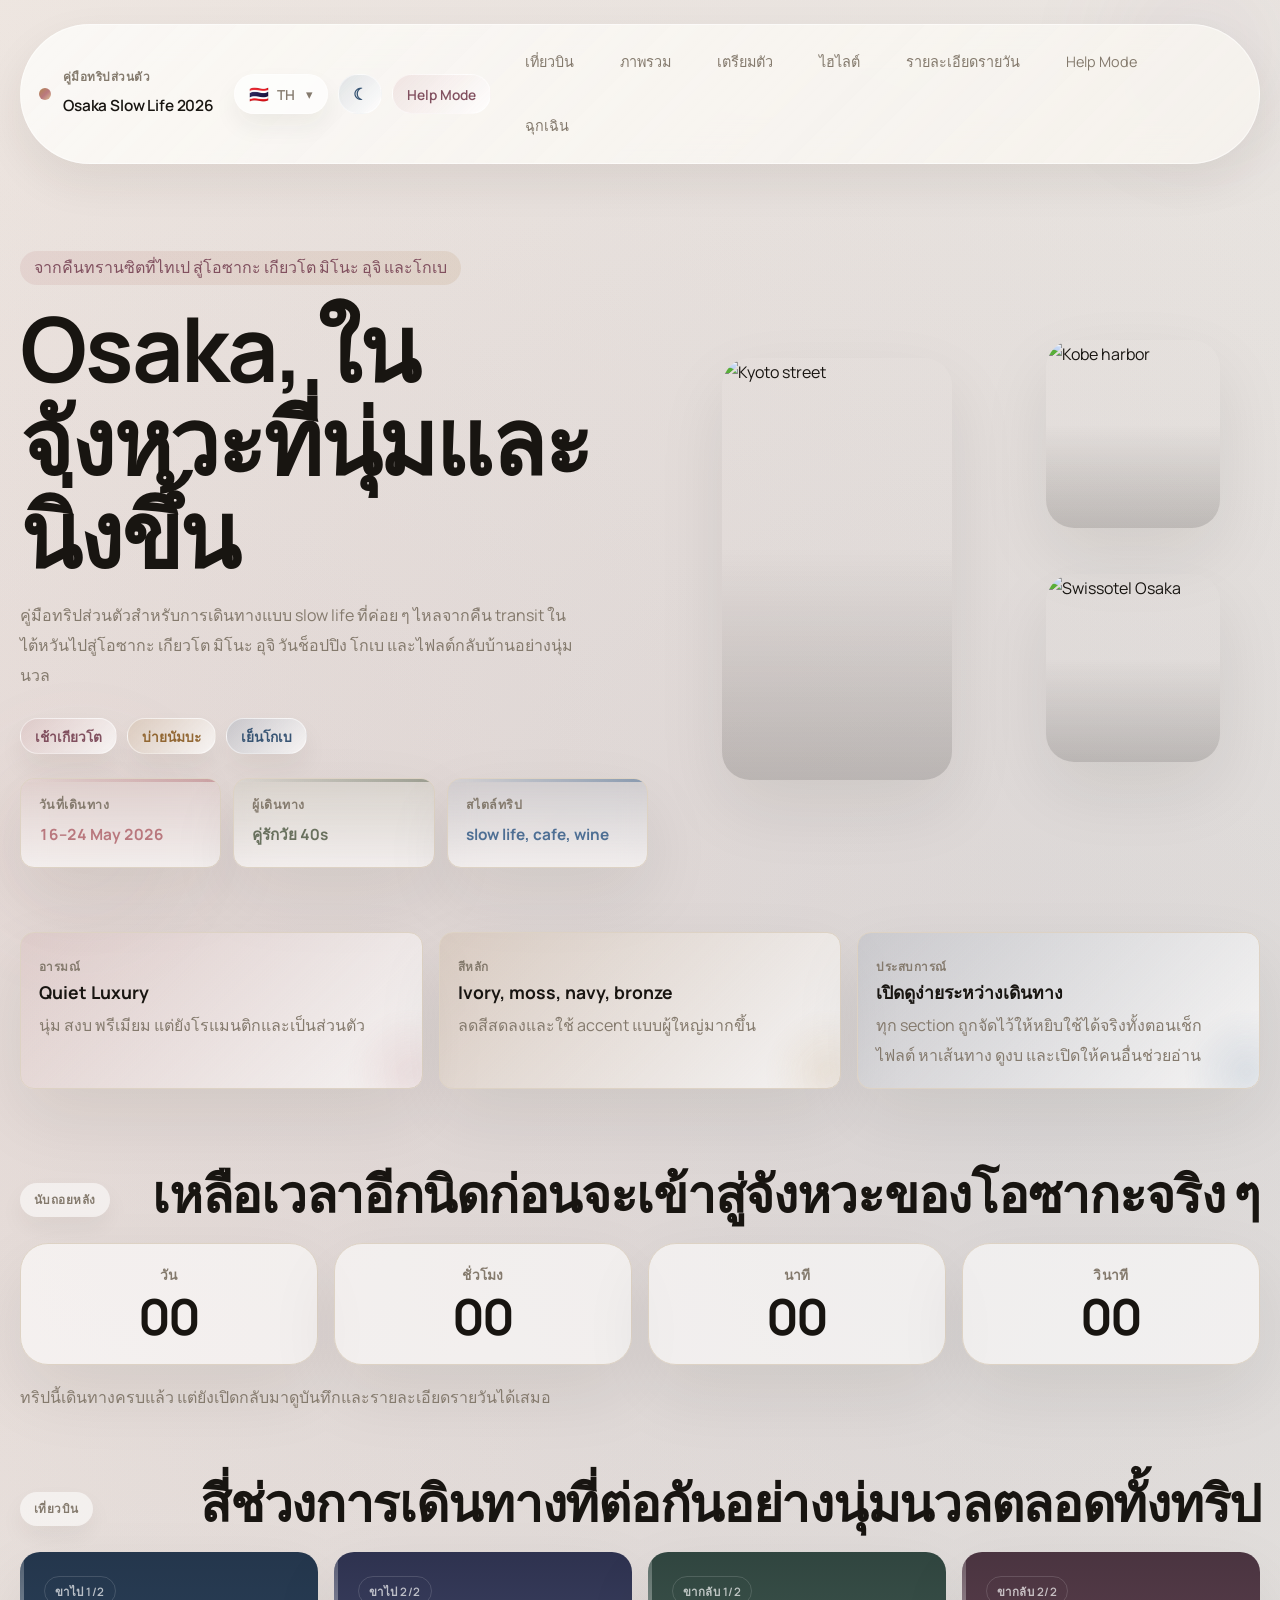
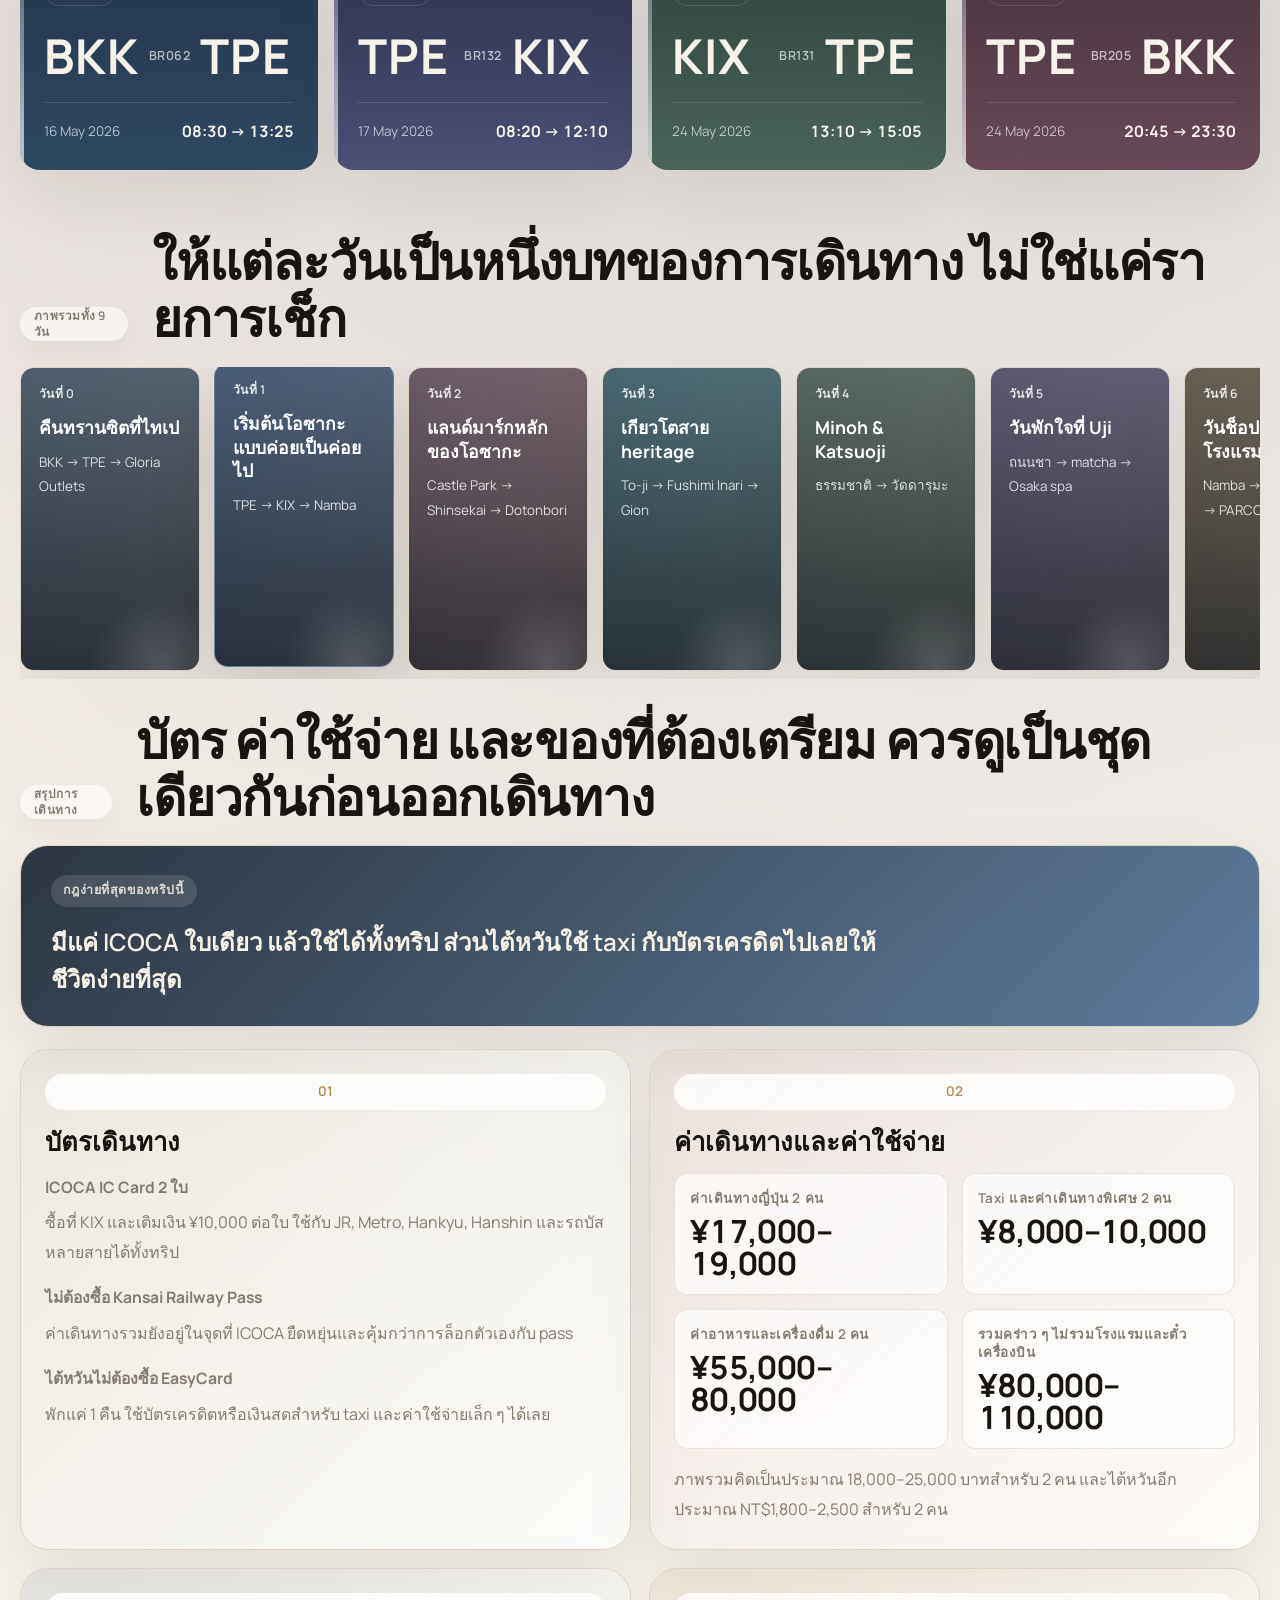
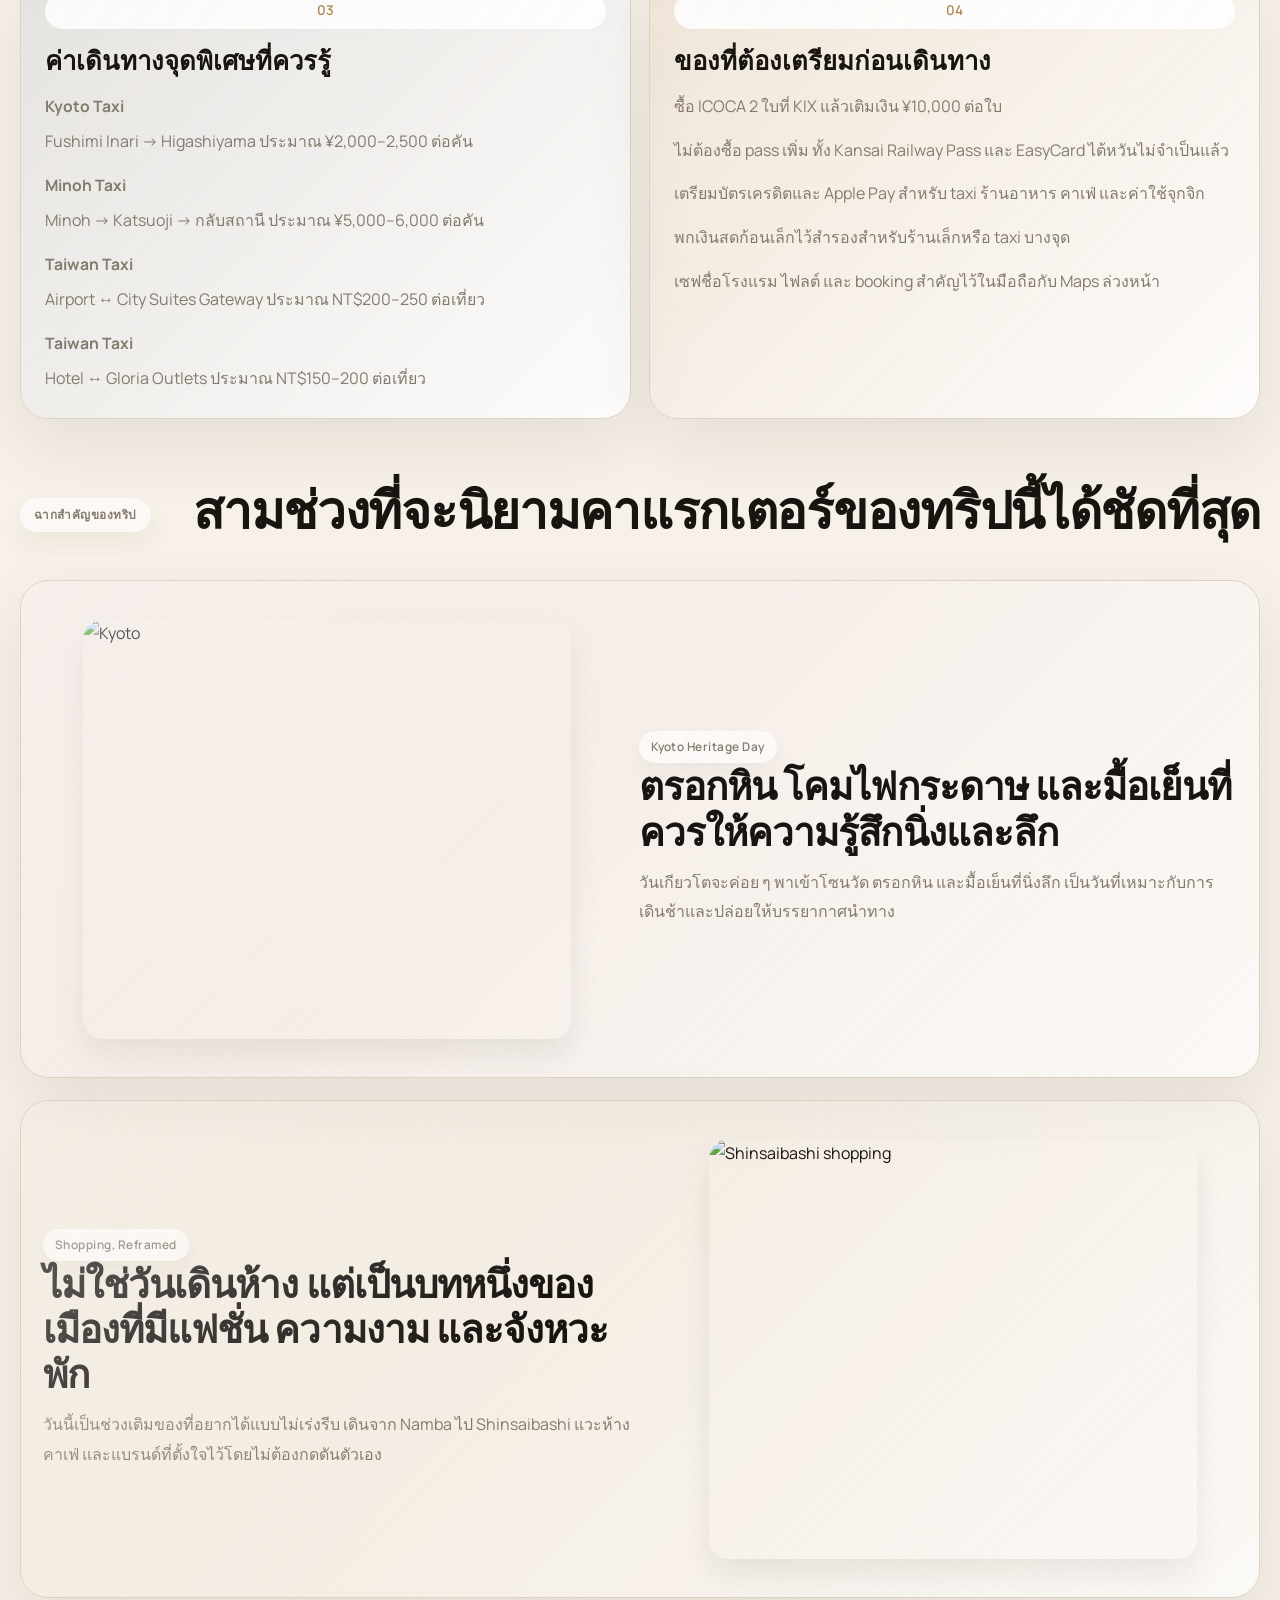
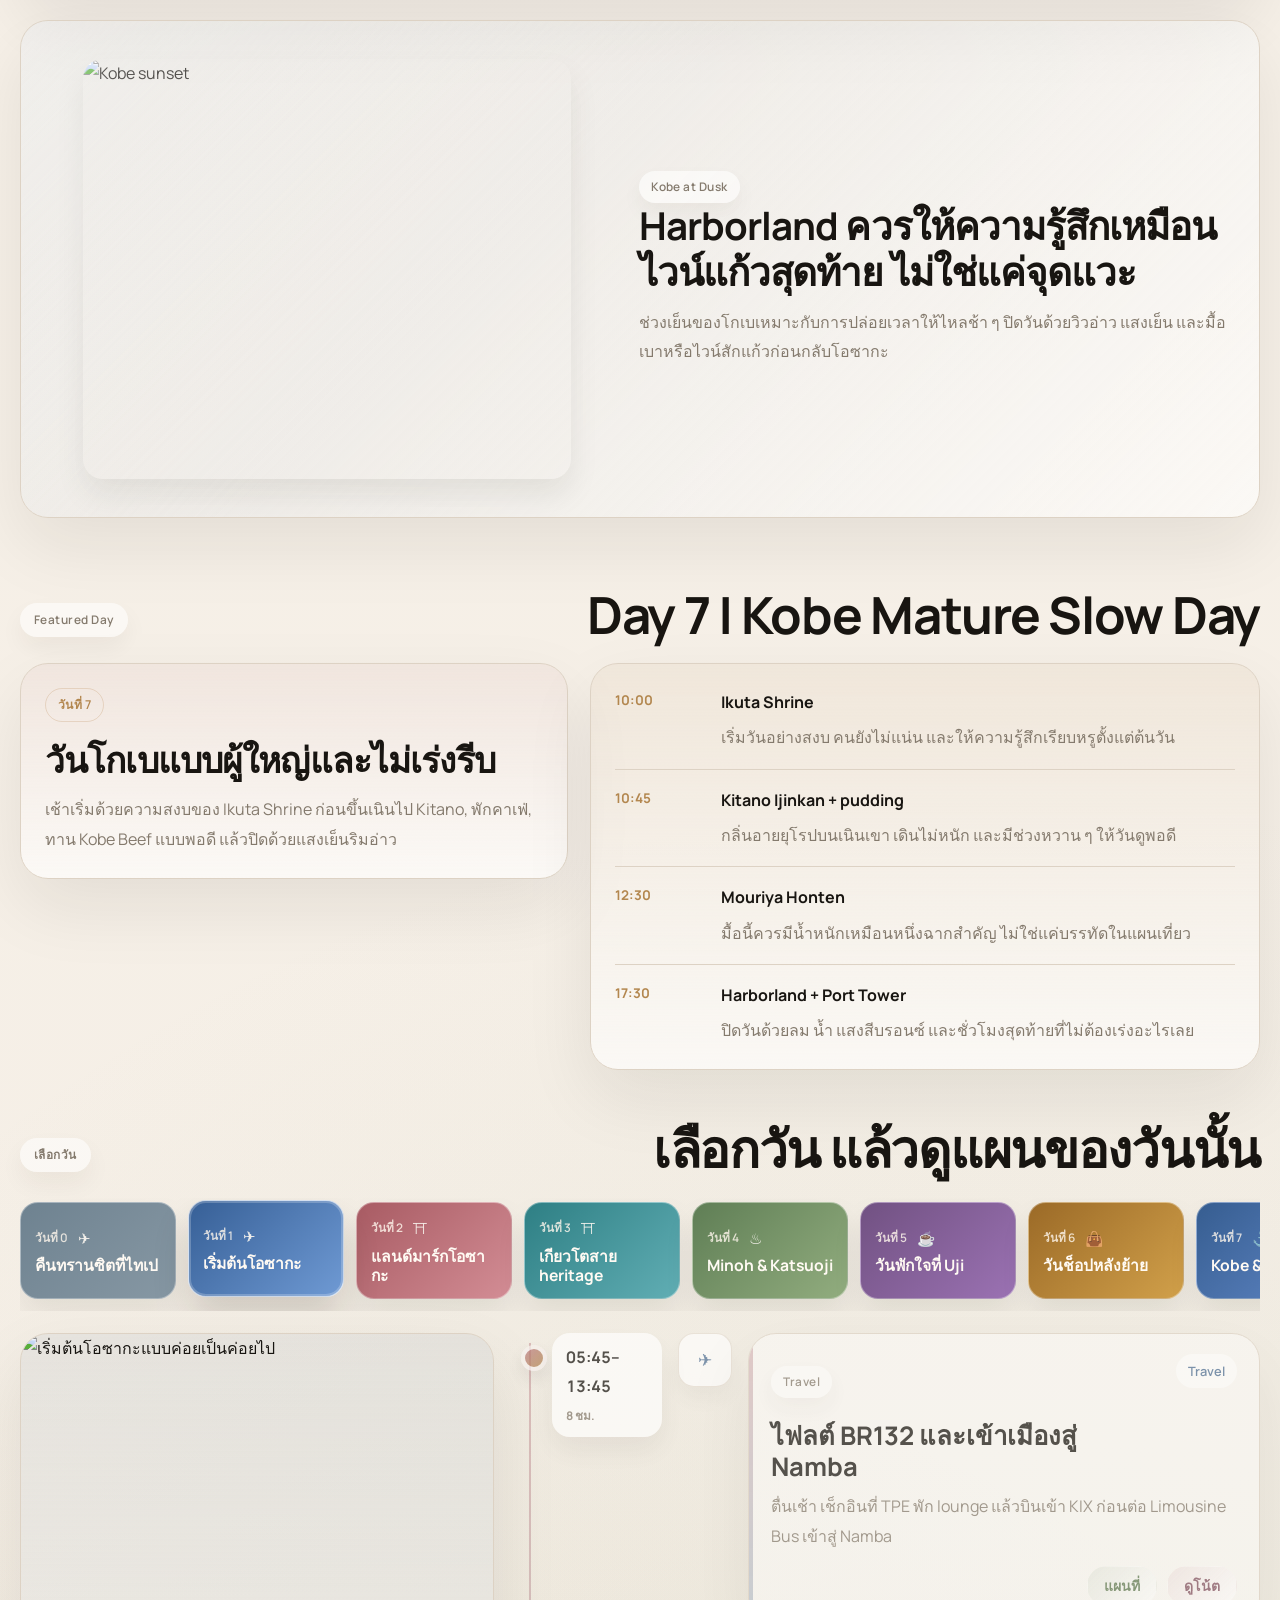
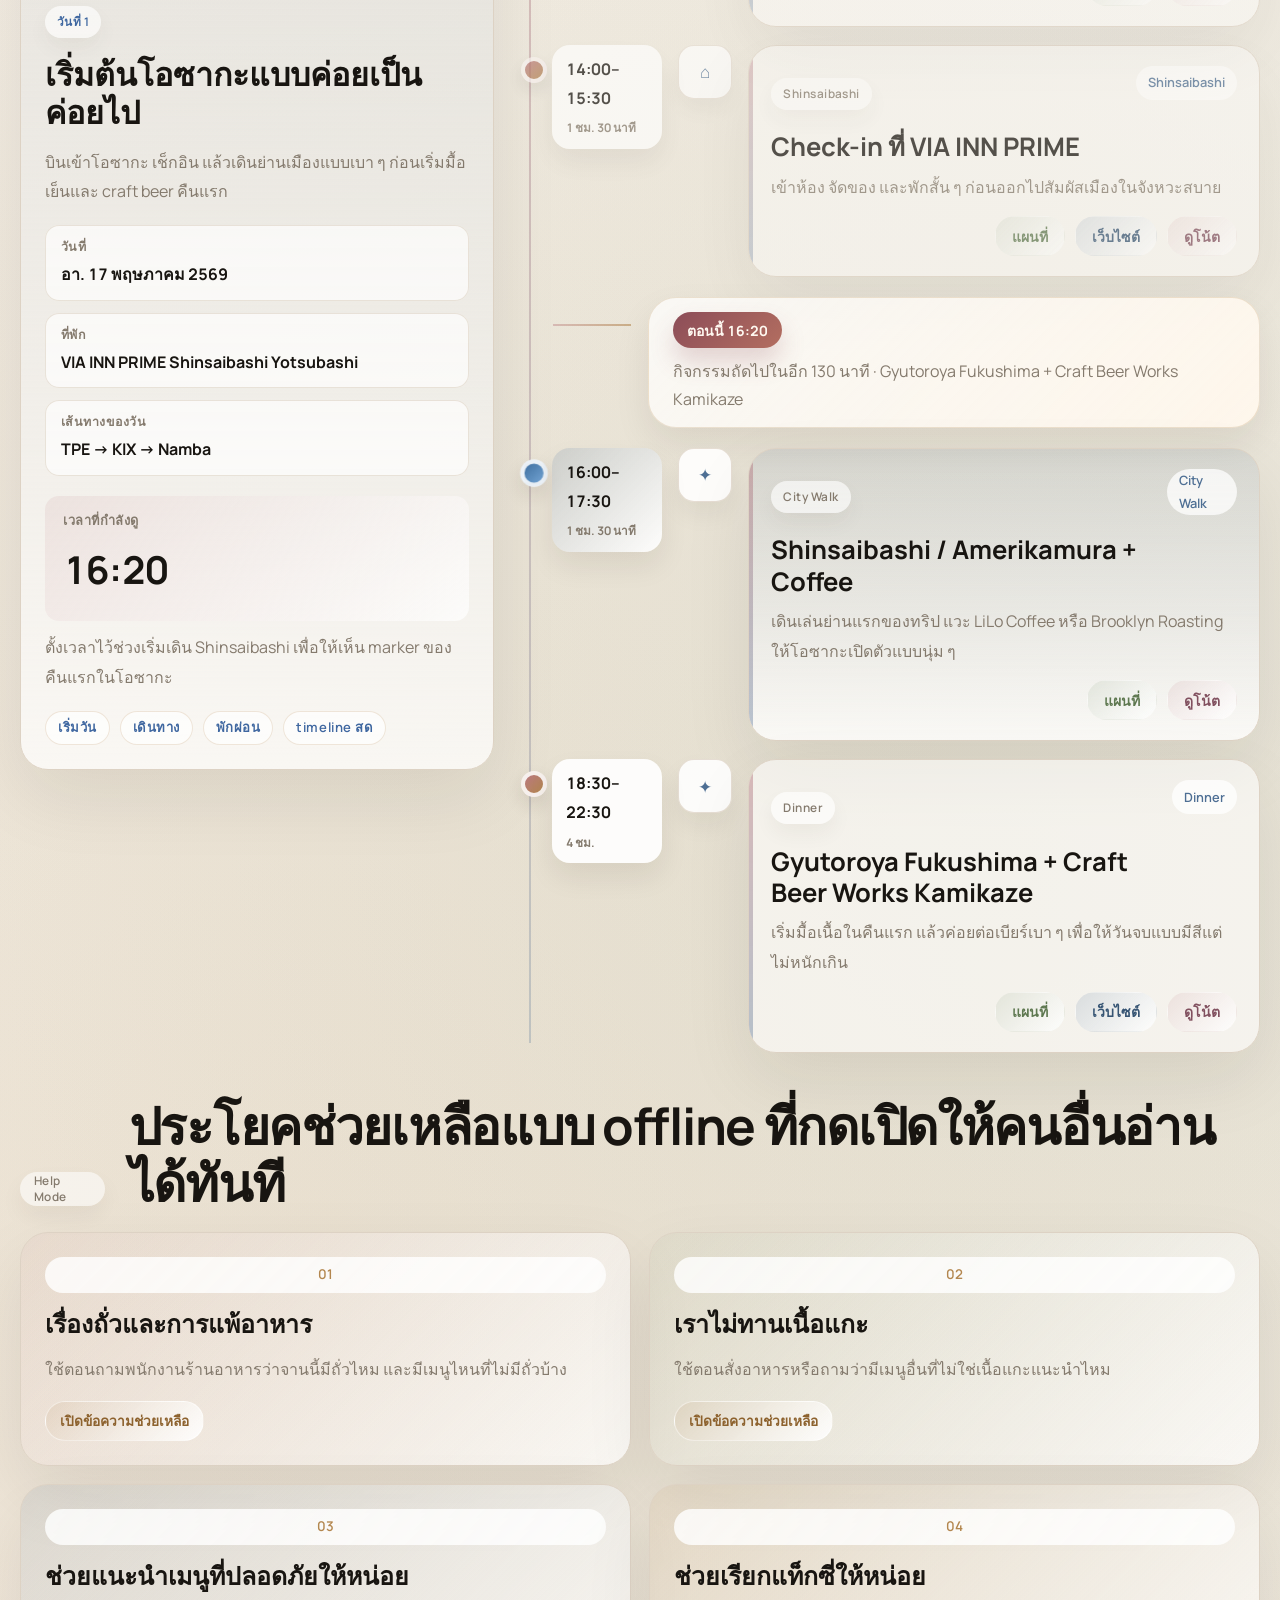
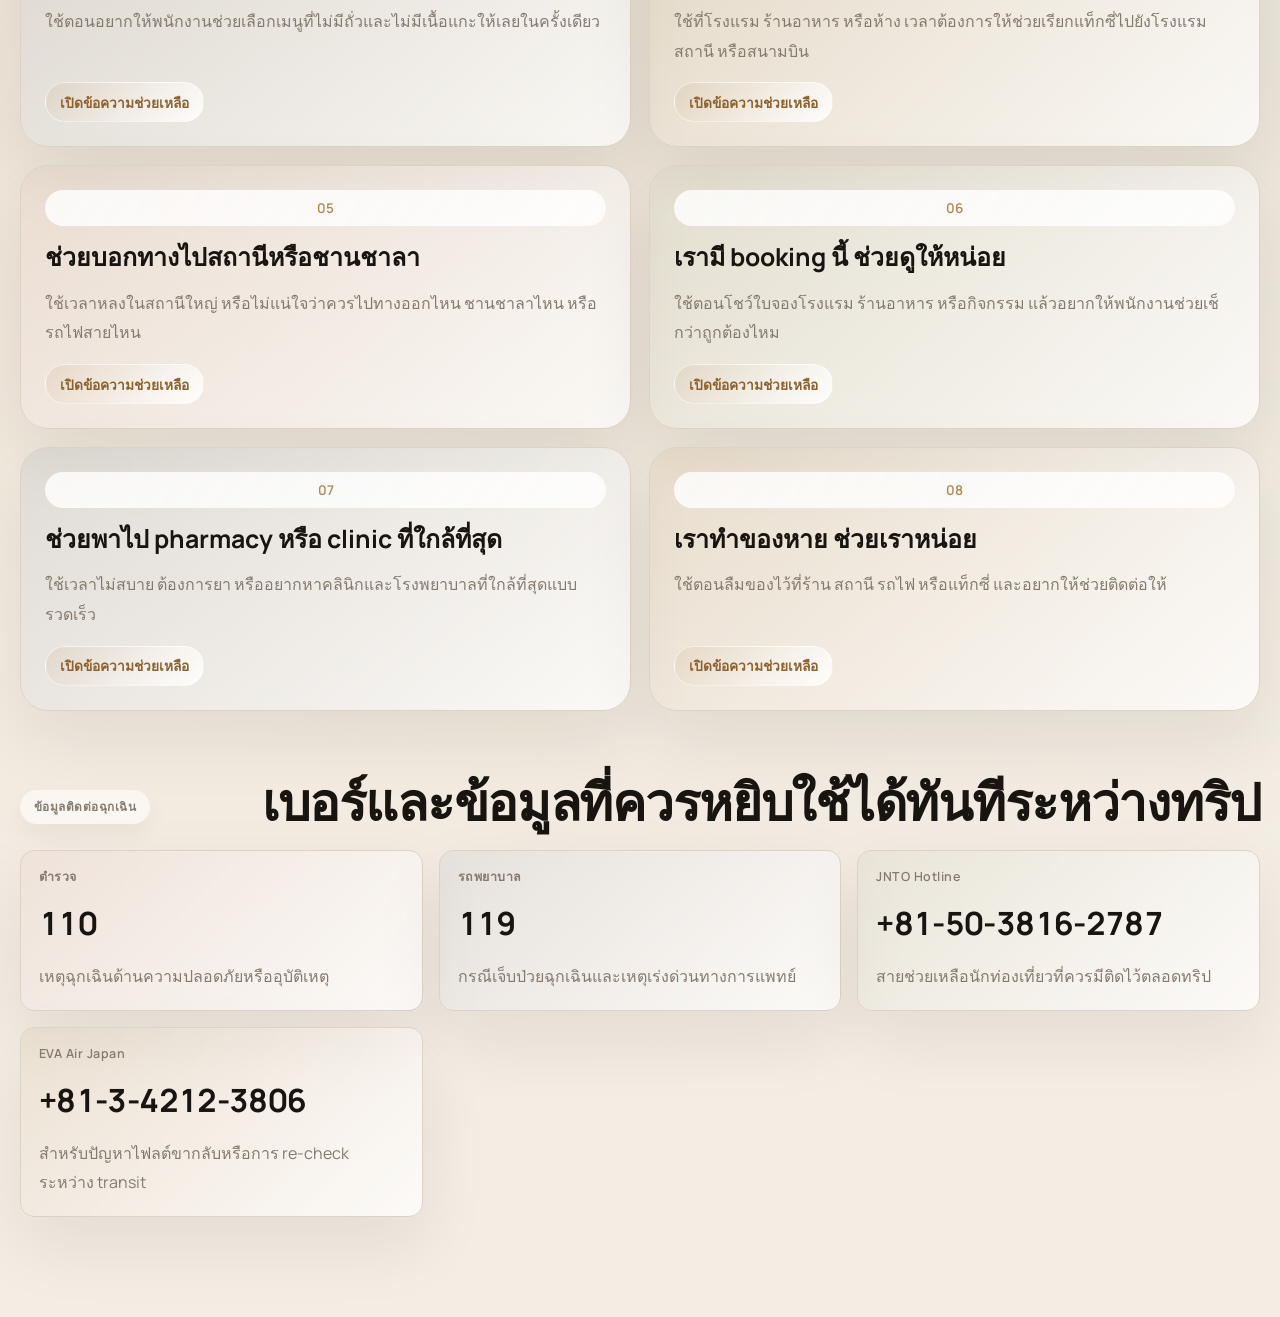
==== index.html @ 0f4f5ac8 "Add files via upload" ====
<!doctype html>
<html lang="th">
  <head>
    <meta charset="UTF-8" />
    <meta name="viewport" content="width=device-width, initial-scale=1.0" />
    <title>Osaka Slow Life 2026 — Belmond x Aman Edition</title>
    <meta
      name="description"
      content="คู่มือทริปส่วนตัวสำหรับ Osaka Slow Life 2026 พร้อมเที่ยวบิน แผนรายวัน งบ และ Help Mode ใช้งานระหว่างเที่ยว"
    />
    <link rel="preconnect" href="https://fonts.googleapis.com" />
    <link rel="preconnect" href="https://fonts.gstatic.com" crossorigin />
    <link
      href="https://fonts.googleapis.com/css2?family=Cormorant+Garamond:wght@500;600;700&family=Manrope:wght@400;500;600;700&family=Noto+Serif+Thai:wght@400;500;600;700&display=swap"
      rel="stylesheet"
    />
    <link rel="stylesheet" href="./styles.css" />
    <script src="./script.js" defer></script>
  </head>
  <body>
    <div class="page-frame">
      <header class="masthead">
        <div class="brand-mark">
          <span class="brand-dot"></span>
          <div>
            <p class="brand-label" data-i18n="brand.label">คู่มือทริปส่วนตัว</p>
            <strong>Osaka Slow Life 2026</strong>
          </div>
        </div>

        <div class="masthead-tools">
          <div class="page-lang-menu" id="page-lang-menu">
            <button
              type="button"
              class="page-lang-toggle"
              id="page-lang-toggle"
              aria-haspopup="true"
              aria-expanded="false"
              aria-controls="page-lang-options"
              aria-label="Select language"
            >
              <span class="page-lang-current">
                <span class="page-lang-flag" aria-hidden="true">🇹🇭</span>
                <span class="page-lang-code">TH</span>
              </span>
              <span class="page-lang-caret" aria-hidden="true">▾</span>
            </button>

            <div class="page-lang-options" id="page-lang-options" hidden>
              <button type="button" class="page-lang-option is-active" data-lang="th">
                <span class="page-lang-flag" aria-hidden="true">🇹🇭</span>
                <span>ไทย</span>
              </button>
              <button type="button" class="page-lang-option" data-lang="en">
                <span class="page-lang-flag" aria-hidden="true">🇬🇧</span>
                <span>English</span>
              </button>
              <button type="button" class="page-lang-option" data-lang="ja">
                <span class="page-lang-flag" aria-hidden="true">🇯🇵</span>
                <span>日本語</span>
              </button>
              <button type="button" class="page-lang-option" data-lang="zh">
                <span class="page-lang-flag" aria-hidden="true">🇨🇳</span>
                <span>中文</span>
              </button>
            </div>
          </div>

          <button type="button" class="theme-toggle" id="theme-toggle" aria-pressed="false">
            <span class="theme-icon">☾</span>
          </button>

          <button type="button" class="help-shortcut" data-open-help data-help-id="nut">
            <span data-i18n="help.shortcut">Help Mode</span>
          </button>
        </div>

        <nav class="masthead-nav">
          <a href="#flights" data-i18n="nav.flights">เที่ยวบิน</a>
          <a href="#overview" data-i18n="nav.overview">ภาพรวม</a>
          <a href="#trip-intel" data-i18n="nav.intel">เตรียมตัว</a>
          <a href="#chapters" data-i18n="nav.highlights">ไฮไลต์</a>
          <a href="#day-details" data-i18n="nav.dayDetails">รายละเอียดรายวัน</a>
          <a href="#help-mode" data-i18n="nav.help">Help Mode</a>
          <a href="#contacts" data-i18n="nav.contacts">ฉุกเฉิน</a>
        </nav>
      </header>

      <main>
        <section class="hero">
          <div class="hero-copy">
            <p class="hero-kicker" data-i18n="hero.kicker">จากคืนทรานซิตที่ไทเป สู่โอซากะ เกียวโต มิโนะ อุจิ และโกเบ</p>
            <h1 data-i18n="hero.title">Osaka, ในจังหวะที่นุ่มและนิ่งขึ้น</h1>
            <p class="hero-summary" data-i18n="hero.summary">
              คู่มือทริปส่วนตัวสำหรับการเดินทางแบบ slow life ที่ค่อย ๆ ไหลจากคืน
              transit ในไต้หวันไปสู่โอซากะ เกียวโต มิโนะ อุจิ วันช็อปปิง โกเบ
              และไฟลต์กลับบ้านอย่างนุ่มนวล
            </p>

            <div class="hero-tones" aria-label="โทนของทริป">
              <span data-i18n="hero.tones.kyoto">เช้าเกียวโต</span>
              <span data-i18n="hero.tones.namba">บ่ายนัมบะ</span>
              <span data-i18n="hero.tones.kobe">เย็นโกเบ</span>
            </div>

            <div class="hero-meta">
              <div>
                <span data-i18n="hero.meta.dates.label">วันที่เดินทาง</span>
                <strong>16–24 May 2026</strong>
              </div>
              <div>
                <span data-i18n="hero.meta.travelers.label">ผู้เดินทาง</span>
                <strong data-i18n="hero.meta.travelers.value">คู่รักวัย 40s</strong>
              </div>
              <div>
                <span data-i18n="hero.meta.style.label">สไตล์ทริป</span>
                <strong data-i18n="hero.meta.style.value">slow life, cafe, wine</strong>
              </div>
            </div>
          </div>

          <div class="hero-gallery">
            <figure class="hero-image hero-image-main">
              <img
                src="https://upload.wikimedia.org/wikipedia/commons/6/66/Pedestrian_road_with_pavements_and_paper_umbrellas%2C_Higashiyama-ku%2C_Kyoto%2C_Japan%2C_early_morning.jpg"
                alt="Kyoto street"
              />
            </figure>
            <figure class="hero-image hero-image-top">
              <img
                src="https://www.feel-kobe.jp/kobe-yakei/assets/media/DSC03874-1025x680.jpg"
                alt="Kobe harbor"
              />
            </figure>
            <figure class="hero-image hero-image-bottom">
              <img
                src="https://www.swissotel.com/assets/0/92/2119/4011/4029/4031/6442451752/d1920536-82ab-488d-aa3e-517262ff29fa.jpg"
                alt="Swissotel Osaka"
              />
            </figure>
          </div>
        </section>

        <section class="curated-strip">
          <article>
            <span class="strip-label" data-i18n="strip.mood.label">อารมณ์</span>
            <strong data-i18n="strip.mood.title">Quiet Luxury</strong>
            <p data-i18n="strip.mood.body">นุ่ม สงบ พรีเมียม แต่ยังโรแมนติกและเป็นส่วนตัว</p>
          </article>
          <article>
            <span class="strip-label" data-i18n="strip.palette.label">สีหลัก</span>
            <strong>Ivory, moss, navy, bronze</strong>
            <p data-i18n="strip.palette.body">ลดสีสดลงและใช้ accent แบบผู้ใหญ่มากขึ้น</p>
          </article>
          <article>
            <span class="strip-label" data-i18n="strip.experience.label">ประสบการณ์</span>
            <strong data-i18n="strip.experience.title">ให้อารมณ์เหมือนไดอารีทริปส่วนตัว</strong>
            <p data-i18n="strip.experience.body">ให้ความรู้สึกเหมือน itinerary ที่ curated โดย concierge ส่วนตัว</p>
          </article>
        </section>

        <section class="section-block countdown-block" id="countdown">
          <div class="section-heading">
            <p data-i18n="countdown.heading.label">นับถอยหลัง</p>
            <h2 id="countdown-title" data-i18n="countdown.heading.title">เหลือเวลาอีกนิดก่อนจะเข้าสู่จังหวะของโอซากะจริง ๆ</h2>
          </div>

          <div class="countdown-grid" id="countdown-grid" aria-label="Countdown"></div>
          <p class="countdown-helper" id="countdown-helper" data-i18n="countdown.helper.before">
            ตอนนี้ยังเป็นช่วงเตรียมตัวอยู่ เราจึงโชว์เวลาแบบ countdown ให้ก่อน
          </p>
        </section>

        <section class="section-block" id="flights">
          <div class="section-heading">
            <p data-i18n="flights.heading.label">เที่ยวบิน</p>
            <h2 data-i18n="flights.heading.title">สี่ช่วงการเดินทางที่ต่อกันอย่างนุ่มนวลตลอดทั้งทริป</h2>
          </div>

          <div class="flight-grid">
            <article class="flight-card">
              <span class="flight-phase" data-i18n="flights.phase.outbound1">ขาไป 1/2</span>
              <div class="flight-route">
                <strong>BKK</strong>
                <span>BR062</span>
                <strong>TPE</strong>
              </div>
              <div class="flight-meta">
                <span>16 May 2026</span>
                <strong>08:30 → 13:25</strong>
              </div>
            </article>

            <article class="flight-card">
              <span class="flight-phase" data-i18n="flights.phase.outbound2">ขาไป 2/2</span>
              <div class="flight-route">
                <strong>TPE</strong>
                <span>BR132</span>
                <strong>KIX</strong>
              </div>
              <div class="flight-meta">
                <span>17 May 2026</span>
                <strong>08:20 → 12:10</strong>
              </div>
            </article>

            <article class="flight-card">
              <span class="flight-phase" data-i18n="flights.phase.return1">ขากลับ 1/2</span>
              <div class="flight-route">
                <strong>KIX</strong>
                <span>BR131</span>
                <strong>TPE</strong>
              </div>
              <div class="flight-meta">
                <span>24 May 2026</span>
                <strong>13:10 → 15:05</strong>
              </div>
            </article>

            <article class="flight-card">
              <span class="flight-phase" data-i18n="flights.phase.return2">ขากลับ 2/2</span>
              <div class="flight-route">
                <strong>TPE</strong>
                <span>BR205</span>
                <strong>BKK</strong>
              </div>
              <div class="flight-meta">
                <span>24 May 2026</span>
                <strong>20:45 → 23:30</strong>
              </div>
            </article>
          </div>
        </section>

        <section class="section-block" id="overview">
          <div class="section-heading">
            <p data-i18n="overview.heading.label">ภาพรวมทั้ง 9 วัน</p>
            <h2 data-i18n="overview.heading.title">ให้แต่ละวันเป็นหนึ่งบทของการเดินทาง ไม่ใช่แค่รายการเช็ก</h2>
          </div>

          <div class="overview-grid">
            <article class="overview-card neutral">
              <span data-i18n="overview.day0.label">วันที่ 0</span>
              <strong data-i18n="overview.day0.title">คืนทรานซิตที่ไทเป</strong>
              <p data-i18n="overview.day0.body">BKK → TPE → Gloria Outlets</p>
            </article>
            <article class="overview-card indigo">
              <span data-i18n="overview.day1.label">วันที่ 1</span>
              <strong data-i18n="overview.day1.title">เริ่มต้นโอซากะแบบค่อยเป็นค่อยไป</strong>
              <p data-i18n="overview.day1.body">TPE → KIX → Namba</p>
            </article>
            <article class="overview-card rose">
              <span data-i18n="overview.day2.label">วันที่ 2</span>
              <strong data-i18n="overview.day2.title">แลนด์มาร์กหลักของโอซากะ</strong>
              <p data-i18n="overview.day2.body">Castle Park → Shinsekai → Dotonbori</p>
            </article>
            <article class="overview-card teal">
              <span data-i18n="overview.day3.label">วันที่ 3</span>
              <strong data-i18n="overview.day3.title">เกียวโตสาย heritage</strong>
              <p data-i18n="overview.day3.body">To-ji → Fushimi Inari → Gion</p>
            </article>
            <article class="overview-card moss">
              <span data-i18n="overview.day4.label">วันที่ 4</span>
              <strong data-i18n="overview.day4.title">Minoh & Katsuoji</strong>
              <p data-i18n="overview.day4.body">ธรรมชาติ → วัดดารุมะ</p>
            </article>
            <article class="overview-card plum">
              <span data-i18n="overview.day5.label">วันที่ 5</span>
              <strong data-i18n="overview.day5.title">วันพักใจที่ Uji</strong>
              <p data-i18n="overview.day5.body">ถนนชา → matcha → Osaka spa</p>
            </article>
            <article class="overview-card bronze">
              <span data-i18n="overview.day6.label">วันที่ 6</span>
              <strong data-i18n="overview.day6.title">วันช็อปหลังย้ายโรงแรม</strong>
              <p data-i18n="overview.day6.body">Namba → Shinsaibashi → PARCO</p>
            </article>
            <article class="overview-card cobalt">
              <span data-i18n="overview.day7.label">วันที่ 7</span>
              <strong data-i18n="overview.day7.title">วันโกเบแบบผู้ใหญ่และไม่เร่งรีบ</strong>
              <p data-i18n="overview.day7.body">Ikuta → Kitano → Harborland</p>
            </article>
            <article class="overview-card violet">
              <span data-i18n="overview.day8.label">วันที่ 8</span>
              <strong data-i18n="overview.day8.title">เดินทางกลับแบบไม่รีบ</strong>
              <p data-i18n="overview.day8.body">Namba → KIX → TPE → BKK</p>
            </article>
          </div>
        </section>

        <section class="section-block trip-intel" id="trip-intel">
          <div class="section-heading">
            <p data-i18n="intel.heading.label">สรุปการเดินทาง</p>
            <h2 data-i18n="intel.heading.title">บัตร ค่าใช้จ่าย และของที่ต้องเตรียม ควรดูเป็นชุดเดียวกันก่อนออกเดินทาง</h2>
          </div>

          <div class="intel-quote">
            <span class="intel-quote-kicker" data-i18n="intel.quote.kicker">กฎง่ายที่สุดของทริปนี้</span>
            <p data-i18n="intel.quote.body">มีแค่ ICOCA ใบเดียว แล้วใช้ได้ทั้งทริป ส่วนไต้หวันใช้ taxi กับบัตรเครดิตไปเลยให้ชีวิตง่ายที่สุด</p>
          </div>

          <div class="intel-grid">
            <article class="intel-card">
              <span class="intel-index">01</span>
              <h3 data-i18n="intel.cards.transport.title">บัตรเดินทาง</h3>
              <ul class="intel-list">
                <li>
                  <strong data-i18n="intel.transport.icoca.title">ICOCA IC Card 2 ใบ</strong>
                  <p data-i18n="intel.transport.icoca.body">ซื้อที่ KIX และเติมเงิน ¥10,000 ต่อใบ ใช้กับ JR, Metro, Hankyu, Hanshin และรถบัสหลายสายได้ทั้งทริป</p>
                </li>
                <li>
                  <strong data-i18n="intel.transport.pass.title">ไม่ต้องซื้อ Kansai Railway Pass</strong>
                  <p data-i18n="intel.transport.pass.body">ค่าเดินทางรวมยังอยู่ในจุดที่ ICOCA ยืดหยุ่นและคุ้มกว่าการล็อกตัวเองกับ pass</p>
                </li>
                <li>
                  <strong data-i18n="intel.transport.easycard.title">ไต้หวันไม่ต้องซื้อ EasyCard</strong>
                  <p data-i18n="intel.transport.easycard.body">พักแค่ 1 คืน ใช้บัตรเครดิตหรือเงินสดสำหรับ taxi และค่าใช้จ่ายเล็ก ๆ ได้เลย</p>
                </li>
              </ul>
            </article>

            <article class="intel-card">
              <span class="intel-index">02</span>
              <h3 data-i18n="intel.cards.costs.title">ค่าเดินทางและค่าใช้จ่าย</h3>
              <div class="intel-totals">
                <div>
                  <span data-i18n="intel.totals.transit.label">ค่าเดินทางญี่ปุ่น 2 คน</span>
                  <strong>¥17,000–19,000</strong>
                </div>
                <div>
                  <span data-i18n="intel.totals.taxi.label">Taxi และค่าเดินทางพิเศษ 2 คน</span>
                  <strong>¥8,000–10,000</strong>
                </div>
                <div>
                  <span data-i18n="intel.totals.food.label">ค่าอาหารและเครื่องดื่ม 2 คน</span>
                  <strong>¥55,000–80,000</strong>
                </div>
                <div>
                  <span data-i18n="intel.totals.total.label">รวมคร่าว ๆ ไม่รวมโรงแรมและตั๋วเครื่องบิน</span>
                  <strong>¥80,000–110,000</strong>
                </div>
              </div>
              <p class="intel-note" data-i18n="intel.totals.note">ภาพรวมคิดเป็นประมาณ 18,000–25,000 บาทสำหรับ 2 คน และไต้หวันอีกประมาณ NT$1,800–2,500 สำหรับ 2 คน</p>
            </article>

            <article class="intel-card">
              <span class="intel-index">03</span>
              <h3 data-i18n="intel.cards.extras.title">ค่าเดินทางจุดพิเศษที่ควรรู้</h3>
              <ul class="intel-list compact">
                <li>
                  <strong>Kyoto Taxi</strong>
                  <p data-i18n="intel.extras.kyoto">Fushimi Inari → Higashiyama ประมาณ ¥2,000–2,500 ต่อคัน</p>
                </li>
                <li>
                  <strong>Minoh Taxi</strong>
                  <p data-i18n="intel.extras.minoh">Minoh → Katsuoji → กลับสถานี ประมาณ ¥5,000–6,000 ต่อคัน</p>
                </li>
                <li>
                  <strong>Taiwan Taxi</strong>
                  <p data-i18n="intel.extras.taiwanAirport">Airport ↔ City Suites Gateway ประมาณ NT$200–250 ต่อเที่ยว</p>
                </li>
                <li>
                  <strong>Taiwan Taxi</strong>
                  <p data-i18n="intel.extras.taiwanOutlet">Hotel ↔ Gloria Outlets ประมาณ NT$150–200 ต่อเที่ยว</p>
                </li>
              </ul>
            </article>

            <article class="intel-card">
              <span class="intel-index">04</span>
              <h3 data-i18n="intel.cards.prep.title">ของที่ต้องเตรียมก่อนเดินทาง</h3>
              <ul class="intel-list compact">
                <li data-i18n="intel.prep.1">ซื้อ ICOCA 2 ใบที่ KIX แล้วเติมเงิน ¥10,000 ต่อใบ</li>
                <li data-i18n="intel.prep.2">ไม่ต้องซื้อ pass เพิ่ม ทั้ง Kansai Railway Pass และ EasyCard ไต้หวันไม่จำเป็นแล้ว</li>
                <li data-i18n="intel.prep.3">เตรียมบัตรเครดิตและ Apple Pay สำหรับ taxi ร้านอาหาร คาเฟ่ และค่าใช้จุกจิก</li>
                <li data-i18n="intel.prep.4">พกเงินสดก้อนเล็กไว้สำรองสำหรับร้านเล็กหรือ taxi บางจุด</li>
                <li data-i18n="intel.prep.5">เซฟชื่อโรงแรม ไฟลต์ และ booking สำคัญไว้ในมือถือกับ Maps ล่วงหน้า</li>
              </ul>
            </article>
          </div>
        </section>

        <section class="section-block editorial-block" id="chapters">
          <div class="section-heading">
            <p data-i18n="chapters.heading.label">ฉากสำคัญของทริป</p>
            <h2 data-i18n="chapters.heading.title">สามช่วงที่จะนิยามคาแรกเตอร์ของทริปนี้ได้ชัดที่สุด</h2>
          </div>

          <article class="editorial-card">
            <figure>
              <img
                src="https://www.japan-guide.com/g18/3915_top.jpg"
                alt="Kyoto"
              />
            </figure>
            <div class="editorial-copy">
              <p class="eyebrow" data-i18n="chapters.kyoto.eyebrow">Kyoto Heritage Day</p>
              <h3 data-i18n="chapters.kyoto.title">ตรอกหิน โคมไฟกระดาษ และมื้อเย็นที่ควรให้ความรู้สึกนิ่งและลึก</h3>
              <p data-i18n="chapters.kyoto.body">
                วันเกียวโตจะค่อย ๆ พาเข้าโซนวัด ตรอกหิน และมื้อเย็นที่นิ่งลึก
                เป็นวันที่เหมาะกับการเดินช้า ปล่อยให้บรรยากาศนำทางมากกว่าการรีบเก็บจุด
              </p>
            </div>
          </article>

          <article class="editorial-card reverse">
            <figure>
              <img
                src="https://images.openai.com/static-rsc-4/UIvzyXfXHDvls0ZgDIDO-r-yDMiMQugxhDX4naGS5zoRARfSQpuxThCs2ol7tjCAXXr8V94eaE9IA9BFNQ7hzt1HiYQ6KLdzESZ4ljtRmmN0hJopcsCVHQNK4oKiapE9UrAO5ObhdPgBkqwAQLMHBFBQ02Kso3_2KUC9GwsT8LgwepPXmNadXjCtCEBLynta?purpose=fullsize"
                alt="Shinsaibashi shopping"
              />
            </figure>
            <div class="editorial-copy">
              <p class="eyebrow" data-i18n="chapters.shopping.eyebrow">Shopping, Reframed</p>
              <h3 data-i18n="chapters.shopping.title">ไม่ใช่วันเดินห้าง แต่เป็นบทหนึ่งของเมืองที่มีแฟชั่น ความงาม และจังหวะพัก</h3>
              <p data-i18n="chapters.shopping.body">
                วันนี้เป็นช่วงเติมของที่อยากได้แบบไม่เร่งรีบ เดินจาก Namba ไป
                Shinsaibashi แวะห้าง คาเฟ่ และแบรนด์ที่ตั้งใจไว้โดยไม่ต้องกดดันตัวเอง
              </p>
            </div>
          </article>

          <article class="editorial-card">
            <figure>
              <img
                src="https://www.feel-kobe.jp/kobe-yakei/assets/media/meriken-park-1-1025x680.jpg"
                alt="Kobe sunset"
              />
            </figure>
            <div class="editorial-copy">
              <p class="eyebrow" data-i18n="chapters.kobe.eyebrow">Kobe at Dusk</p>
              <h3 data-i18n="chapters.kobe.title">Harborland ควรให้ความรู้สึกเหมือนไวน์แก้วสุดท้าย ไม่ใช่แค่จุดแวะ</h3>
              <p data-i18n="chapters.kobe.body">
                ช่วงเย็นของโกเบเหมาะกับการปล่อยเวลาให้ไหลช้า ๆ ปิดวันด้วยวิวอ่าว
                แสงเย็น และมื้อเบาหรือไวน์สักแก้วก่อนกลับโอซากะ
              </p>
            </div>
          </article>
        </section>

        <section class="section-block day-focus" id="day-seven">
          <div class="section-heading">
            <p data-i18n="dayFocus.heading.label">Featured Day</p>
            <h2 data-i18n="dayFocus.heading.title">Day 7 | Kobe Mature Slow Day</h2>
          </div>

          <div class="focus-grid">
            <div class="focus-intro">
              <span class="focus-day" data-i18n="dayFocus.dayLabel">วันที่ 7</span>
              <h3 data-i18n="dayFocus.title">วันโกเบแบบผู้ใหญ่และไม่เร่งรีบ</h3>
              <p data-i18n="dayFocus.body">
                เช้าเริ่มด้วยความสงบของ Ikuta Shrine ก่อนขึ้นเนินไป Kitano,
                พักคาเฟ่, ทาน Kobe Beef แบบพอดี แล้วปิดด้วยแสงเย็นริมอ่าว
              </p>
            </div>

            <div class="focus-timeline">
              <article>
                <span>10:00</span>
                <div>
                  <strong data-i18n="dayFocus.timeline.ikuta.title">Ikuta Shrine</strong>
                  <p data-i18n="dayFocus.timeline.ikuta.body">เริ่มวันอย่างสงบ คนยังไม่แน่น และให้ความรู้สึกเรียบหรูตั้งแต่ต้นวัน</p>
                </div>
              </article>
              <article>
                <span>10:45</span>
                <div>
                  <strong data-i18n="dayFocus.timeline.kitano.title">Kitano Ijinkan + pudding</strong>
                  <p data-i18n="dayFocus.timeline.kitano.body">กลิ่นอายยุโรปบนเนินเขา เดินไม่หนัก และมีช่วงหวาน ๆ ให้วันดูพอดี</p>
                </div>
              </article>
              <article>
                <span>12:30</span>
                <div>
                  <strong data-i18n="dayFocus.timeline.mouriya.title">Mouriya Honten</strong>
                  <p data-i18n="dayFocus.timeline.mouriya.body">มื้อนี้ควรมีน้ำหนักเหมือนหนึ่งฉากสำคัญ ไม่ใช่แค่บรรทัดในแผนเที่ยว</p>
                </div>
              </article>
              <article>
                <span>17:30</span>
                <div>
                  <strong data-i18n="dayFocus.timeline.harbor.title">Harborland + Port Tower</strong>
                  <p data-i18n="dayFocus.timeline.harbor.body">ปิดวันด้วยลม น้ำ แสงสีบรอนซ์ และชั่วโมงสุดท้ายที่ไม่ต้องเร่งอะไรเลย</p>
                </div>
              </article>
            </div>
          </div>
        </section>

        <section class="section-block detail-demo" id="day-details">
          <div class="section-heading">
            <p data-i18n="detailExplorer.heading.label">รายละเอียดรายวัน</p>
            <h2 data-i18n="detailExplorer.heading.title">เลือกวัน แล้วดู timeline ของวันนั้นพร้อมแผนที่ เว็บไซต์ โน้ต และเวลาของช่วงที่กำลังเดินทาง</h2>
          </div>

          <div class="day-detail-picker" id="day-detail-picker" aria-label="Day detail picker"></div>

          <div class="detail-layout">
            <aside class="detail-summary-card" id="detail-summary-card"></aside>

            <div class="detail-timeline" id="detail-timeline" aria-label="Daily timeline"></div>
          </div>
        </section>

        <section class="section-block help-mode" id="help-mode">
          <div class="section-heading">
            <p data-i18n="help.heading.label">Help Mode</p>
            <h2 data-i18n="help.heading.title">ประโยคช่วยเหลือแบบ offline ที่กดเปิดให้คนอื่นอ่านได้ทันที</h2>
          </div>

          <div class="help-grid">
            <article class="help-card">
              <span class="help-index">01</span>
              <h3 data-i18n="help.cards.nut.title">เรื่องถั่วและการแพ้อาหาร</h3>
              <p data-i18n="help.cards.nut.body">ใช้ตอนถามพนักงานร้านอาหารว่าจานนี้มีถั่วไหม และมีเมนูไหนที่ไม่มีถั่วบ้าง</p>
              <button type="button" class="help-open-button" data-open-help data-help-id="nut" data-i18n="help.openPhrase">
                เปิดข้อความช่วยเหลือ
              </button>
            </article>

            <article class="help-card">
              <span class="help-index">02</span>
              <h3 data-i18n="help.cards.lamb.title">เราไม่ทานเนื้อแกะ</h3>
              <p data-i18n="help.cards.lamb.body">ใช้ตอนสั่งอาหารหรือถามว่ามีเมนูอื่นที่ไม่ใช่เนื้อแกะแนะนำไหม</p>
              <button type="button" class="help-open-button" data-open-help data-help-id="lamb" data-i18n="help.openPhrase">
                เปิดข้อความช่วยเหลือ
              </button>
            </article>

            <article class="help-card">
              <span class="help-index">03</span>
              <h3 data-i18n="help.cards.safeMenu.title">ช่วยแนะนำเมนูที่ปลอดภัยให้หน่อย</h3>
              <p data-i18n="help.cards.safeMenu.body">ใช้ตอนอยากให้พนักงานช่วยเลือกเมนูที่ไม่มีถั่วและไม่มีเนื้อแกะให้เลยในครั้งเดียว</p>
              <button type="button" class="help-open-button" data-open-help data-help-id="safeMenu" data-i18n="help.openPhrase">
                เปิดข้อความช่วยเหลือ
              </button>
            </article>

            <article class="help-card">
              <span class="help-index">04</span>
              <h3 data-i18n="help.cards.taxi.title">ช่วยเรียกแท็กซี่ให้หน่อย</h3>
              <p data-i18n="help.cards.taxi.body">ใช้ที่โรงแรม ร้านอาหาร หรือห้าง เวลาต้องการให้ช่วยเรียกแท็กซี่ไปยังโรงแรม สถานี หรือสนามบิน</p>
              <button type="button" class="help-open-button" data-open-help data-help-id="taxi" data-i18n="help.openPhrase">
                เปิดข้อความช่วยเหลือ
              </button>
            </article>

            <article class="help-card">
              <span class="help-index">05</span>
              <h3 data-i18n="help.cards.station.title">ช่วยบอกทางไปสถานีหรือชานชาลา</h3>
              <p data-i18n="help.cards.station.body">ใช้เวลาหลงในสถานีใหญ่ หรือไม่แน่ใจว่าควรไปทางออกไหน ชานชาลาไหน หรือรถไฟสายไหน</p>
              <button type="button" class="help-open-button" data-open-help data-help-id="station" data-i18n="help.openPhrase">
                เปิดข้อความช่วยเหลือ
              </button>
            </article>

            <article class="help-card">
              <span class="help-index">06</span>
              <h3 data-i18n="help.cards.booking.title">เรามี booking นี้ ช่วยดูให้หน่อย</h3>
              <p data-i18n="help.cards.booking.body">ใช้ตอนโชว์ใบจองโรงแรม ร้านอาหาร หรือกิจกรรม แล้วอยากให้พนักงานช่วยเช็กว่าถูกต้องไหม</p>
              <button type="button" class="help-open-button" data-open-help data-help-id="booking" data-i18n="help.openPhrase">
                เปิดข้อความช่วยเหลือ
              </button>
            </article>

            <article class="help-card">
              <span class="help-index">07</span>
              <h3 data-i18n="help.cards.clinic.title">ช่วยพาไป pharmacy หรือ clinic ที่ใกล้ที่สุด</h3>
              <p data-i18n="help.cards.clinic.body">ใช้เวลาไม่สบาย ต้องการยา หรืออยากหาคลินิกและโรงพยาบาลที่ใกล้ที่สุดแบบรวดเร็ว</p>
              <button type="button" class="help-open-button" data-open-help data-help-id="clinic" data-i18n="help.openPhrase">
                เปิดข้อความช่วยเหลือ
              </button>
            </article>

            <article class="help-card">
              <span class="help-index">08</span>
              <h3 data-i18n="help.cards.lost.title">เราทำของหาย ช่วยเราหน่อย</h3>
              <p data-i18n="help.cards.lost.body">ใช้ตอนลืมของไว้ที่ร้าน สถานี รถไฟ หรือแท็กซี่ และอยากให้ช่วยติดต่อให้</p>
              <button type="button" class="help-open-button" data-open-help data-help-id="lost" data-i18n="help.openPhrase">
                เปิดข้อความช่วยเหลือ
              </button>
            </article>
          </div>
        </section>

        <section class="section-block contacts-block" id="contacts">
          <div class="section-heading">
            <p data-i18n="contacts.heading.label">ข้อมูลติดต่อฉุกเฉิน</p>
            <h2 data-i18n="contacts.heading.title">เบอร์และข้อมูลที่ควรหยิบใช้ได้ทันทีระหว่างทริป</h2>
          </div>

          <div class="contacts-grid">
            <article>
              <span data-i18n="contacts.police.label">ตำรวจ</span>
              <strong>110</strong>
              <p data-i18n="contacts.police.body">เหตุฉุกเฉินด้านความปลอดภัยหรืออุบัติเหตุ</p>
            </article>
            <article>
              <span data-i18n="contacts.ambulance.label">รถพยาบาล</span>
              <strong>119</strong>
              <p data-i18n="contacts.ambulance.body">กรณีเจ็บป่วยฉุกเฉินและเหตุเร่งด่วนทางการแพทย์</p>
            </article>
            <article>
              <span>JNTO Hotline</span>
              <strong>+81-50-3816-2787</strong>
              <p data-i18n="contacts.jnto.body">สายช่วยเหลือนักท่องเที่ยวที่ควรมีติดไว้ตลอดทริป</p>
            </article>
            <article>
              <span>EVA Air Japan</span>
              <strong>+81-3-4212-3806</strong>
              <p data-i18n="contacts.eva.body">สำหรับปัญหาไฟลต์ขากลับหรือการ re-check ระหว่าง transit</p>
            </article>
          </div>
        </section>
      </main>
    </div>

    <div class="note-modal" hidden>
      <div class="note-backdrop" data-close-note></div>
      <div class="note-panel" role="dialog" aria-modal="true" aria-labelledby="note-title">
        <button type="button" class="note-close" aria-label="ปิด" data-close-note data-i18n="common.close">
          ปิด
        </button>
        <p class="note-kicker" data-i18n="detail.note.kicker">Note</p>
        <h3 id="note-title">รายละเอียด</h3>
        <p class="note-body"></p>
        <ul class="note-list"></ul>
      </div>
    </div>

    <div class="help-modal" hidden>
      <div class="note-backdrop" data-close-help></div>
      <div class="help-panel" role="dialog" aria-modal="true" aria-labelledby="help-title">
        <button type="button" class="note-close" aria-label="ปิด" data-close-help data-i18n="common.close">
          ปิด
        </button>
        <p class="note-kicker" data-i18n="help.modal.kicker">Help Mode</p>
        <h3 id="help-title"></h3>

        <div class="help-language-switcher" role="group" aria-label="Help language switcher">
          <button type="button" class="help-lang-pill is-active" data-help-lang="th">ไทย</button>
          <button type="button" class="help-lang-pill" data-help-lang="en">English</button>
          <button type="button" class="help-lang-pill" data-help-lang="ja">日本語</button>
          <button type="button" class="help-lang-pill" data-help-lang="zh">中文</button>
        </div>

        <p class="help-modal-language-label" data-i18n="help.modal.languageLabel">ภาษาที่จะแสดงให้ผู้อื่นอ่าน</p>
        <div class="help-phrase-box">
          <p class="help-phrase"></p>
        </div>
      </div>
    </div>
  </body>
</html>
---- styles.css ----
:root {
  --ivory: #f6f1e8;
  --paper: #fbf7f0;
  --ink: #181511;
  --stone: #847a6d;
  --line: #ddd2c4;
  --navy: #202b38;
  --moss: #69715e;
  --bronze: #b3874f;
  --rose: #b9787e;
  --plum: #665072;
  --sage: #95a889;
  --lapis: #4e6f94;
  --peach: #d8a487;
  --wine: #81505f;
  --shadow: 0 28px 70px rgba(30, 23, 14, 0.08);
  --radius-xl: 28px;
  --radius-lg: 20px;
  --radius-md: 14px;
  --font-ui: "Sukhumvit Set", "Noto Sans Thai", "IBM Plex Sans Thai", "Manrope", -apple-system, BlinkMacSystemFont, "Segoe UI", sans-serif;
  --font-display: "Sukhumvit Set", "Noto Sans Thai", "IBM Plex Sans Thai", "Manrope", -apple-system, BlinkMacSystemFont, "Segoe UI", sans-serif;
  --font-numeric: "Sukhumvit Set", "Manrope", -apple-system, BlinkMacSystemFont, "Segoe UI", sans-serif;
  --font-sans-th: var(--font-ui);
  --font-heading-th: var(--font-display);
}

* {
  box-sizing: border-box;
}

html {
  scroll-behavior: smooth;
}

body {
  position: relative;
  margin: 0;
  background:
    radial-gradient(circle at 14% 10%, rgba(185, 120, 126, 0.14), transparent 22%),
    radial-gradient(circle at 82% 12%, rgba(78, 111, 148, 0.16), transparent 24%),
    radial-gradient(circle at 78% 78%, rgba(149, 168, 137, 0.16), transparent 23%),
    radial-gradient(circle at 25% 82%, rgba(211, 161, 105, 0.12), transparent 20%),
    linear-gradient(180deg, #f8f3eb 0%, #f4ede4 100%);
  color: var(--ink);
  font-family: var(--font-sans-th);
  font-weight: 400;
  line-height: 1.82;
  -webkit-font-smoothing: antialiased;
  text-rendering: optimizeLegibility;
}

button,
input,
select,
textarea {
  font-family: var(--font-ui);
}

body::before,
body::after {
  content: "";
  position: fixed;
  z-index: 0;
  width: 280px;
  height: 280px;
  border-radius: 50%;
  filter: blur(48px);
  pointer-events: none;
  opacity: 0.34;
}

body::before {
  top: -90px;
  right: -60px;
  background: radial-gradient(circle, rgba(113, 81, 130, 0.22) 0%, transparent 68%);
}

body::after {
  bottom: -80px;
  left: -60px;
  background: radial-gradient(circle, rgba(185, 120, 126, 0.2) 0%, transparent 68%);
}

body.is-note-open {
  overflow: hidden;
}

img {
  display: block;
  width: 100%;
}

a {
  color: inherit;
  text-decoration: none;
}

.page-frame {
  position: relative;
  z-index: 1;
  width: min(100%, 1380px);
  margin: 0 auto;
  padding: 24px 20px 80px;
}

.masthead {
  position: sticky;
  top: 0;
  z-index: 30;
  display: flex;
  align-items: center;
  justify-content: space-between;
  gap: 20px;
  padding: 14px 18px;
  border: 1px solid rgba(255, 255, 255, 0.55);
  border-radius: 999px;
  background:
    linear-gradient(135deg, rgba(255, 255, 255, 0.54), rgba(255, 255, 255, 0.18)),
    rgba(248, 243, 235, 0.76);
  backdrop-filter: blur(18px);
  box-shadow: 0 18px 44px rgba(50, 35, 22, 0.08);
}

.brand-mark {
  display: flex;
  align-items: center;
  gap: 12px;
}

.brand-dot {
  width: 12px;
  height: 12px;
  border-radius: 50%;
  background: linear-gradient(135deg, var(--bronze) 0%, var(--rose) 52%, #ddc093 100%);
}

.brand-label,
.section-heading p,
.eyebrow,
.strip-label {
  margin: 0 0 6px;
  color: var(--stone);
  font-size: 0.74rem;
  font-family: var(--font-ui);
  font-weight: 600;
  letter-spacing: 0.04em;
  line-height: 1.35;
  text-transform: none;
}

.brand-mark strong {
  font-size: 0.96rem;
  font-weight: 600;
  letter-spacing: -0.01em;
}

.masthead-nav {
  display: flex;
  flex-wrap: wrap;
  gap: 18px;
  color: var(--stone);
  font-size: 0.9rem;
}

.masthead-nav a {
  padding: 10px 14px;
  border-radius: 999px;
  transition:
    background 180ms ease,
    color 180ms ease,
    transform 180ms ease;
}

.masthead-nav a:hover {
  background: rgba(129, 80, 95, 0.08);
  color: var(--ink);
  transform: translateY(-1px);
}

.masthead-tools,
.lang-switcher {
  display: flex;
  align-items: center;
  gap: 10px;
}

.masthead-tools {
  margin-left: auto;
}

.page-lang-menu {
  position: relative;
}

.page-lang-toggle,
.page-lang-option {
  display: inline-flex;
  align-items: center;
  font: inherit;
  cursor: pointer;
}

.page-lang-toggle {
  min-height: 40px;
  gap: 10px;
  padding: 0 14px;
  border: 1px solid rgba(255, 255, 255, 0.5);
  border-radius: 999px;
  background: rgba(255, 255, 255, 0.62);
  color: var(--stone);
  box-shadow: 0 12px 24px rgba(42, 28, 18, 0.06);
  transition:
    transform 180ms ease,
    box-shadow 180ms ease,
    background 180ms ease,
    color 180ms ease;
}

.page-lang-toggle:hover,
.page-lang-toggle:focus-visible,
.page-lang-menu.is-open .page-lang-toggle {
  transform: translateY(-1px);
  box-shadow: 0 14px 28px rgba(42, 28, 18, 0.08);
  outline: none;
}

.page-lang-current {
  display: inline-flex;
  align-items: center;
  gap: 8px;
  font-size: 0.86rem;
  font-weight: 600;
}

.page-lang-flag {
  font-size: 1rem;
  line-height: 1;
}

.page-lang-code {
  letter-spacing: 0.04em;
}

.page-lang-caret {
  font-size: 0.8rem;
  line-height: 1;
  transition: transform 180ms ease;
}

.page-lang-menu.is-open .page-lang-caret {
  transform: rotate(180deg);
}

.page-lang-options {
  position: absolute;
  top: calc(100% + 10px);
  right: 0;
  z-index: 40;
  display: grid;
  min-width: 168px;
  padding: 8px;
  border: 1px solid rgba(221, 210, 196, 0.78);
  border-radius: 18px;
  background: linear-gradient(180deg, rgba(255, 250, 244, 0.96), rgba(247, 240, 231, 0.98));
  box-shadow: 0 24px 50px rgba(36, 24, 14, 0.14);
  backdrop-filter: blur(18px);
}

.page-lang-options[hidden] {
  display: none !important;
}

.page-lang-option {
  gap: 10px;
  width: 100%;
  min-height: 42px;
  padding: 0 12px;
  border: 0;
  border-radius: 12px;
  background: transparent;
  color: var(--stone);
  font-size: 0.92rem;
  font-weight: 600;
  text-align: left;
  transition:
    background 180ms ease,
    color 180ms ease,
    transform 180ms ease;
}

.page-lang-option:hover,
.page-lang-option:focus-visible {
  background: rgba(129, 80, 95, 0.08);
  color: var(--ink);
  outline: none;
  transform: translateY(-1px);
}

.page-lang-option.is-active {
  background: linear-gradient(135deg, rgba(78, 111, 148, 0.14), rgba(179, 135, 79, 0.08));
  color: #345270;
}

.lang-pill,
.theme-toggle,
.help-shortcut,
.help-open-button,
.help-lang-pill {
  display: inline-flex;
  min-height: 40px;
  align-items: center;
  justify-content: center;
  padding: 0 14px;
  border: 1px solid rgba(255, 255, 255, 0.5);
  border-radius: 999px;
  background: rgba(255, 255, 255, 0.62);
  color: var(--stone);
  font: inherit;
  font-size: 0.86rem;
  font-weight: 600;
  cursor: pointer;
  transition:
    transform 180ms ease,
    box-shadow 180ms ease,
    background 180ms ease,
    color 180ms ease;
}

.lang-pill:hover,
.theme-toggle:hover,
.help-shortcut:hover,
.help-open-button:hover,
.help-lang-pill:hover {
  transform: translateY(-1px);
  box-shadow: 0 12px 24px rgba(42, 28, 18, 0.08);
}

.lang-pill.is-active,
.help-lang-pill.is-active {
  background: linear-gradient(135deg, rgba(78, 111, 148, 0.18), rgba(255, 255, 255, 0.92));
  color: #345270;
}

.help-shortcut {
  background: linear-gradient(135deg, rgba(185, 120, 126, 0.14), rgba(255, 255, 255, 0.86));
  color: var(--wine);
}

.theme-toggle {
  min-width: 44px;
  padding: 0 12px;
  background: linear-gradient(135deg, rgba(78, 111, 148, 0.14), rgba(255, 255, 255, 0.88));
  color: #365473;
}

.theme-icon {
  font-size: 1rem;
  line-height: 1;
}

.hero {
  display: grid;
  grid-template-columns: minmax(0, 1fr) minmax(360px, 0.92fr);
  gap: 34px;
  align-items: center;
  min-height: calc(100vh - 140px);
  padding: 48px 0 34px;
}

.hero-copy {
  position: relative;
}

.hero-kicker {
  display: inline-flex;
  min-height: 34px;
  align-items: center;
  padding: 0 14px;
  border-radius: 999px;
  background: linear-gradient(135deg, rgba(185, 120, 126, 0.14), rgba(179, 135, 79, 0.14));
  color: var(--wine);
}

.hero-copy h1,
.section-heading h2,
.editorial-copy h3,
.focus-intro h3 {
  font-family: var(--font-heading-th);
  font-weight: 700;
  letter-spacing: -0.025em;
}

.hero-copy h1 {
  margin: 0;
  font-size: clamp(3rem, 7vw, 6.3rem);
  line-height: 1.04;
}

.hero-summary {
  max-width: 58ch;
  margin: 20px 0 28px;
  color: var(--stone);
  font-size: 1rem;
  line-height: 1.88;
}

.hero-tones {
  display: flex;
  flex-wrap: wrap;
  gap: 10px;
  margin: 0 0 24px;
}

.hero-tones span {
  display: inline-flex;
  min-height: 36px;
  align-items: center;
  padding: 0 14px;
  border: 1px solid rgba(255, 255, 255, 0.5);
  border-radius: 999px;
  box-shadow: 0 14px 26px rgba(47, 32, 20, 0.06);
  font-size: 0.86rem;
  font-family: var(--font-ui);
  font-weight: 600;
}

.hero-tones span:nth-child(1) {
  background: linear-gradient(135deg, rgba(185, 120, 126, 0.16), rgba(255, 255, 255, 0.72));
  color: var(--wine);
}

.hero-tones span:nth-child(2) {
  background: linear-gradient(135deg, rgba(179, 135, 79, 0.18), rgba(255, 255, 255, 0.72));
  color: #926733;
}

.hero-tones span:nth-child(3) {
  background: linear-gradient(135deg, rgba(78, 111, 148, 0.18), rgba(255, 255, 255, 0.72));
  color: #375473;
}

.hero-meta {
  display: grid;
  grid-template-columns: repeat(3, minmax(0, 1fr));
  gap: 12px;
}

.hero-meta div,
.curated-strip article,
.overview-card,
.contacts-grid article {
  padding: 18px;
  border: 1px solid var(--line);
  border-radius: var(--radius-md);
  background: rgba(255, 255, 255, 0.48);
  box-shadow: var(--shadow);
}

.overview-card {
  cursor: pointer;
}

.hero-meta div {
  position: relative;
  overflow: hidden;
  backdrop-filter: blur(12px);
}

.hero-meta div::before {
  content: "";
  position: absolute;
  inset: 0 auto auto 0;
  width: 100%;
  height: 3px;
  background: linear-gradient(90deg, rgba(255, 255, 255, 0.2), currentColor);
  opacity: 0.55;
}

.hero-meta div:nth-child(1) {
  background: linear-gradient(180deg, rgba(185, 120, 126, 0.08), rgba(255, 255, 255, 0.58));
  color: var(--rose);
}

.hero-meta div:nth-child(2) {
  background: linear-gradient(180deg, rgba(149, 168, 137, 0.12), rgba(255, 255, 255, 0.56));
  color: var(--moss);
}

.hero-meta div:nth-child(3) {
  background: linear-gradient(180deg, rgba(78, 111, 148, 0.1), rgba(255, 255, 255, 0.56));
  color: var(--lapis);
}

.hero-meta span {
  display: block;
  margin-bottom: 6px;
  color: var(--stone);
  font-size: 0.78rem;
  font-family: var(--font-ui);
  font-weight: 600;
  letter-spacing: 0.04em;
  line-height: 1.35;
}

.hero-meta strong {
  font-family: var(--font-numeric);
  font-size: 0.96rem;
  font-weight: 700;
  font-variant-numeric: tabular-nums;
  font-feature-settings: "tnum" 1;
}

.hero-gallery {
  display: grid;
  grid-template-columns: 1.1fr 0.9fr;
  grid-template-rows: 220px 220px;
  gap: 14px;
}

.hero-image {
  position: relative;
  overflow: hidden;
  border-radius: var(--radius-xl);
  box-shadow: var(--shadow);
}

.hero-image::after {
  content: "";
  position: absolute;
  inset: 0;
  background: linear-gradient(180deg, transparent 45%, rgba(24, 21, 17, 0.18) 100%);
}

.hero-image img {
  height: 100%;
  object-fit: cover;
}

.hero-image-main {
  grid-row: 1 / span 2;
  transform: translateY(18px);
}

.curated-strip,
.flight-grid,
.contacts-grid {
  display: grid;
  gap: 16px;
  grid-template-columns: repeat(3, minmax(0, 1fr));
}

.curated-strip {
  margin: 8px 0 34px;
}

.curated-strip article {
  position: relative;
  overflow: hidden;
  transition:
    transform 220ms ease,
    box-shadow 220ms ease;
}

.curated-strip article::after {
  content: "";
  position: absolute;
  inset: auto -12% -28% auto;
  width: 120px;
  height: 120px;
  border-radius: 50%;
  opacity: 0.45;
  filter: blur(6px);
}

.curated-strip article:nth-child(1) {
  background: linear-gradient(135deg, rgba(185, 120, 126, 0.12), rgba(255, 255, 255, 0.7));
}

.curated-strip article:nth-child(1)::after {
  background: radial-gradient(circle, rgba(185, 120, 126, 0.36) 0%, transparent 72%);
}

.curated-strip article:nth-child(2) {
  background: linear-gradient(135deg, rgba(179, 135, 79, 0.14), rgba(255, 255, 255, 0.72));
}

.curated-strip article:nth-child(2)::after {
  background: radial-gradient(circle, rgba(179, 135, 79, 0.34) 0%, transparent 72%);
}

.curated-strip article:nth-child(3) {
  background: linear-gradient(135deg, rgba(78, 111, 148, 0.12), rgba(255, 255, 255, 0.72));
}

.curated-strip article:nth-child(3)::after {
  background: radial-gradient(circle, rgba(78, 111, 148, 0.34) 0%, transparent 72%);
}

.curated-strip article:hover,
.overview-card:hover,
.flight-card:hover,
.editorial-card:hover,
.contacts-grid article:hover {
  transform: translateY(-4px);
  box-shadow: 0 30px 64px rgba(30, 23, 14, 0.12);
}

.overview-card.is-selected {
  transform: translateY(-4px);
  border-color: rgba(78, 111, 148, 0.34);
  box-shadow: 0 30px 64px rgba(30, 23, 14, 0.16);
}

.overview-card.is-selected::after {
  opacity: 1;
}

.curated-strip strong {
  display: block;
  margin-bottom: 8px;
  font-family: var(--font-heading-th);
  font-size: 1.1rem;
  font-weight: 700;
  line-height: 1.3;
}

.curated-strip p,
.overview-card p,
.editorial-copy p,
.focus-intro p,
.focus-timeline p,
.contacts-grid p {
  margin: 0;
  color: var(--stone);
  line-height: 1.84;
}

.countdown-block {
  padding-top: 10px;
}

.countdown-grid {
  display: grid;
  grid-template-columns: repeat(4, minmax(0, 1fr));
  gap: 16px;
}

.countdown-unit {
  padding: 22px 20px;
  border: 1px solid var(--line);
  border-radius: var(--radius-xl);
  background: rgba(255, 255, 255, 0.58);
  box-shadow: var(--shadow);
  text-align: center;
}

.countdown-unit span {
  display: block;
  margin-bottom: 8px;
  color: var(--stone);
  font-family: var(--font-ui);
  font-size: 0.86rem;
  font-weight: 600;
  letter-spacing: 0.02em;
  line-height: 1.35;
  text-transform: none;
}

.countdown-unit strong {
  display: block;
  font-family: var(--font-numeric);
  font-size: clamp(2rem, 5vw, 3.1rem);
  font-weight: 700;
  line-height: 1;
  letter-spacing: -0.02em;
  font-variant-numeric: tabular-nums;
  font-feature-settings: "tnum" 1;
}

.countdown-helper {
  margin: 18px 0 0;
  color: var(--stone);
  line-height: 1.84;
}

.section-block {
  padding: 42px 0 20px;
}

.section-heading {
  display: flex;
  align-items: end;
  justify-content: space-between;
  gap: 24px;
  margin-bottom: 20px;
}

.section-heading p {
  display: inline-flex;
  min-height: 34px;
  align-items: center;
  padding: 0 14px;
  border-radius: 999px;
  background: rgba(255, 255, 255, 0.55);
  box-shadow: 0 12px 24px rgba(50, 35, 22, 0.05);
}

.section-heading h2 {
  margin: 0;
  font-size: clamp(2rem, 4vw, 3.4rem);
  line-height: 1.12;
}

.flight-grid {
  grid-template-columns: repeat(4, minmax(0, 1fr));
}

.flight-card {
  position: relative;
  overflow: hidden;
  padding: 24px;
  border-radius: var(--radius-lg);
  background: linear-gradient(180deg, #1e2d3d 0%, #223446 100%);
  color: #f7f2ea;
  box-shadow: var(--shadow);
  transition:
    transform 220ms ease,
    box-shadow 220ms ease;
}

.flight-card::before {
  content: "";
  position: absolute;
  inset: 0 auto 0 0;
  width: 4px;
  background: linear-gradient(180deg, rgba(255, 255, 255, 0.2), rgba(255, 255, 255, 0.7));
}

.flight-card:nth-child(1) {
  background: linear-gradient(180deg, #24364c 0%, #2f4963 100%);
}

.flight-card:nth-child(2) {
  background: linear-gradient(180deg, #2e324f 0%, #4a5175 100%);
}

.flight-card:nth-child(3) {
  background: linear-gradient(180deg, #30453f 0%, #49635b 100%);
}

.flight-card:nth-child(4) {
  background: linear-gradient(180deg, #4a3440 0%, #684857 100%);
}

.flight-phase {
  display: inline-flex;
  min-height: 30px;
  align-items: center;
  padding: 0 10px;
  border: 1px solid rgba(255, 255, 255, 0.14);
  border-radius: 999px;
  color: rgba(255, 255, 255, 0.68);
  font-size: 0.72rem;
  font-family: var(--font-ui);
  font-weight: 600;
  letter-spacing: 0.04em;
  line-height: 1.35;
  text-transform: none;
}

.flight-route {
  display: grid;
  grid-template-columns: 1fr auto 1fr;
  align-items: center;
  gap: 10px;
  margin: 26px 0 22px;
}

.flight-route strong {
  font-family: var(--font-numeric);
  font-size: 3rem;
  font-weight: 700;
  letter-spacing: 0.02em;
  line-height: 1;
  font-variant-numeric: tabular-nums;
  font-feature-settings: "tnum" 1;
}

.flight-route span,
.flight-meta span {
  color: rgba(255, 255, 255, 0.66);
}

.flight-route span {
  justify-self: center;
  font-family: var(--font-numeric);
  font-size: 0.78rem;
  font-weight: 600;
  letter-spacing: 0.04em;
  line-height: 1.35;
}

.flight-meta {
  display: flex;
  align-items: center;
  justify-content: space-between;
  padding-top: 14px;
  border-top: 1px solid rgba(255, 255, 255, 0.12);
  font-size: 0.84rem;
}

.flight-meta strong {
  font-family: var(--font-numeric);
  font-size: 0.98rem;
  font-weight: 700;
  font-variant-numeric: tabular-nums;
  font-feature-settings: "tnum" 1;
}

.overview-grid {
  display: grid;
  grid-template-columns: repeat(9, minmax(180px, 1fr));
  gap: 14px;
  overflow-x: auto;
  padding-bottom: 8px;
}

.overview-card {
  position: relative;
  overflow: hidden;
  display: flex;
  flex-direction: column;
  justify-content: flex-start;
  min-height: 304px;
  padding: 18px 18px 22px;
  color: #fff;
  background-position: center;
  background-size: cover;
  transition:
    transform 220ms ease,
    box-shadow 220ms ease;
}

.overview-card::before {
  content: "";
  position: absolute;
  inset: 0;
  background:
    linear-gradient(180deg, rgba(18, 24, 31, 0.12) 0%, rgba(18, 24, 31, 0.42) 52%, rgba(18, 24, 31, 0.74) 100%),
    linear-gradient(135deg, rgba(53, 69, 88, 0.52), rgba(18, 24, 31, 0.18));
}

.overview-card::after {
  content: "";
  position: absolute;
  inset: auto -18% -22% auto;
  width: 140px;
  height: 140px;
  border-radius: 50%;
  background: radial-gradient(circle, rgba(255, 255, 255, 0.18) 0%, transparent 72%);
}

.overview-card span {
  position: relative;
  z-index: 1;
  display: block;
  margin-bottom: 14px;
  font-size: 0.76rem;
  font-family: var(--font-ui);
  font-weight: 600;
  letter-spacing: 0.04em;
  line-height: 1.35;
  text-transform: none;
  opacity: 0.85;
}

.overview-card strong {
  position: relative;
  z-index: 1;
  display: block;
  margin-bottom: 10px;
  font-family: var(--font-heading-th);
  font-size: 1.1rem;
  font-weight: 700;
  line-height: 1.34;
}

.overview-card p {
  position: relative;
  z-index: 1;
  color: rgba(255, 255, 255, 0.82);
  font-size: 0.84rem;
}

.overview-card.neutral {
  background-image:
    linear-gradient(135deg, rgba(72, 98, 121, 0.7), rgba(43, 59, 76, 0.54)),
    url("https://dynamic-media-cdn.tripadvisor.com/media/photo-o/0f/f0/be/f5/caption.jpg?h=500&s=1&w=900");
}

.overview-card.indigo {
  background-image:
    linear-gradient(135deg, rgba(54, 95, 150, 0.7), rgba(41, 67, 110, 0.54)),
    url("https://travel.rakuten.com/contents/sites/contents/files/styles/max_1300x1300/public/2024-04/night-activities-osaka_2.jpg?itok=PagSUVtG");
}

.overview-card.rose {
  background-image:
    linear-gradient(135deg, rgba(168, 91, 99, 0.68), rgba(122, 64, 71, 0.54)),
    url("https://cdn.gaijinpot.com/app/uploads/sites/6/2016/09/iStock-900771306.jpg");
}

.overview-card.teal {
  background-image:
    linear-gradient(135deg, rgba(46, 127, 132, 0.66), rgba(36, 85, 89, 0.56)),
    url("https://upload.wikimedia.org/wikipedia/commons/6/66/Pedestrian_road_with_pavements_and_paper_umbrellas%2C_Higashiyama-ku%2C_Kyoto%2C_Japan%2C_early_morning.jpg");
}

.overview-card.moss {
  background-image:
    linear-gradient(135deg, rgba(95, 126, 85, 0.68), rgba(59, 81, 52, 0.54)),
    url("https://www.japan-guide.com/g18/4019_02.jpg");
}

.overview-card.plum {
  background-image:
    linear-gradient(135deg, rgba(113, 81, 130, 0.68), rgba(82, 58, 96, 0.56)),
    url("https://www.japan-guide.com/g17/3923_01.jpg");
}

.overview-card.bronze {
  background-image:
    linear-gradient(135deg, rgba(155, 106, 39, 0.7), rgba(117, 79, 26, 0.56)),
    url("https://res.cloudinary.com/dbm1qiew0/image/upload/blog-images/2024/09/fujiko11621122600011421_TP_V4.jpg");
}

.overview-card.cobalt {
  background-image:
    linear-gradient(135deg, rgba(54, 93, 144, 0.68), rgba(39, 60, 98, 0.54)),
    url("https://www.feel-kobe.jp/kobe-yakei/assets/media/DSC03874-1025x680.jpg");
}

.overview-card.violet {
  background-image:
    linear-gradient(135deg, rgba(78, 74, 131, 0.68), rgba(56, 53, 98, 0.56)),
    url("https://images.squarespace-cdn.com/content/v1/52ccee75e4b00bc0dba03f46/1590891440489-5S8I6Z6OMMOT4Y8ZPKZ4/image-asset.jpeg");
}

.trip-intel {
  padding-top: 12px;
}

.intel-quote,
.intel-card {
  border: 1px solid var(--line);
  border-radius: var(--radius-xl);
  box-shadow: var(--shadow);
}

.intel-quote {
  margin-bottom: 22px;
  padding: 28px 30px;
  background: linear-gradient(135deg, rgba(32, 43, 56, 0.94), rgba(78, 111, 148, 0.9));
  color: #f8f1e6;
}

.intel-quote-kicker {
  display: inline-flex;
  min-height: 32px;
  align-items: center;
  padding: 0 12px;
  border-radius: 999px;
  background: rgba(255, 255, 255, 0.12);
  color: rgba(248, 241, 230, 0.86);
  font-size: 0.78rem;
  font-family: var(--font-ui);
  font-weight: 600;
  letter-spacing: 0.04em;
  line-height: 1.35;
  text-transform: none;
}

.intel-quote p {
  margin: 16px 0 0;
  max-width: 56ch;
  font-family: var(--font-heading-th);
  font-size: 1.5rem;
  font-weight: 600;
  line-height: 1.56;
}

.intel-grid {
  display: grid;
  grid-template-columns: repeat(2, minmax(0, 1fr));
  gap: 18px;
}

.intel-card {
  display: flex;
  flex-direction: column;
  gap: 16px;
  padding: 24px;
  background: rgba(255, 255, 255, 0.58);
}

.intel-card:nth-child(1) {
  background: linear-gradient(135deg, rgba(149, 168, 137, 0.1), rgba(255, 255, 255, 0.76));
}

.intel-card:nth-child(2) {
  background: linear-gradient(135deg, rgba(185, 120, 126, 0.1), rgba(255, 255, 255, 0.76));
}

.intel-card:nth-child(3) {
  background: linear-gradient(135deg, rgba(78, 111, 148, 0.1), rgba(255, 255, 255, 0.76));
}

.intel-card:nth-child(4) {
  background: linear-gradient(135deg, rgba(179, 135, 79, 0.1), rgba(255, 255, 255, 0.76));
}

.intel-index {
  display: inline-flex;
  min-height: 36px;
  align-items: center;
  justify-content: center;
  min-width: 36px;
  padding: 0 12px;
  border-radius: 999px;
  background: rgba(255, 255, 255, 0.82);
  color: var(--bronze);
  font-family: var(--font-ui);
  font-size: 0.84rem;
  font-weight: 600;
}

.intel-card h3 {
  margin: 0;
  font-family: var(--font-heading-th);
  font-size: 1.6rem;
  font-weight: 700;
  line-height: 1.22;
}

.intel-list {
  display: grid;
  gap: 16px;
  margin: 0;
  padding: 0;
  list-style: none;
}

.intel-list.compact {
  gap: 14px;
}

.intel-list li {
  margin: 0;
}

.intel-list strong,
.intel-totals strong {
  display: block;
}

.intel-list strong {
  margin-bottom: 6px;
  font-size: 0.98rem;
}

.intel-list p,
.intel-note,
.intel-list li {
  color: var(--stone);
  line-height: 1.86;
}

.intel-list p {
  margin: 0;
}

.intel-totals {
  display: grid;
  grid-template-columns: repeat(2, minmax(0, 1fr));
  gap: 14px;
}

.intel-totals div {
  padding: 16px;
  border-radius: var(--radius-md);
  background: rgba(255, 255, 255, 0.68);
  box-shadow: inset 0 0 0 1px rgba(221, 210, 196, 0.62);
}

.intel-totals span {
  display: block;
  margin-bottom: 8px;
  color: var(--stone);
  font-size: 0.84rem;
  font-family: var(--font-ui);
  font-weight: 600;
  letter-spacing: 0.04em;
  line-height: 1.35;
}

.intel-totals strong {
  font-family: var(--font-numeric);
  font-size: 2rem;
  line-height: 1;
  letter-spacing: -0.02em;
  font-variant-numeric: tabular-nums;
  font-feature-settings: "tnum" 1;
}

.intel-note {
  margin: 0;
}

.neutral {
  background: linear-gradient(135deg, #7a8791 0%, #95a5b0 100%);
}

.indigo {
  background: linear-gradient(135deg, #365f96 0%, #6f9ad4 100%);
}

.rose {
  background: linear-gradient(135deg, #a85b63 0%, #d9a0a6 100%);
}

.teal {
  background: linear-gradient(135deg, #2e7f84 0%, #67b8c0 100%);
}

.moss {
  background: linear-gradient(135deg, #5f7e55 0%, #97b78b 100%);
}

.plum {
  background: linear-gradient(135deg, #715182 0%, #ac83c3 100%);
}

.bronze {
  background: linear-gradient(135deg, #9b6a27 0%, #d9ab5a 100%);
}

.cobalt {
  background: linear-gradient(135deg, #365d90 0%, #6e9ce0 100%);
}

.violet {
  background: linear-gradient(135deg, #4e4a83 0%, #8c86d0 100%);
}

.editorial-block {
  display: grid;
  gap: 22px;
}

.editorial-card {
  position: relative;
  overflow: hidden;
  display: grid;
  grid-template-columns: minmax(280px, 0.95fr) minmax(0, 1fr);
  gap: 28px;
  align-items: center;
  padding: 22px;
  border: 1px solid var(--line);
  border-radius: var(--radius-xl);
  background: rgba(255, 255, 255, 0.5);
  box-shadow: var(--shadow);
  transition:
    transform 220ms ease,
    box-shadow 220ms ease;
}

.editorial-card::before {
  content: "";
  position: absolute;
  inset: 0;
  background: linear-gradient(135deg, rgba(255, 255, 255, 0.36), transparent 42%);
  pointer-events: none;
}

.editorial-card:nth-of-type(1) {
  background: linear-gradient(135deg, rgba(185, 120, 126, 0.08), rgba(255, 255, 255, 0.58));
}

.editorial-card:nth-of-type(2) {
  background: linear-gradient(135deg, rgba(179, 135, 79, 0.1), rgba(255, 255, 255, 0.58));
}

.editorial-card:nth-of-type(3) {
  background: linear-gradient(135deg, rgba(78, 111, 148, 0.08), rgba(255, 255, 255, 0.58));
}

.editorial-card.reverse {
  grid-template-columns: minmax(0, 1fr) minmax(280px, 0.95fr);
}

.editorial-card.reverse figure {
  order: 2;
}

.editorial-card figure {
  overflow: hidden;
  border-radius: var(--radius-lg);
  box-shadow: 0 16px 30px rgba(28, 20, 12, 0.08);
}

.editorial-card figure img {
  height: 420px;
  object-fit: cover;
}

.editorial-copy h3 {
  margin: 0 0 14px;
  font-size: clamp(1.8rem, 3vw, 2.8rem);
  line-height: 1.18;
}

.eyebrow {
  display: inline-flex;
  min-height: 32px;
  align-items: center;
  padding: 0 12px;
  border-radius: 999px;
  background: rgba(255, 255, 255, 0.58);
  box-shadow: 0 10px 20px rgba(50, 35, 22, 0.05);
}

.day-focus {
  padding-top: 48px;
}

.focus-grid {
  display: grid;
  grid-template-columns: minmax(260px, 0.9fr) minmax(0, 1.1fr);
  gap: 22px;
  align-items: start;
}

.focus-intro,
.focus-timeline {
  padding: 24px;
  border: 1px solid var(--line);
  border-radius: var(--radius-xl);
  background: rgba(255, 255, 255, 0.48);
  box-shadow: var(--shadow);
}

.focus-intro {
  background: linear-gradient(180deg, rgba(185, 120, 126, 0.08), rgba(255, 255, 255, 0.62));
}

.focus-timeline {
  background: linear-gradient(180deg, rgba(179, 135, 79, 0.08), rgba(255, 255, 255, 0.62));
}

.focus-day {
  display: inline-flex;
  min-height: 34px;
  align-items: center;
  padding: 0 12px;
  border: 1px solid rgba(184, 135, 79, 0.24);
  border-radius: 999px;
  color: var(--bronze);
  font-size: 0.76rem;
  font-family: var(--font-ui);
  font-weight: 600;
  letter-spacing: 0.04em;
  line-height: 1.35;
  text-transform: none;
}

.focus-intro h3 {
  margin: 18px 0 14px;
  font-size: 2.2rem;
  line-height: 1.16;
}

.focus-timeline {
  display: grid;
  gap: 16px;
}

.focus-timeline article {
  display: grid;
  grid-template-columns: 92px minmax(0, 1fr);
  gap: 14px;
  padding-bottom: 16px;
  border-bottom: 1px solid var(--line);
}

.focus-timeline article:last-child {
  padding-bottom: 0;
  border-bottom: 0;
}

.focus-timeline span {
  color: var(--bronze);
  font-size: 0.84rem;
  font-weight: 700;
}

.focus-timeline strong {
  display: block;
  margin-bottom: 6px;
  font-size: 1rem;
}

.detail-demo {
  padding-top: 30px;
}

.day-detail-picker {
  display: flex;
  gap: 12px;
  overflow-x: auto;
  padding: 4px 0 12px;
  margin-bottom: 22px;
}

.day-detail-pill {
  display: inline-flex;
  flex-direction: column;
  justify-content: center;
  gap: 5px;
  min-width: 156px;
  padding: 12px 14px;
  border: 1px solid rgba(255, 255, 255, 0.34);
  border-radius: 18px;
  color: #f9f5ef;
  font: inherit;
  text-align: left;
  cursor: pointer;
  box-shadow: 0 16px 30px rgba(28, 20, 12, 0.08);
  transition:
    transform 180ms ease,
    box-shadow 180ms ease,
    background 180ms ease,
    border-color 180ms ease;
}

.day-detail-pill:hover {
  transform: translateY(-2px);
  box-shadow: 0 18px 34px rgba(28, 20, 12, 0.12);
}

.day-detail-pill.is-active {
  transform: translateY(-2px);
  border-color: rgba(255, 255, 255, 0.72);
  box-shadow:
    inset 0 0 0 2px rgba(255, 255, 255, 0.22),
    0 22px 36px rgba(28, 20, 12, 0.16);
}

.day-detail-pill-top {
  display: flex;
  align-items: center;
  justify-content: space-between;
  gap: 10px;
}

.day-detail-pill strong {
  font-size: 0.98rem;
  color: #fffaf3;
  line-height: 1.26;
}

.day-detail-pill span,
.day-detail-pill small {
  color: rgba(255, 247, 237, 0.88);
  line-height: 1.35;
}

.day-detail-pill span {
  font-size: 0.74rem;
  font-weight: 600;
  opacity: 0.92;
}

.day-detail-pill small {
  font-size: 0.78rem;
  opacity: 0.9;
}

.day-detail-pill em {
  font-style: normal;
  font-size: 0.92rem;
  opacity: 0.95;
}

.day-detail-pill.neutral {
  background: linear-gradient(135deg, #6e8290 0%, #8798a4 100%);
}

.day-detail-pill.indigo {
  background: linear-gradient(135deg, #365f96 0%, #6f9ad4 100%);
}

.day-detail-pill.rose {
  background: linear-gradient(135deg, #a85b63 0%, #d38d95 100%);
}

.day-detail-pill.teal {
  background: linear-gradient(135deg, #2e7f84 0%, #61aeb4 100%);
}

.day-detail-pill.moss {
  background: linear-gradient(135deg, #5f7e55 0%, #92ad7f 100%);
}

.day-detail-pill.plum {
  background: linear-gradient(135deg, #715182 0%, #9b72b3 100%);
}

.day-detail-pill.bronze {
  background: linear-gradient(135deg, #9b6a27 0%, #d1a04a 100%);
}

.day-detail-pill.cobalt {
  background: linear-gradient(135deg, #365d90 0%, #6289c9 100%);
}

.day-detail-pill.violet {
  background: linear-gradient(135deg, #4e4a83 0%, #7a76b5 100%);
}

.detail-layout {
  display: grid;
  grid-template-columns: minmax(280px, 0.78fr) minmax(0, 1.22fr);
  gap: 24px;
  align-items: start;
}

.detail-summary-card,
.detail-card-body,
.note-panel {
  border: 1px solid var(--line);
  border-radius: var(--radius-xl);
  background: rgba(255, 255, 255, 0.58);
  box-shadow: var(--shadow);
}

.detail-summary-card {
  position: sticky;
  top: 96px;
  overflow: hidden;
  padding: 0;
  background: linear-gradient(180deg, rgba(78, 111, 148, 0.08), rgba(255, 255, 255, 0.72));
}

.detail-summary-card.neutral .detail-kicker,
.detail-summary-card.neutral .detail-tags span {
  color: #567084;
}

.detail-summary-card.indigo .detail-kicker,
.detail-summary-card.indigo .detail-tags span {
  color: #3f67a0;
}

.detail-summary-card.rose .detail-kicker,
.detail-summary-card.rose .detail-tags span {
  color: #a85b63;
}

.detail-summary-card.teal .detail-kicker,
.detail-summary-card.teal .detail-tags span {
  color: #2e7f84;
}

.detail-summary-card.moss .detail-kicker,
.detail-summary-card.moss .detail-tags span {
  color: #5f7e55;
}

.detail-summary-card.plum .detail-kicker,
.detail-summary-card.plum .detail-tags span {
  color: #715182;
}

.detail-summary-card.bronze .detail-kicker,
.detail-summary-card.bronze .detail-tags span {
  color: #9b6a27;
}

.detail-summary-card.cobalt .detail-kicker,
.detail-summary-card.cobalt .detail-tags span {
  color: #365d90;
}

.detail-summary-card.violet .detail-kicker,
.detail-summary-card.violet .detail-tags span {
  color: #4e4a83;
}

.detail-summary-figure {
  margin: 0;
  height: 248px;
  overflow: hidden;
}

.detail-summary-figure img {
  width: 100%;
  height: 100%;
  object-fit: cover;
}

.detail-summary-copy {
  padding: 24px;
}

.detail-summary-meta {
  display: grid;
  gap: 12px;
  margin: 18px 0 20px;
}

.detail-summary-meta article {
  padding: 14px 16px;
  border-radius: var(--radius-md);
  background: rgba(255, 255, 255, 0.66);
  box-shadow: inset 0 0 0 1px rgba(221, 210, 196, 0.6);
}

.detail-summary-meta span {
  display: block;
  margin-bottom: 6px;
  color: var(--stone);
  font-size: 0.78rem;
  font-family: var(--font-ui);
  font-weight: 600;
  letter-spacing: 0.04em;
  line-height: 1.35;
  text-transform: none;
}

.detail-summary-meta strong {
  display: block;
  font-family: var(--font-numeric);
  font-size: 1rem;
  line-height: 1.55;
  font-weight: 700;
  font-variant-numeric: tabular-nums;
  font-feature-settings: "tnum" 1;
}

.detail-kicker,
.detail-eyebrow,
.note-kicker {
  display: inline-flex;
  min-height: 32px;
  align-items: center;
  padding: 0 12px;
  border-radius: 999px;
  background: rgba(255, 255, 255, 0.62);
  box-shadow: 0 10px 20px rgba(50, 35, 22, 0.05);
  color: var(--stone);
  font-size: 0.74rem;
  font-family: var(--font-ui);
  font-weight: 600;
  letter-spacing: 0.04em;
  line-height: 1.35;
  text-transform: none;
}

.detail-summary-card h3 {
  margin: 18px 0 14px;
  font-family: var(--font-heading-th);
  font-size: 2rem;
  font-weight: 700;
  line-height: 1.18;
}

.detail-summary-card p,
.detail-copy,
.note-body,
.note-list {
  color: var(--stone);
  line-height: 1.86;
}

.detail-preview-time {
  margin: 20px 0 12px;
  padding: 16px 18px;
  border-radius: var(--radius-md);
  background: linear-gradient(135deg, rgba(185, 120, 126, 0.12), rgba(255, 255, 255, 0.68));
}

.detail-preview-time span {
  display: block;
  margin-bottom: 6px;
  color: var(--stone);
  font-size: 0.8rem;
  font-family: var(--font-ui);
  font-weight: 600;
  letter-spacing: 0.04em;
  line-height: 1.35;
}

.detail-preview-time strong {
  font-family: var(--font-numeric);
  font-size: 2.4rem;
  font-weight: 700;
  letter-spacing: -0.02em;
  font-variant-numeric: tabular-nums;
  font-feature-settings: "tnum" 1;
}

.detail-preview-note {
  margin: 0 0 18px;
}

.detail-tags {
  display: flex;
  flex-wrap: wrap;
  gap: 10px;
}

.detail-tags span {
  display: inline-flex;
  min-height: 34px;
  align-items: center;
  padding: 0 12px;
  border-radius: 999px;
  border: 1px solid rgba(179, 135, 79, 0.2);
  background: rgba(255, 255, 255, 0.68);
  color: var(--bronze);
  font-size: 0.82rem;
  font-family: var(--font-ui);
  font-weight: 600;
  letter-spacing: 0.04em;
  line-height: 1.35;
}

.detail-timeline {
  position: relative;
  display: grid;
  gap: 18px;
  padding-left: 34px;
}

.detail-timeline::before {
  content: "";
  position: absolute;
  top: 10px;
  bottom: 10px;
  left: 11px;
  width: 2px;
  background: linear-gradient(180deg, rgba(185, 120, 126, 0.42), rgba(78, 111, 148, 0.26));
}

.detail-card {
  position: relative;
  display: grid;
  grid-template-columns: 110px 54px minmax(0, 1fr);
  gap: 16px;
  align-items: start;
}

.detail-card::before {
  content: "";
  position: absolute;
  top: 12px;
  left: -31px;
  width: 18px;
  height: 18px;
  border: 4px solid rgba(255, 255, 255, 0.88);
  border-radius: 50%;
  background: linear-gradient(135deg, var(--rose), var(--bronze));
  box-shadow: 0 8px 18px rgba(50, 35, 22, 0.12);
}

.detail-card.is-live::before {
  background: linear-gradient(135deg, #3f6f9f, #74a6d6);
  transform: scale(1.06);
}

.detail-card.is-next-up::before {
  background: linear-gradient(135deg, #6b8f5e, #9ec18b);
}

.detail-time {
  position: sticky;
  top: 102px;
  display: grid;
  gap: 4px;
  justify-items: start;
  padding: 10px 14px;
  border-radius: 18px;
  background: rgba(255, 255, 255, 0.9);
  box-shadow: 0 14px 28px rgba(40, 29, 18, 0.08);
  color: var(--bronze);
  font-family: var(--font-numeric);
  font-size: 0.88rem;
  font-weight: 700;
  letter-spacing: 0;
  font-variant-numeric: tabular-nums;
  font-feature-settings: "tnum" 1;
}

.detail-time strong {
  font-size: 1rem;
  color: var(--ink);
}

.detail-time span {
  font-size: 0.74rem;
  color: var(--stone);
}

.detail-icon {
  display: grid;
  place-items: center;
  width: 54px;
  min-height: 54px;
  border: 1px solid rgba(221, 210, 196, 0.72);
  border-radius: 16px;
  background: rgba(255, 255, 255, 0.88);
  color: var(--lapis);
  font-size: 1.08rem;
  box-shadow: 0 12px 24px rgba(40, 29, 18, 0.06);
}

.detail-card-body {
  position: relative;
  overflow: hidden;
  padding: 20px 22px;
}

.detail-card-body::before {
  content: "";
  position: absolute;
  inset: 0 auto 0 0;
  width: 4px;
  background: linear-gradient(180deg, rgba(185, 120, 126, 0.48), rgba(78, 111, 148, 0.38));
}

.detail-card.is-live .detail-card-body {
  background: linear-gradient(180deg, rgba(78, 111, 148, 0.12), rgba(255, 255, 255, 0.78));
}

.detail-card.is-next-up .detail-card-body {
  background: linear-gradient(180deg, rgba(149, 168, 137, 0.1), rgba(255, 255, 255, 0.78));
}

.detail-card.is-live .detail-time {
  background: linear-gradient(135deg, rgba(78, 111, 148, 0.18), rgba(255, 255, 255, 0.92));
  color: #355273;
}

.detail-card.is-next-up .detail-time {
  background: linear-gradient(135deg, rgba(149, 168, 137, 0.2), rgba(255, 255, 255, 0.92));
  color: #58714d;
}

.detail-card.is-complete {
  opacity: 0.72;
}

.detail-card-top {
  display: flex;
  align-items: start;
  justify-content: space-between;
  gap: 16px;
  margin-bottom: 10px;
}

.detail-card-top h3,
.note-panel h3 {
  margin: 10px 0 0;
  font-family: var(--font-heading-th);
  font-size: 1.6rem;
  font-weight: 700;
  line-height: 1.22;
}

.detail-place {
  display: inline-flex;
  min-height: 34px;
  align-items: center;
  padding: 0 12px;
  border-radius: 999px;
  background: rgba(255, 255, 255, 0.74);
  color: var(--lapis);
  font-size: 0.8rem;
  font-weight: 600;
}

.detail-copy {
  margin: 0 0 14px;
}

.detail-actions {
  display: flex;
  flex-wrap: wrap;
  gap: 10px;
  justify-content: flex-end;
}

.detail-actions a,
.detail-actions button {
  display: inline-flex;
  min-height: 40px;
  align-items: center;
  justify-content: center;
  padding: 0 16px;
  border: 1px solid transparent;
  border-radius: 999px;
  font: inherit;
  font-size: 0.88rem;
  font-weight: 600;
  cursor: pointer;
  transition:
    transform 180ms ease,
    box-shadow 180ms ease,
    background 180ms ease;
}

.detail-actions a:nth-child(1) {
  background: linear-gradient(135deg, rgba(149, 168, 137, 0.18), rgba(255, 255, 255, 0.8));
  color: #5e7850;
}

.detail-actions a:nth-child(2) {
  background: linear-gradient(135deg, rgba(78, 111, 148, 0.16), rgba(255, 255, 255, 0.82));
  color: #365473;
}

.detail-actions button {
  background: linear-gradient(135deg, rgba(185, 120, 126, 0.14), rgba(255, 255, 255, 0.82));
  color: var(--wine);
}

.detail-actions a:hover,
.detail-actions button:hover {
  transform: translateY(-1px);
  box-shadow: 0 12px 24px rgba(42, 28, 18, 0.08);
}

body[data-theme="dark"] {
  --dark-bg: #0f151d;
  --dark-surface: #1a2430;
  --dark-surface-2: #202c39;
  --dark-border: rgba(219, 203, 182, 0.2);
  --dark-text: #f4ece0;
  --dark-muted: #d8cbb8;
  --dark-soft: #b8ab98;
  background:
    radial-gradient(circle at 14% 10%, rgba(185, 120, 126, 0.12), transparent 22%),
    radial-gradient(circle at 82% 12%, rgba(78, 111, 148, 0.16), transparent 24%),
    radial-gradient(circle at 78% 78%, rgba(149, 168, 137, 0.12), transparent 23%),
    linear-gradient(180deg, var(--dark-bg) 0%, #141d28 100%);
  color: var(--dark-text);
}

body[data-theme="dark"] .masthead {
  border-color: var(--dark-border);
  background:
    linear-gradient(135deg, rgba(28, 39, 52, 0.9), rgba(20, 29, 39, 0.82)),
    rgba(20, 28, 37, 0.88);
  box-shadow: 0 20px 44px rgba(0, 0, 0, 0.4);
}

body[data-theme="dark"] .masthead-nav,
body[data-theme="dark"] .brand-label,
body[data-theme="dark"] .section-heading p,
body[data-theme="dark"] .eyebrow,
body[data-theme="dark"] .strip-label,
body[data-theme="dark"] .hero-summary,
body[data-theme="dark"] .countdown-helper,
body[data-theme="dark"] .intel-list p,
body[data-theme="dark"] .intel-note,
body[data-theme="dark"] .contacts-grid p,
body[data-theme="dark"] .detail-copy,
body[data-theme="dark"] .detail-summary-card p,
body[data-theme="dark"] .help-card p,
body[data-theme="dark"] .help-modal-language-label,
body[data-theme="dark"] .day-detail-pill span,
body[data-theme="dark"] .day-detail-pill small {
  color: var(--dark-muted);
}

body[data-theme="dark"] h1,
body[data-theme="dark"] h2,
body[data-theme="dark"] h3,
body[data-theme="dark"] .day-detail-pill strong,
body[data-theme="dark"] .detail-title,
body[data-theme="dark"] .help-card h3,
body[data-theme="dark"] .contacts-grid article strong,
body[data-theme="dark"] .flight-route strong,
body[data-theme="dark"] .flight-meta strong {
  color: var(--dark-text);
}

body[data-theme="dark"] .curated-strip p,
body[data-theme="dark"] .overview-card p,
body[data-theme="dark"] .editorial-copy p,
body[data-theme="dark"] .focus-intro p,
body[data-theme="dark"] .focus-timeline p,
body[data-theme="dark"] .note-body,
body[data-theme="dark"] .note-list,
body[data-theme="dark"] .help-phrase,
body[data-theme="dark"] .intel-list li,
body[data-theme="dark"] .day-detail-pill small,
body[data-theme="dark"] .day-detail-pill span {
  color: var(--dark-muted);
}

body[data-theme="dark"] .lang-pill,
body[data-theme="dark"] .theme-toggle,
body[data-theme="dark"] .help-shortcut,
body[data-theme="dark"] .help-open-button,
body[data-theme="dark"] .help-lang-pill,
body[data-theme="dark"] .curated-strip article,
body[data-theme="dark"] .editorial-card,
body[data-theme="dark"] .focus-intro,
body[data-theme="dark"] .focus-timeline,
body[data-theme="dark"] .day-detail-pill,
body[data-theme="dark"] .countdown-unit,
body[data-theme="dark"] .intel-card,
body[data-theme="dark"] .detail-summary-card,
body[data-theme="dark"] .detail-card-body,
body[data-theme="dark"] .help-card,
body[data-theme="dark"] .contacts-grid article,
body[data-theme="dark"] .note-panel,
body[data-theme="dark"] .help-panel {
  border-color: var(--dark-border);
  background: linear-gradient(160deg, rgba(31, 43, 57, 0.92), rgba(24, 34, 45, 0.88));
  color: var(--dark-text);
  box-shadow: 0 20px 38px rgba(0, 0, 0, 0.28);
}

body[data-theme="dark"] .detail-summary-meta article,
body[data-theme="dark"] .intel-totals div,
body[data-theme="dark"] .detail-time,
body[data-theme="dark"] .detail-kicker,
body[data-theme="dark"] .detail-eyebrow,
body[data-theme="dark"] .note-kicker,
body[data-theme="dark"] .detail-place,
body[data-theme="dark"] .note-close,
body[data-theme="dark"] .help-phrase-box {
  background: rgba(41, 55, 69, 0.94);
  box-shadow: inset 0 0 0 1px rgba(219, 203, 182, 0.14);
  color: var(--dark-text);
}

body[data-theme="dark"] .detail-actions a:nth-child(1) {
  background: linear-gradient(135deg, rgba(149, 168, 137, 0.34), rgba(39, 53, 65, 0.96));
  color: #edf7e7;
}

body[data-theme="dark"] .detail-actions a:nth-child(2) {
  background: linear-gradient(135deg, rgba(78, 111, 148, 0.38), rgba(39, 53, 65, 0.96));
  color: #edf4fb;
}

body[data-theme="dark"] .detail-actions button,
body[data-theme="dark"] .help-shortcut {
  background: linear-gradient(135deg, rgba(185, 120, 126, 0.3), rgba(39, 53, 65, 0.96));
  color: #fdecef;
}

body[data-theme="dark"] .theme-toggle {
  background: linear-gradient(135deg, rgba(179, 135, 79, 0.28), rgba(39, 53, 65, 0.96));
  color: #fff2d8;
}

body[data-theme="dark"] .intel-quote {
  background: linear-gradient(135deg, rgba(39, 52, 67, 0.96), rgba(87, 59, 73, 0.86));
}

body[data-theme="dark"] .overview-card.is-selected {
  border-color: rgba(133, 159, 196, 0.42);
  box-shadow: 0 24px 44px rgba(0, 0, 0, 0.42);
}

body[data-theme="dark"] .overview-card {
  box-shadow:
    inset 0 0 0 1px rgba(255, 255, 255, 0.08),
    0 18px 34px rgba(0, 0, 0, 0.28);
}

body[data-theme="dark"] .overview-card::after {
  background: linear-gradient(180deg, rgba(11, 16, 24, 0.08), rgba(10, 14, 20, 0.34));
}

body[data-theme="dark"] .flight-card {
  border-color: rgba(168, 190, 220, 0.26);
  box-shadow: 0 22px 42px rgba(6, 12, 20, 0.4);
}

body[data-theme="dark"] .flight-route span,
body[data-theme="dark"] .flight-meta span,
body[data-theme="dark"] .flight-phase {
  color: var(--dark-muted);
}

body[data-theme="dark"] .detail-marker {
  border-color: rgba(193, 120, 128, 0.42);
  background: linear-gradient(135deg, rgba(73, 33, 45, 0.9), rgba(116, 54, 63, 0.94));
  box-shadow: 0 16px 34px rgba(0, 0, 0, 0.38);
}

body[data-theme="dark"] .detail-summary-figure::after {
  content: "";
  position: absolute;
  inset: 0;
  background: linear-gradient(180deg, rgba(12, 18, 27, 0.08), rgba(12, 18, 27, 0.24));
}

body[data-theme="dark"] .detail-summary-figure {
  position: relative;
}

body[data-theme="dark"] .detail-icon {
  border-color: rgba(255, 255, 255, 0.1);
  background: rgba(34, 47, 61, 0.92);
  color: var(--dark-lapis);
  box-shadow: 0 14px 28px rgba(0, 0, 0, 0.18);
}

body[data-theme="dark"] .detail-time strong {
  color: var(--dark-text);
}

body[data-theme="dark"] .detail-time span {
  color: var(--dark-muted);
}

body[data-theme="dark"] .detail-marker-badge {
  background: linear-gradient(135deg, #d06b73, #bf4d57);
  color: #fff7ef;
}

body[data-theme="dark"] .detail-marker-meta {
  color: #f8ddd0;
}

body[data-theme="dark"] .detail-card.is-live .detail-card-body {
  border-color: rgba(208, 104, 118, 0.48);
  background: linear-gradient(150deg, rgba(69, 34, 46, 0.96), rgba(37, 28, 43, 0.94));
}

body[data-theme="dark"] .detail-card.is-next-up .detail-card-body {
  border-color: rgba(130, 162, 204, 0.5);
  background: linear-gradient(150deg, rgba(35, 48, 64, 0.96), rgba(28, 39, 52, 0.94));
}

body[data-theme="dark"] .detail-card.is-complete {
  opacity: 0.84;
}

body[data-theme="dark"] .detail-card.is-live .detail-time,
body[data-theme="dark"] .detail-card.is-next-up .detail-time {
  color: var(--dark-text);
}

body[data-theme="dark"] .lang-pill,
body[data-theme="dark"] .theme-toggle,
body[data-theme="dark"] .help-shortcut,
body[data-theme="dark"] .help-open-button,
body[data-theme="dark"] .help-lang-pill,
body[data-theme="dark"] .detail-actions a,
body[data-theme="dark"] .detail-actions button {
  border-color: rgba(224, 205, 179, 0.28);
}

body[data-theme="dark"] .lang-pill:hover,
body[data-theme="dark"] .theme-toggle:hover,
body[data-theme="dark"] .help-shortcut:hover,
body[data-theme="dark"] .help-open-button:hover,
body[data-theme="dark"] .help-lang-pill:hover,
body[data-theme="dark"] .detail-actions a:hover,
body[data-theme="dark"] .detail-actions button:hover {
  box-shadow: 0 14px 28px rgba(0, 0, 0, 0.34);
}

body[data-theme="dark"] .lang-pill.is-active,
body[data-theme="dark"] .help-lang-pill.is-active {
  background: linear-gradient(135deg, rgba(86, 115, 156, 0.48), rgba(39, 54, 72, 0.96));
  color: #f7efe2;
  border-color: rgba(166, 192, 225, 0.42);
}

body[data-theme="dark"] .day-detail-pill {
  border-color: rgba(255, 255, 255, 0.12);
  box-shadow: 0 18px 32px rgba(0, 0, 0, 0.26);
}

body[data-theme="dark"] .day-detail-pill span,
body[data-theme="dark"] .day-detail-pill small {
  color: rgba(249, 239, 227, 0.88);
}

body[data-theme="dark"] .day-detail-pill strong {
  color: #fff8ee;
}

body[data-theme="dark"] .day-detail-pill.is-active {
  border-color: rgba(255, 255, 255, 0.36);
  box-shadow:
    inset 0 0 0 2px rgba(255, 255, 255, 0.12),
    0 22px 36px rgba(0, 0, 0, 0.34);
}

body[data-theme="dark"] .day-detail-pill.neutral.is-active {
  background: linear-gradient(135deg, #6e8290 0%, #8798a4 100%);
}

body[data-theme="dark"] .day-detail-pill.indigo.is-active {
  background: linear-gradient(135deg, #365f96 0%, #6f9ad4 100%);
}

body[data-theme="dark"] .day-detail-pill.rose.is-active {
  background: linear-gradient(135deg, #a85b63 0%, #d38d95 100%);
}

body[data-theme="dark"] .day-detail-pill.teal.is-active {
  background: linear-gradient(135deg, #2e7f84 0%, #61aeb4 100%);
}

body[data-theme="dark"] .day-detail-pill.moss.is-active {
  background: linear-gradient(135deg, #5f7e55 0%, #92ad7f 100%);
}

body[data-theme="dark"] .day-detail-pill.plum.is-active {
  background: linear-gradient(135deg, #715182 0%, #9b72b3 100%);
}

body[data-theme="dark"] .day-detail-pill.bronze.is-active {
  background: linear-gradient(135deg, #9b6a27 0%, #d1a04a 100%);
}

body[data-theme="dark"] .day-detail-pill.cobalt.is-active {
  background: linear-gradient(135deg, #365d90 0%, #6289c9 100%);
}

body[data-theme="dark"] .day-detail-pill.violet.is-active {
  background: linear-gradient(135deg, #4e4a83 0%, #7a76b5 100%);
}

body[data-theme="dark"] .page-lang-toggle {
  border-color: var(--dark-border-strong);
  background: linear-gradient(135deg, rgba(40, 55, 73, 0.98), rgba(28, 40, 54, 0.98));
  color: var(--dark-text);
  box-shadow: 0 14px 28px rgba(0, 0, 0, 0.24);
}

body[data-theme="dark"] .page-lang-options {
  border-color: var(--dark-border);
  background: linear-gradient(180deg, rgba(27, 39, 52, 0.98), rgba(20, 29, 40, 0.98));
  box-shadow: 0 24px 48px rgba(0, 0, 0, 0.34);
}

body[data-theme="dark"] .page-lang-option {
  color: var(--dark-muted);
}

body[data-theme="dark"] .page-lang-option:hover,
body[data-theme="dark"] .page-lang-option:focus-visible {
  background: rgba(169, 200, 236, 0.12);
  color: var(--dark-text);
}

body[data-theme="dark"] .page-lang-option.is-active {
  background: linear-gradient(135deg, rgba(63, 88, 118, 0.98), rgba(37, 56, 76, 0.98));
  color: var(--dark-text);
}

.detail-marker {
  position: relative;
  margin: 2px 0 2px 96px;
  padding: 14px 18px 14px 24px;
  border: 1px solid rgba(179, 135, 79, 0.22);
  border-radius: var(--radius-xl);
  background: linear-gradient(135deg, rgba(255, 255, 255, 0.72), rgba(255, 247, 236, 0.94));
  box-shadow: 0 16px 36px rgba(40, 29, 18, 0.08);
}

.detail-marker::before {
  content: "";
  position: absolute;
  top: 26px;
  left: -96px;
  width: 78px;
  height: 2px;
  background: linear-gradient(90deg, rgba(185, 120, 126, 0.4), rgba(179, 135, 79, 0.6));
}

.detail-marker-badge {
  display: inline-flex;
  min-height: 36px;
  align-items: center;
  padding: 0 14px;
  border-radius: 999px;
  background: linear-gradient(135deg, #8c4d58, #b36e60);
  color: #fff9f1;
  font-size: 0.88rem;
  font-weight: 700;
  box-shadow: 0 14px 24px rgba(140, 77, 88, 0.22);
}

.detail-marker-meta {
  display: block;
  margin-top: 10px;
  color: var(--stone);
  line-height: 1.7;
}

.note-modal[hidden] {
  display: none;
}

.note-modal,
.help-modal {
  position: fixed;
  inset: 0;
  z-index: 80;
}

.note-backdrop {
  position: absolute;
  inset: 0;
  background: rgba(17, 14, 11, 0.42);
  backdrop-filter: blur(10px);
}

.note-panel {
  position: absolute;
  top: 52px;
  left: 50%;
  width: min(680px, calc(100% - 28px));
  padding: 22px 22px 24px;
  transform: translateX(-50%);
  background: linear-gradient(180deg, rgba(255, 249, 243, 0.96), rgba(246, 239, 230, 0.96));
}

.help-modal[hidden] {
  display: none;
}

.help-panel {
  position: absolute;
  top: 52px;
  left: 50%;
  width: min(760px, calc(100% - 28px));
  padding: 22px 22px 28px;
  transform: translateX(-50%);
  border: 1px solid var(--line);
  border-radius: var(--radius-xl);
  background: linear-gradient(180deg, rgba(255, 249, 243, 0.96), rgba(244, 237, 228, 0.98));
  box-shadow: var(--shadow);
}

.note-close {
  position: absolute;
  top: 16px;
  right: 16px;
  min-height: 38px;
  padding: 0 14px;
  border: 0;
  border-radius: 999px;
  background: rgba(255, 255, 255, 0.82);
  color: var(--stone);
  font: inherit;
  font-weight: 600;
  cursor: pointer;
}

.note-panel h3,
.help-panel h3 {
  margin-bottom: 14px;
  padding-right: 62px;
  font-family: var(--font-heading-th);
  font-weight: 700;
  line-height: 1.22;
}

.note-body {
  margin: 0 0 14px;
}

.note-list {
  margin: 0;
  padding-left: 18px;
}

.note-list li + li {
  margin-top: 8px;
}

.help-mode {
  padding-top: 24px;
}

.help-grid {
  display: grid;
  grid-template-columns: repeat(2, minmax(0, 1fr));
  gap: 18px;
}

.help-card {
  display: flex;
  flex-direction: column;
  gap: 16px;
  padding: 24px;
  border: 1px solid var(--line);
  border-radius: var(--radius-xl);
  background: rgba(255, 255, 255, 0.58);
  box-shadow: var(--shadow);
}

.help-card:nth-child(4n + 1) {
  background: linear-gradient(135deg, rgba(185, 120, 126, 0.08), rgba(255, 255, 255, 0.72));
}

.help-card:nth-child(4n + 2) {
  background: linear-gradient(135deg, rgba(149, 168, 137, 0.1), rgba(255, 255, 255, 0.72));
}

.help-card:nth-child(4n + 3) {
  background: linear-gradient(135deg, rgba(78, 111, 148, 0.1), rgba(255, 255, 255, 0.72));
}

.help-card:nth-child(4n) {
  background: linear-gradient(135deg, rgba(179, 135, 79, 0.1), rgba(255, 255, 255, 0.72));
}

.help-index {
  display: inline-flex;
  min-height: 36px;
  align-items: center;
  justify-content: center;
  min-width: 36px;
  padding: 0 12px;
  border-radius: 999px;
  background: rgba(255, 255, 255, 0.8);
  color: var(--bronze);
  font-family: var(--font-ui);
  font-size: 0.84rem;
  font-weight: 600;
}

.help-card h3 {
  margin: 0;
  font-family: var(--font-heading-th);
  font-size: 1.55rem;
  font-weight: 700;
  line-height: 1.22;
}

.help-card p,
.help-modal-language-label,
.help-phrase {
  color: var(--stone);
  line-height: 1.86;
}

.help-card p {
  margin: 0;
}

.help-open-button {
  margin-top: auto;
  align-self: flex-start;
  background: linear-gradient(135deg, rgba(179, 135, 79, 0.14), rgba(255, 255, 255, 0.9));
  color: #8d622e;
}

.help-language-switcher {
  display: flex;
  flex-wrap: wrap;
  gap: 10px;
  margin: 8px 0 16px;
}

.help-modal-language-label {
  margin: 0 0 10px;
  font-size: 0.92rem;
}

.help-phrase-box {
  padding: 24px;
  border-radius: var(--radius-lg);
  background: linear-gradient(135deg, rgba(255, 255, 255, 0.92), rgba(250, 243, 233, 0.96));
  box-shadow: inset 0 0 0 1px rgba(221, 210, 196, 0.66);
}

.help-phrase {
  margin: 0;
  color: var(--ink);
  font-family: var(--font-ui);
  font-size: clamp(1.4rem, 3vw, 2.4rem);
  font-weight: 600;
  letter-spacing: 0;
  line-height: 1.62;
}

.contacts-grid article span {
  display: block;
  margin-bottom: 8px;
  color: var(--stone);
  font-size: 0.78rem;
  font-family: var(--font-ui);
  font-weight: 600;
  letter-spacing: 0.04em;
  line-height: 1.35;
  text-transform: none;
}

.contacts-grid article {
  transition:
    transform 220ms ease,
    box-shadow 220ms ease;
}

.contacts-grid article:nth-child(1) {
  background: linear-gradient(135deg, rgba(185, 120, 126, 0.08), rgba(255, 255, 255, 0.72));
}

.contacts-grid article:nth-child(2) {
  background: linear-gradient(135deg, rgba(78, 111, 148, 0.08), rgba(255, 255, 255, 0.72));
}

.contacts-grid article:nth-child(3) {
  background: linear-gradient(135deg, rgba(149, 168, 137, 0.1), rgba(255, 255, 255, 0.72));
}

.contacts-grid article:nth-child(4) {
  background: linear-gradient(135deg, rgba(179, 135, 79, 0.1), rgba(255, 255, 255, 0.72));
}

.contacts-grid article strong {
  display: block;
  margin-bottom: 10px;
  font-family: var(--font-numeric);
  font-size: 2rem;
  font-weight: 700;
  letter-spacing: -0.02em;
  font-variant-numeric: tabular-nums;
  font-feature-settings: "tnum" 1;
}

body[data-theme="dark"] {
  --dark-bg: #0f1720;
  --dark-surface: #172231;
  --dark-surface-2: #1d2a3a;
  --dark-surface-3: #263445;
  --dark-border: rgba(238, 225, 206, 0.18);
  --dark-border-strong: rgba(238, 225, 206, 0.32);
  --dark-text: #f7efe3;
  --dark-muted: #d7c9b8;
  --dark-soft: #bfae9b;
  --dark-bronze: #e5c083;
  --dark-rose: #e9a4ad;
  --dark-moss: #c7d6b3;
  --dark-lapis: #a9c8ec;
}

body[data-theme="dark"] h1,
body[data-theme="dark"] h2,
body[data-theme="dark"] h3,
body[data-theme="dark"] strong {
  color: var(--dark-text);
}

body[data-theme="dark"] .hero-summary,
body[data-theme="dark"] .curated-strip p,
body[data-theme="dark"] .overview-card p,
body[data-theme="dark"] .editorial-copy p,
body[data-theme="dark"] .focus-intro p,
body[data-theme="dark"] .focus-timeline p,
body[data-theme="dark"] .countdown-helper,
body[data-theme="dark"] .intel-list p,
body[data-theme="dark"] .intel-note,
body[data-theme="dark"] .contacts-grid p,
body[data-theme="dark"] .detail-summary-card p,
body[data-theme="dark"] .detail-copy,
body[data-theme="dark"] .note-body,
body[data-theme="dark"] .note-list,
body[data-theme="dark"] .help-card p,
body[data-theme="dark"] .help-modal-language-label,
body[data-theme="dark"] .help-phrase,
body[data-theme="dark"] .detail-marker-meta,
body[data-theme="dark"] .day-detail-pill span,
body[data-theme="dark"] .day-detail-pill small,
body[data-theme="dark"] .hero-meta span,
body[data-theme="dark"] .contacts-grid article span,
body[data-theme="dark"] .detail-preview-time span,
body[data-theme="dark"] .detail-summary-meta span,
body[data-theme="dark"] .intel-totals span,
body[data-theme="dark"] .flight-route span,
body[data-theme="dark"] .flight-meta span,
body[data-theme="dark"] .masthead-nav {
  color: var(--dark-muted);
}

body[data-theme="dark"] .hero-kicker,
body[data-theme="dark"] .hero-tones span,
body[data-theme="dark"] .section-heading p,
body[data-theme="dark"] .brand-label,
body[data-theme="dark"] .eyebrow,
body[data-theme="dark"] .strip-label,
body[data-theme="dark"] .detail-kicker,
body[data-theme="dark"] .detail-eyebrow,
body[data-theme="dark"] .note-kicker,
body[data-theme="dark"] .focus-day,
body[data-theme="dark"] .detail-tags span,
body[data-theme="dark"] .flight-phase,
body[data-theme="dark"] .intel-index,
body[data-theme="dark"] .help-index,
body[data-theme="dark"] .detail-place,
body[data-theme="dark"] .detail-time,
body[data-theme="dark"] .countdown-unit span,
body[data-theme="dark"] .detail-summary-meta span,
body[data-theme="dark"] .intel-totals span,
body[data-theme="dark"] .detail-preview-time span {
  border-color: var(--dark-border-strong);
  background: linear-gradient(135deg, rgba(39, 54, 72, 0.96), rgba(28, 40, 54, 0.96));
  box-shadow: inset 0 0 0 1px rgba(255, 255, 255, 0.03);
  color: var(--dark-muted);
}

body[data-theme="dark"] .hero-tones span:nth-child(1),
body[data-theme="dark"] .detail-kicker,
body[data-theme="dark"] .note-kicker {
  color: var(--dark-rose);
}

body[data-theme="dark"] .hero-tones span:nth-child(2),
body[data-theme="dark"] .focus-day,
body[data-theme="dark"] .flight-phase,
body[data-theme="dark"] .detail-tags span,
body[data-theme="dark"] .intel-index,
body[data-theme="dark"] .help-index,
body[data-theme="dark"] .detail-time {
  color: var(--dark-bronze);
}

body[data-theme="dark"] .hero-tones span:nth-child(3),
body[data-theme="dark"] .detail-place,
body[data-theme="dark"] .detail-eyebrow {
  color: var(--dark-lapis);
}

body[data-theme="dark"] .hero-kicker,
body[data-theme="dark"] .section-heading p,
body[data-theme="dark"] .brand-label,
body[data-theme="dark"] .eyebrow,
body[data-theme="dark"] .strip-label {
  color: var(--dark-muted);
  border: 1px solid rgba(229, 192, 131, 0.2);
}

body[data-theme="dark"] .hero-meta div,
body[data-theme="dark"] .curated-strip article,
body[data-theme="dark"] .countdown-unit,
body[data-theme="dark"] .intel-card,
body[data-theme="dark"] .intel-totals div,
body[data-theme="dark"] .intel-quote,
body[data-theme="dark"] .editorial-card,
body[data-theme="dark"] .focus-intro,
body[data-theme="dark"] .focus-timeline,
body[data-theme="dark"] .day-detail-pill,
body[data-theme="dark"] .detail-summary-card,
body[data-theme="dark"] .detail-summary-meta article,
body[data-theme="dark"] .detail-card-body,
body[data-theme="dark"] .help-card,
body[data-theme="dark"] .contacts-grid article,
body[data-theme="dark"] .note-panel,
body[data-theme="dark"] .help-panel,
body[data-theme="dark"] .help-phrase-box,
body[data-theme="dark"] .note-close,
body[data-theme="dark"] .detail-preview-time {
  border-color: var(--dark-border);
  background: linear-gradient(160deg, rgba(29, 42, 58, 0.96), rgba(22, 33, 46, 0.94));
  box-shadow:
    inset 0 1px 0 rgba(255, 255, 255, 0.03),
    0 20px 38px rgba(0, 0, 0, 0.3);
  color: var(--dark-text);
}

body[data-theme="dark"] .hero-meta div:nth-child(1) {
  background: linear-gradient(180deg, rgba(82, 43, 55, 0.9), rgba(28, 39, 52, 0.96));
  color: var(--dark-rose);
}

body[data-theme="dark"] .hero-meta div:nth-child(2) {
  background: linear-gradient(180deg, rgba(53, 71, 54, 0.9), rgba(28, 39, 52, 0.96));
  color: var(--dark-moss);
}

body[data-theme="dark"] .hero-meta div:nth-child(3) {
  background: linear-gradient(180deg, rgba(45, 67, 94, 0.9), rgba(28, 39, 52, 0.96));
  color: var(--dark-lapis);
}

body[data-theme="dark"] .hero-meta div::before {
  opacity: 0.72;
}

body[data-theme="dark"] .hero-meta strong,
body[data-theme="dark"] .detail-summary-meta strong,
body[data-theme="dark"] .intel-totals strong,
body[data-theme="dark"] .detail-preview-time strong {
  color: var(--dark-text);
}

body[data-theme="dark"] .curated-strip article,
body[data-theme="dark"] .editorial-card,
body[data-theme="dark"] .focus-intro,
body[data-theme="dark"] .focus-timeline,
body[data-theme="dark"] .help-card,
body[data-theme="dark"] .contacts-grid article {
  background: linear-gradient(160deg, rgba(31, 44, 59, 0.94), rgba(22, 33, 46, 0.92));
}

body[data-theme="dark"] .countdown-unit,
body[data-theme="dark"] .detail-summary-meta article,
body[data-theme="dark"] .intel-totals div,
body[data-theme="dark"] .detail-preview-time,
body[data-theme="dark"] .help-phrase-box {
  background: linear-gradient(160deg, rgba(36, 50, 67, 0.96), rgba(25, 37, 51, 0.94));
  border-color: var(--dark-border-strong);
}

body[data-theme="dark"] .lang-pill,
body[data-theme="dark"] .theme-toggle,
body[data-theme="dark"] .help-shortcut,
body[data-theme="dark"] .help-open-button,
body[data-theme="dark"] .help-lang-pill,
body[data-theme="dark"] .detail-actions a,
body[data-theme="dark"] .detail-actions button,
body[data-theme="dark"] .note-close {
  border-color: var(--dark-border-strong);
  background: linear-gradient(135deg, rgba(40, 55, 73, 0.98), rgba(28, 40, 54, 0.98));
  color: var(--dark-text);
}

body[data-theme="dark"] .lang-pill.is-active,
body[data-theme="dark"] .help-lang-pill.is-active {
  background: linear-gradient(135deg, rgba(63, 88, 118, 0.98), rgba(37, 56, 76, 0.98));
  border-color: rgba(169, 200, 236, 0.4);
  color: var(--dark-text);
}

body[data-theme="dark"] .help-open-button,
body[data-theme="dark"] .theme-toggle,
body[data-theme="dark"] .help-shortcut {
  color: var(--dark-bronze);
}

body[data-theme="dark"] .detail-actions a:nth-child(1) {
  background: linear-gradient(135deg, rgba(82, 106, 76, 0.96), rgba(31, 45, 55, 0.98));
  color: #eef7e8;
}

body[data-theme="dark"] .detail-actions a:nth-child(2) {
  background: linear-gradient(135deg, rgba(65, 95, 129, 0.96), rgba(31, 45, 55, 0.98));
  color: #edf4fc;
}

body[data-theme="dark"] .detail-actions button {
  background: linear-gradient(135deg, rgba(117, 63, 75, 0.96), rgba(31, 45, 55, 0.98));
  color: #fdecef;
}

body[data-theme="dark"] .hero-tones span,
body[data-theme="dark"] .day-detail-pill,
body[data-theme="dark"] .lang-pill,
body[data-theme="dark"] .theme-toggle,
body[data-theme="dark"] .help-shortcut,
body[data-theme="dark"] .help-open-button,
body[data-theme="dark"] .help-lang-pill,
body[data-theme="dark"] .detail-actions a,
body[data-theme="dark"] .detail-actions button,
body[data-theme="dark"] .note-close {
  box-shadow: 0 14px 28px rgba(0, 0, 0, 0.24);
}

body[data-theme="dark"] .overview-card {
  border-color: rgba(255, 255, 255, 0.08);
  box-shadow:
    inset 0 0 0 1px rgba(255, 255, 255, 0.06),
    0 18px 34px rgba(0, 0, 0, 0.3);
}

body[data-theme="dark"] .overview-card::before {
  content: "";
  position: absolute;
  inset: 0;
  background: linear-gradient(180deg, rgba(8, 12, 18, 0.04), rgba(8, 12, 18, 0.34));
  pointer-events: none;
}

body[data-theme="dark"] .overview-card span,
body[data-theme="dark"] .overview-card strong,
body[data-theme="dark"] .overview-card p {
  position: relative;
  z-index: 1;
  text-shadow: 0 2px 10px rgba(0, 0, 0, 0.22);
}

body[data-theme="dark"] .overview-card p {
  color: rgba(247, 239, 227, 0.9);
}

body[data-theme="dark"] .flight-card {
  border-color: rgba(169, 200, 236, 0.24);
  box-shadow: 0 22px 42px rgba(6, 12, 20, 0.42);
}

body[data-theme="dark"] .flight-phase {
  color: var(--dark-bronze);
}

body[data-theme="dark"] .flight-route strong,
body[data-theme="dark"] .flight-meta strong {
  color: var(--dark-text);
}

body[data-theme="dark"] .flight-route span,
body[data-theme="dark"] .flight-meta span {
  color: rgba(247, 239, 227, 0.82);
}

body[data-theme="dark"] .detail-marker {
  border-color: rgba(233, 164, 173, 0.42);
  background: linear-gradient(135deg, rgba(101, 42, 57, 0.94), rgba(67, 35, 48, 0.96));
  box-shadow: 0 16px 34px rgba(0, 0, 0, 0.4);
}

body[data-theme="dark"] .detail-marker::before {
  background: linear-gradient(90deg, rgba(233, 164, 173, 0.44), rgba(229, 192, 131, 0.64));
}

body[data-theme="dark"] .detail-marker-badge {
  background: linear-gradient(135deg, #cf6571, #b74653);
  color: #fff7ef;
  box-shadow: 0 14px 24px rgba(122, 42, 56, 0.32);
}

body[data-theme="dark"] .detail-card.is-live .detail-card-body {
  border-color: rgba(233, 164, 173, 0.42);
  background: linear-gradient(150deg, rgba(70, 36, 47, 0.97), rgba(34, 28, 40, 0.95));
}

body[data-theme="dark"] .detail-card.is-next-up .detail-card-body {
  border-color: rgba(169, 200, 236, 0.4);
  background: linear-gradient(150deg, rgba(36, 51, 67, 0.97), rgba(24, 35, 47, 0.95));
}

body[data-theme="dark"] .detail-card.is-complete {
  opacity: 0.82;
}

body[data-theme="dark"] .detail-time {
  color: var(--dark-bronze);
}

body[data-theme="dark"] .detail-card.is-live .detail-time {
  background: linear-gradient(135deg, rgba(101, 52, 64, 0.98), rgba(55, 38, 50, 0.98));
  color: #ffe9d9;
  border-color: rgba(233, 164, 173, 0.34);
}

body[data-theme="dark"] .detail-card.is-next-up .detail-time {
  background: linear-gradient(135deg, rgba(59, 82, 109, 0.98), rgba(36, 50, 66, 0.98));
  color: #edf4fc;
  border-color: rgba(169, 200, 236, 0.34);
}

body[data-theme="dark"] .note-panel,
body[data-theme="dark"] .help-panel {
  background: linear-gradient(180deg, rgba(27, 39, 52, 0.98), rgba(20, 29, 40, 0.98));
  border-color: var(--dark-border-strong);
}

body[data-theme="dark"] .note-close {
  color: var(--dark-muted);
}

body[data-theme="dark"] .help-phrase-box {
  background: linear-gradient(160deg, rgba(34, 49, 66, 0.98), rgba(24, 35, 48, 0.98));
}

body[data-theme="dark"] .help-phrase {
  color: var(--dark-text);
}

@media (max-width: 1100px) {
  .hero,
  .focus-grid,
  .detail-layout,
  .editorial-card,
  .editorial-card.reverse {
    grid-template-columns: 1fr;
  }

  .editorial-card.reverse figure {
    order: 0;
  }

  .flight-grid {
    grid-template-columns: repeat(2, minmax(0, 1fr));
  }

  .curated-strip,
  .help-grid,
  .contacts-grid {
    grid-template-columns: 1fr;
  }

  .hero-image-main {
    transform: none;
  }

  .detail-summary-card,
  .detail-time {
    position: relative;
    top: auto;
  }
}

@media (max-width: 720px) {
  .page-frame {
    padding: 14px 14px 56px;
  }

  .masthead {
    position: relative;
    border-radius: 24px;
  }

  .masthead-nav {
    display: none;
  }

  .masthead {
    flex-wrap: wrap;
  }

  .masthead-tools {
    width: 100%;
    justify-content: space-between;
  }

  .page-lang-options {
    right: auto;
    left: 0;
    min-width: min(190px, calc(100vw - 48px));
  }

  .hero {
    min-height: auto;
    padding-top: 24px;
  }

  .hero-tones {
    margin-bottom: 18px;
  }

  .hero-meta,
  .flight-grid {
    grid-template-columns: 1fr;
  }

  .countdown-grid,
  .intel-grid,
  .intel-totals {
    grid-template-columns: 1fr;
  }

  .detail-timeline {
    padding-left: 26px;
  }

  .detail-card {
    grid-template-columns: 1fr;
    gap: 10px;
  }

  .detail-card::before {
    left: -23px;
    top: 18px;
    width: 14px;
    height: 14px;
  }

  .detail-summary-figure {
    height: 210px;
  }

  .detail-summary-copy {
    padding: 20px;
  }

  .detail-time {
    width: fit-content;
  }

  .detail-icon {
    width: 48px;
    min-height: 48px;
  }

  .detail-actions {
    justify-content: flex-start;
  }

  .detail-marker {
    margin-left: 26px;
    padding-left: 18px;
  }

  .detail-marker::before {
    left: -26px;
    width: 20px;
  }

  .note-panel {
    top: 18px;
    width: calc(100% - 18px);
  }

  .help-panel {
    top: 18px;
    width: calc(100% - 18px);
  }

  .hero-gallery {
    grid-template-columns: 1fr 1fr;
    grid-template-rows: 180px 180px;
  }

  .hero-image-main {
    grid-column: 1 / span 2;
    grid-row: 1;
  }

  .hero-image-top,
  .hero-image-bottom {
    grid-row: 2;
  }

  .hero-image img,
  .editorial-card figure img {
    height: 100%;
  }

  .editorial-card,
  .focus-intro,
  .focus-timeline {
    padding: 18px;
  }

  .countdown-unit,
  .intel-quote,
  .intel-card {
    padding: 20px;
  }

  .intel-quote p {
    font-size: 1.24rem;
  }

  .focus-timeline article {
    grid-template-columns: 1fr;
  }
}

.countdown-unit strong,
.flight-route strong,
.flight-meta strong,
.intel-totals strong,
.detail-preview-time strong,
.contacts-grid article strong,
.detail-time,
.detail-marker-badge,
.hero-meta strong,
.detail-summary-meta strong {
  font-family: var(--font-numeric) !important;
  font-variant-numeric: tabular-nums;
  font-feature-settings: "tnum" 1;
}
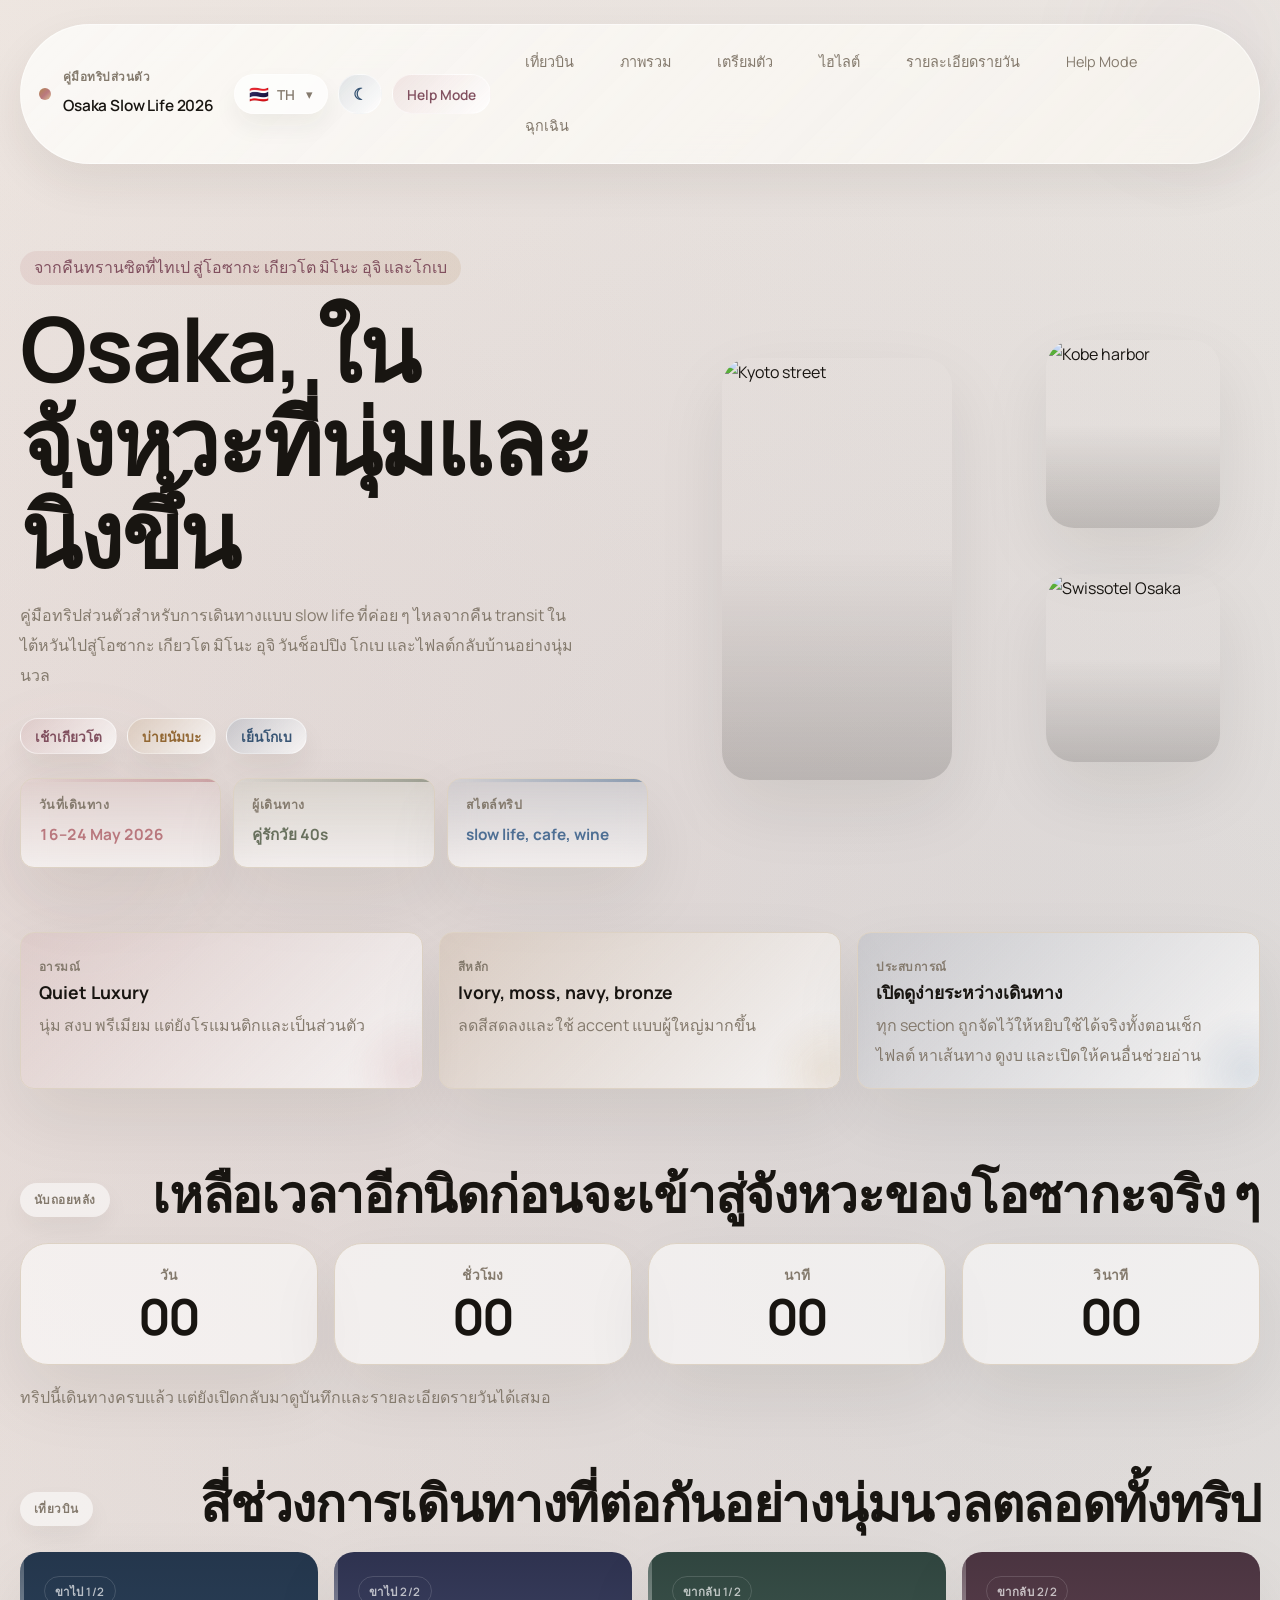
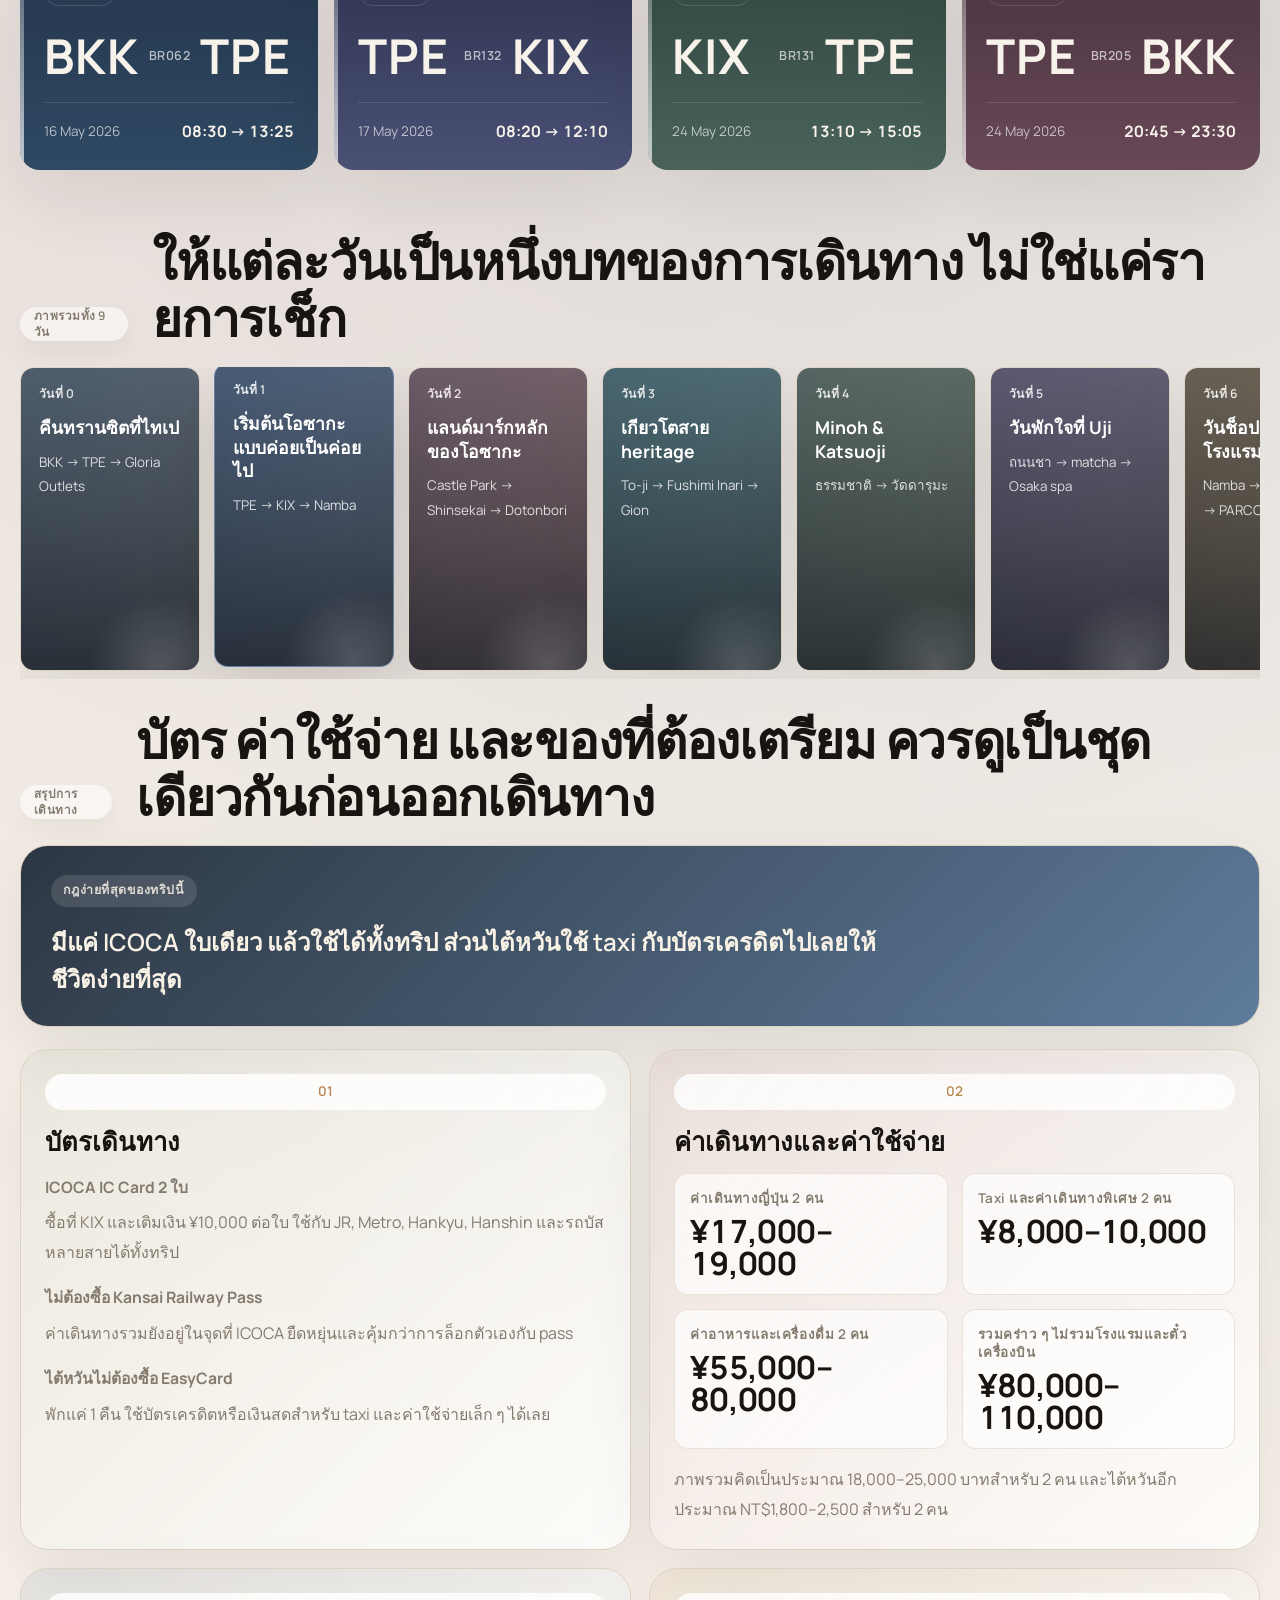
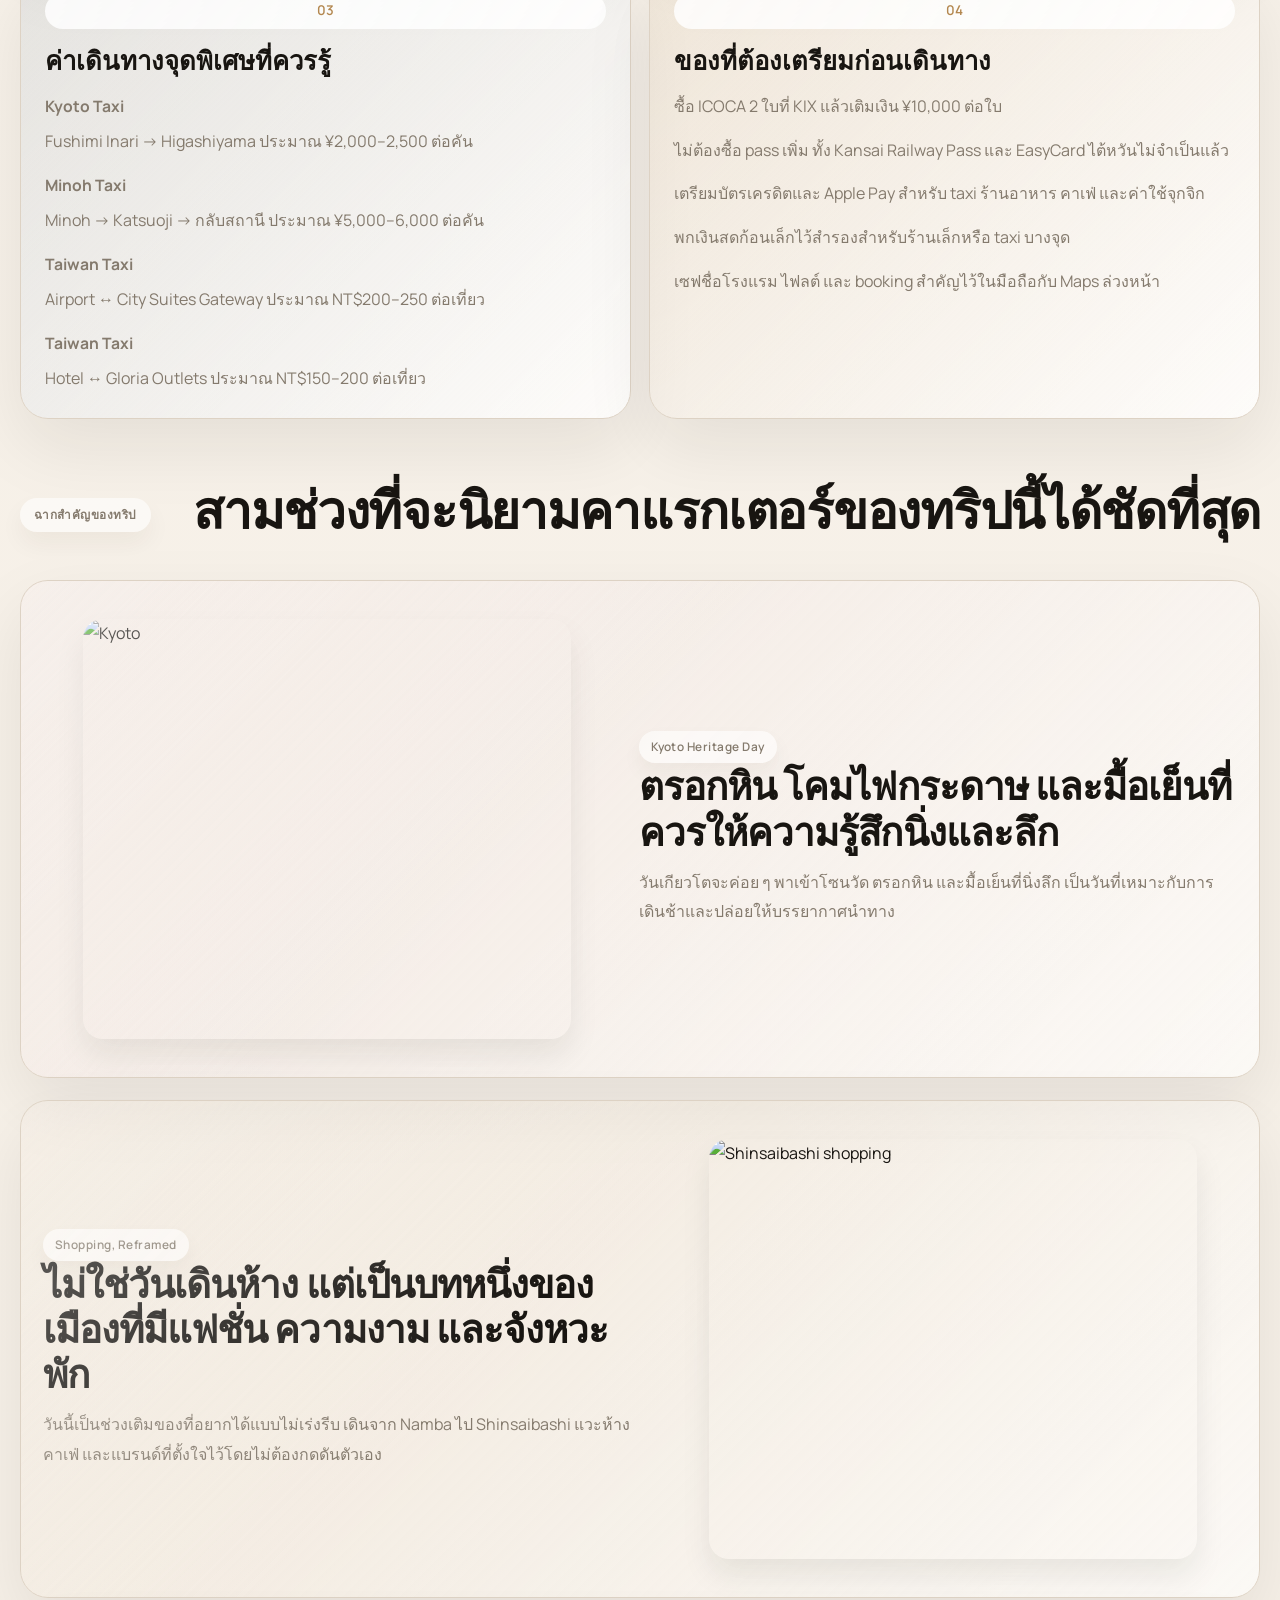
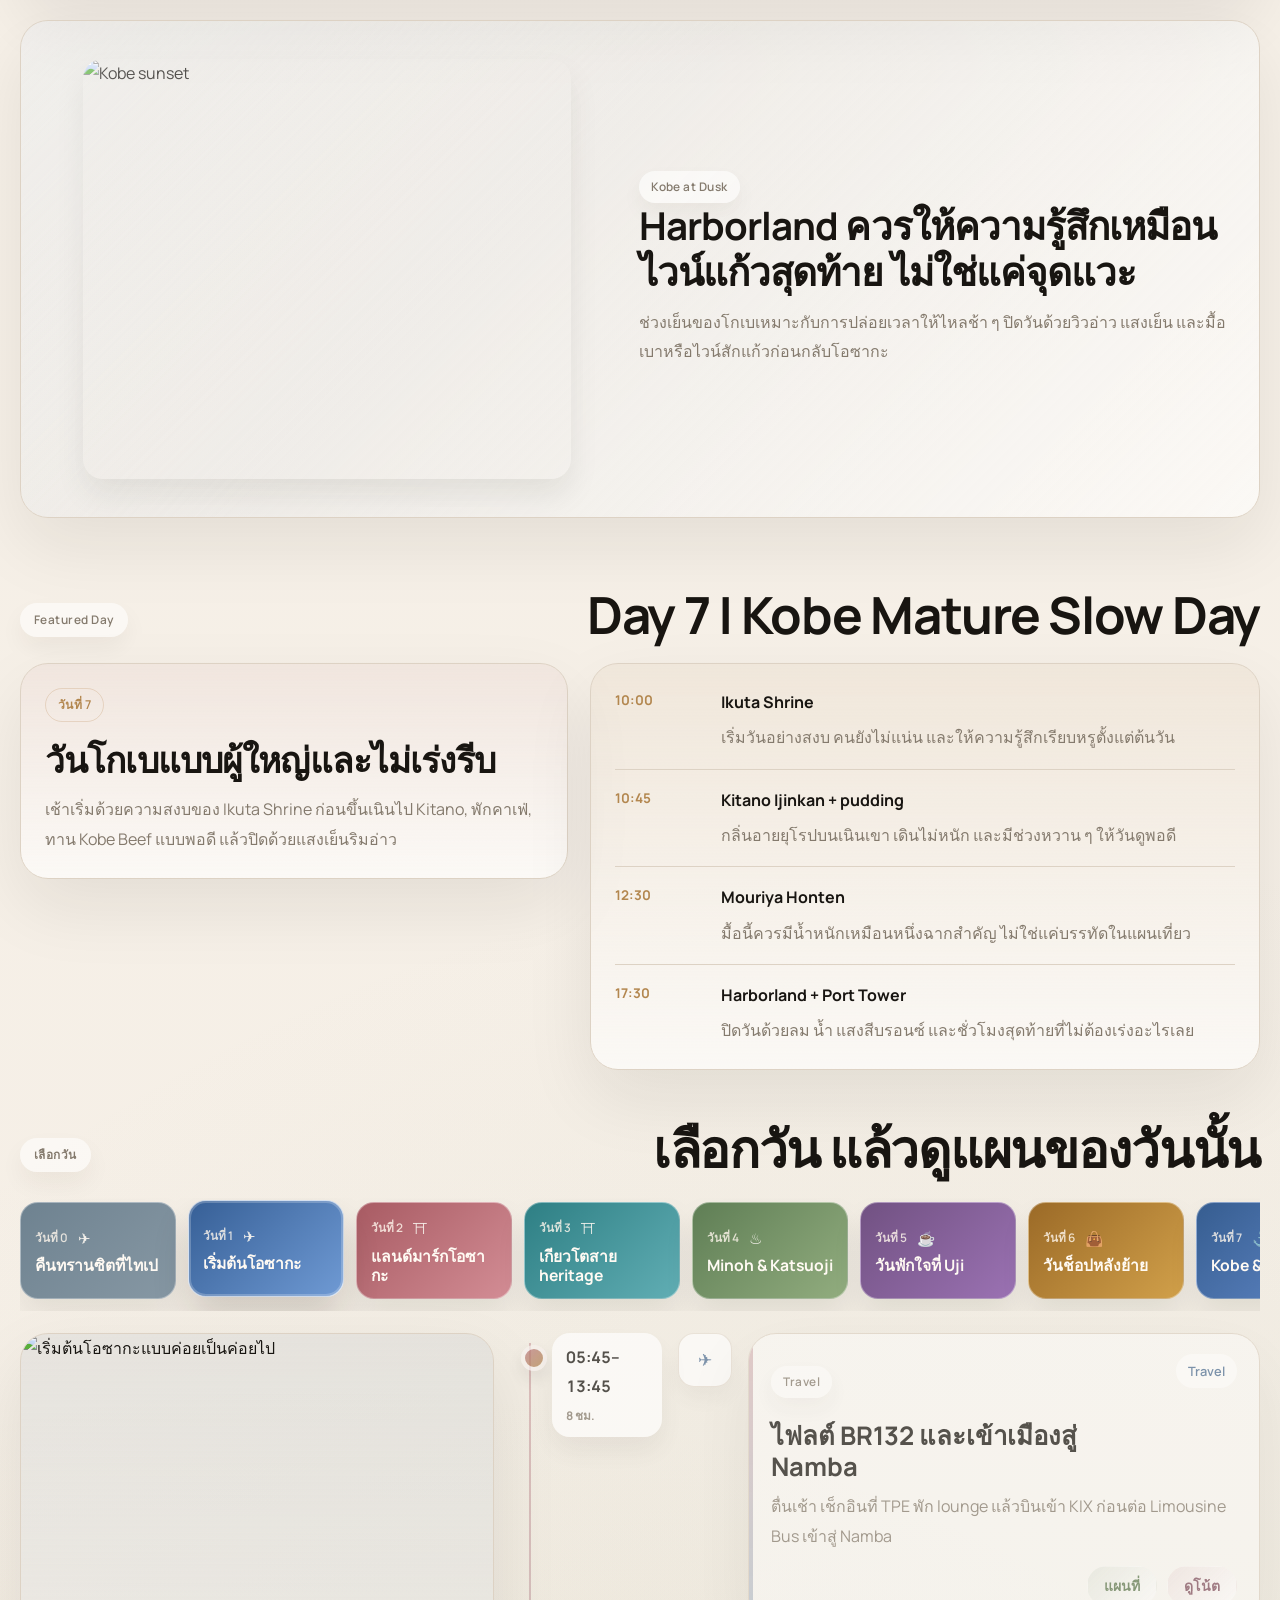
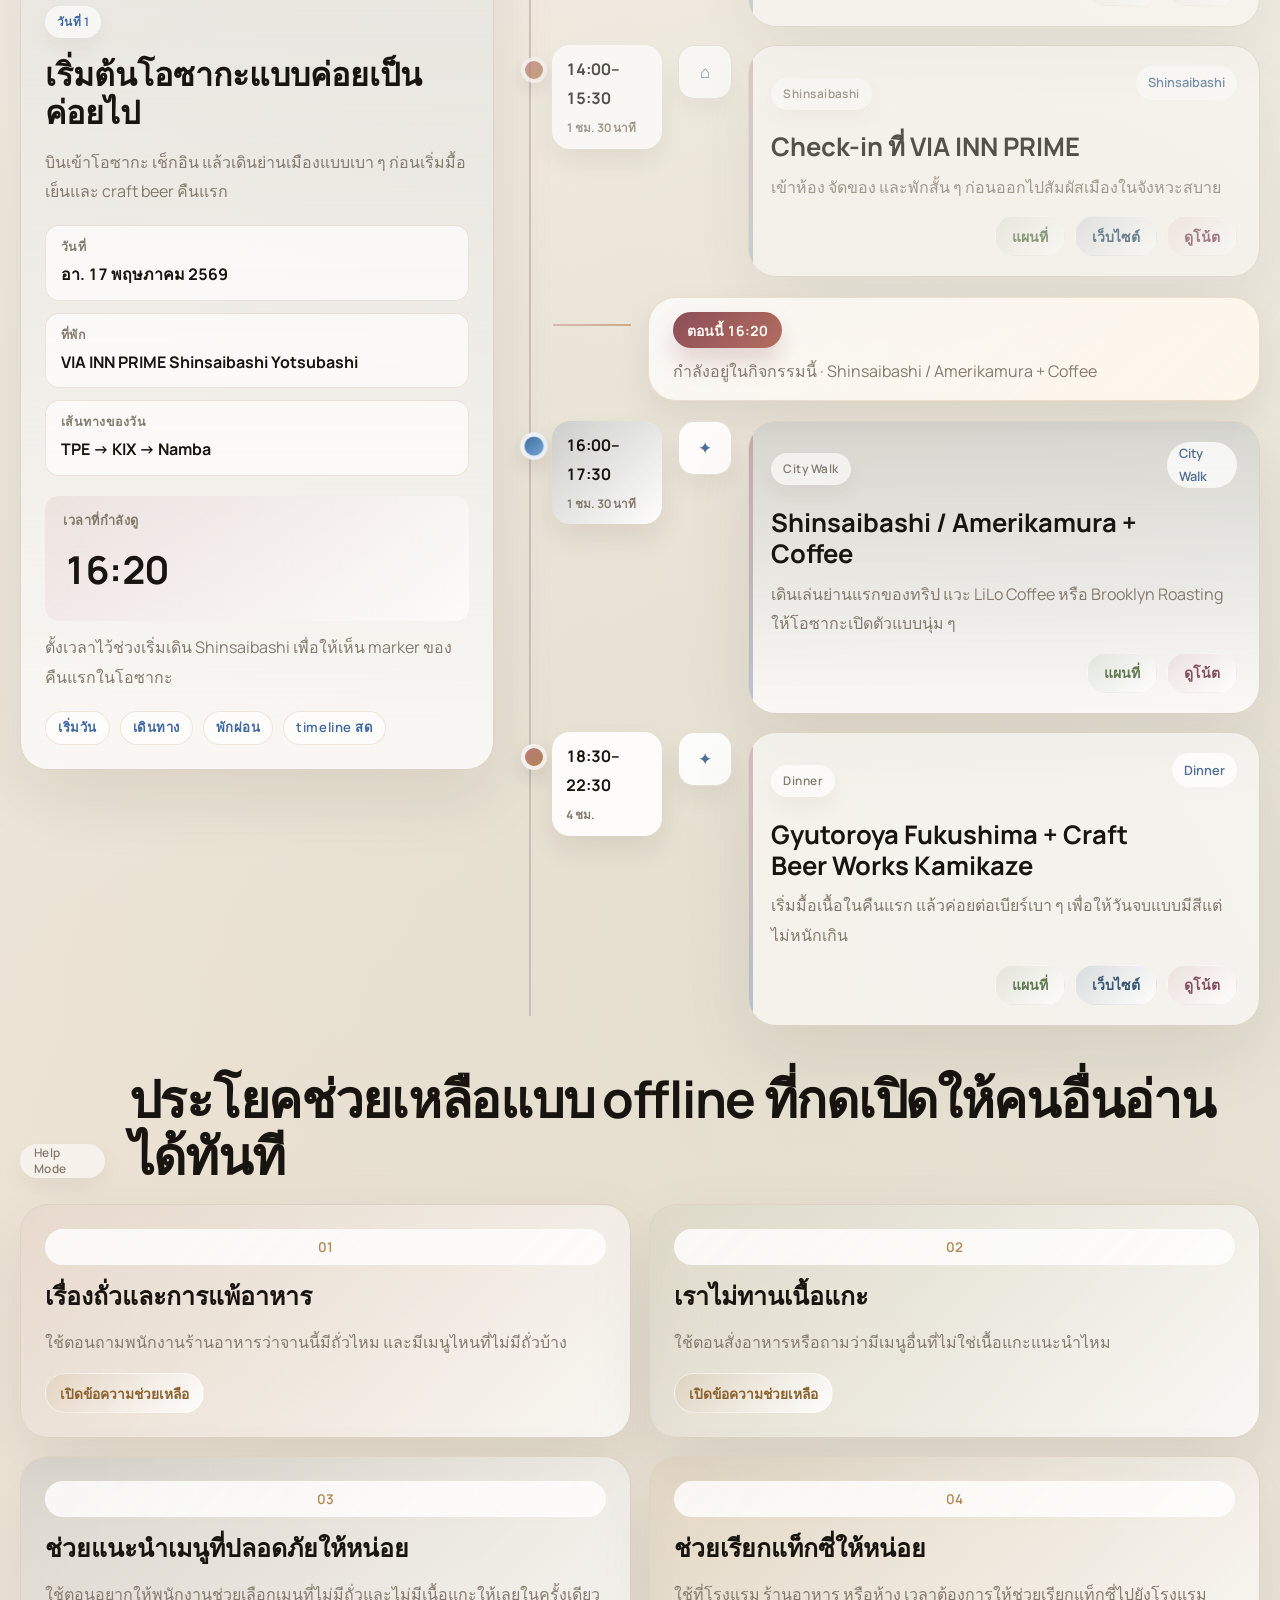
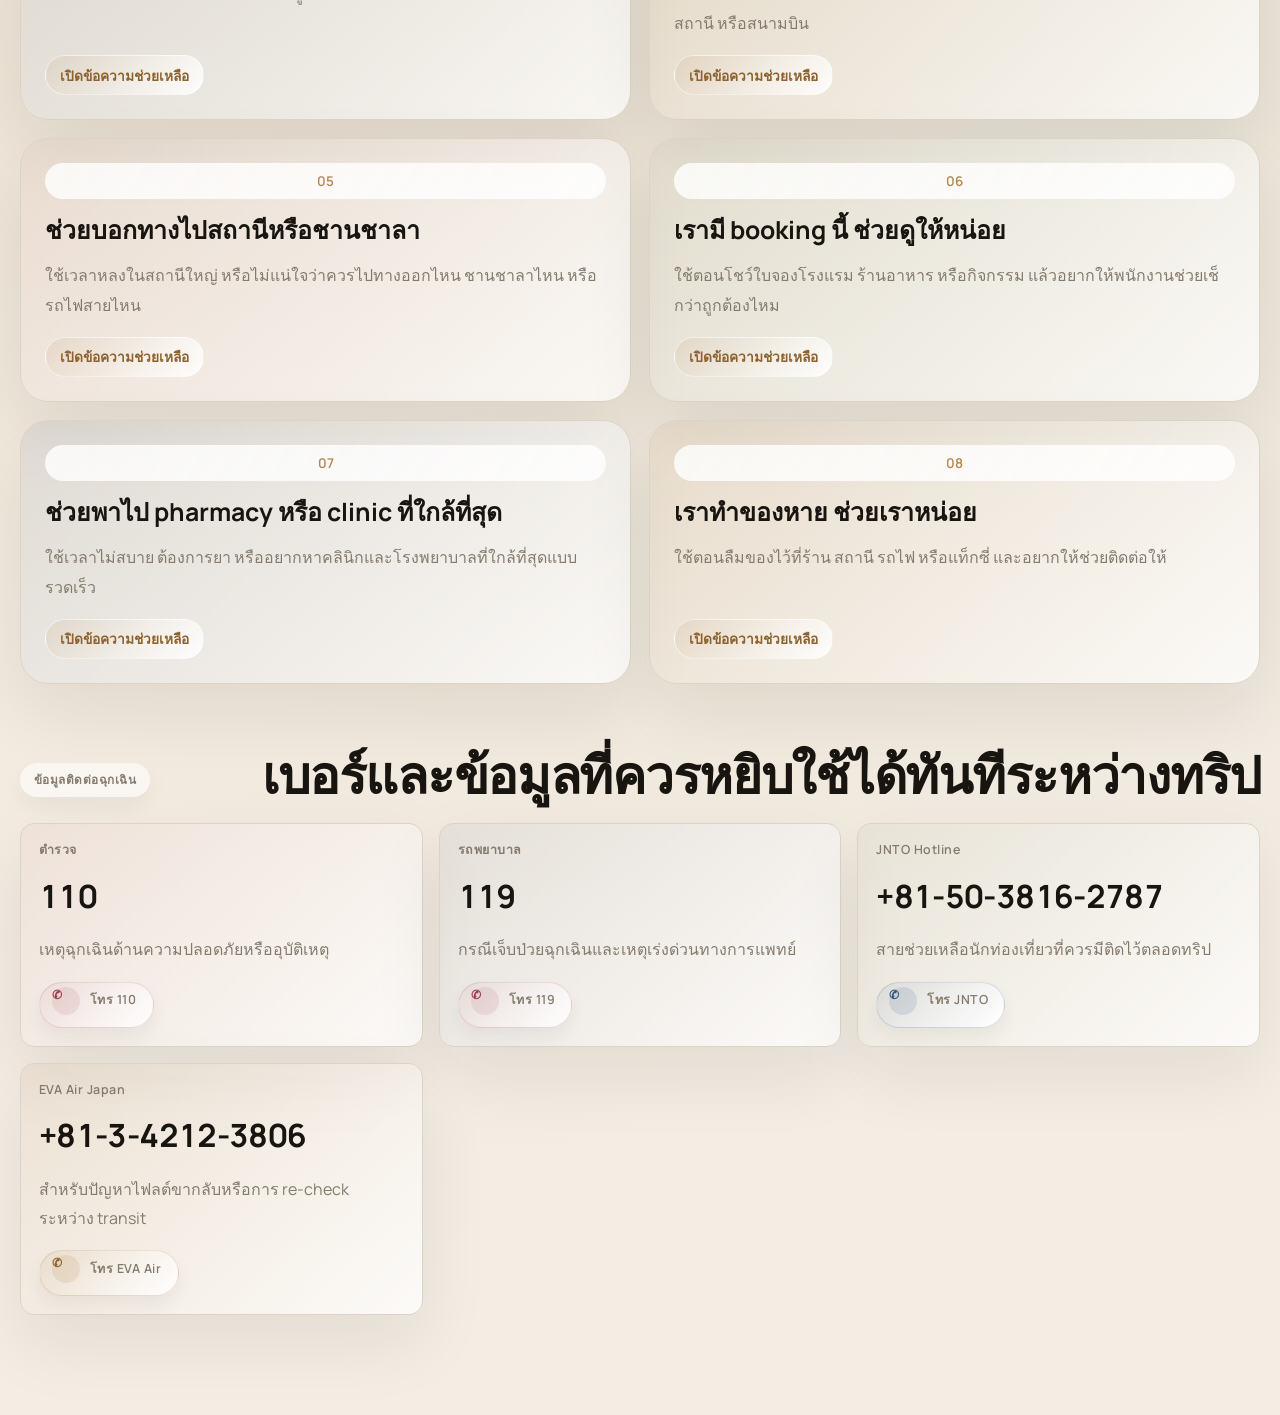
==== commit 5b88ed16: "Add files via upload" ====
--- a/index.html
+++ b/index.html
@@ -593,21 +593,65 @@
               <span data-i18n="contacts.police.label">ตำรวจ</span>
               <strong>110</strong>
               <p data-i18n="contacts.police.body">เหตุฉุกเฉินด้านความปลอดภัยหรืออุบัติเหตุ</p>
+              <div class="contact-actions">
+                <a
+                  class="contact-call-button"
+                  href="tel:110"
+                  aria-label="Call police 110"
+                  data-i18n-aria-label="contacts.police.call"
+                >
+                  <span class="contact-call-icon" aria-hidden="true">✆</span>
+                  <span class="contact-call-label" data-i18n="contacts.police.call">โทร 110</span>
+                </a>
+              </div>
             </article>
             <article>
               <span data-i18n="contacts.ambulance.label">รถพยาบาล</span>
               <strong>119</strong>
               <p data-i18n="contacts.ambulance.body">กรณีเจ็บป่วยฉุกเฉินและเหตุเร่งด่วนทางการแพทย์</p>
+              <div class="contact-actions">
+                <a
+                  class="contact-call-button"
+                  href="tel:119"
+                  aria-label="Call ambulance 119"
+                  data-i18n-aria-label="contacts.ambulance.call"
+                >
+                  <span class="contact-call-icon" aria-hidden="true">✆</span>
+                  <span class="contact-call-label" data-i18n="contacts.ambulance.call">โทร 119</span>
+                </a>
+              </div>
             </article>
             <article>
               <span>JNTO Hotline</span>
               <strong>+81-50-3816-2787</strong>
               <p data-i18n="contacts.jnto.body">สายช่วยเหลือนักท่องเที่ยวที่ควรมีติดไว้ตลอดทริป</p>
+              <div class="contact-actions">
+                <a
+                  class="contact-call-button"
+                  href="tel:+815038162787"
+                  aria-label="Call JNTO"
+                  data-i18n-aria-label="contacts.jnto.call"
+                >
+                  <span class="contact-call-icon" aria-hidden="true">✆</span>
+                  <span class="contact-call-label" data-i18n="contacts.jnto.call">โทร JNTO</span>
+                </a>
+              </div>
             </article>
             <article>
               <span>EVA Air Japan</span>
               <strong>+81-3-4212-3806</strong>
               <p data-i18n="contacts.eva.body">สำหรับปัญหาไฟลต์ขากลับหรือการ re-check ระหว่าง transit</p>
+              <div class="contact-actions">
+                <a
+                  class="contact-call-button"
+                  href="tel:+81342123806"
+                  aria-label="Call EVA Air"
+                  data-i18n-aria-label="contacts.eva.call"
+                >
+                  <span class="contact-call-icon" aria-hidden="true">✆</span>
+                  <span class="contact-call-label" data-i18n="contacts.eva.call">โทร EVA Air</span>
+                </a>
+              </div>
             </article>
           </div>
         </section>
@@ -647,6 +691,18 @@
         <div class="help-phrase-box">
           <p class="help-phrase"></p>
         </div>
+        <div class="help-carousel-controls">
+          <button type="button" class="help-nav-button" data-help-nav="prev" aria-label="Previous help topic">
+            <span data-i18n="help.modal.prev">ก่อนหน้า</span>
+          </button>
+          <p class="help-topic-counter" aria-live="polite">1 / 8</p>
+          <button type="button" class="help-nav-button" data-help-nav="next" aria-label="Next help topic">
+            <span data-i18n="help.modal.next">ถัดไป</span>
+          </button>
+          <button type="button" class="help-copy-button" data-copy-help aria-label="Copy help phrase">
+            <span data-i18n="help.modal.copy">คัดลอก</span>
+          </button>
+        </div>
       </div>
     </div>
   </body>
--- a/styles.css
+++ b/styles.css
@@ -2399,6 +2399,55 @@
   line-height: 1.62;
 }
 
+.help-carousel-controls {
+  display: flex;
+  flex-wrap: wrap;
+  align-items: center;
+  gap: 12px;
+  margin-top: 18px;
+}
+
+.help-nav-button,
+.help-copy-button {
+  min-height: 44px;
+  padding: 0 16px;
+  border: 1px solid rgba(179, 135, 79, 0.22);
+  border-radius: 999px;
+  background: linear-gradient(135deg, rgba(255, 255, 255, 0.94), rgba(246, 237, 225, 0.94));
+  color: var(--ink);
+  font: inherit;
+  font-family: var(--font-ui);
+  font-weight: 600;
+  cursor: pointer;
+  transition:
+    transform 180ms ease,
+    box-shadow 180ms ease,
+    border-color 180ms ease;
+}
+
+.help-copy-button {
+  margin-left: auto;
+  background: linear-gradient(135deg, rgba(78, 111, 148, 0.14), rgba(255, 255, 255, 0.96));
+  color: #39587c;
+}
+
+.help-nav-button:hover,
+.help-copy-button:hover,
+.contact-call-button:hover {
+  transform: translateY(-1px);
+  box-shadow: 0 12px 22px rgba(40, 29, 18, 0.08);
+}
+
+.help-topic-counter {
+  margin: 0;
+  color: var(--stone);
+  font-family: var(--font-numeric);
+  font-size: 0.94rem;
+  font-weight: 700;
+  font-variant-numeric: tabular-nums;
+  font-feature-settings: "tnum" 1;
+}
+
 .contacts-grid article span {
   display: block;
   margin-bottom: 8px;
@@ -2412,6 +2461,8 @@
 }
 
 .contacts-grid article {
+  display: flex;
+  flex-direction: column;
   transition:
     transform 220ms ease,
     box-shadow 220ms ease;
@@ -2442,6 +2493,77 @@
   letter-spacing: -0.02em;
   font-variant-numeric: tabular-nums;
   font-feature-settings: "tnum" 1;
+}
+
+.contact-actions {
+  margin-top: auto;
+  padding-top: 14px;
+}
+
+.contact-call-button {
+  display: inline-flex;
+  min-height: 46px;
+  align-items: center;
+  gap: 10px;
+  padding: 0 16px 0 12px;
+  border: 1px solid rgba(179, 135, 79, 0.2);
+  border-radius: 999px;
+  background: rgba(255, 255, 255, 0.9);
+  color: var(--ink);
+  text-decoration: none;
+  box-shadow: 0 10px 18px rgba(40, 29, 18, 0.06);
+  transition:
+    transform 180ms ease,
+    box-shadow 180ms ease,
+    border-color 180ms ease;
+}
+
+.contact-call-icon {
+  display: inline-grid;
+  place-items: center;
+  width: 28px;
+  height: 28px;
+  border-radius: 999px;
+  background: rgba(185, 120, 126, 0.12);
+  color: #a14d5d;
+  font-size: 0.92rem;
+}
+
+.contact-call-label {
+  font-family: var(--font-ui);
+  font-weight: 600;
+}
+
+.contacts-grid article:nth-child(1) .contact-call-button,
+.contacts-grid article:nth-child(2) .contact-call-button {
+  border-color: rgba(185, 120, 126, 0.24);
+  background: linear-gradient(135deg, rgba(185, 120, 126, 0.12), rgba(255, 255, 255, 0.94));
+}
+
+.contacts-grid article:nth-child(1) .contact-call-icon,
+.contacts-grid article:nth-child(2) .contact-call-icon {
+  background: rgba(185, 120, 126, 0.16);
+  color: #9f4052;
+}
+
+.contacts-grid article:nth-child(3) .contact-call-button {
+  border-color: rgba(78, 111, 148, 0.2);
+  background: linear-gradient(135deg, rgba(78, 111, 148, 0.12), rgba(255, 255, 255, 0.94));
+}
+
+.contacts-grid article:nth-child(3) .contact-call-icon {
+  background: rgba(78, 111, 148, 0.16);
+  color: #38597e;
+}
+
+.contacts-grid article:nth-child(4) .contact-call-button {
+  border-color: rgba(179, 135, 79, 0.22);
+  background: linear-gradient(135deg, rgba(179, 135, 79, 0.14), rgba(255, 255, 255, 0.94));
+}
+
+.contacts-grid article:nth-child(4) .contact-call-icon {
+  background: rgba(179, 135, 79, 0.16);
+  color: #8d622e;
 }
 
 body[data-theme="dark"] {
@@ -2791,6 +2913,39 @@
   color: var(--dark-text);
 }
 
+body[data-theme="dark"] .help-nav-button,
+body[data-theme="dark"] .help-copy-button,
+body[data-theme="dark"] .contact-call-button {
+  border-color: var(--dark-border-strong);
+  background: linear-gradient(180deg, rgba(29, 42, 58, 0.96), rgba(23, 34, 49, 0.98));
+  color: var(--dark-text);
+  box-shadow: 0 14px 28px rgba(0, 0, 0, 0.24);
+}
+
+body[data-theme="dark"] .help-copy-button {
+  background: linear-gradient(180deg, rgba(38, 52, 69, 0.96), rgba(23, 34, 49, 0.98));
+  color: var(--dark-lapis);
+}
+
+body[data-theme="dark"] .help-topic-counter {
+  color: var(--dark-muted);
+}
+
+body[data-theme="dark"] .contact-call-icon {
+  background: rgba(233, 164, 173, 0.14);
+  color: var(--dark-rose);
+}
+
+body[data-theme="dark"] .contacts-grid article:nth-child(3) .contact-call-icon {
+  background: rgba(169, 200, 236, 0.14);
+  color: var(--dark-lapis);
+}
+
+body[data-theme="dark"] .contacts-grid article:nth-child(4) .contact-call-icon {
+  background: rgba(229, 192, 131, 0.16);
+  color: var(--dark-bronze);
+}
+
 @media (max-width: 1100px) {
   .hero,
   .focus-grid,
@@ -2929,6 +3084,19 @@
   .help-panel {
     top: 18px;
     width: calc(100% - 18px);
+  }
+
+  .help-carousel-controls {
+    gap: 10px;
+  }
+
+  .help-topic-counter {
+    width: 100%;
+    order: 3;
+  }
+
+  .help-copy-button {
+    margin-left: 0;
   }
 
   .hero-gallery {
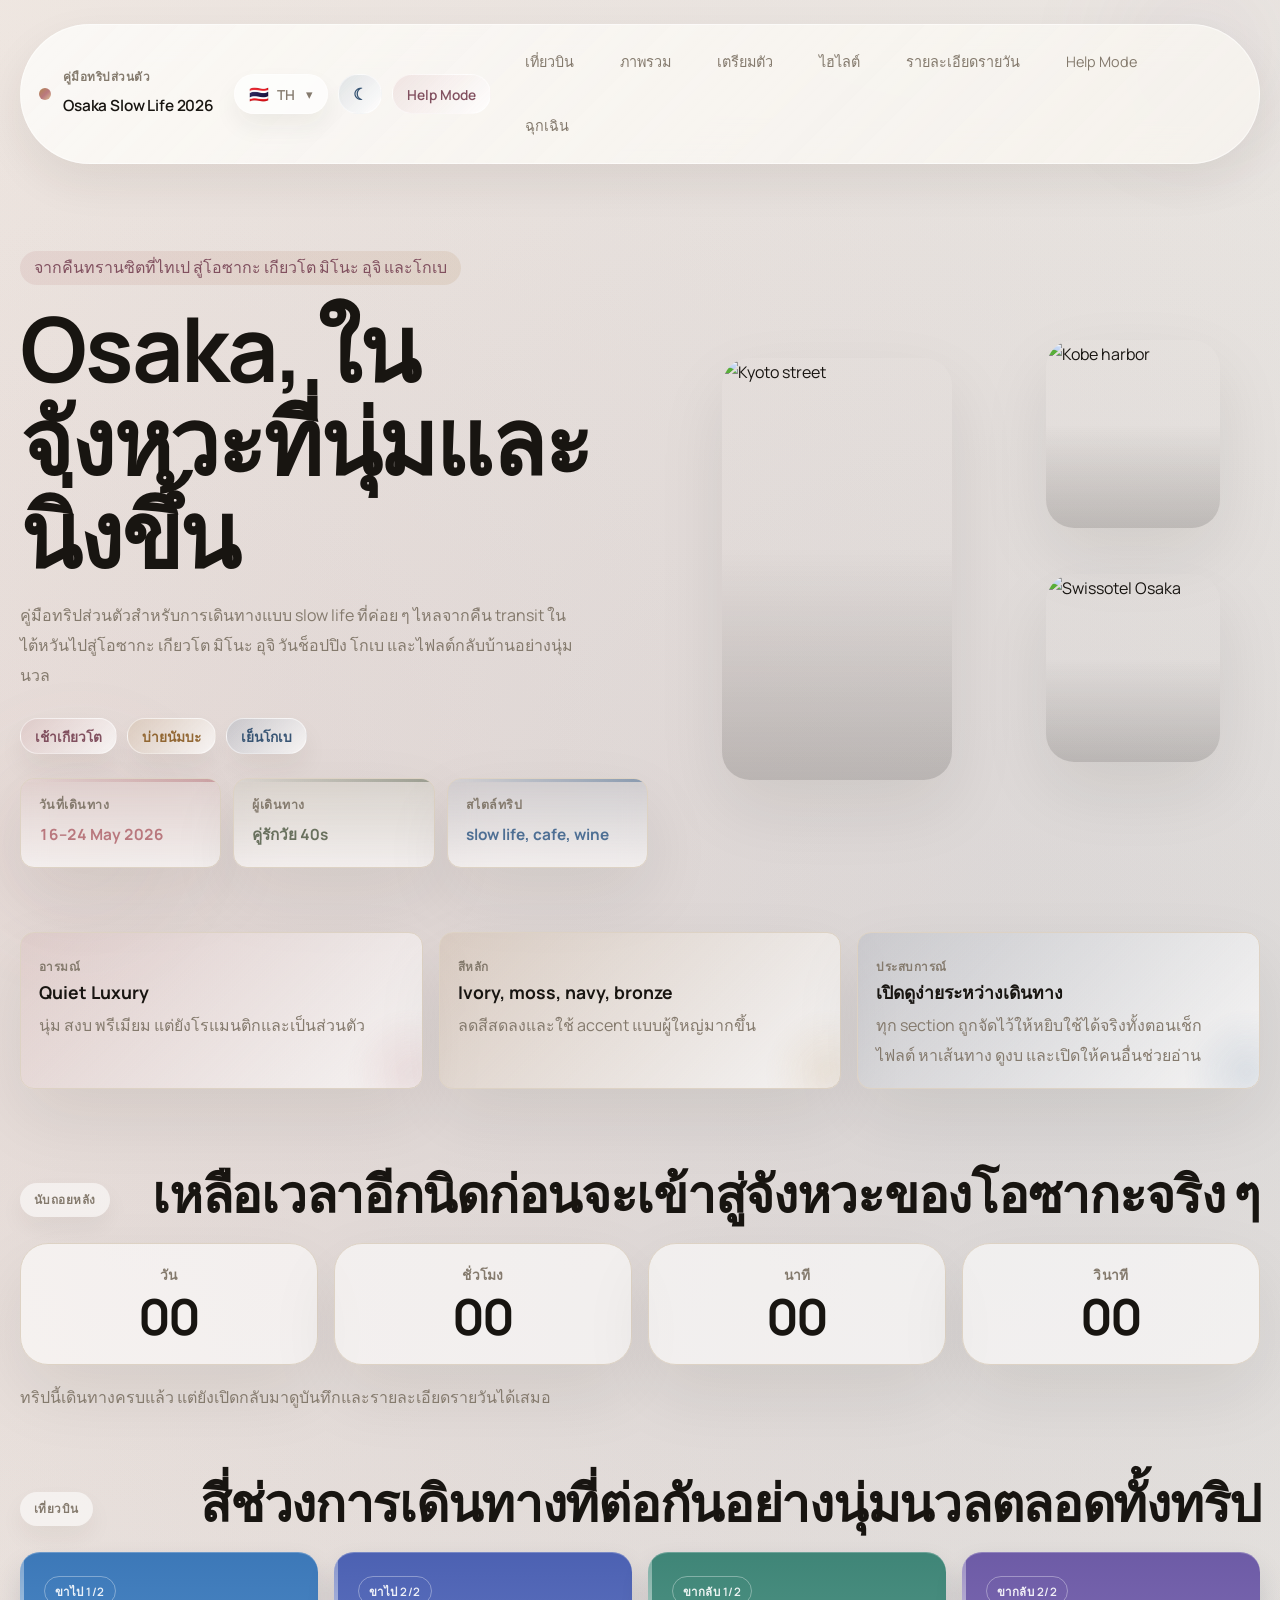
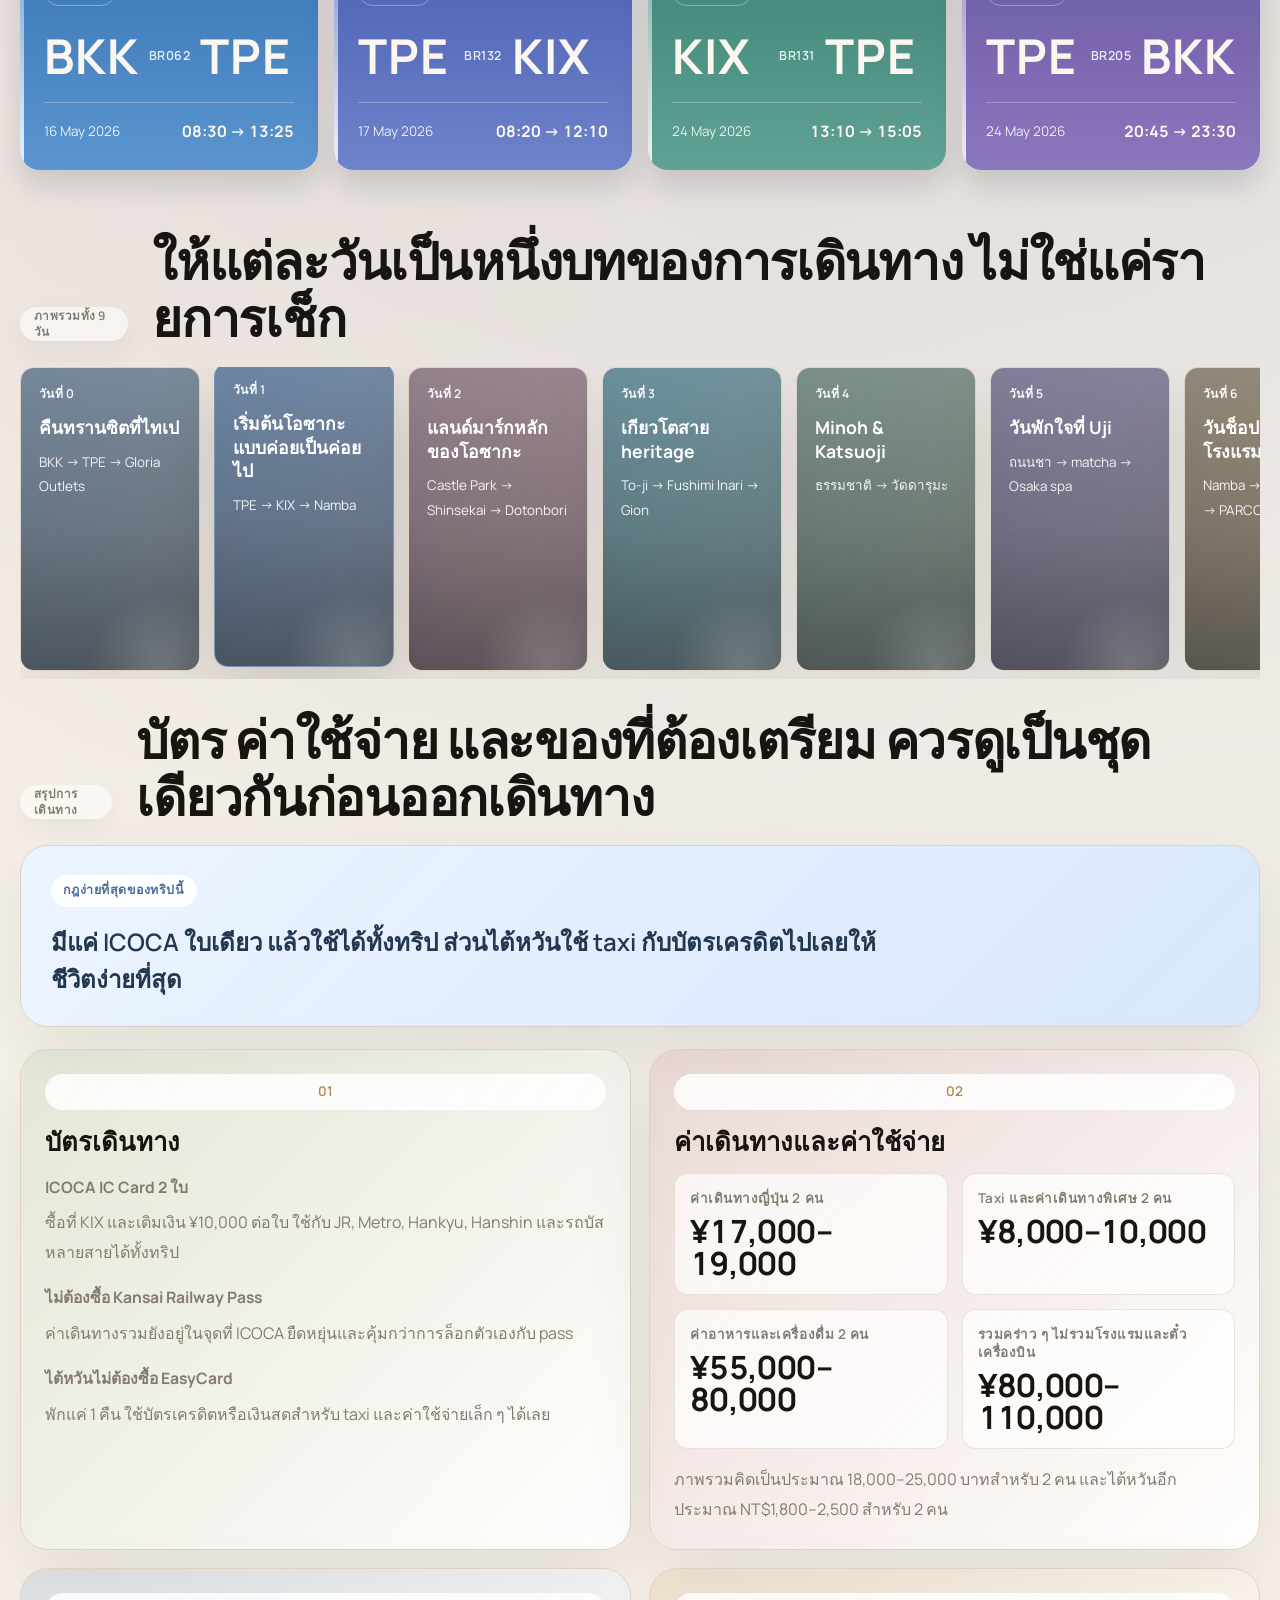
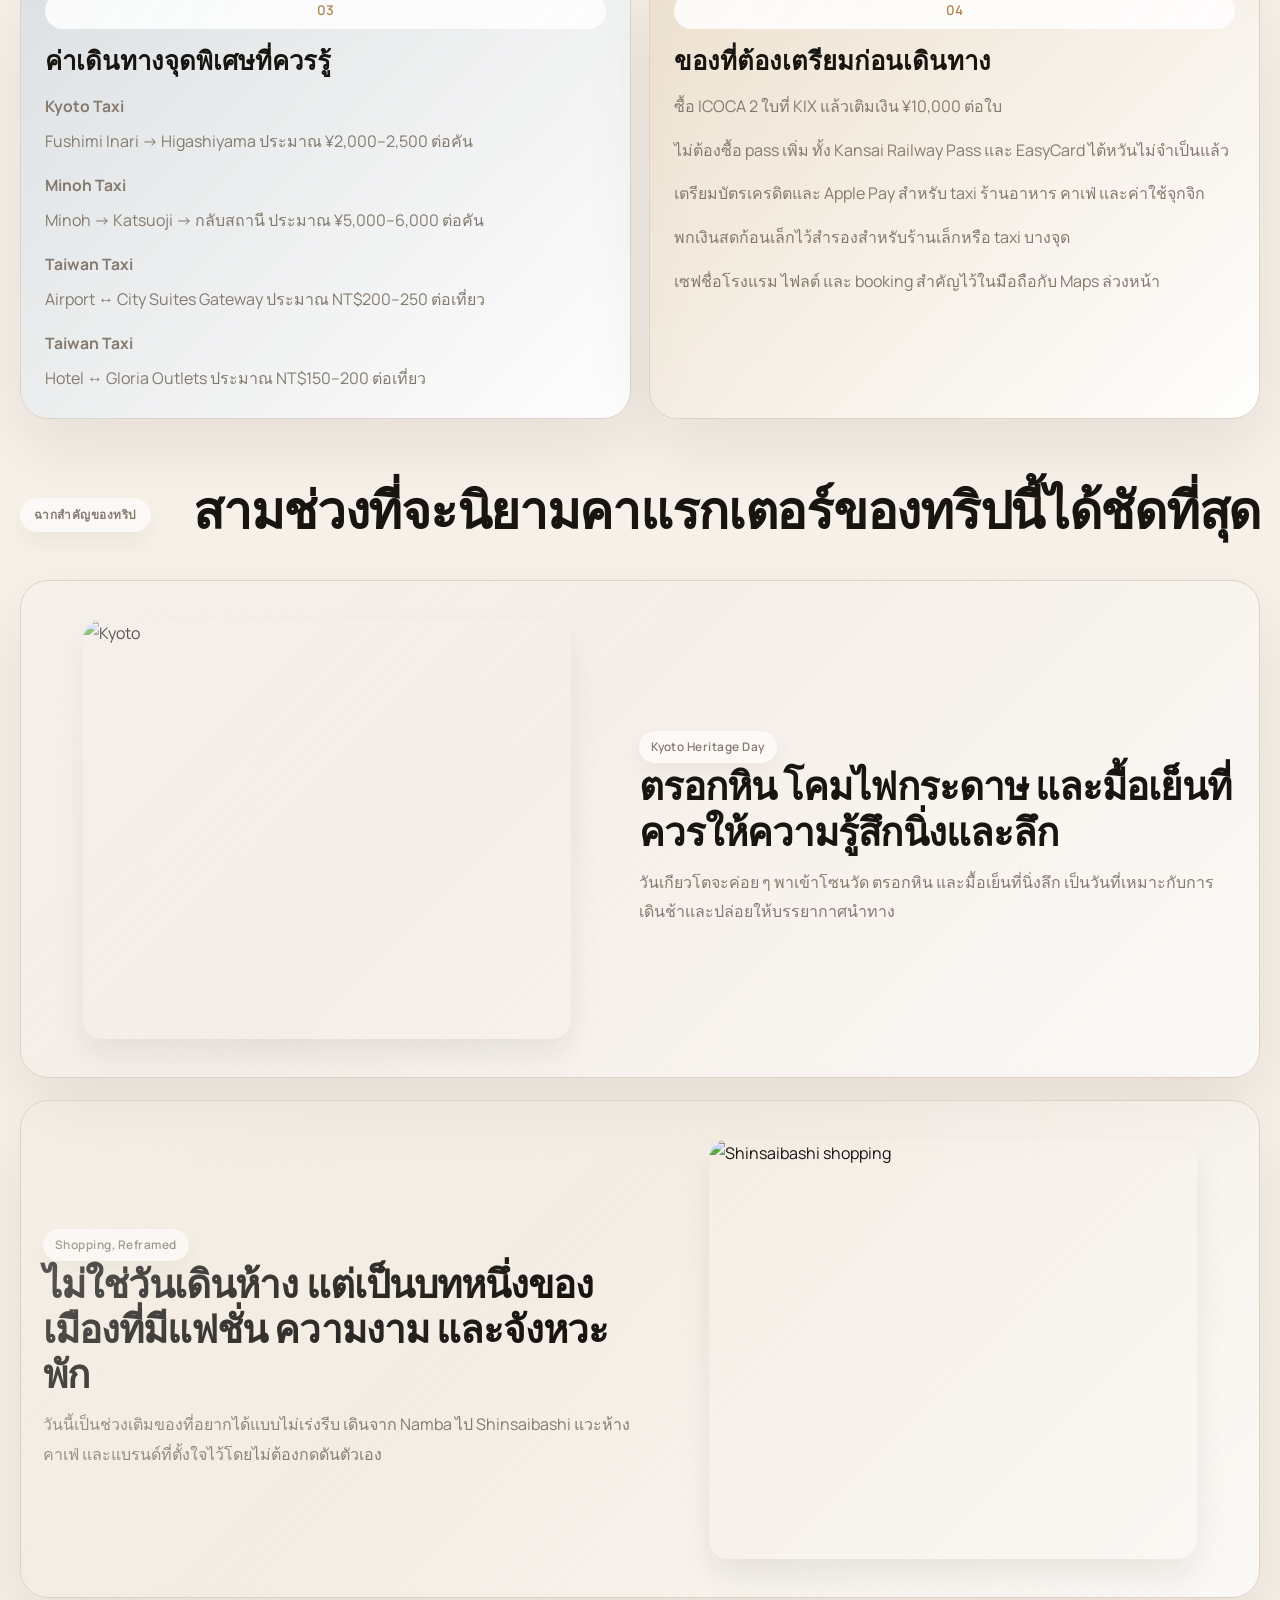
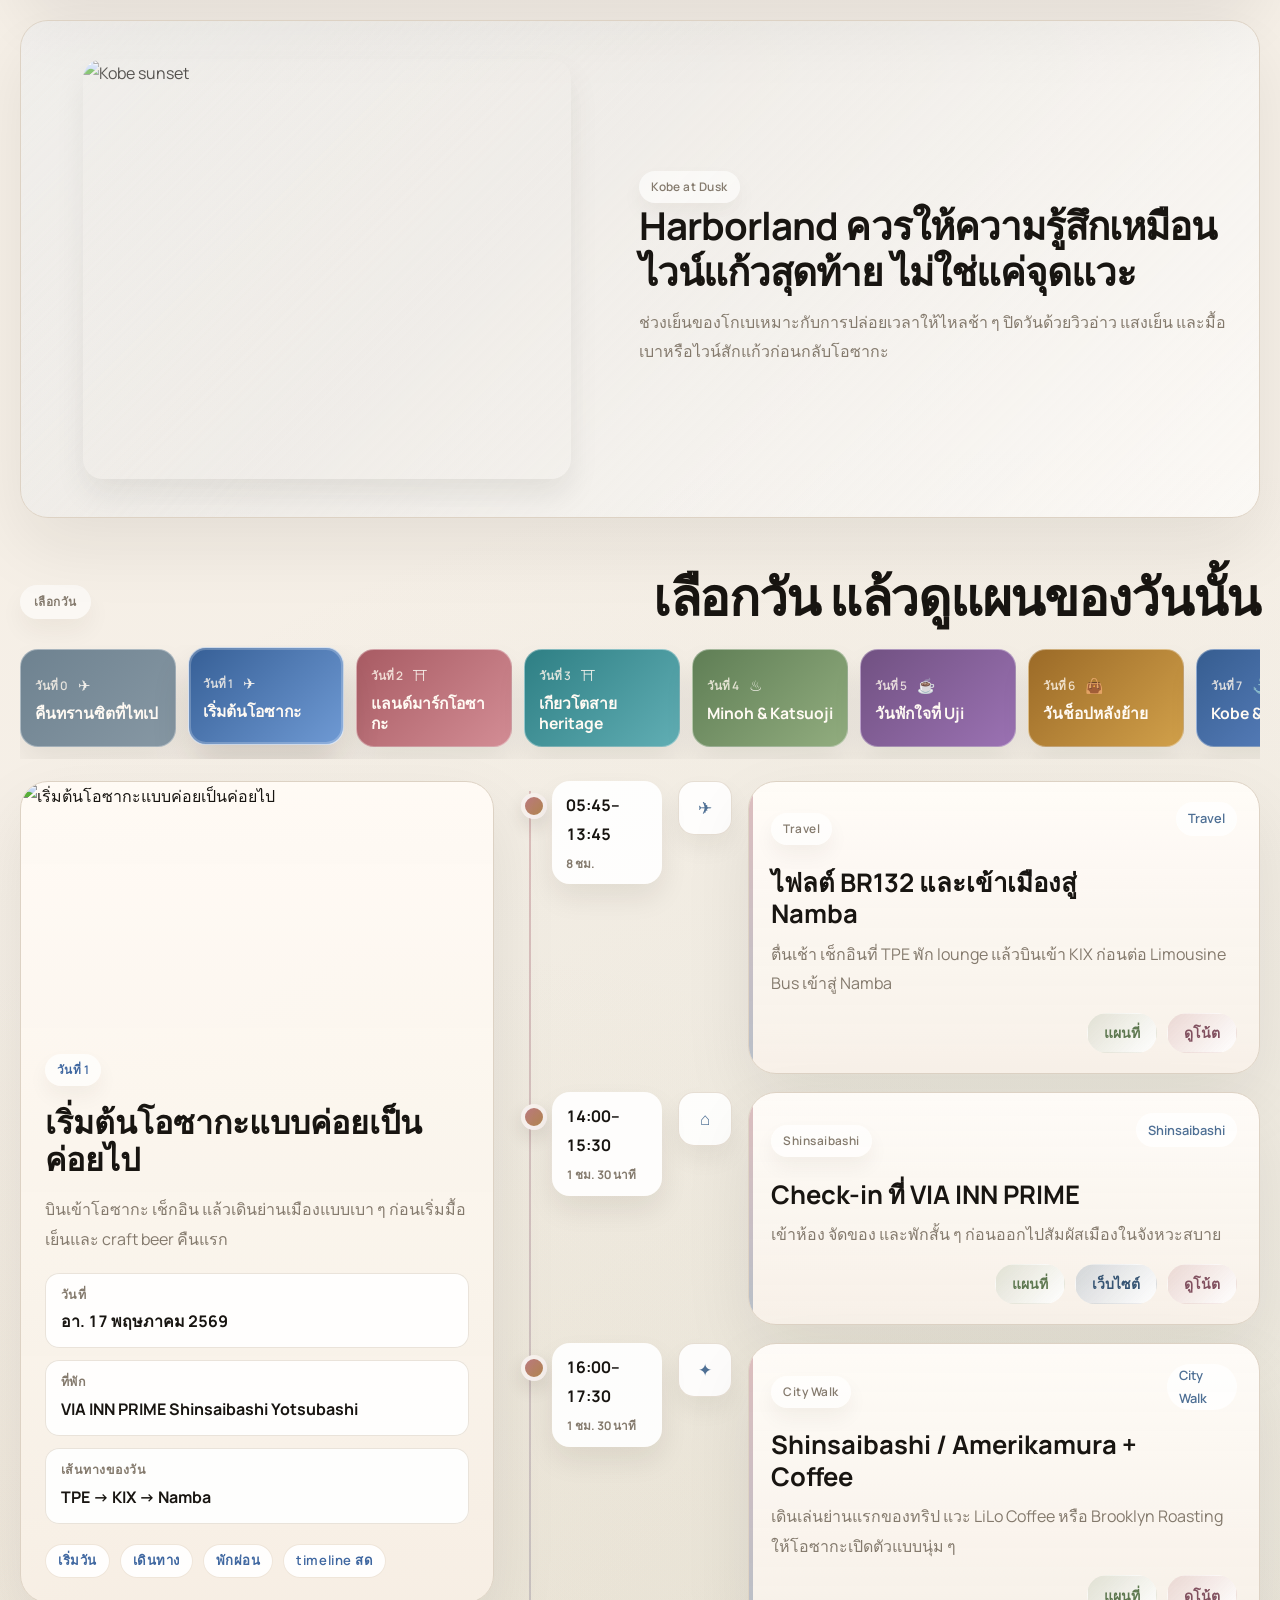
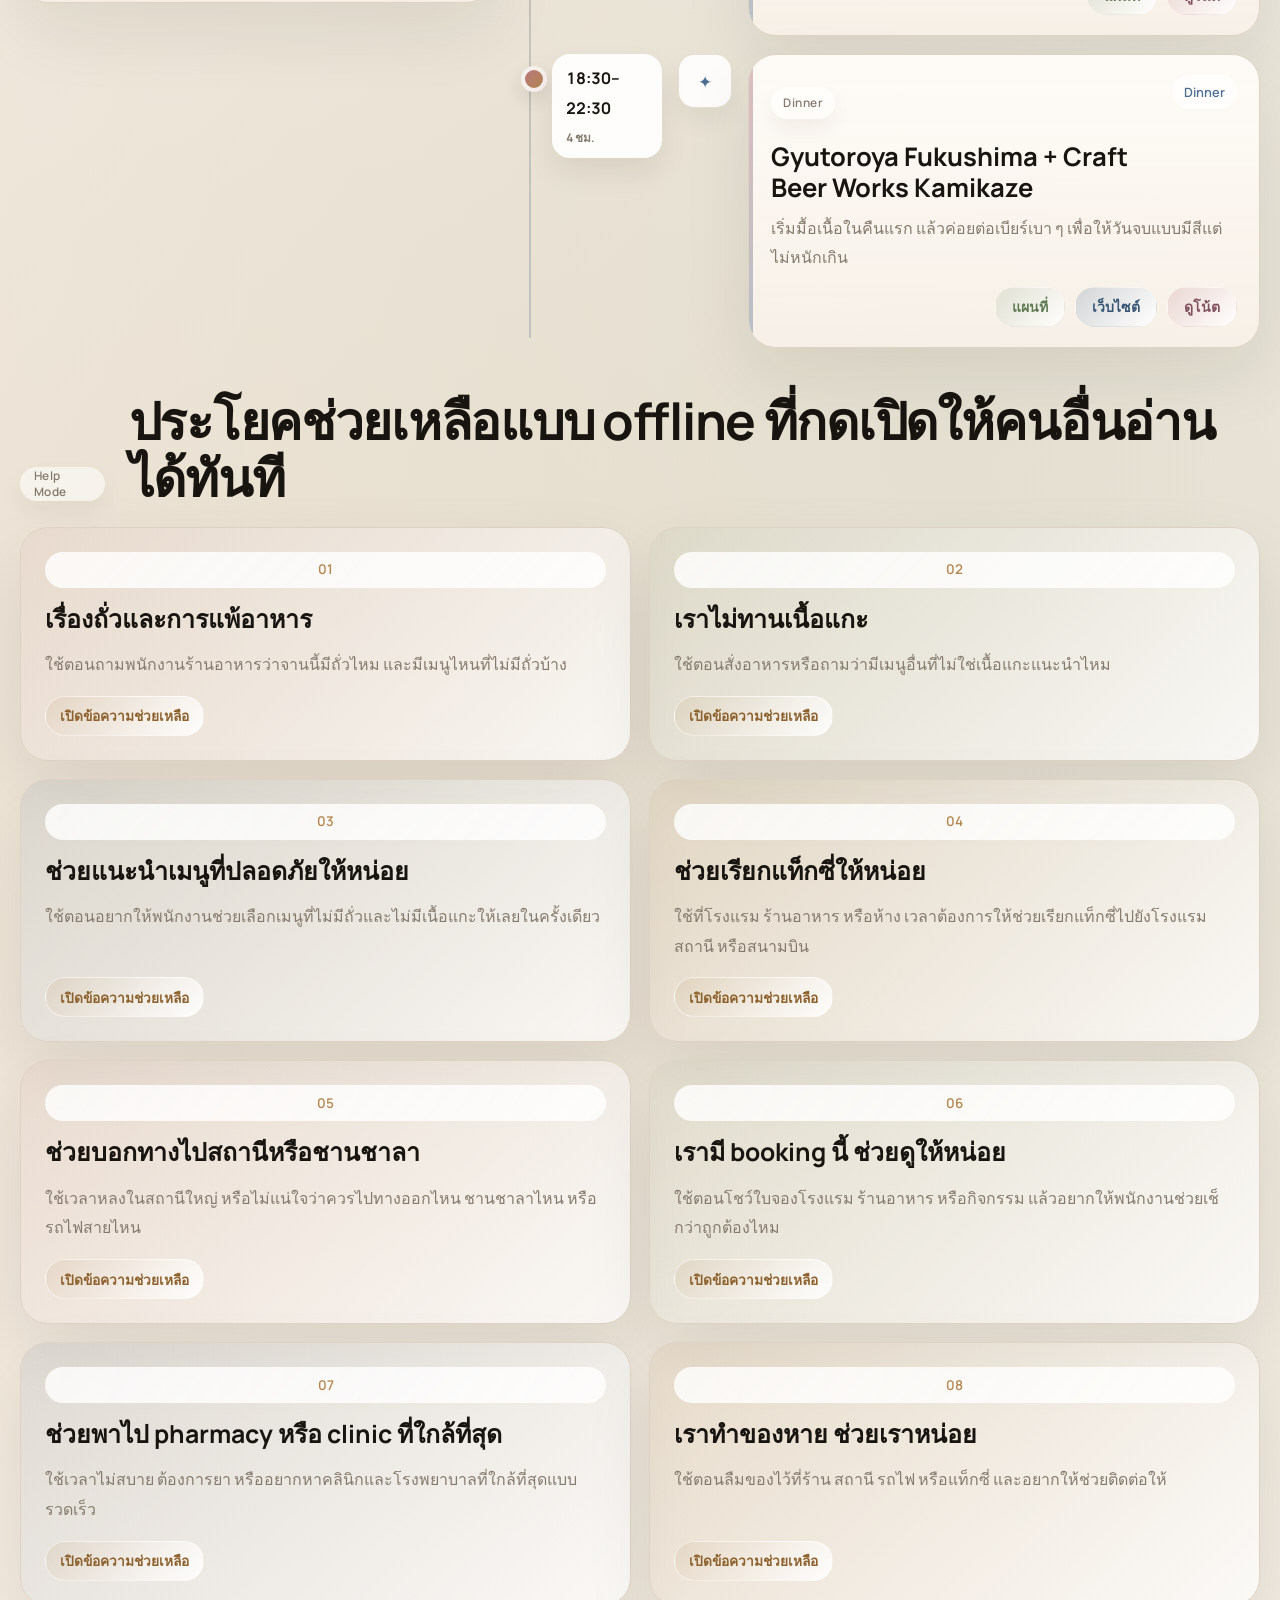
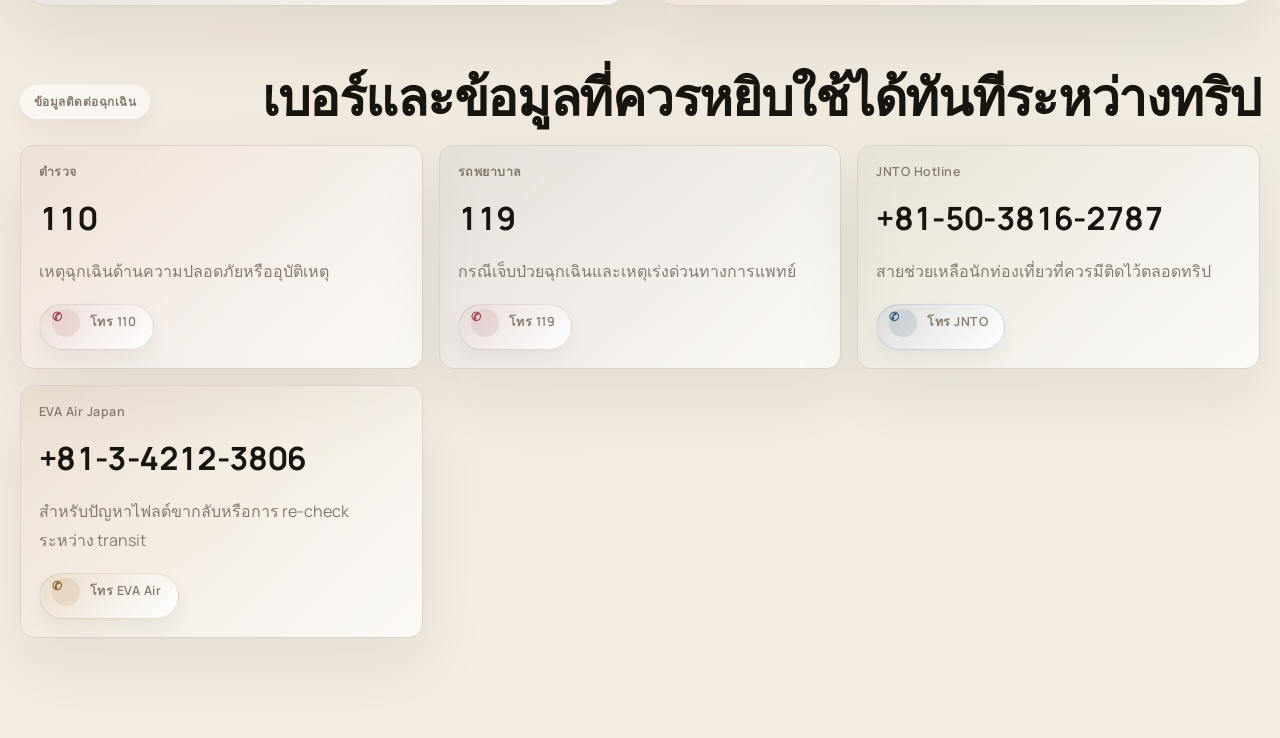
==== commit 2e09149a: "Add files via upload" ====
--- a/index.html
+++ b/index.html
@@ -86,6 +86,18 @@
         </nav>
       </header>
 
+      <section class="mobile-quick-menu" id="mobile-quick-menu" aria-label="Mobile quick menu">
+        <div class="quick-menu-card">
+          <div class="quick-menu-header">
+            <strong data-i18n="quickMenu.title">เมนูด่วน</strong>
+          </div>
+          <div class="quick-menu-chip-list" id="quick-menu-chip-list"></div>
+          <p class="quick-menu-note" data-i18n="quickMenu.note">
+            แตะเพื่อกระโดดไปยังวันนั้น หรือกด SOS เพื่อดูเบอร์ติดต่อฉุกเฉิน
+          </p>
+        </div>
+      </section>
+
       <main>
         <section class="hero">
           <div class="hero-copy">
@@ -437,55 +449,6 @@
           </article>
         </section>
 
-        <section class="section-block day-focus" id="day-seven">
-          <div class="section-heading">
-            <p data-i18n="dayFocus.heading.label">Featured Day</p>
-            <h2 data-i18n="dayFocus.heading.title">Day 7 | Kobe Mature Slow Day</h2>
-          </div>
-
-          <div class="focus-grid">
-            <div class="focus-intro">
-              <span class="focus-day" data-i18n="dayFocus.dayLabel">วันที่ 7</span>
-              <h3 data-i18n="dayFocus.title">วันโกเบแบบผู้ใหญ่และไม่เร่งรีบ</h3>
-              <p data-i18n="dayFocus.body">
-                เช้าเริ่มด้วยความสงบของ Ikuta Shrine ก่อนขึ้นเนินไป Kitano,
-                พักคาเฟ่, ทาน Kobe Beef แบบพอดี แล้วปิดด้วยแสงเย็นริมอ่าว
-              </p>
-            </div>
-
-            <div class="focus-timeline">
-              <article>
-                <span>10:00</span>
-                <div>
-                  <strong data-i18n="dayFocus.timeline.ikuta.title">Ikuta Shrine</strong>
-                  <p data-i18n="dayFocus.timeline.ikuta.body">เริ่มวันอย่างสงบ คนยังไม่แน่น และให้ความรู้สึกเรียบหรูตั้งแต่ต้นวัน</p>
-                </div>
-              </article>
-              <article>
-                <span>10:45</span>
-                <div>
-                  <strong data-i18n="dayFocus.timeline.kitano.title">Kitano Ijinkan + pudding</strong>
-                  <p data-i18n="dayFocus.timeline.kitano.body">กลิ่นอายยุโรปบนเนินเขา เดินไม่หนัก และมีช่วงหวาน ๆ ให้วันดูพอดี</p>
-                </div>
-              </article>
-              <article>
-                <span>12:30</span>
-                <div>
-                  <strong data-i18n="dayFocus.timeline.mouriya.title">Mouriya Honten</strong>
-                  <p data-i18n="dayFocus.timeline.mouriya.body">มื้อนี้ควรมีน้ำหนักเหมือนหนึ่งฉากสำคัญ ไม่ใช่แค่บรรทัดในแผนเที่ยว</p>
-                </div>
-              </article>
-              <article>
-                <span>17:30</span>
-                <div>
-                  <strong data-i18n="dayFocus.timeline.harbor.title">Harborland + Port Tower</strong>
-                  <p data-i18n="dayFocus.timeline.harbor.body">ปิดวันด้วยลม น้ำ แสงสีบรอนซ์ และชั่วโมงสุดท้ายที่ไม่ต้องเร่งอะไรเลย</p>
-                </div>
-              </article>
-            </div>
-          </div>
-        </section>
-
         <section class="section-block detail-demo" id="day-details">
           <div class="section-heading">
             <p data-i18n="detailExplorer.heading.label">รายละเอียดรายวัน</p>
--- a/styles.css
+++ b/styles.css
@@ -720,9 +720,11 @@
   overflow: hidden;
   padding: 24px;
   border-radius: var(--radius-lg);
-  background: linear-gradient(180deg, #1e2d3d 0%, #223446 100%);
-  color: #f7f2ea;
-  box-shadow: var(--shadow);
+  background: linear-gradient(180deg, #3a6ca2 0%, #5282b6 100%);
+  color: #fbf7f0;
+  box-shadow:
+    0 16px 28px rgba(39, 52, 73, 0.16),
+    inset 0 1px 0 rgba(255, 255, 255, 0.24);
   transition:
     transform 220ms ease,
     box-shadow 220ms ease;
@@ -733,23 +735,23 @@
   position: absolute;
   inset: 0 auto 0 0;
   width: 4px;
-  background: linear-gradient(180deg, rgba(255, 255, 255, 0.2), rgba(255, 255, 255, 0.7));
+  background: linear-gradient(180deg, rgba(255, 255, 255, 0.32), rgba(255, 255, 255, 0.88));
 }
 
 .flight-card:nth-child(1) {
-  background: linear-gradient(180deg, #24364c 0%, #2f4963 100%);
+  background: linear-gradient(180deg, #3c78b8 0%, #5a95cf 100%);
 }
 
 .flight-card:nth-child(2) {
-  background: linear-gradient(180deg, #2e324f 0%, #4a5175 100%);
+  background: linear-gradient(180deg, #4c61b2 0%, #6f83cc 100%);
 }
 
 .flight-card:nth-child(3) {
-  background: linear-gradient(180deg, #30453f 0%, #49635b 100%);
+  background: linear-gradient(180deg, #3f8577 0%, #60a293 100%);
 }
 
 .flight-card:nth-child(4) {
-  background: linear-gradient(180deg, #4a3440 0%, #684857 100%);
+  background: linear-gradient(180deg, #6d5ba6 0%, #8b77bd 100%);
 }
 
 .flight-phase {
@@ -757,9 +759,9 @@
   min-height: 30px;
   align-items: center;
   padding: 0 10px;
-  border: 1px solid rgba(255, 255, 255, 0.14);
+  border: 1px solid rgba(255, 255, 255, 0.34);
   border-radius: 999px;
-  color: rgba(255, 255, 255, 0.68);
+  color: rgba(255, 255, 255, 0.9);
   font-size: 0.72rem;
   font-family: var(--font-ui);
   font-weight: 600;
@@ -788,7 +790,7 @@
 
 .flight-route span,
 .flight-meta span {
-  color: rgba(255, 255, 255, 0.66);
+  color: rgba(255, 255, 255, 0.86);
 }
 
 .flight-route span {
@@ -805,7 +807,7 @@
   align-items: center;
   justify-content: space-between;
   padding-top: 14px;
-  border-top: 1px solid rgba(255, 255, 255, 0.12);
+  border-top: 1px solid rgba(255, 255, 255, 0.28);
   font-size: 0.84rem;
 }
 
@@ -846,8 +848,8 @@
   position: absolute;
   inset: 0;
   background:
-    linear-gradient(180deg, rgba(18, 24, 31, 0.12) 0%, rgba(18, 24, 31, 0.42) 52%, rgba(18, 24, 31, 0.74) 100%),
-    linear-gradient(135deg, rgba(53, 69, 88, 0.52), rgba(18, 24, 31, 0.18));
+    linear-gradient(180deg, rgba(18, 24, 31, 0.06) 0%, rgba(18, 24, 31, 0.24) 52%, rgba(18, 24, 31, 0.52) 100%),
+    linear-gradient(135deg, rgba(81, 107, 134, 0.42), rgba(32, 44, 62, 0.12));
 }
 
 .overview-card::after {
@@ -871,7 +873,7 @@
   letter-spacing: 0.04em;
   line-height: 1.35;
   text-transform: none;
-  opacity: 0.85;
+  opacity: 0.95;
 }
 
 .overview-card strong {
@@ -888,61 +890,61 @@
 .overview-card p {
   position: relative;
   z-index: 1;
-  color: rgba(255, 255, 255, 0.82);
+  color: rgba(255, 255, 255, 0.92);
   font-size: 0.84rem;
 }
 
 .overview-card.neutral {
   background-image:
-    linear-gradient(135deg, rgba(72, 98, 121, 0.7), rgba(43, 59, 76, 0.54)),
+    linear-gradient(135deg, rgba(96, 128, 157, 0.62), rgba(56, 78, 101, 0.42)),
     url("https://dynamic-media-cdn.tripadvisor.com/media/photo-o/0f/f0/be/f5/caption.jpg?h=500&s=1&w=900");
 }
 
 .overview-card.indigo {
   background-image:
-    linear-gradient(135deg, rgba(54, 95, 150, 0.7), rgba(41, 67, 110, 0.54)),
+    linear-gradient(135deg, rgba(75, 123, 184, 0.62), rgba(45, 77, 126, 0.42)),
     url("https://travel.rakuten.com/contents/sites/contents/files/styles/max_1300x1300/public/2024-04/night-activities-osaka_2.jpg?itok=PagSUVtG");
 }
 
 .overview-card.rose {
   background-image:
-    linear-gradient(135deg, rgba(168, 91, 99, 0.68), rgba(122, 64, 71, 0.54)),
+    linear-gradient(135deg, rgba(190, 107, 116, 0.6), rgba(140, 76, 84, 0.42)),
     url("https://cdn.gaijinpot.com/app/uploads/sites/6/2016/09/iStock-900771306.jpg");
 }
 
 .overview-card.teal {
   background-image:
-    linear-gradient(135deg, rgba(46, 127, 132, 0.66), rgba(36, 85, 89, 0.56)),
+    linear-gradient(135deg, rgba(64, 152, 158, 0.6), rgba(44, 105, 110, 0.42)),
     url("https://upload.wikimedia.org/wikipedia/commons/6/66/Pedestrian_road_with_pavements_and_paper_umbrellas%2C_Higashiyama-ku%2C_Kyoto%2C_Japan%2C_early_morning.jpg");
 }
 
 .overview-card.moss {
   background-image:
-    linear-gradient(135deg, rgba(95, 126, 85, 0.68), rgba(59, 81, 52, 0.54)),
+    linear-gradient(135deg, rgba(114, 148, 101, 0.6), rgba(69, 98, 62, 0.42)),
     url("https://www.japan-guide.com/g18/4019_02.jpg");
 }
 
 .overview-card.plum {
   background-image:
-    linear-gradient(135deg, rgba(113, 81, 130, 0.68), rgba(82, 58, 96, 0.56)),
+    linear-gradient(135deg, rgba(133, 97, 151, 0.6), rgba(93, 68, 110, 0.42)),
     url("https://www.japan-guide.com/g17/3923_01.jpg");
 }
 
 .overview-card.bronze {
   background-image:
-    linear-gradient(135deg, rgba(155, 106, 39, 0.7), rgba(117, 79, 26, 0.56)),
+    linear-gradient(135deg, rgba(182, 130, 56, 0.62), rgba(132, 90, 32, 0.42)),
     url("https://res.cloudinary.com/dbm1qiew0/image/upload/blog-images/2024/09/fujiko11621122600011421_TP_V4.jpg");
 }
 
 .overview-card.cobalt {
   background-image:
-    linear-gradient(135deg, rgba(54, 93, 144, 0.68), rgba(39, 60, 98, 0.54)),
+    linear-gradient(135deg, rgba(74, 116, 172, 0.62), rgba(48, 74, 114, 0.42)),
     url("https://www.feel-kobe.jp/kobe-yakei/assets/media/DSC03874-1025x680.jpg");
 }
 
 .overview-card.violet {
   background-image:
-    linear-gradient(135deg, rgba(78, 74, 131, 0.68), rgba(56, 53, 98, 0.56)),
+    linear-gradient(135deg, rgba(101, 96, 162, 0.62), rgba(67, 63, 118, 0.42)),
     url("https://images.squarespace-cdn.com/content/v1/52ccee75e4b00bc0dba03f46/1590891440489-5S8I6Z6OMMOT4Y8ZPKZ4/image-asset.jpeg");
 }
 
@@ -960,8 +962,8 @@
 .intel-quote {
   margin-bottom: 22px;
   padding: 28px 30px;
-  background: linear-gradient(135deg, rgba(32, 43, 56, 0.94), rgba(78, 111, 148, 0.9));
-  color: #f8f1e6;
+  background: linear-gradient(135deg, rgba(236, 244, 255, 0.98), rgba(214, 230, 252, 0.96));
+  color: #243a55;
 }
 
 .intel-quote-kicker {
@@ -970,8 +972,8 @@
   align-items: center;
   padding: 0 12px;
   border-radius: 999px;
-  background: rgba(255, 255, 255, 0.12);
-  color: rgba(248, 241, 230, 0.86);
+  background: rgba(255, 255, 255, 0.9);
+  color: #486d97;
   font-size: 0.78rem;
   font-family: var(--font-ui);
   font-weight: 600;
@@ -987,6 +989,7 @@
   font-size: 1.5rem;
   font-weight: 600;
   line-height: 1.56;
+  color: #233750;
 }
 
 .intel-grid {
@@ -1000,23 +1003,23 @@
   flex-direction: column;
   gap: 16px;
   padding: 24px;
-  background: rgba(255, 255, 255, 0.58);
+  background: rgba(255, 255, 255, 0.82);
 }
 
 .intel-card:nth-child(1) {
-  background: linear-gradient(135deg, rgba(149, 168, 137, 0.1), rgba(255, 255, 255, 0.76));
+  background: linear-gradient(135deg, rgba(174, 196, 160, 0.24), rgba(255, 255, 255, 0.9));
 }
 
 .intel-card:nth-child(2) {
-  background: linear-gradient(135deg, rgba(185, 120, 126, 0.1), rgba(255, 255, 255, 0.76));
+  background: linear-gradient(135deg, rgba(206, 148, 154, 0.24), rgba(255, 255, 255, 0.9));
 }
 
 .intel-card:nth-child(3) {
-  background: linear-gradient(135deg, rgba(78, 111, 148, 0.1), rgba(255, 255, 255, 0.76));
+  background: linear-gradient(135deg, rgba(141, 175, 214, 0.24), rgba(255, 255, 255, 0.9));
 }
 
 .intel-card:nth-child(4) {
-  background: linear-gradient(135deg, rgba(179, 135, 79, 0.1), rgba(255, 255, 255, 0.76));
+  background: linear-gradient(135deg, rgba(211, 176, 128, 0.24), rgba(255, 255, 255, 0.9));
 }
 
 .intel-index {
@@ -1311,6 +1314,63 @@
 
 .detail-demo {
   padding-top: 30px;
+}
+
+.mobile-quick-menu {
+  display: none;
+}
+
+.quick-menu-card {
+  border: 1px solid var(--line);
+  border-radius: var(--radius-xl);
+  padding: 14px 14px 12px;
+  background: linear-gradient(160deg, rgba(255, 251, 245, 0.96), rgba(247, 239, 229, 0.92));
+  box-shadow: 0 16px 26px rgba(50, 35, 22, 0.08);
+}
+
+.quick-menu-header strong {
+  font-family: var(--font-heading-th);
+  font-size: 1rem;
+  font-weight: 700;
+}
+
+.quick-menu-chip-list {
+  display: flex;
+  gap: 8px;
+  overflow-x: auto;
+  padding: 10px 0 8px;
+}
+
+.quick-menu-chip {
+  min-height: 38px;
+  padding: 0 12px;
+  border-radius: 999px;
+  border: 1px solid rgba(201, 186, 167, 0.9);
+  background: rgba(255, 255, 255, 0.9);
+  color: var(--ink);
+  font: inherit;
+  font-size: 0.84rem;
+  font-weight: 600;
+  white-space: nowrap;
+}
+
+.quick-menu-chip.is-active {
+  background: linear-gradient(135deg, rgba(78, 111, 148, 0.2), rgba(255, 255, 255, 0.94));
+  border-color: rgba(78, 111, 148, 0.45);
+  color: #2e4f74;
+}
+
+.quick-menu-chip.is-sos {
+  background: linear-gradient(135deg, rgba(185, 120, 126, 0.2), rgba(255, 255, 255, 0.94));
+  border-color: rgba(185, 120, 126, 0.46);
+  color: #8f4050;
+}
+
+.quick-menu-note {
+  margin: 0;
+  color: var(--stone);
+  font-size: 0.82rem;
+  line-height: 1.5;
 }
 
 .day-detail-picker {
@@ -1448,7 +1508,7 @@
   top: 96px;
   overflow: hidden;
   padding: 0;
-  background: linear-gradient(180deg, rgba(78, 111, 148, 0.08), rgba(255, 255, 255, 0.72));
+  background: linear-gradient(180deg, rgba(255, 251, 245, 0.94), rgba(247, 239, 229, 0.92));
 }
 
 .detail-summary-card.neutral .detail-kicker,
@@ -1521,7 +1581,7 @@
 .detail-summary-meta article {
   padding: 14px 16px;
   border-radius: var(--radius-md);
-  background: rgba(255, 255, 255, 0.66);
+  background: rgba(255, 255, 255, 0.9);
   box-shadow: inset 0 0 0 1px rgba(221, 210, 196, 0.6);
 }
 
@@ -1586,7 +1646,7 @@
   margin: 20px 0 12px;
   padding: 16px 18px;
   border-radius: var(--radius-md);
-  background: linear-gradient(135deg, rgba(185, 120, 126, 0.12), rgba(255, 255, 255, 0.68));
+  background: linear-gradient(135deg, rgba(185, 120, 126, 0.09), rgba(255, 255, 255, 0.92));
 }
 
 .detail-preview-time span {
@@ -1626,7 +1686,7 @@
   padding: 0 12px;
   border-radius: 999px;
   border: 1px solid rgba(179, 135, 79, 0.2);
-  background: rgba(255, 255, 255, 0.68);
+  background: rgba(255, 255, 255, 0.9);
   color: var(--bronze);
   font-size: 0.82rem;
   font-family: var(--font-ui);
@@ -1728,6 +1788,7 @@
   position: relative;
   overflow: hidden;
   padding: 20px 22px;
+  background: linear-gradient(180deg, rgba(255, 252, 248, 0.96), rgba(248, 241, 233, 0.9));
 }
 
 .detail-card-body::before {
@@ -1739,11 +1800,11 @@
 }
 
 .detail-card.is-live .detail-card-body {
-  background: linear-gradient(180deg, rgba(78, 111, 148, 0.12), rgba(255, 255, 255, 0.78));
+  background: linear-gradient(180deg, rgba(172, 201, 232, 0.28), rgba(255, 252, 246, 0.98));
 }
 
 .detail-card.is-next-up .detail-card-body {
-  background: linear-gradient(180deg, rgba(149, 168, 137, 0.1), rgba(255, 255, 255, 0.78));
+  background: linear-gradient(180deg, rgba(188, 207, 176, 0.24), rgba(255, 252, 246, 0.98));
 }
 
 .detail-card.is-live .detail-time {
@@ -1820,17 +1881,17 @@
 }
 
 .detail-actions a:nth-child(1) {
-  background: linear-gradient(135deg, rgba(149, 168, 137, 0.18), rgba(255, 255, 255, 0.8));
+  background: linear-gradient(135deg, rgba(149, 168, 137, 0.24), rgba(255, 255, 255, 0.94));
   color: #5e7850;
 }
 
 .detail-actions a:nth-child(2) {
-  background: linear-gradient(135deg, rgba(78, 111, 148, 0.16), rgba(255, 255, 255, 0.82));
+  background: linear-gradient(135deg, rgba(78, 111, 148, 0.22), rgba(255, 255, 255, 0.95));
   color: #365473;
 }
 
 .detail-actions button {
-  background: linear-gradient(135deg, rgba(185, 120, 126, 0.14), rgba(255, 255, 255, 0.82));
+  background: linear-gradient(135deg, rgba(185, 120, 126, 0.22), rgba(255, 255, 255, 0.95));
   color: var(--wine);
 }
 
@@ -2946,6 +3007,42 @@
   color: var(--dark-bronze);
 }
 
+body[data-theme="dark"] .quick-menu-card {
+  background: linear-gradient(160deg, rgba(29, 42, 58, 0.96), rgba(18, 28, 40, 0.96));
+  border-color: var(--dark-border);
+  color: var(--dark-text);
+  box-shadow: 0 20px 38px rgba(0, 0, 0, 0.32);
+}
+
+body[data-theme="dark"] .quick-menu-header strong {
+  color: var(--dark-text);
+}
+
+body[data-theme="dark"] .quick-menu-note {
+  color: var(--dark-muted);
+}
+
+body[data-theme="dark"] .quick-menu-chip {
+  background: rgba(30, 43, 58, 0.92);
+  color: var(--dark-text);
+  border-color: var(--dark-border-strong);
+  box-shadow: 0 10px 18px rgba(0, 0, 0, 0.2);
+}
+
+body[data-theme="dark"] .quick-menu-chip.is-active {
+  background: linear-gradient(135deg, rgba(63, 88, 118, 0.98), rgba(37, 56, 76, 0.98));
+  color: var(--dark-text);
+  border-color: rgba(169, 200, 236, 0.45);
+  box-shadow: 0 12px 22px rgba(11, 19, 30, 0.32);
+}
+
+body[data-theme="dark"] .quick-menu-chip.is-sos {
+  background: linear-gradient(135deg, rgba(117, 63, 75, 0.96), rgba(55, 38, 50, 0.98));
+  color: #fdecef;
+  border-color: rgba(233, 164, 173, 0.45);
+  box-shadow: 0 12px 22px rgba(40, 19, 26, 0.34);
+}
+
 @media (max-width: 1100px) {
   .hero,
   .focus-grid,
@@ -2981,6 +3078,14 @@
 }
 
 @media (max-width: 720px) {
+  .mobile-quick-menu {
+    display: block;
+    position: sticky;
+    top: 10px;
+    z-index: 45;
+    margin: 10px -2px 16px;
+  }
+
   .page-frame {
     padding: 14px 14px 56px;
   }
@@ -2988,6 +3093,12 @@
   .masthead {
     position: relative;
     border-radius: 24px;
+    padding: 14px 14px 12px;
+    gap: 10px;
+    background: linear-gradient(145deg, rgba(255, 251, 245, 0.94), rgba(247, 239, 228, 0.9));
+    border-color: rgba(201, 186, 167, 0.56);
+    box-shadow: 0 18px 30px rgba(50, 35, 22, 0.12);
+    backdrop-filter: blur(14px);
   }
 
   .masthead-nav {
@@ -2998,9 +3109,108 @@
     flex-wrap: wrap;
   }
 
+  .brand-mark {
+    gap: 10px;
+  }
+
+  .brand-dot {
+    width: 10px;
+    height: 10px;
+    box-shadow: 0 0 0 5px rgba(229, 192, 131, 0.18);
+  }
+
+  .brand-mark strong {
+    font-size: clamp(1.38rem, 6vw, 1.72rem);
+    color: var(--ink);
+    letter-spacing: -0.015em;
+    line-height: 1.08;
+  }
+
+  .brand-label {
+    color: var(--stone);
+  }
+
   .masthead-tools {
     width: 100%;
-    justify-content: space-between;
+    justify-content: flex-start;
+    gap: 8px;
+  }
+
+  .page-lang-menu {
+    margin-right: 0;
+  }
+
+  .page-lang-toggle,
+  .theme-toggle,
+  .help-shortcut {
+    min-height: 40px;
+    border-radius: 999px;
+    border-color: rgba(201, 186, 167, 0.64);
+    background: linear-gradient(160deg, rgba(255, 255, 255, 0.94), rgba(252, 246, 236, 0.9));
+    color: var(--ink);
+    box-shadow: 0 10px 20px rgba(50, 35, 22, 0.1);
+  }
+
+  .help-shortcut {
+    padding: 0 14px;
+    margin-left: auto;
+    background: linear-gradient(160deg, rgba(255, 242, 238, 0.96), rgba(255, 234, 228, 0.9));
+    border-color: rgba(207, 133, 144, 0.42);
+    color: #924457;
+  }
+
+  .quick-menu-card {
+    padding: 10px;
+    border-radius: 22px;
+    background: linear-gradient(165deg, rgba(255, 251, 244, 0.9), rgba(251, 243, 231, 0.85));
+    border-color: rgba(201, 186, 167, 0.68);
+    box-shadow: 0 18px 34px rgba(36, 24, 12, 0.14);
+    backdrop-filter: blur(18px);
+  }
+
+  .quick-menu-header,
+  .quick-menu-note {
+    display: none;
+  }
+
+  .quick-menu-chip-list {
+    gap: 8px;
+    padding: 0;
+    overflow-x: auto;
+    scrollbar-width: none;
+    -ms-overflow-style: none;
+  }
+
+  .quick-menu-chip-list::-webkit-scrollbar {
+    display: none;
+  }
+
+  .quick-menu-chip {
+    flex: 0 0 auto;
+    min-height: 42px;
+    padding: 0 16px;
+    border-radius: 999px;
+    font-size: 0.93rem;
+    border-color: rgba(205, 191, 173, 0.82);
+    background: rgba(255, 255, 255, 0.88);
+  }
+
+  .quick-menu-chip.is-active {
+    background: linear-gradient(135deg, rgba(207, 74, 62, 0.94), rgba(176, 48, 45, 0.94));
+    border-color: rgba(178, 65, 57, 0.78);
+    color: #fff6ef;
+    box-shadow: 0 12px 22px rgba(121, 45, 38, 0.24);
+  }
+
+  .quick-menu-chip.is-sos {
+    background: rgba(255, 246, 245, 0.94);
+    color: #bb4e5a;
+    border-color: rgba(209, 129, 141, 0.62);
+  }
+
+  #day-details,
+  #contacts {
+    scroll-margin-top: 132px;
   }
 
   .page-lang-options {
@@ -3137,6 +3347,37 @@
 
   .focus-timeline article {
     grid-template-columns: 1fr;
+  }
+}
+
+@media (max-width: 720px) {
+  body[data-theme="dark"] .masthead {
+    background: linear-gradient(135deg, #172231, #101924);
+    border-color: rgba(238, 225, 206, 0.18);
+    box-shadow: 0 22px 38px rgba(0, 0, 0, 0.36);
+  }
+
+  body[data-theme="dark"] .brand-mark strong {
+    color: #f0cf98;
+  }
+
+  body[data-theme="dark"] .brand-label {
+    color: var(--dark-muted);
+  }
+
+  body[data-theme="dark"] .page-lang-toggle,
+  body[data-theme="dark"] .theme-toggle,
+  body[data-theme="dark"] .help-shortcut {
+    background: linear-gradient(160deg, rgba(34, 48, 65, 0.92), rgba(22, 33, 47, 0.92));
+    border-color: rgba(238, 225, 206, 0.22);
+    color: var(--dark-text);
+    box-shadow: 0 14px 26px rgba(0, 0, 0, 0.32);
+  }
+
+  body[data-theme="dark"] .help-shortcut {
+    background: linear-gradient(160deg, rgba(72, 57, 39, 0.92), rgba(35, 44, 58, 0.92));
+    border-color: rgba(229, 192, 131, 0.34);
+    color: #f3dfbe;
   }
 }
 
@@ -3154,3 +3395,64 @@
   font-variant-numeric: tabular-nums;
   font-feature-settings: "tnum" 1;
 }
+
+body[data-theme="dark"] .trip-intel .section-heading h2,
+body[data-theme="dark"] .trip-intel .intel-quote p,
+body[data-theme="dark"] .trip-intel .intel-card h3,
+body[data-theme="dark"] .trip-intel .intel-list strong,
+body[data-theme="dark"] .trip-intel .intel-totals strong {
+  color: var(--dark-text);
+}
+
+body[data-theme="dark"] .trip-intel .section-heading p,
+body[data-theme="dark"] .trip-intel .intel-list p,
+body[data-theme="dark"] .trip-intel .intel-note,
+body[data-theme="dark"] .trip-intel .intel-totals span {
+  color: var(--dark-muted);
+}
+
+body[data-theme="dark"] .trip-intel .intel-quote {
+  background: linear-gradient(145deg, rgba(45, 61, 79, 0.98), rgba(36, 50, 66, 0.96));
+  border-color: rgba(229, 192, 131, 0.26);
+  box-shadow:
+    inset 0 1px 0 rgba(255, 255, 255, 0.04),
+    0 22px 38px rgba(0, 0, 0, 0.34);
+}
+
+body[data-theme="dark"] .trip-intel .intel-quote-kicker {
+  background: linear-gradient(135deg, rgba(57, 77, 100, 0.96), rgba(43, 60, 80, 0.96));
+  border: 1px solid rgba(229, 192, 131, 0.24);
+  color: var(--dark-bronze);
+}
+
+body[data-theme="dark"] .trip-intel .intel-card {
+  background: linear-gradient(160deg, rgba(36, 50, 67, 0.96), rgba(25, 37, 51, 0.94));
+  border-color: var(--dark-border-strong);
+}
+
+body[data-theme="dark"] .trip-intel .intel-card:nth-child(1) {
+  background: linear-gradient(160deg, rgba(46, 65, 52, 0.96), rgba(27, 39, 50, 0.95));
+}
+
+body[data-theme="dark"] .trip-intel .intel-card:nth-child(2) {
+  background: linear-gradient(160deg, rgba(66, 49, 57, 0.96), rgba(29, 39, 51, 0.95));
+}
+
+body[data-theme="dark"] .trip-intel .intel-card:nth-child(3) {
+  background: linear-gradient(160deg, rgba(45, 60, 78, 0.96), rgba(27, 39, 51, 0.95));
+}
+
+body[data-theme="dark"] .trip-intel .intel-card:nth-child(4) {
+  background: linear-gradient(160deg, rgba(71, 58, 44, 0.96), rgba(30, 40, 52, 0.95));
+}
+
+body[data-theme="dark"] .trip-intel .intel-index {
+  background: linear-gradient(135deg, rgba(54, 72, 94, 0.96), rgba(40, 57, 76, 0.96));
+  border: 1px solid rgba(229, 192, 131, 0.24);
+  color: var(--dark-bronze);
+}
+
+body[data-theme="dark"] .trip-intel .intel-totals div {
+  background: linear-gradient(160deg, rgba(44, 59, 77, 0.96), rgba(30, 44, 59, 0.94));
+  border-color: rgba(219, 203, 182, 0.26);
+}
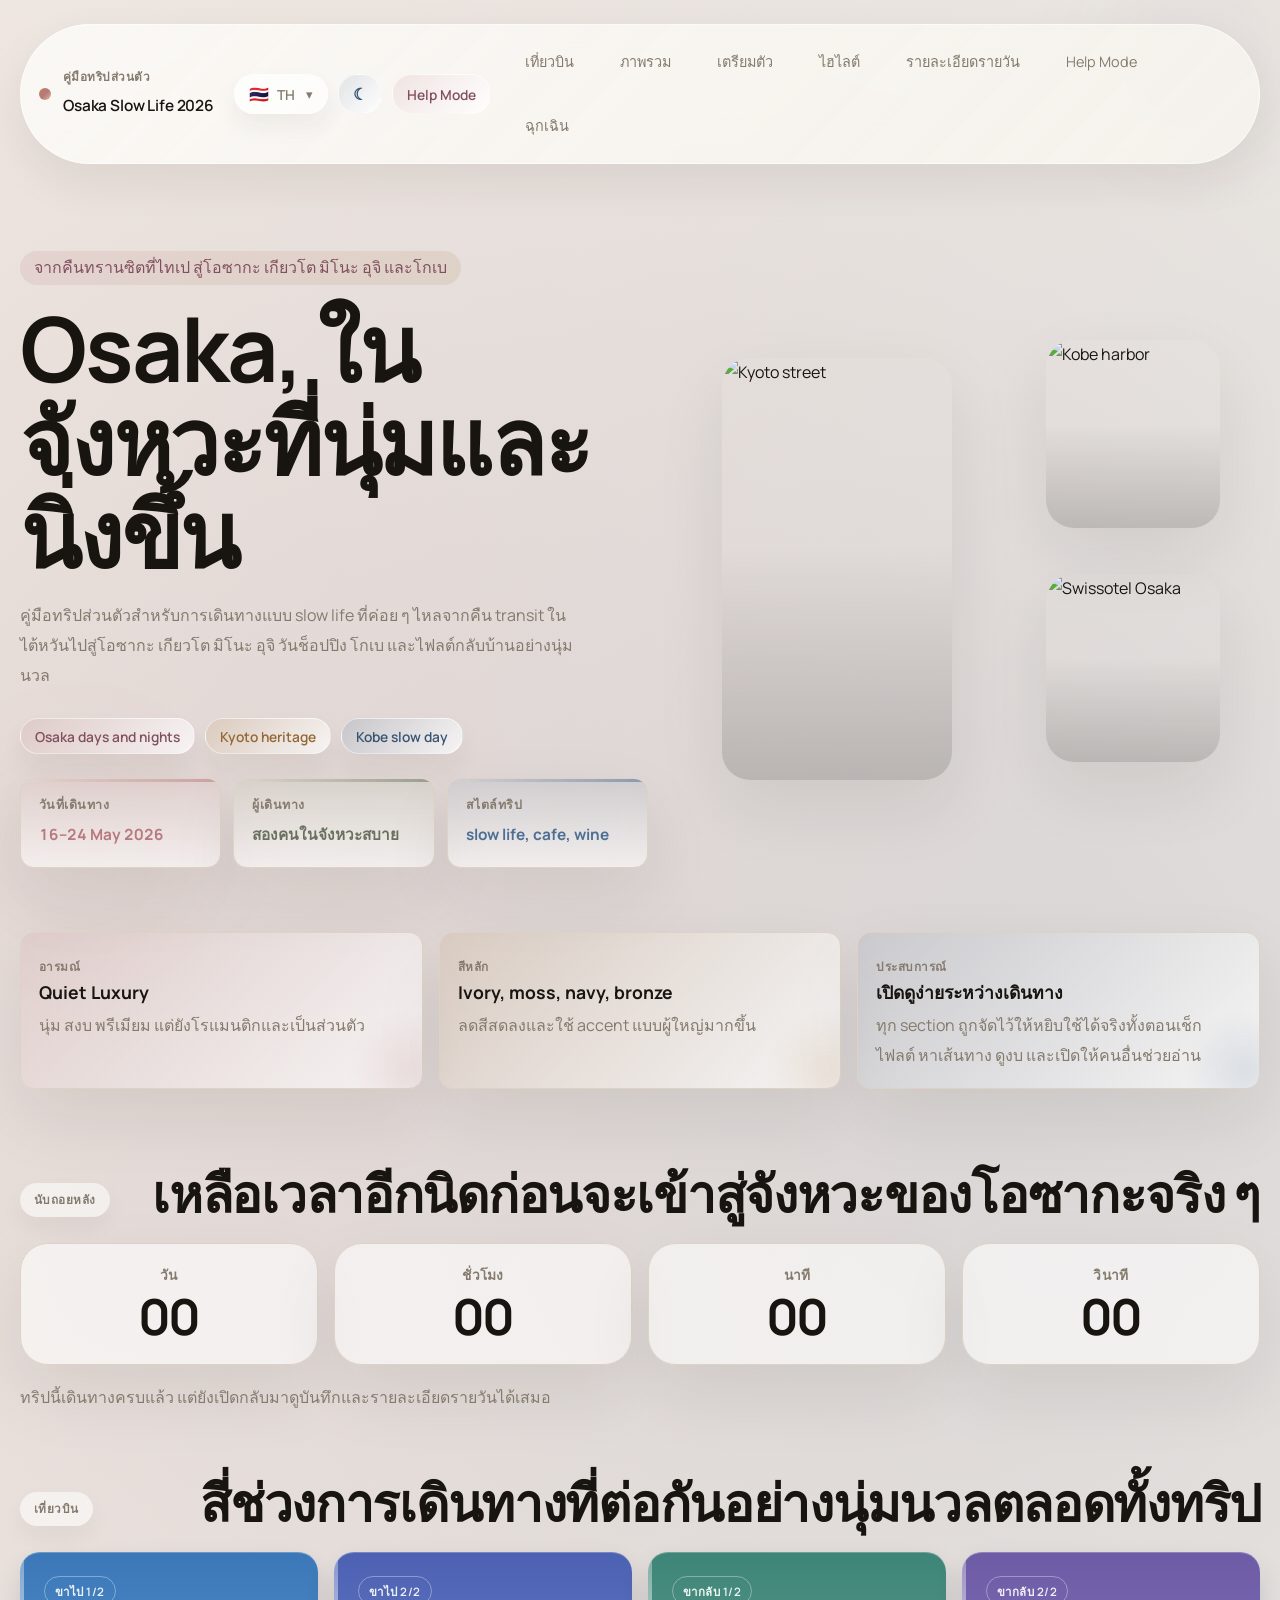
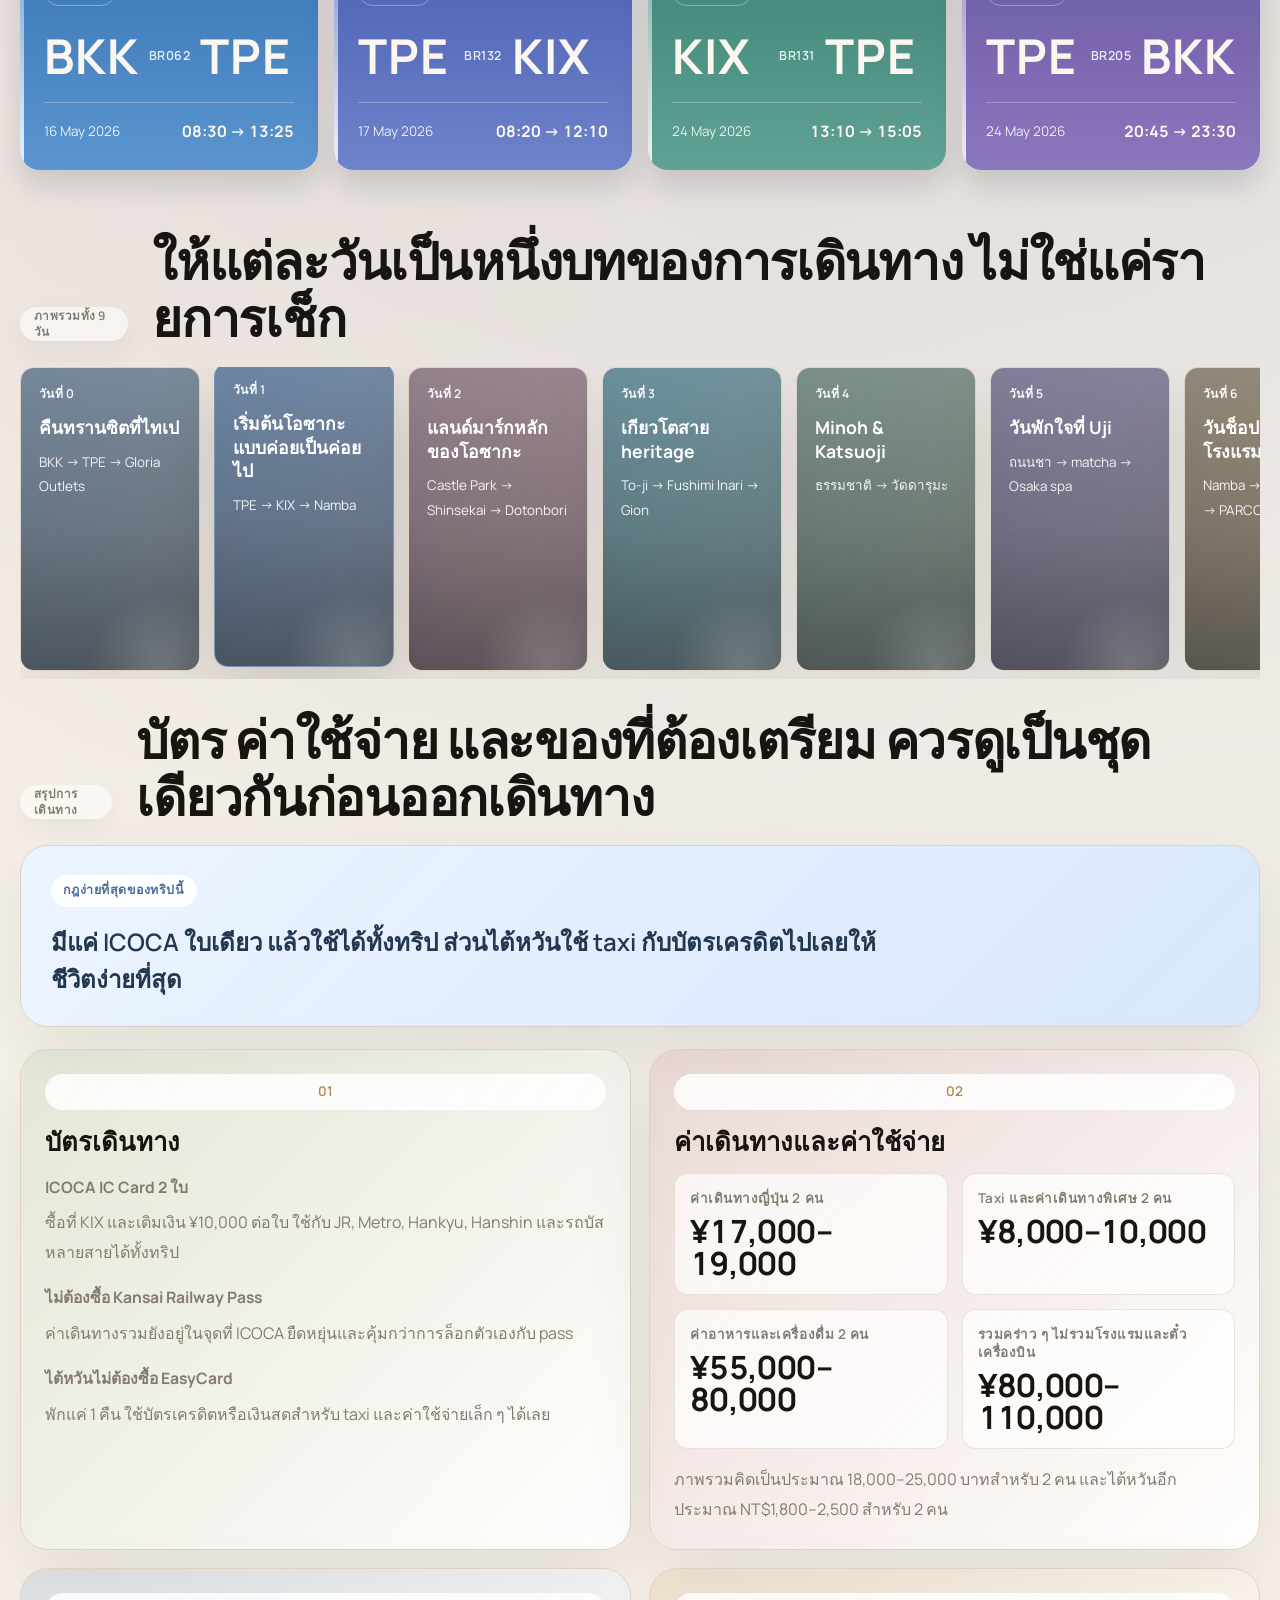
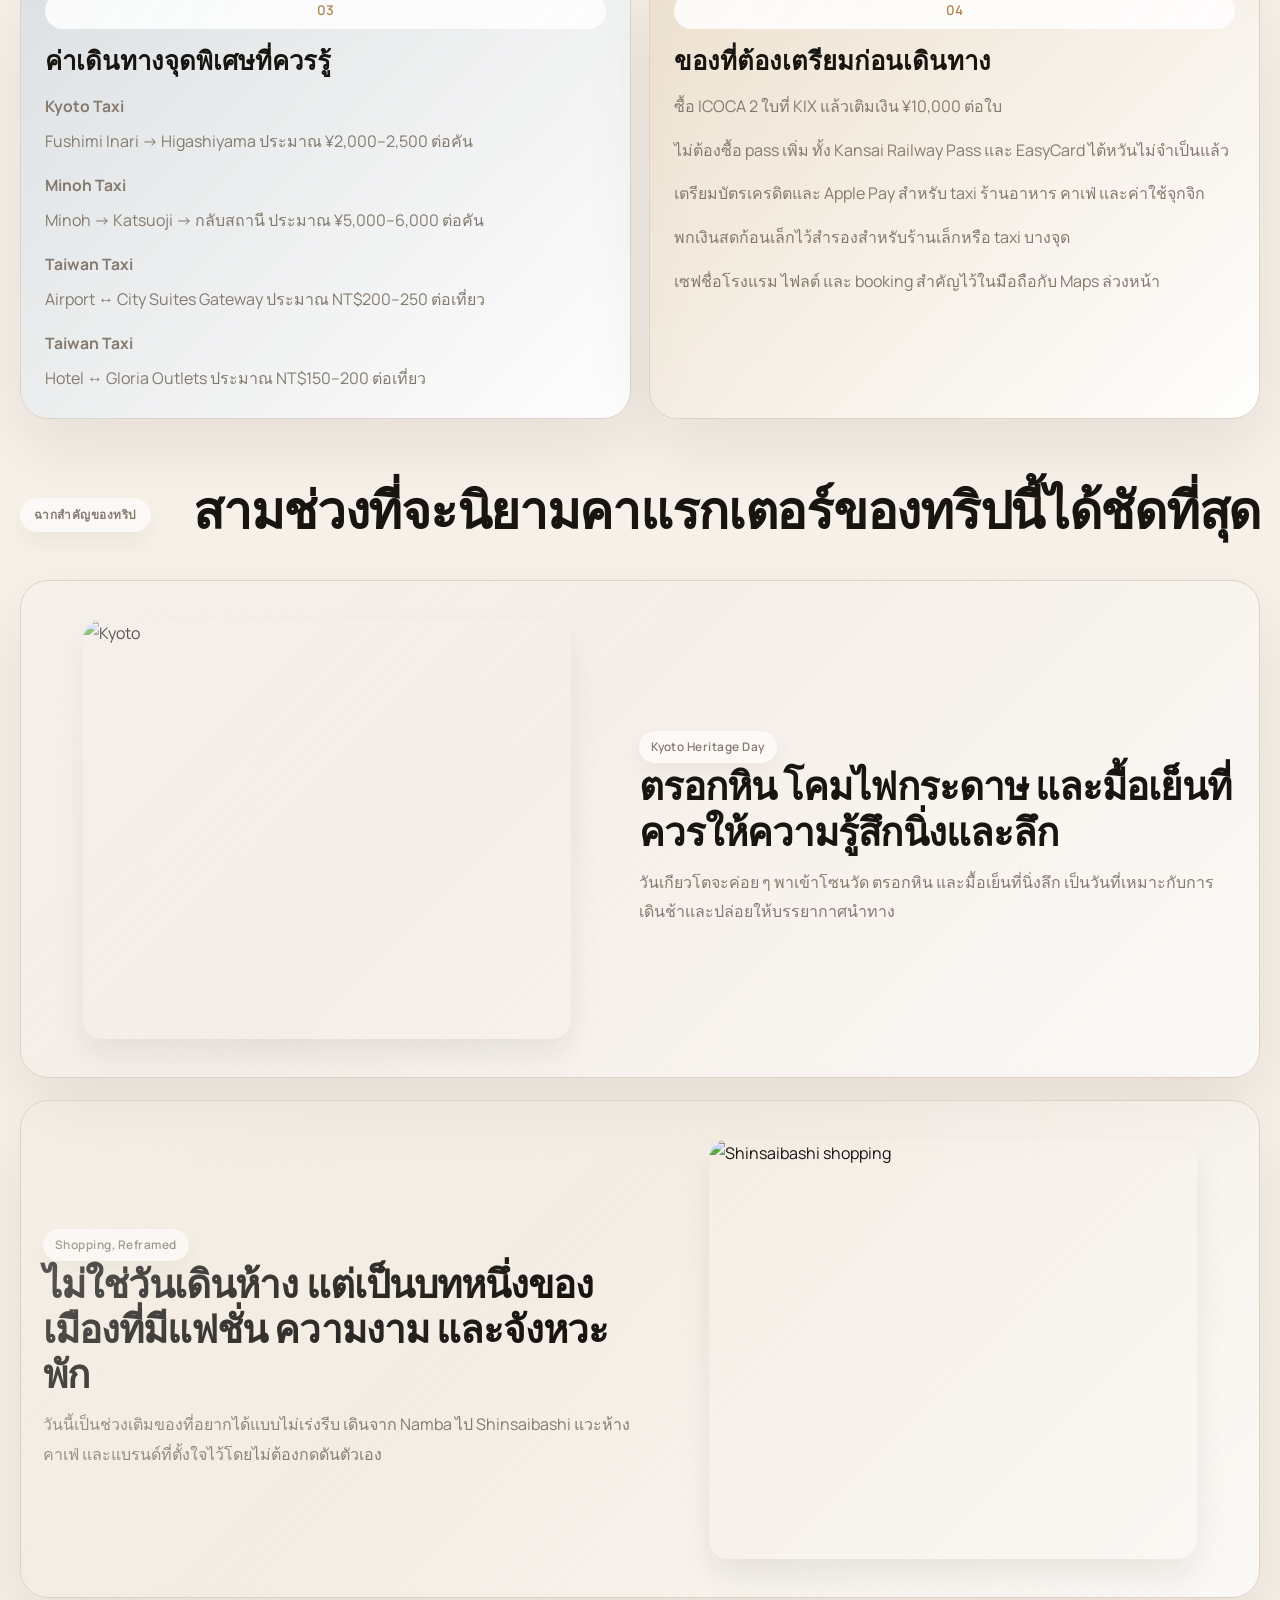
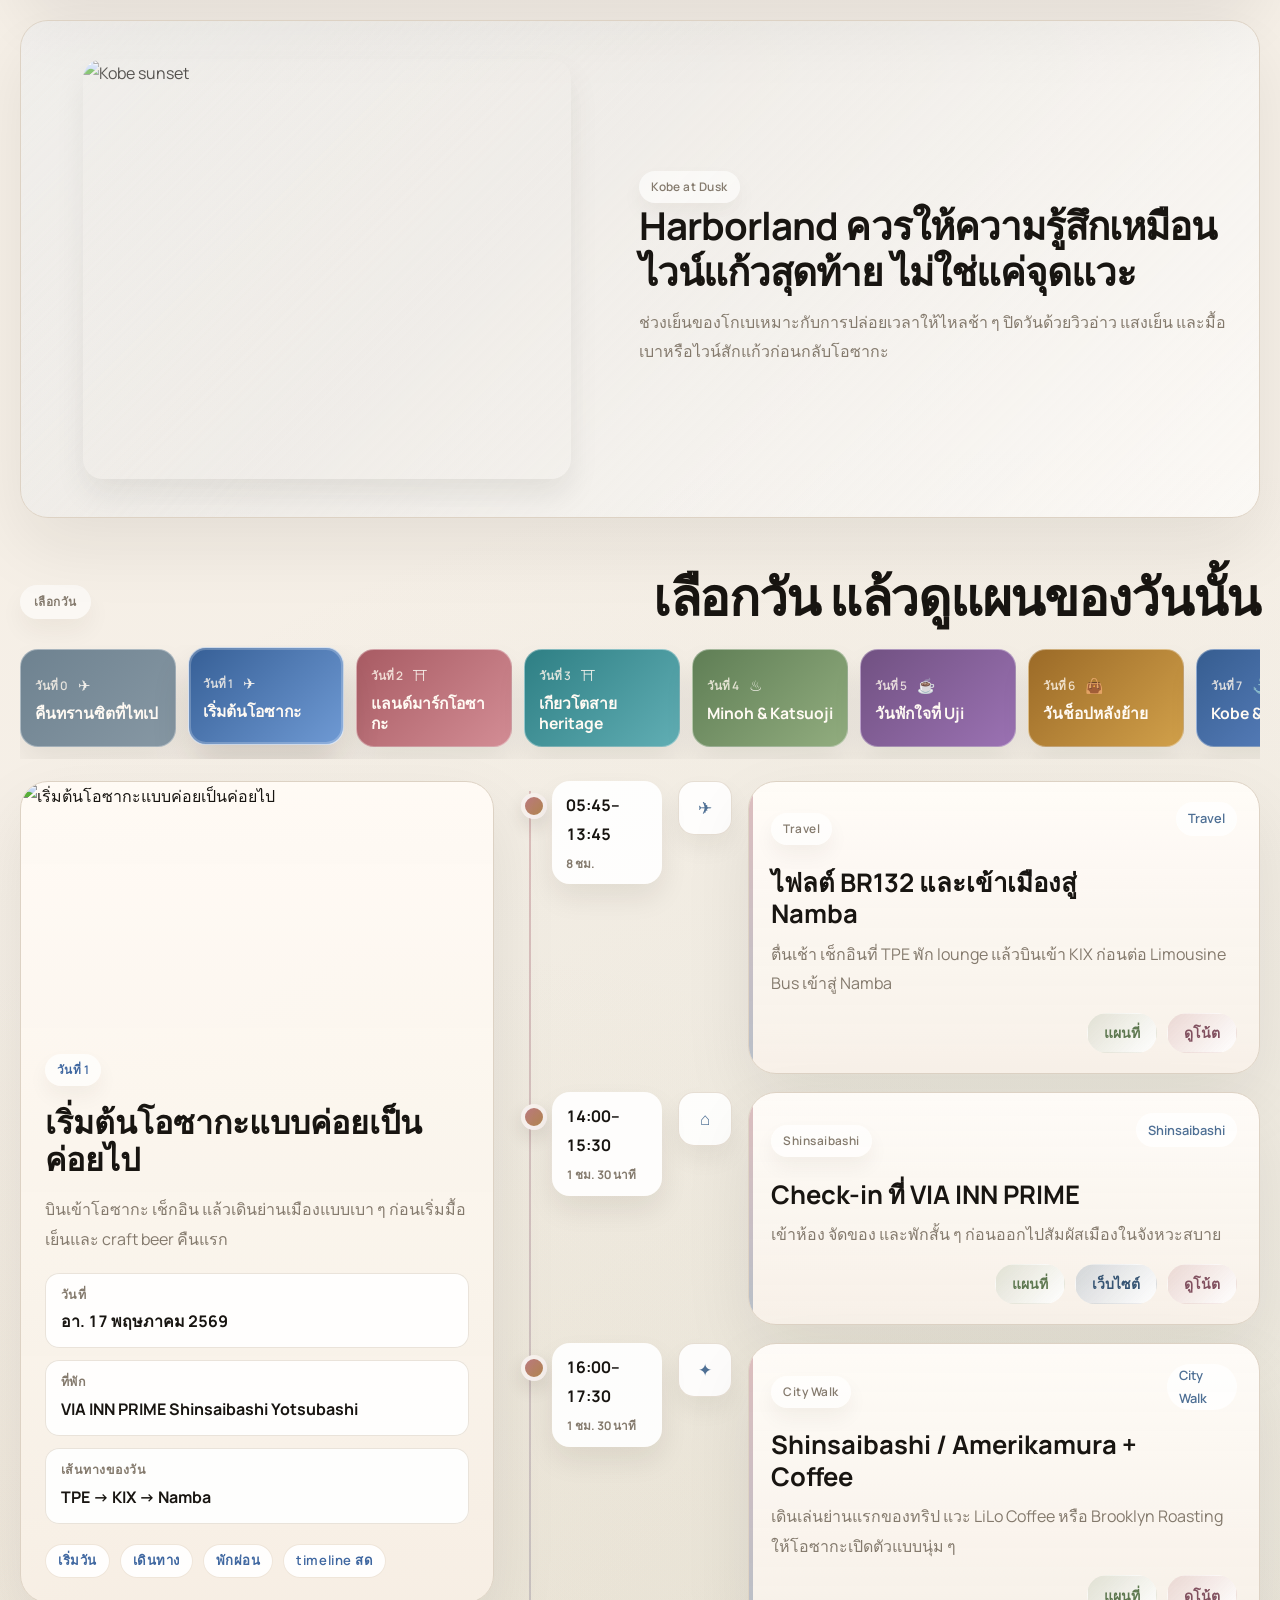
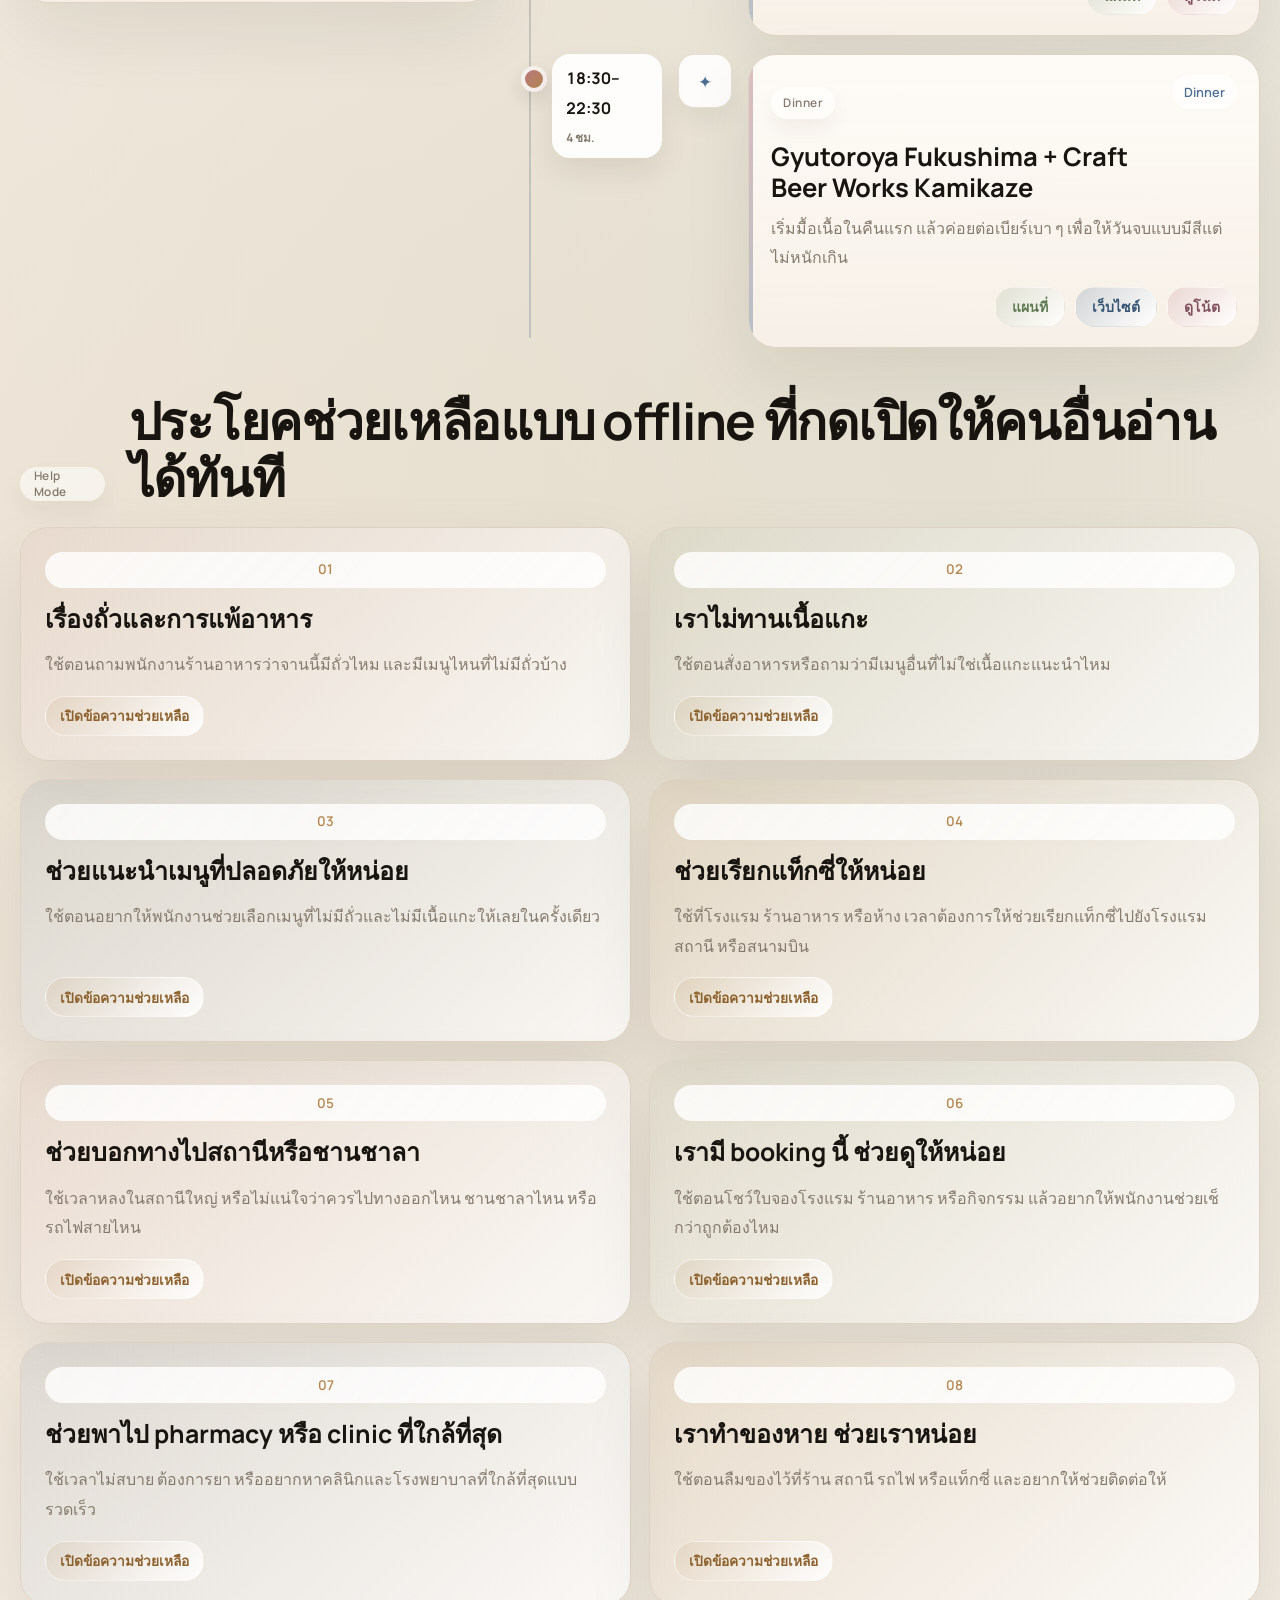
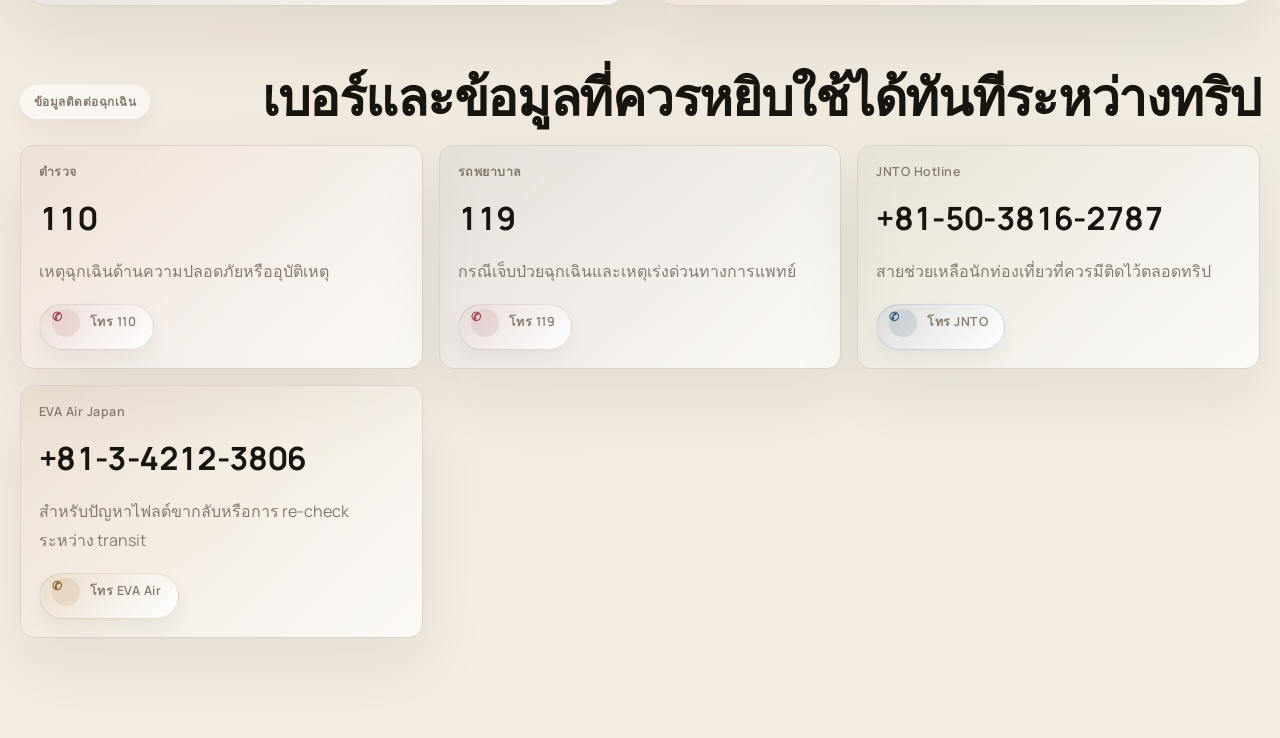
==== commit 0ed8ec85: "Add files via upload" ====
--- a/index.html
+++ b/index.html
@@ -110,9 +110,9 @@
             </p>
 
             <div class="hero-tones" aria-label="โทนของทริป">
-              <span data-i18n="hero.tones.kyoto">เช้าเกียวโต</span>
-              <span data-i18n="hero.tones.namba">บ่ายนัมบะ</span>
-              <span data-i18n="hero.tones.kobe">เย็นโกเบ</span>
+              <span data-i18n="hero.tones.kyoto">Osaka days and nights</span>
+              <span data-i18n="hero.tones.namba">Kyoto heritage</span>
+              <span data-i18n="hero.tones.kobe">Kobe slow day</span>
             </div>
 
             <div class="hero-meta">
@@ -122,7 +122,7 @@
               </div>
               <div>
                 <span data-i18n="hero.meta.travelers.label">ผู้เดินทาง</span>
-                <strong data-i18n="hero.meta.travelers.value">คู่รักวัย 40s</strong>
+                <strong data-i18n="hero.meta.travelers.value">สองคนในจังหวะสบาย</strong>
               </div>
               <div>
                 <span data-i18n="hero.meta.style.label">สไตล์ทริป</span>
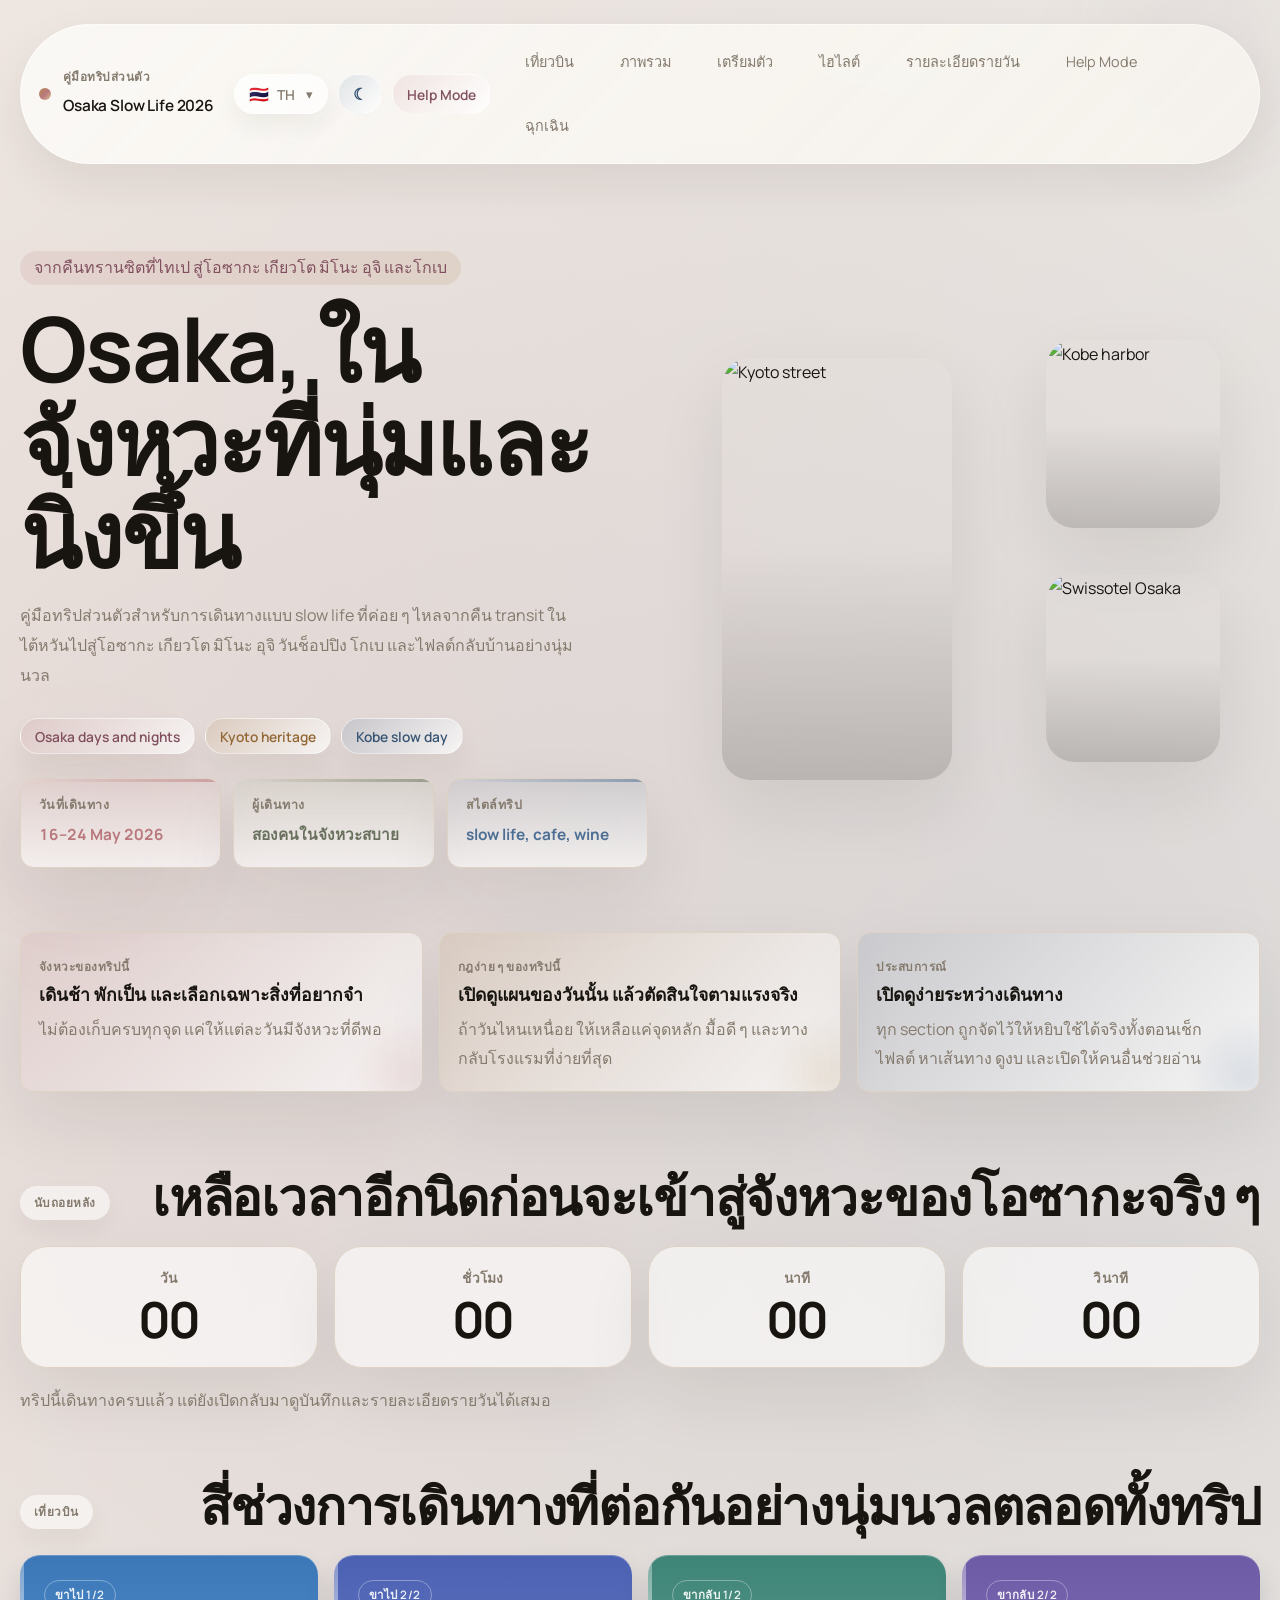
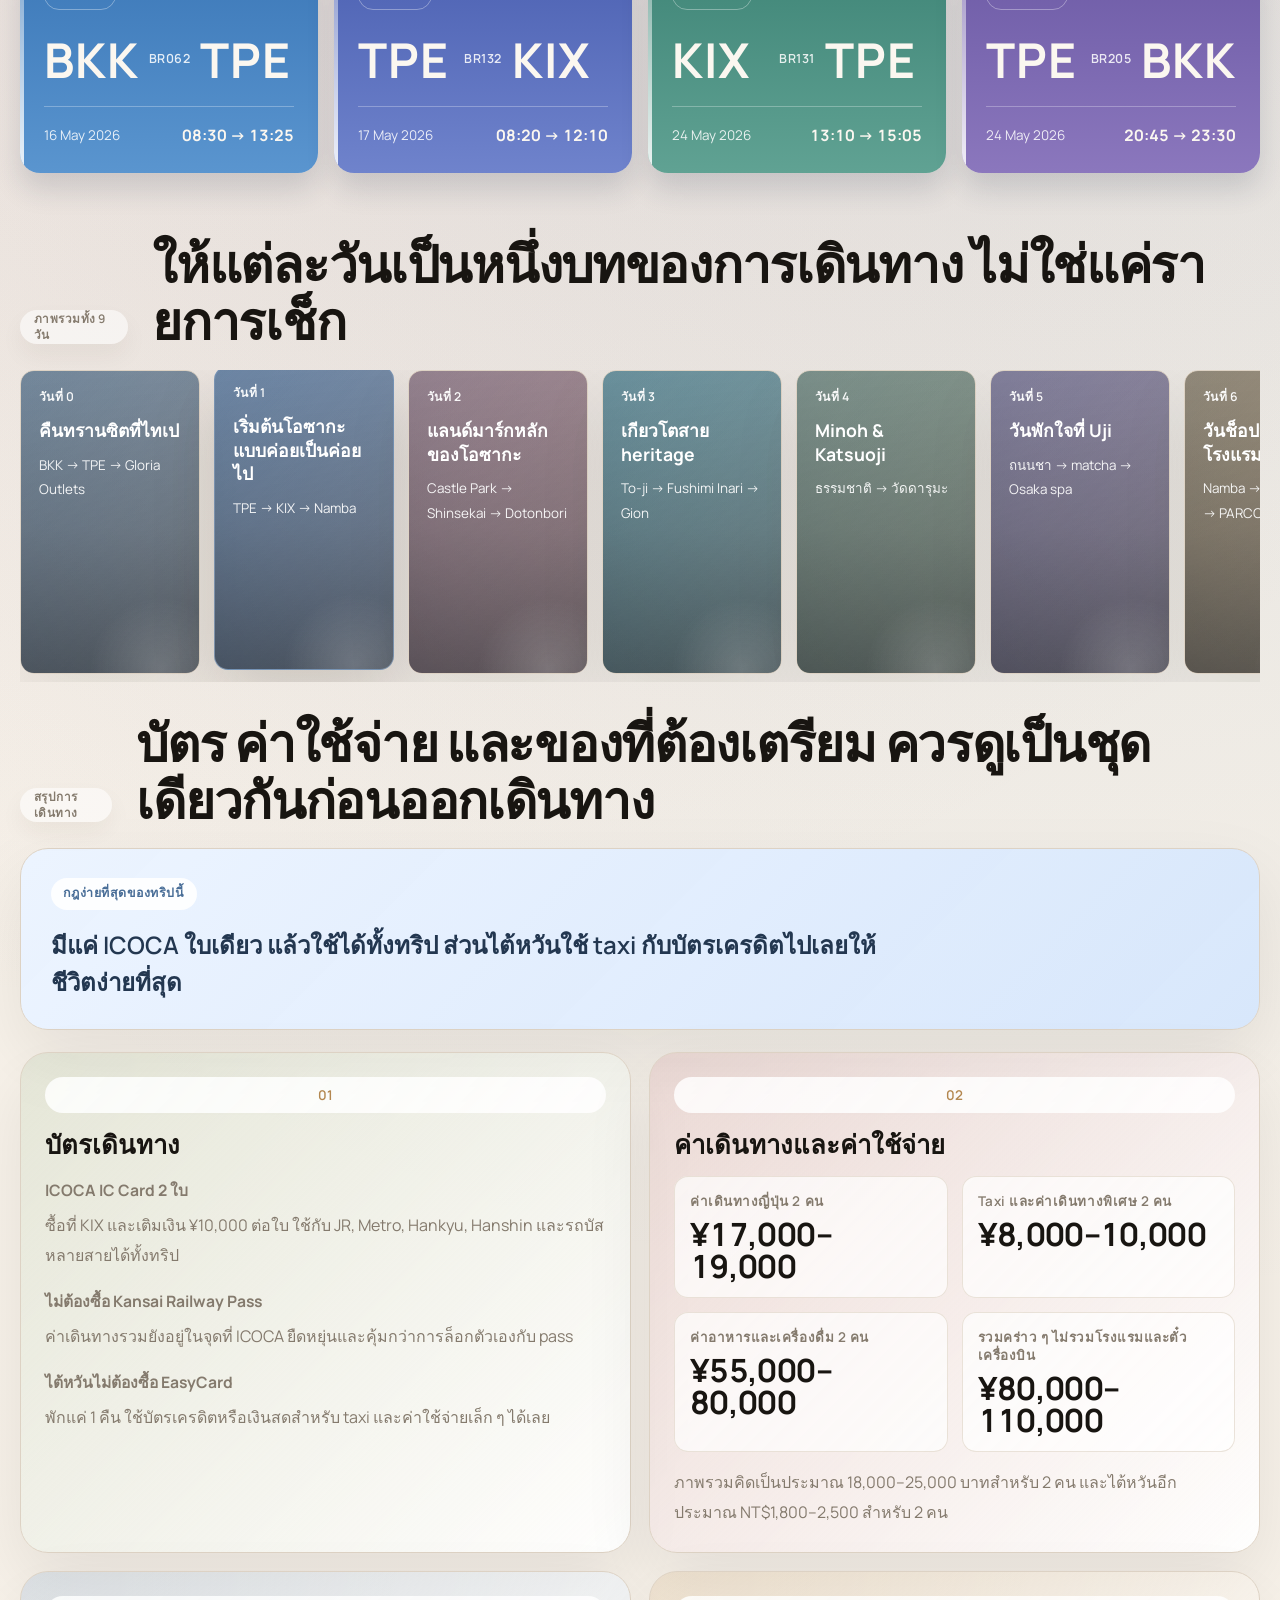
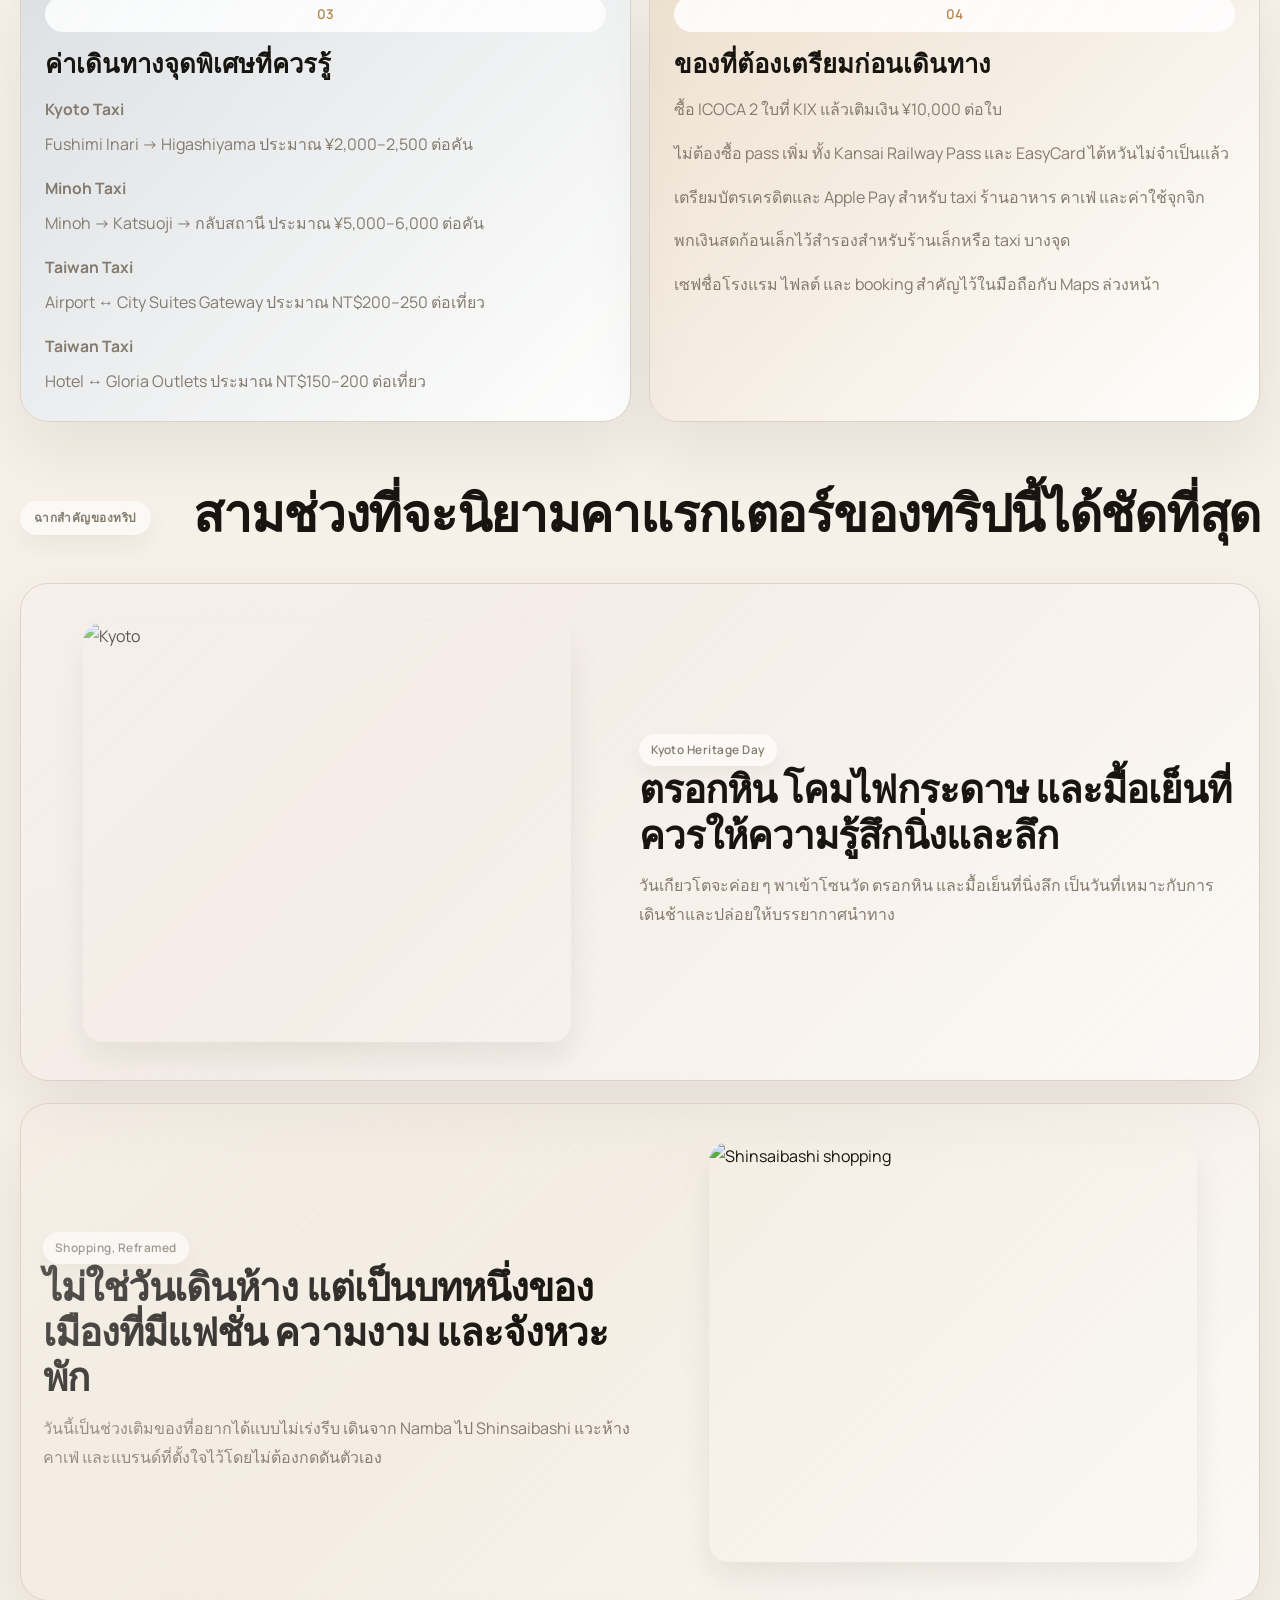
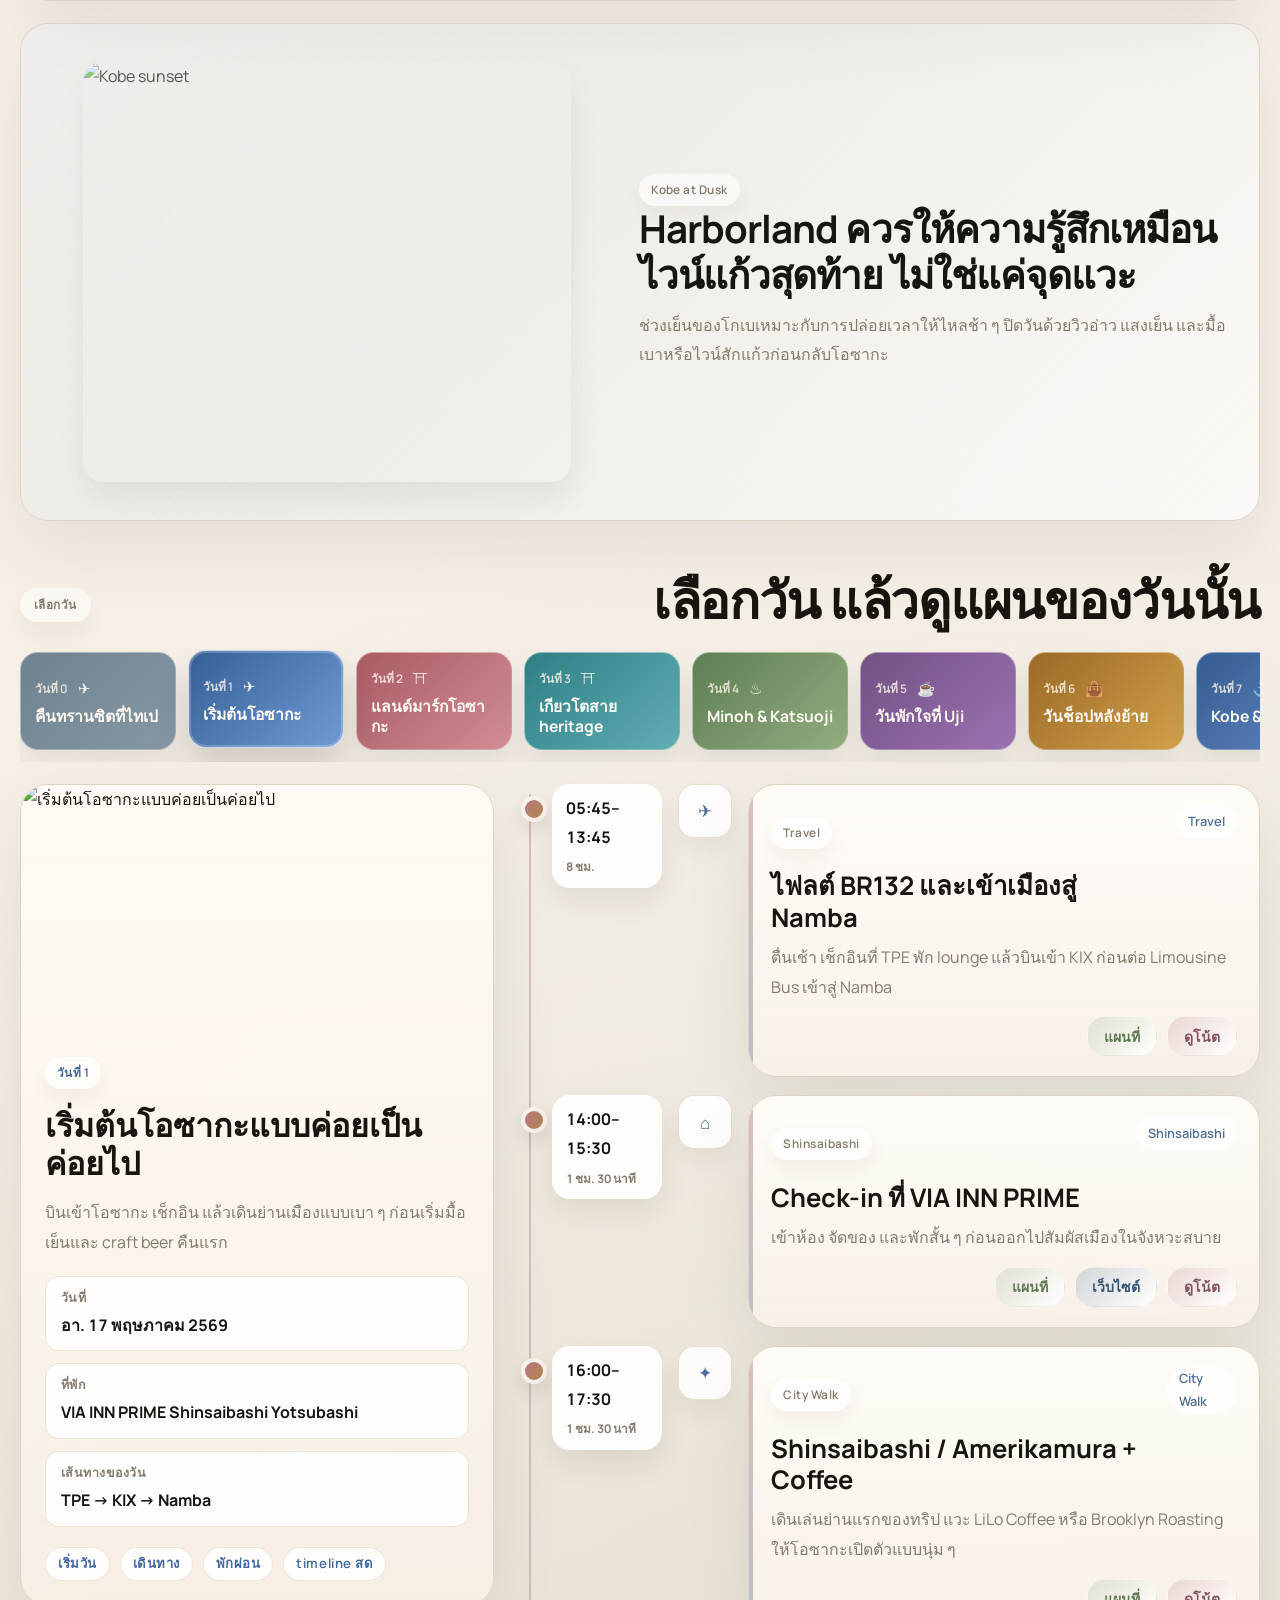
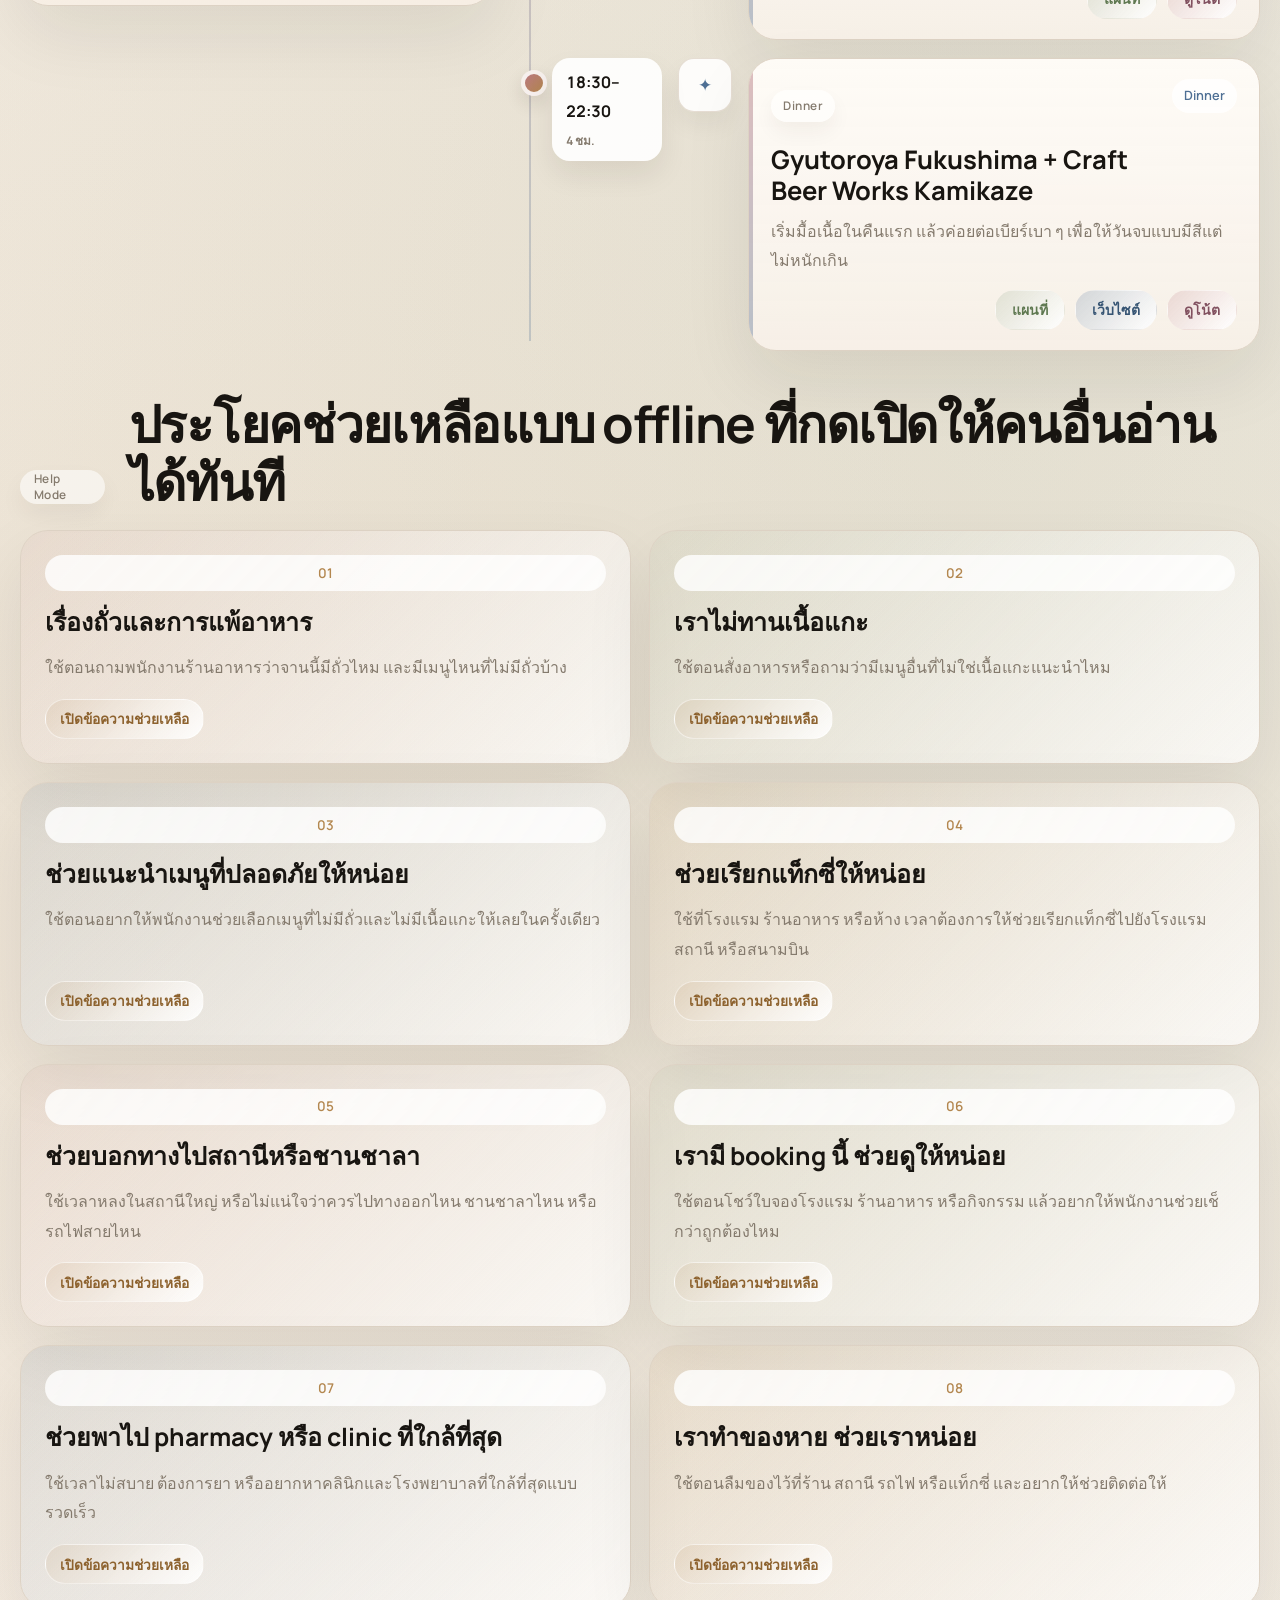
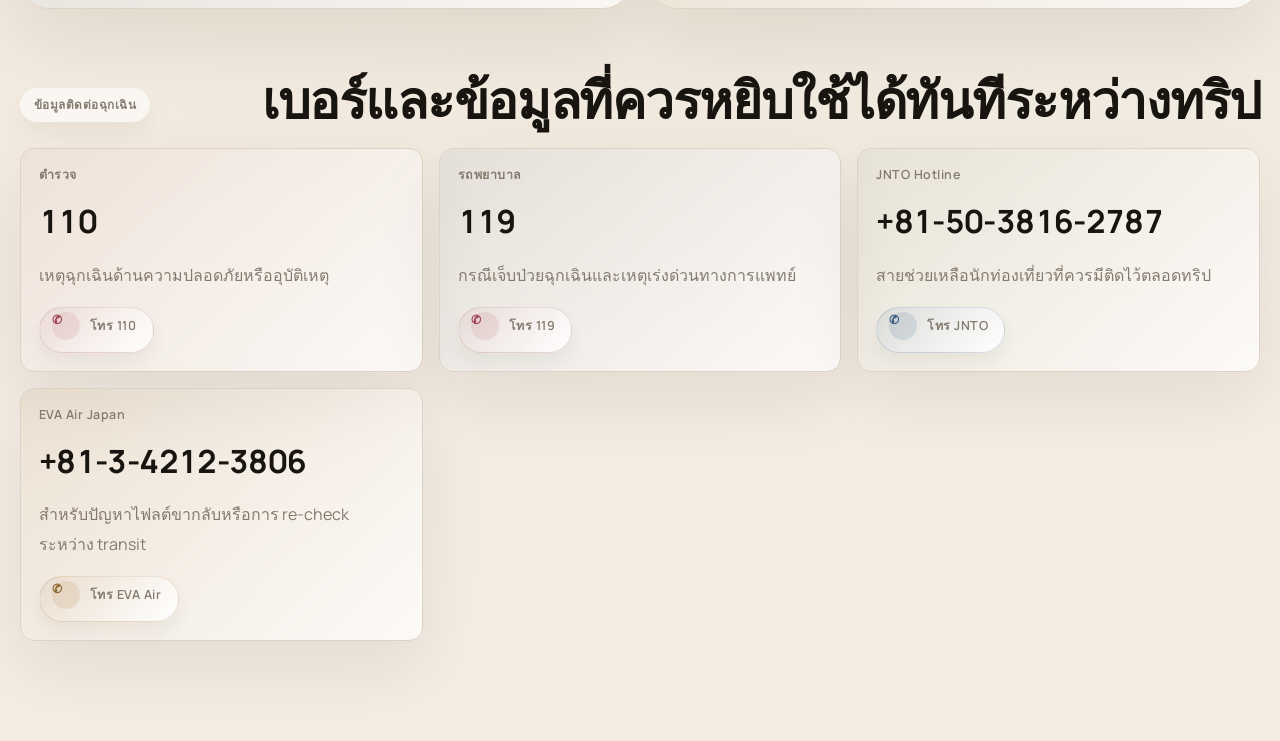
==== commit 0b1965cd: "Add files via upload" ====
--- a/index.html
+++ b/index.html
@@ -2,12 +2,24 @@
 <html lang="th">
   <head>
     <meta charset="UTF-8" />
-    <meta name="viewport" content="width=device-width, initial-scale=1.0" />
-    <title>Osaka Slow Life 2026 — Belmond x Aman Edition</title>
+    <meta name="viewport" content="width=device-width, initial-scale=1, viewport-fit=cover" />
+    <title>Osaka Slow Life 2026</title>
     <meta
       name="description"
       content="คู่มือทริปส่วนตัวสำหรับ Osaka Slow Life 2026 พร้อมเที่ยวบิน แผนรายวัน งบ และ Help Mode ใช้งานระหว่างเที่ยว"
     />
+    <meta name="theme-color" content="#1E2A38" />
+    <meta name="mobile-web-app-capable" content="yes" />
+    <meta name="application-name" content="Osaka 2026" />
+    <meta name="apple-mobile-web-app-capable" content="yes" />
+    <meta name="apple-mobile-web-app-title" content="Osaka 2026" />
+    <meta name="apple-mobile-web-app-status-bar-style" content="black-translucent" />
+    <meta name="msapplication-TileColor" content="#FAF6EF" />
+    <link rel="manifest" href="manifest.webmanifest" />
+    <link rel="icon" href="assets/icons/favicon.ico" sizes="any" />
+    <link rel="icon" type="image/png" sizes="32x32" href="assets/icons/favicon-32.png" />
+    <link rel="icon" type="image/png" sizes="16x16" href="assets/icons/favicon-16.png" />
+    <link rel="apple-touch-icon" sizes="180x180" href="assets/icons/apple-touch-icon.png" />
     <link rel="preconnect" href="https://fonts.googleapis.com" />
     <link rel="preconnect" href="https://fonts.gstatic.com" crossorigin />
     <link
@@ -155,14 +167,16 @@
 
         <section class="curated-strip">
           <article>
-            <span class="strip-label" data-i18n="strip.mood.label">อารมณ์</span>
-            <strong data-i18n="strip.mood.title">Quiet Luxury</strong>
-            <p data-i18n="strip.mood.body">นุ่ม สงบ พรีเมียม แต่ยังโรแมนติกและเป็นส่วนตัว</p>
+            <span class="strip-label" data-i18n="strip.mood.label">จังหวะของทริปนี้</span>
+            <strong data-i18n="strip.mood.title">เดินช้า พักเป็น และเลือกเฉพาะสิ่งที่อยากจำ</strong>
+            <p data-i18n="strip.mood.body">ไม่ต้องเก็บครบทุกจุด แค่ให้แต่ละวันมีจังหวะที่ดีพอ</p>
           </article>
           <article>
-            <span class="strip-label" data-i18n="strip.palette.label">สีหลัก</span>
-            <strong>Ivory, moss, navy, bronze</strong>
-            <p data-i18n="strip.palette.body">ลดสีสดลงและใช้ accent แบบผู้ใหญ่มากขึ้น</p>
+            <span class="strip-label" data-i18n="strip.palette.label">กฎง่าย ๆ ของทริปนี้</span>
+            <strong data-i18n="strip.palette.title">เปิดดูแผนของวันนั้น แล้วตัดสินใจตามแรงจริง</strong>
+            <p data-i18n="strip.palette.body">
+              ถ้าวันไหนเหนื่อย ให้เหลือแค่จุดหลัก มื้อดี ๆ และทางกลับโรงแรมที่ง่ายที่สุด
+            </p>
           </article>
           <article>
             <span class="strip-label" data-i18n="strip.experience.label">ประสบการณ์</span>
--- a/styles.css
+++ b/styles.css
@@ -618,10 +618,11 @@
 .curated-strip strong {
   display: block;
   margin-bottom: 8px;
-  font-family: var(--font-heading-th);
+  font-family: var(--font-ui);
   font-size: 1.1rem;
-  font-weight: 700;
-  line-height: 1.3;
+  font-weight: 650;
+  letter-spacing: 0;
+  line-height: 1.48;
 }
 
 .curated-strip p,
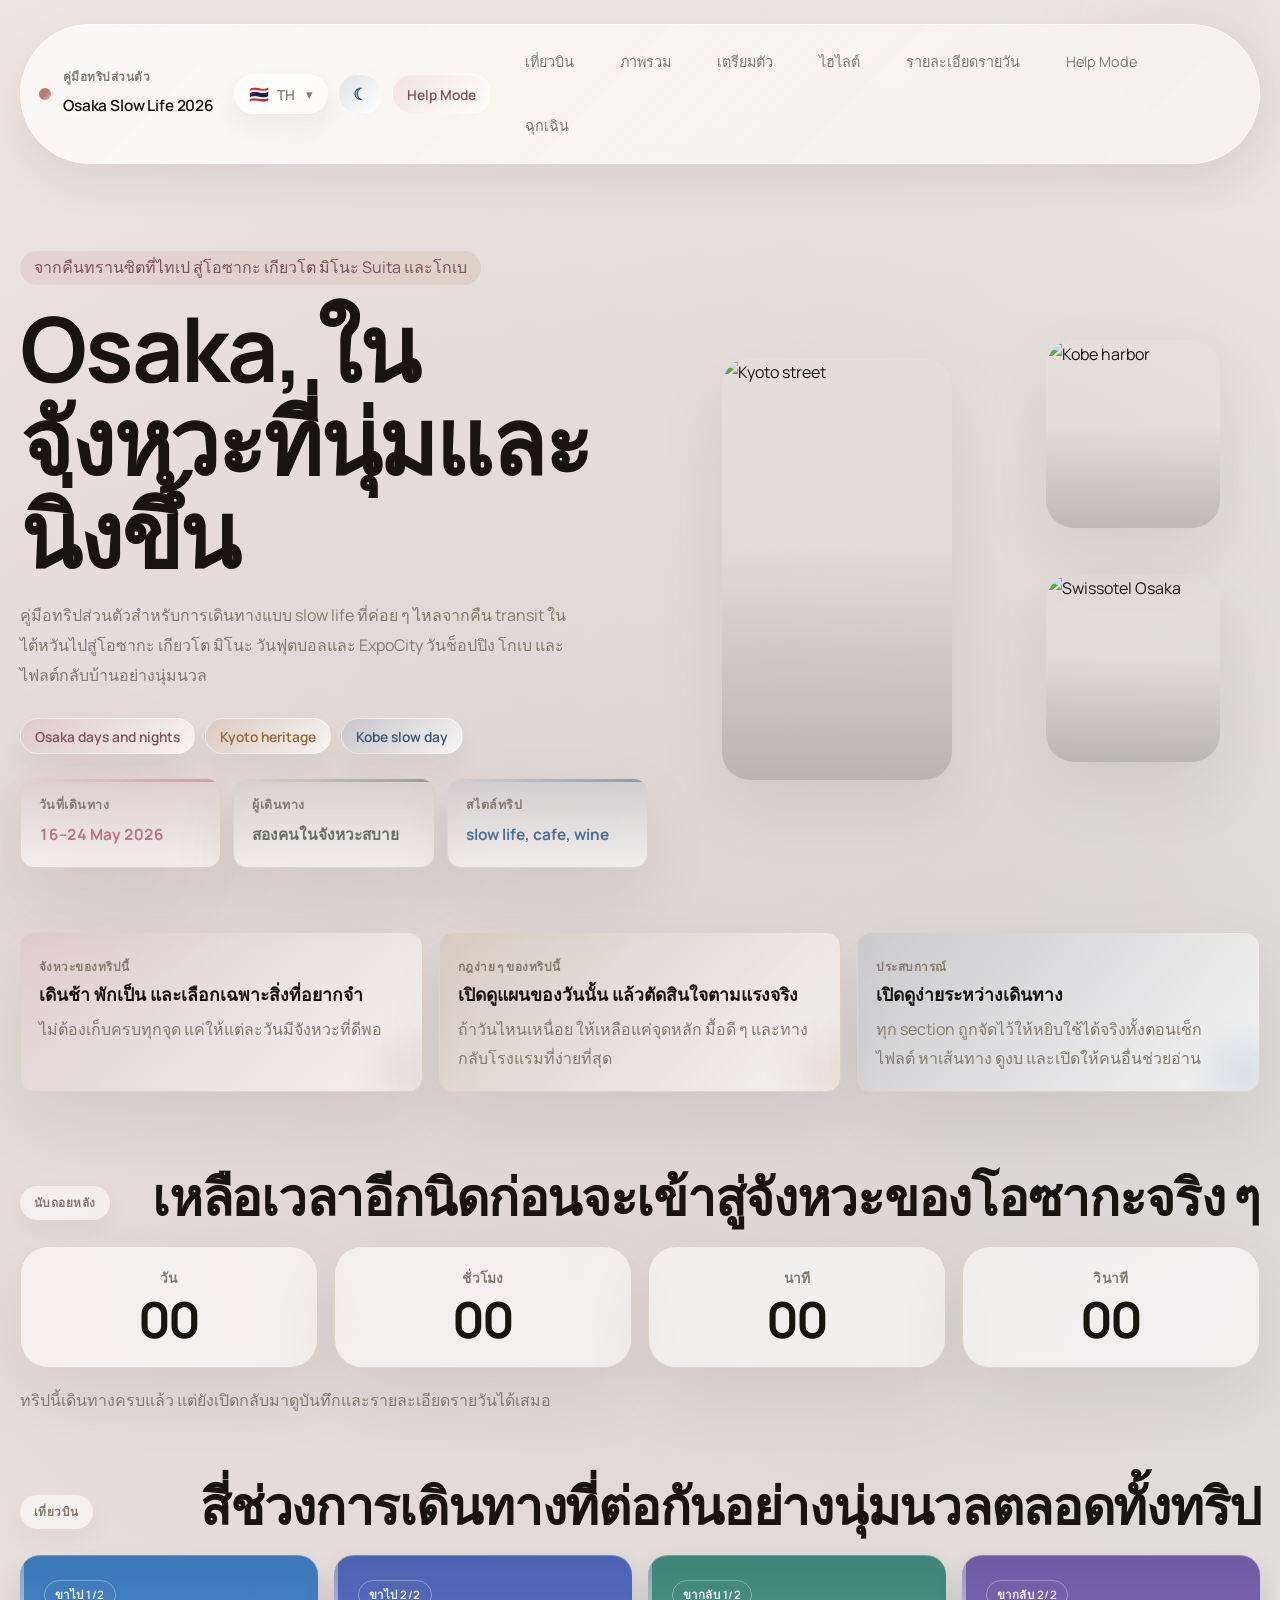
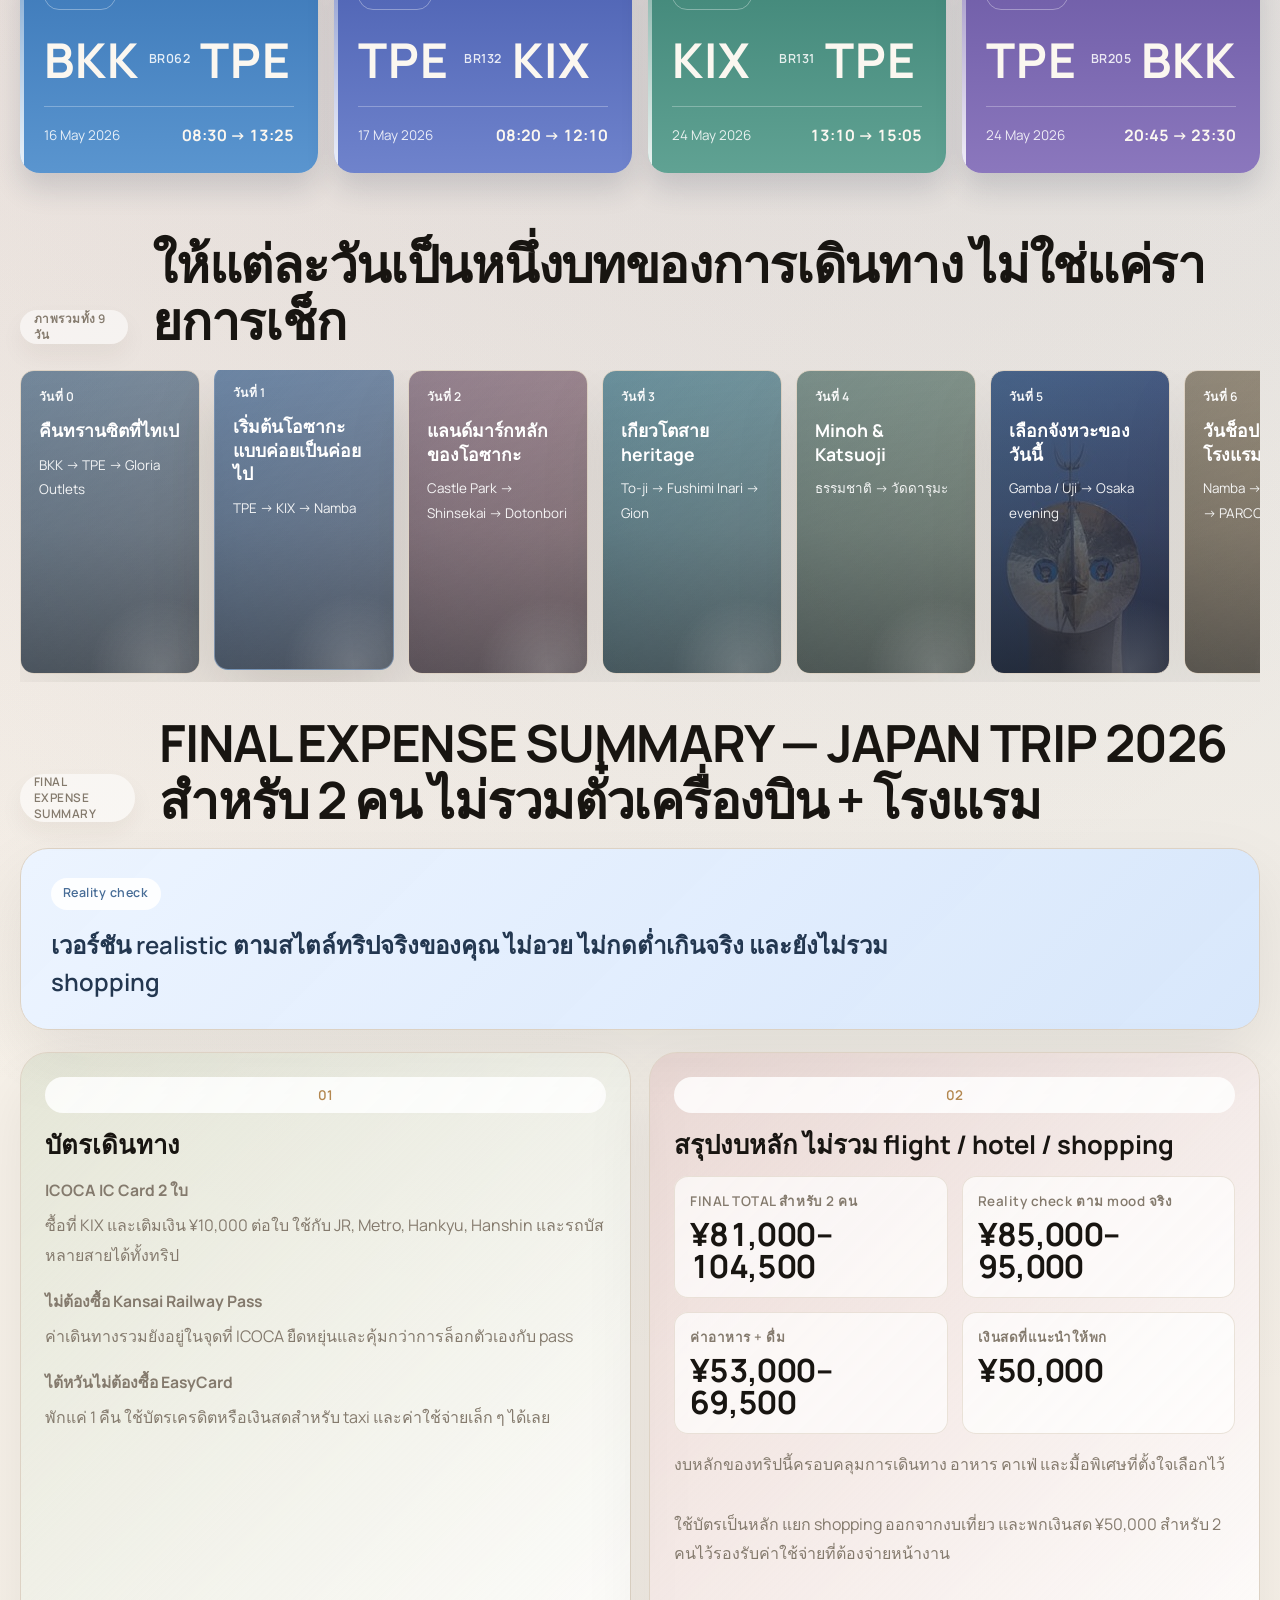
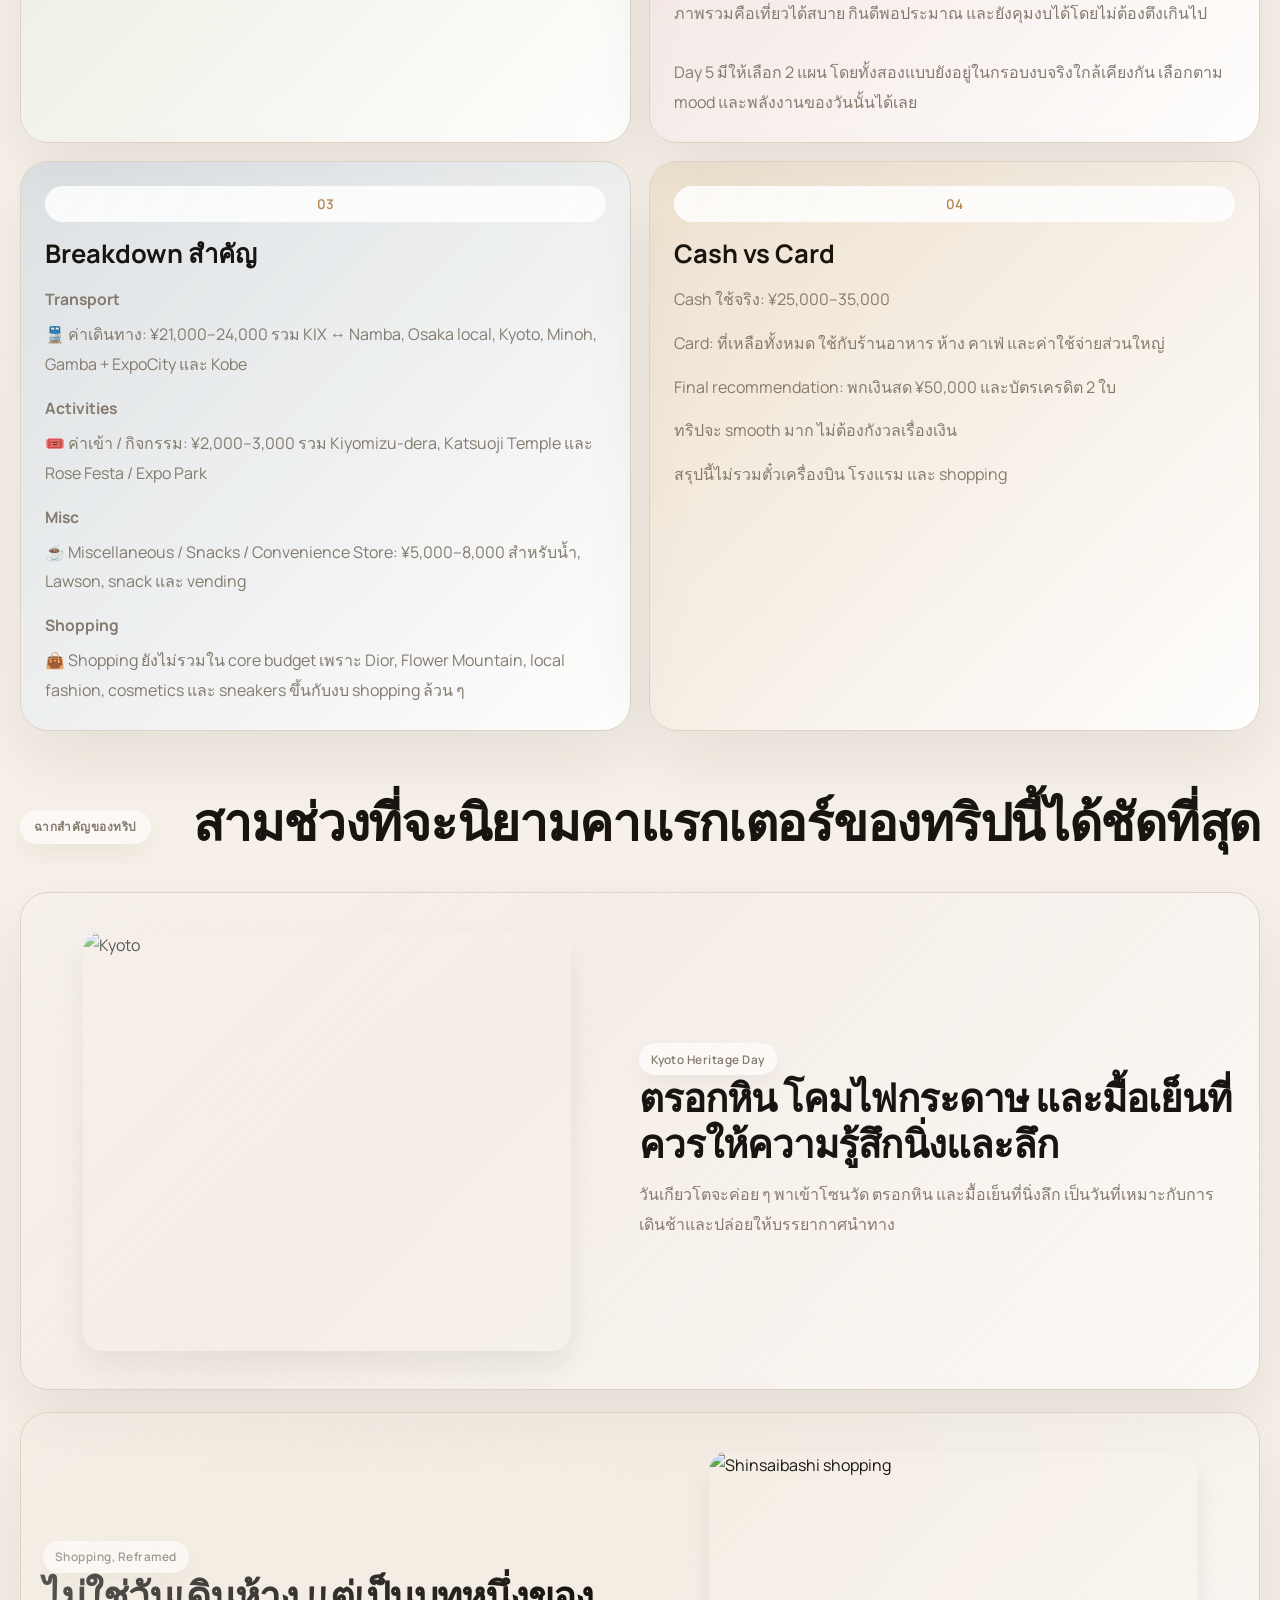
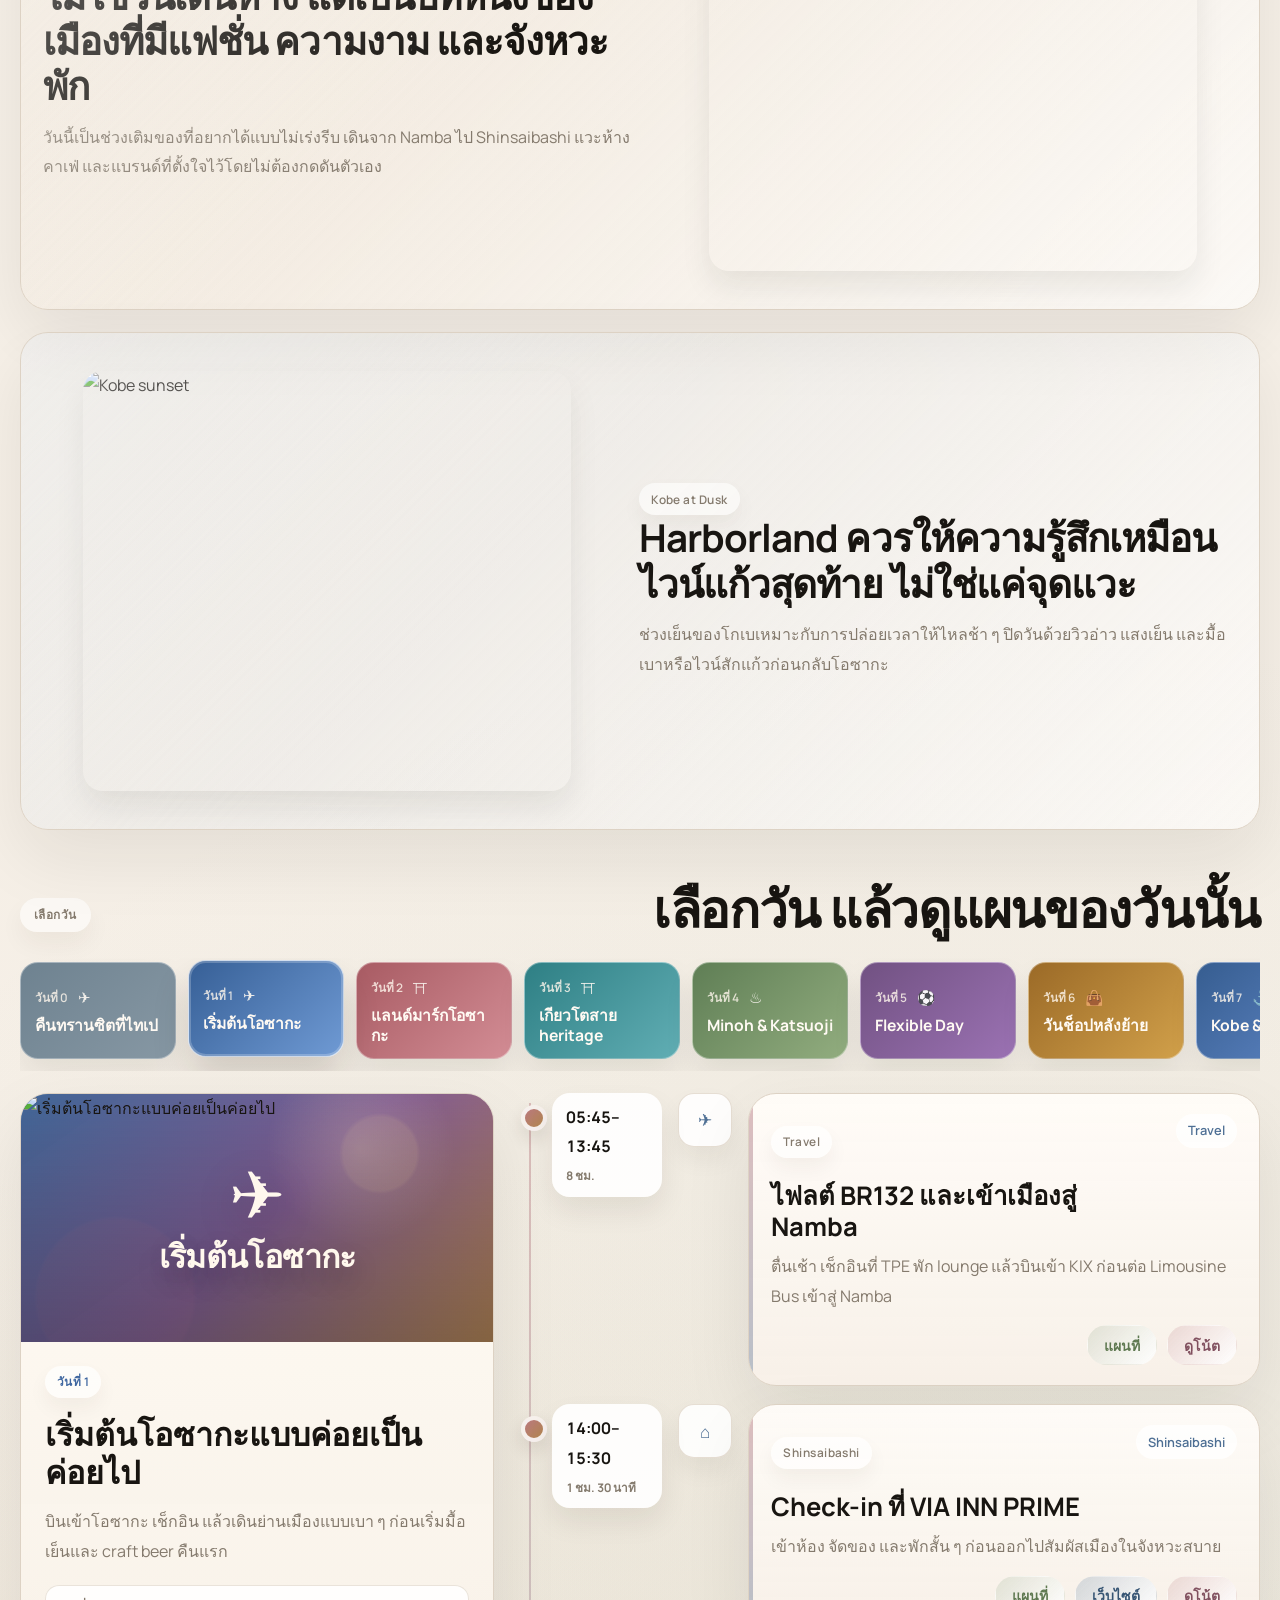
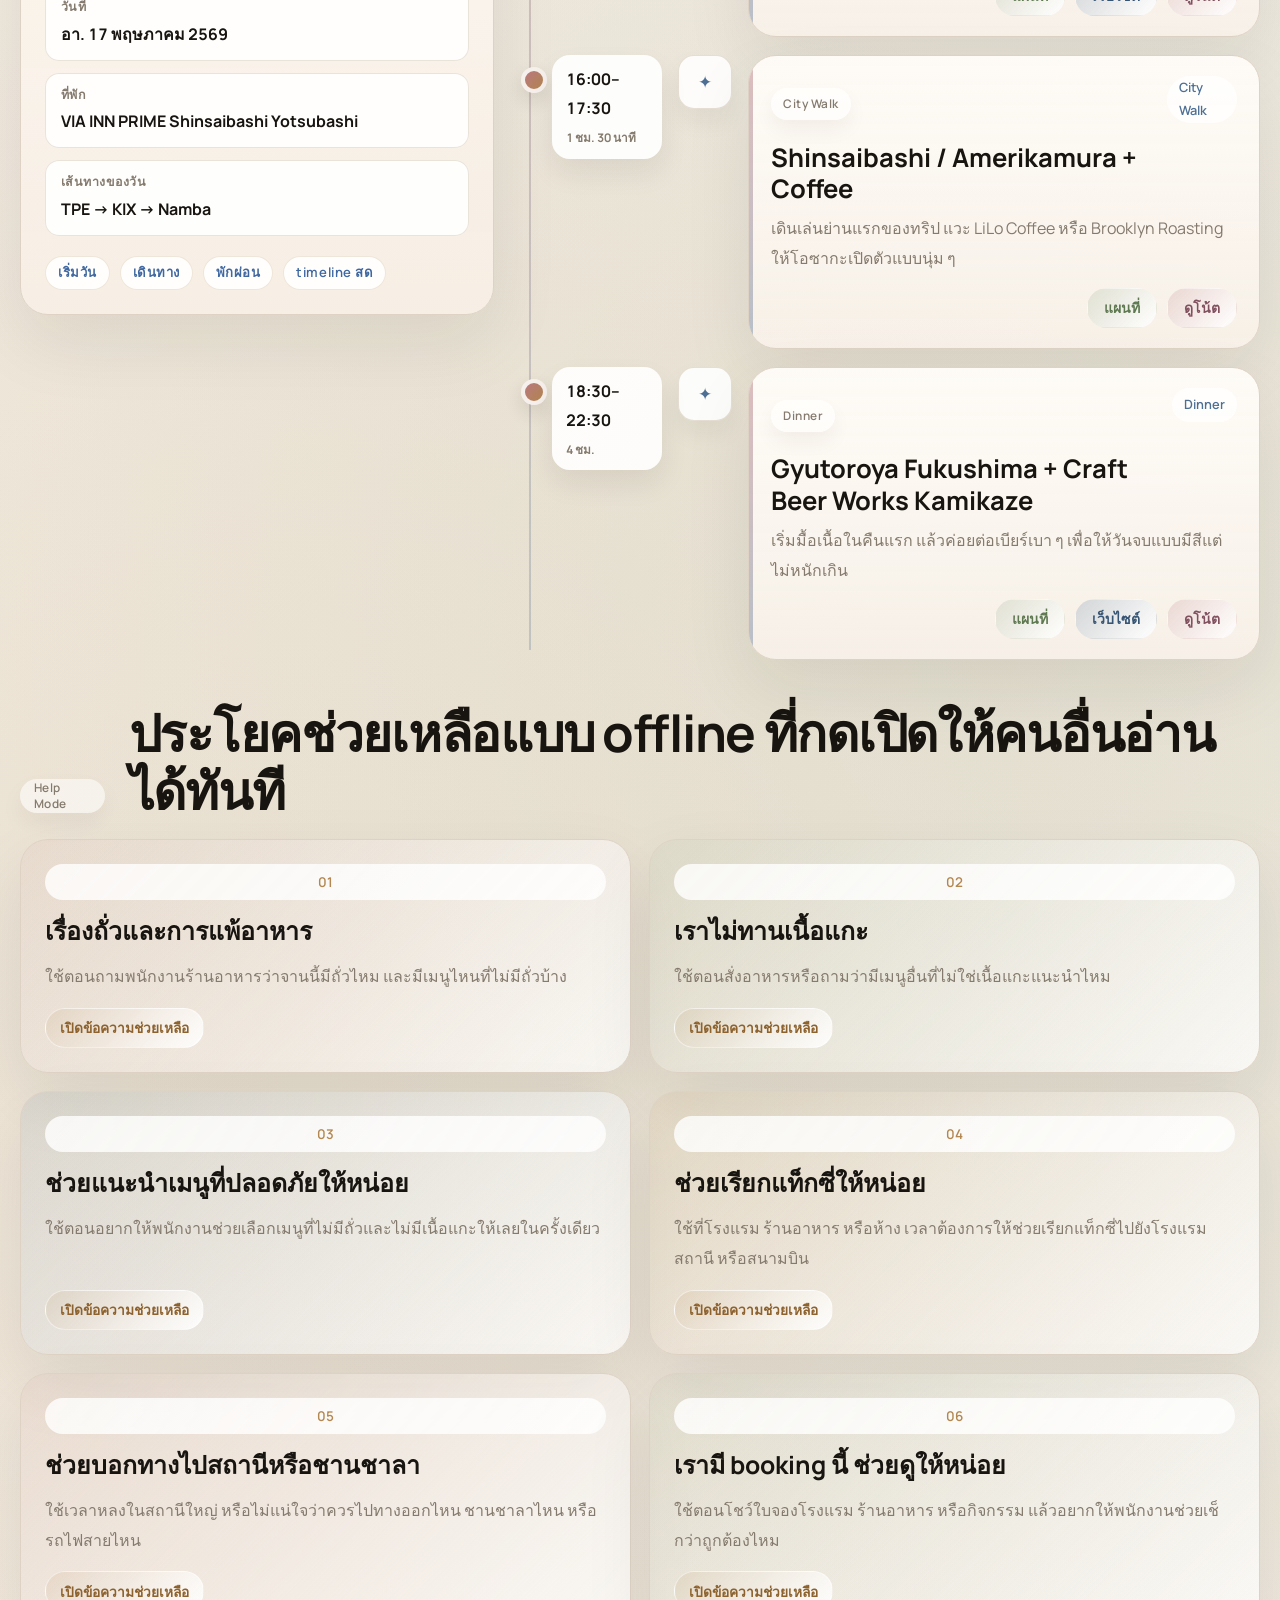
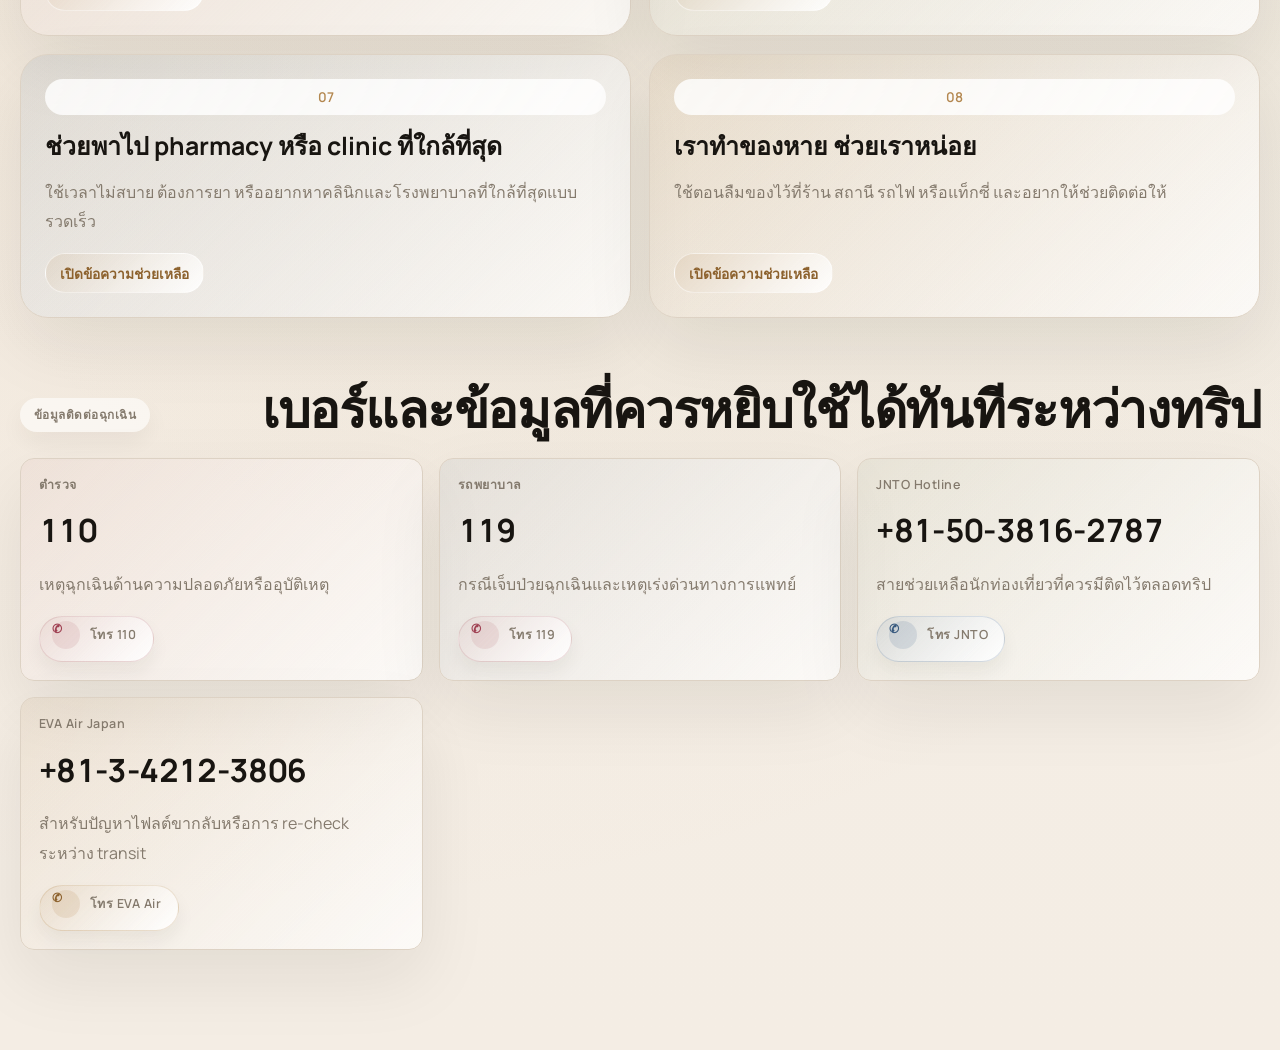
==== commit 34015e8b: "Add files via upload" ====
--- a/index.html
+++ b/index.html
@@ -292,8 +292,8 @@
             </article>
             <article class="overview-card plum">
               <span data-i18n="overview.day5.label">วันที่ 5</span>
-              <strong data-i18n="overview.day5.title">วันพักใจที่ Uji</strong>
-              <p data-i18n="overview.day5.body">ถนนชา → matcha → Osaka spa</p>
+              <strong data-i18n="overview.day5.title">เลือกจังหวะของวันนี้</strong>
+              <p data-i18n="overview.day5.body">Gamba / Uji → Osaka evening</p>
             </article>
             <article class="overview-card bronze">
               <span data-i18n="overview.day6.label">วันที่ 6</span>
@@ -315,13 +315,13 @@
 
         <section class="section-block trip-intel" id="trip-intel">
           <div class="section-heading">
-            <p data-i18n="intel.heading.label">สรุปการเดินทาง</p>
-            <h2 data-i18n="intel.heading.title">บัตร ค่าใช้จ่าย และของที่ต้องเตรียม ควรดูเป็นชุดเดียวกันก่อนออกเดินทาง</h2>
+            <p data-i18n="intel.heading.label">FINAL EXPENSE SUMMARY</p>
+            <h2 data-i18n="intel.heading.title">FINAL EXPENSE SUMMARY — JAPAN TRIP 2026 สำหรับ 2 คน ไม่รวมตั๋วเครื่องบิน + โรงแรม</h2>
           </div>
 
           <div class="intel-quote">
-            <span class="intel-quote-kicker" data-i18n="intel.quote.kicker">กฎง่ายที่สุดของทริปนี้</span>
-            <p data-i18n="intel.quote.body">มีแค่ ICOCA ใบเดียว แล้วใช้ได้ทั้งทริป ส่วนไต้หวันใช้ taxi กับบัตรเครดิตไปเลยให้ชีวิตง่ายที่สุด</p>
+            <span class="intel-quote-kicker" data-i18n="intel.quote.kicker">Reality check</span>
+            <p data-i18n="intel.quote.body">เวอร์ชัน realistic ตามสไตล์ทริปจริงของคุณ ไม่อวย ไม่กดต่ำเกินจริง และยังไม่รวม shopping</p>
           </div>
 
           <div class="intel-grid">
@@ -346,60 +346,60 @@
 
             <article class="intel-card">
               <span class="intel-index">02</span>
-              <h3 data-i18n="intel.cards.costs.title">ค่าเดินทางและค่าใช้จ่าย</h3>
+              <h3 data-i18n="intel.cards.costs.title">สรุปงบหลัก ไม่รวม flight / hotel / shopping</h3>
               <div class="intel-totals">
                 <div>
-                  <span data-i18n="intel.totals.transit.label">ค่าเดินทางญี่ปุ่น 2 คน</span>
-                  <strong>¥17,000–19,000</strong>
+                  <span data-i18n="intel.totals.transit.label">FINAL TOTAL สำหรับ 2 คน</span>
+                  <strong>¥81,000–104,500</strong>
                 </div>
                 <div>
-                  <span data-i18n="intel.totals.taxi.label">Taxi และค่าเดินทางพิเศษ 2 คน</span>
-                  <strong>¥8,000–10,000</strong>
+                  <span data-i18n="intel.totals.taxi.label">Reality check ตาม mood จริง</span>
+                  <strong>¥85,000–95,000</strong>
                 </div>
                 <div>
-                  <span data-i18n="intel.totals.food.label">ค่าอาหารและเครื่องดื่ม 2 คน</span>
-                  <strong>¥55,000–80,000</strong>
+                  <span data-i18n="intel.totals.food.label">ค่าอาหาร + ดื่ม</span>
+                  <strong>¥53,000–69,500</strong>
                 </div>
                 <div>
-                  <span data-i18n="intel.totals.total.label">รวมคร่าว ๆ ไม่รวมโรงแรมและตั๋วเครื่องบิน</span>
-                  <strong>¥80,000–110,000</strong>
+                  <span data-i18n="intel.totals.total.label">เงินสดที่แนะนำให้พก</span>
+                  <strong>¥50,000</strong>
                 </div>
               </div>
-              <p class="intel-note" data-i18n="intel.totals.note">ภาพรวมคิดเป็นประมาณ 18,000–25,000 บาทสำหรับ 2 คน และไต้หวันอีกประมาณ NT$1,800–2,500 สำหรับ 2 คน</p>
+              <p class="intel-note" data-i18n="intel.totals.note">งบหลักของทริปนี้ครอบคลุมการเดินทาง อาหาร คาเฟ่ และมื้อพิเศษที่ตั้งใจเลือกไว้ ใช้บัตรเป็นหลัก แยก shopping ออกจากงบเที่ยว และพกเงินสด ¥50,000 สำหรับ 2 คนไว้รองรับค่าใช้จ่ายที่ต้องจ่ายหน้างาน ภาพรวมคือเที่ยวได้สบาย กินดีพอประมาณ และยังคุมงบได้โดยไม่ต้องตึงเกินไป</p>
             </article>
 
             <article class="intel-card">
               <span class="intel-index">03</span>
-              <h3 data-i18n="intel.cards.extras.title">ค่าเดินทางจุดพิเศษที่ควรรู้</h3>
+              <h3 data-i18n="intel.cards.extras.title">Breakdown สำคัญ</h3>
               <ul class="intel-list compact">
                 <li>
-                  <strong>Kyoto Taxi</strong>
-                  <p data-i18n="intel.extras.kyoto">Fushimi Inari → Higashiyama ประมาณ ¥2,000–2,500 ต่อคัน</p>
+                  <strong>Transport</strong>
+                  <p data-i18n="intel.extras.kyoto">🚆 ค่าเดินทาง: ¥21,000–24,000 รวม KIX ↔ Namba, Osaka local, Kyoto, Minoh, Gamba + ExpoCity และ Kobe</p>
                 </li>
                 <li>
-                  <strong>Minoh Taxi</strong>
-                  <p data-i18n="intel.extras.minoh">Minoh → Katsuoji → กลับสถานี ประมาณ ¥5,000–6,000 ต่อคัน</p>
+                  <strong>Activities</strong>
+                  <p data-i18n="intel.extras.minoh">🎟️ ค่าเข้า / กิจกรรม: ¥2,000–3,000 รวม Kiyomizu-dera, Katsuoji Temple และ Rose Festa / Expo Park</p>
                 </li>
                 <li>
-                  <strong>Taiwan Taxi</strong>
-                  <p data-i18n="intel.extras.taiwanAirport">Airport ↔ City Suites Gateway ประมาณ NT$200–250 ต่อเที่ยว</p>
+                  <strong>Misc</strong>
+                  <p data-i18n="intel.extras.taiwanAirport">☕ Miscellaneous / Snacks / Convenience Store: ¥5,000–8,000 สำหรับน้ำ, Lawson, snack และ vending</p>
                 </li>
                 <li>
-                  <strong>Taiwan Taxi</strong>
-                  <p data-i18n="intel.extras.taiwanOutlet">Hotel ↔ Gloria Outlets ประมาณ NT$150–200 ต่อเที่ยว</p>
+                  <strong>Shopping</strong>
+                  <p data-i18n="intel.extras.taiwanOutlet">👜 Shopping ยังไม่รวมใน core budget เพราะ Dior, Flower Mountain, local fashion, cosmetics และ sneakers ขึ้นกับงบ shopping ล้วน ๆ</p>
                 </li>
               </ul>
             </article>
 
             <article class="intel-card">
               <span class="intel-index">04</span>
-              <h3 data-i18n="intel.cards.prep.title">ของที่ต้องเตรียมก่อนเดินทาง</h3>
+              <h3 data-i18n="intel.cards.prep.title">Cash vs Card</h3>
               <ul class="intel-list compact">
-                <li data-i18n="intel.prep.1">ซื้อ ICOCA 2 ใบที่ KIX แล้วเติมเงิน ¥10,000 ต่อใบ</li>
-                <li data-i18n="intel.prep.2">ไม่ต้องซื้อ pass เพิ่ม ทั้ง Kansai Railway Pass และ EasyCard ไต้หวันไม่จำเป็นแล้ว</li>
-                <li data-i18n="intel.prep.3">เตรียมบัตรเครดิตและ Apple Pay สำหรับ taxi ร้านอาหาร คาเฟ่ และค่าใช้จุกจิก</li>
-                <li data-i18n="intel.prep.4">พกเงินสดก้อนเล็กไว้สำรองสำหรับร้านเล็กหรือ taxi บางจุด</li>
-                <li data-i18n="intel.prep.5">เซฟชื่อโรงแรม ไฟลต์ และ booking สำคัญไว้ในมือถือกับ Maps ล่วงหน้า</li>
+                <li data-i18n="intel.prep.1">Cash ใช้จริง: ¥25,000–35,000</li>
+                <li data-i18n="intel.prep.2">Card: ที่เหลือทั้งหมด ใช้กับร้านอาหาร ห้าง คาเฟ่ และค่าใช้จ่ายส่วนใหญ่</li>
+                <li data-i18n="intel.prep.3">Final recommendation: พกเงินสด ¥50,000 และบัตรเครดิต 2 ใบ</li>
+                <li data-i18n="intel.prep.4">ทริปจะ smooth มาก ไม่ต้องกังวลเรื่องเงิน</li>
+                <li data-i18n="intel.prep.5">สรุปนี้ไม่รวมตั๋วเครื่องบิน โรงแรม และ shopping</li>
               </ul>
             </article>
           </div>
--- a/styles.css
+++ b/styles.css
@@ -927,8 +927,10 @@
 
 .overview-card.plum {
   background-image:
-    linear-gradient(135deg, rgba(133, 97, 151, 0.6), rgba(93, 68, 110, 0.42)),
-    url("https://www.japan-guide.com/g17/3923_01.jpg");
+    linear-gradient(180deg, rgba(18, 24, 31, 0.08) 0%, rgba(18, 24, 31, 0.22) 52%, rgba(18, 24, 31, 0.5) 100%),
+    linear-gradient(135deg, rgba(102, 132, 175, 0.48), rgba(159, 96, 136, 0.34)),
+    url("./assets/images/day5-tower-of-sun.jpg");
+  background-position: center top;
 }
 
 .overview-card.bronze {
@@ -1118,6 +1120,7 @@
 
 .intel-note {
   margin: 0;
+  white-space: pre-line;
 }
 
 .neutral {
@@ -1558,19 +1561,151 @@
 }
 
 .detail-summary-figure {
+  position: relative;
   margin: 0;
   height: 248px;
   overflow: hidden;
+  background:
+    radial-gradient(circle at 76% 24%, rgba(255, 221, 173, 0.5) 0 9%, transparent 10%),
+    radial-gradient(circle at 20% 82%, rgba(236, 145, 161, 0.32) 0 18%, transparent 19%),
+    linear-gradient(145deg, rgba(76, 117, 158, 0.92), rgba(132, 88, 149, 0.84) 48%, rgba(199, 128, 67, 0.78));
 }
 
 .detail-summary-figure img {
+  position: relative;
+  z-index: 1;
   width: 100%;
   height: 100%;
   object-fit: cover;
+  object-position: center center;
+}
+
+.day-image-fallback {
+  position: absolute;
+  inset: 0;
+  display: grid;
+  place-content: center;
+  gap: 10px;
+  padding: 28px;
+  text-align: center;
+  color: #fff8ed;
+  background:
+    linear-gradient(180deg, rgba(18, 28, 40, 0.08), rgba(18, 28, 40, 0.38)),
+    radial-gradient(circle at 72% 22%, rgba(255, 233, 192, 0.28), transparent 24%),
+    linear-gradient(135deg, rgba(63, 103, 160, 0.76), rgba(132, 88, 149, 0.7) 52%, rgba(199, 137, 67, 0.68));
+}
+
+.day-image-fallback span {
+  font-size: clamp(2.4rem, 8vw, 4.2rem);
+  line-height: 1;
+  filter: drop-shadow(0 10px 22px rgba(0, 0, 0, 0.22));
+}
+
+.day-image-fallback strong {
+  font-family: var(--font-display);
+  font-size: clamp(1.35rem, 4vw, 2rem);
+  font-weight: 700;
+  line-height: 1.18;
+  letter-spacing: -0.02em;
+  text-shadow: 0 12px 26px rgba(0, 0, 0, 0.25);
+}
+
+.detail-summary-figure:not(.is-image-missing) .day-image-fallback {
+  display: none;
 }
 
 .detail-summary-copy {
   padding: 24px;
+}
+
+.day5-plan-switcher {
+  margin: 10px 0 18px;
+}
+
+.day5-plan-switcher-label {
+  margin: 0 0 10px;
+  color: var(--ink);
+  font-size: 0.92rem;
+  font-weight: 600;
+  line-height: 1.5;
+}
+
+.day5-plan-grid {
+  display: grid;
+  grid-template-columns: repeat(2, minmax(0, 1fr));
+  gap: 10px;
+}
+
+.day5-plan-pill {
+  display: grid;
+  gap: 5px;
+  padding: 14px;
+  border: 1px solid rgba(207, 188, 166, 0.72);
+  border-radius: 18px;
+  background: linear-gradient(180deg, rgba(255, 252, 247, 0.96), rgba(247, 240, 231, 0.92));
+  color: var(--ink);
+  text-align: left;
+  font: inherit;
+  cursor: pointer;
+  box-shadow: 0 12px 24px rgba(52, 36, 22, 0.08);
+  transition:
+    transform 180ms ease,
+    box-shadow 180ms ease,
+    border-color 180ms ease;
+}
+
+.day5-plan-pill:hover {
+  transform: translateY(-1px);
+  box-shadow: 0 16px 28px rgba(52, 36, 22, 0.11);
+}
+
+.day5-plan-pill.is-active {
+  border-color: rgba(137, 93, 153, 0.5);
+  box-shadow:
+    inset 0 0 0 1px rgba(255, 255, 255, 0.55),
+    0 18px 32px rgba(52, 36, 22, 0.14);
+  background:
+    linear-gradient(180deg, rgba(255, 251, 246, 0.98), rgba(245, 236, 229, 0.94)),
+    linear-gradient(135deg, rgba(102, 132, 175, 0.18), rgba(159, 96, 136, 0.12));
+}
+
+.day5-plan-pill span,
+.day5-plan-pill strong,
+.day5-plan-pill small,
+.day5-plan-pill em {
+  display: block;
+}
+
+.day5-plan-pill span {
+  color: var(--stone);
+  font-size: 0.75rem;
+  font-weight: 700;
+  line-height: 1.3;
+}
+
+.day5-plan-pill strong {
+  font-size: 0.98rem;
+  line-height: 1.28;
+}
+
+.day5-plan-pill small {
+  color: var(--stone);
+  font-size: 0.82rem;
+  line-height: 1.45;
+}
+
+.day5-plan-pill em {
+  color: var(--plum);
+  font-size: 0.82rem;
+  font-style: normal;
+  font-weight: 700;
+  line-height: 1.35;
+}
+
+@media (max-width: 720px) {
+  .day5-plan-grid {
+    grid-template-columns: 1fr;
+  }
 }
 
 .detail-summary-meta {
@@ -1940,6 +2075,7 @@
 body[data-theme="dark"] .detail-summary-card p,
 body[data-theme="dark"] .help-card p,
 body[data-theme="dark"] .help-modal-language-label,
+body[data-theme="dark"] .day5-plan-switcher-label,
 body[data-theme="dark"] .day-detail-pill span,
 body[data-theme="dark"] .day-detail-pill small {
   color: var(--dark-muted);
@@ -2032,6 +2168,29 @@
 
 body[data-theme="dark"] .intel-quote {
   background: linear-gradient(135deg, rgba(39, 52, 67, 0.96), rgba(87, 59, 73, 0.86));
+}
+
+body[data-theme="dark"] .day5-plan-pill {
+  border-color: var(--dark-border);
+  background: linear-gradient(180deg, rgba(29, 42, 58, 0.96), rgba(20, 30, 42, 0.94));
+  color: var(--dark-text);
+  box-shadow: 0 18px 30px rgba(0, 0, 0, 0.2);
+}
+
+body[data-theme="dark"] .day5-plan-pill.is-active {
+  border-color: rgba(169, 200, 236, 0.42);
+  background:
+    linear-gradient(180deg, rgba(34, 50, 70, 0.98), rgba(22, 33, 47, 0.96)),
+    linear-gradient(135deg, rgba(102, 132, 175, 0.14), rgba(159, 96, 136, 0.1));
+}
+
+body[data-theme="dark"] .day5-plan-pill span,
+body[data-theme="dark"] .day5-plan-pill small {
+  color: var(--dark-muted);
+}
+
+body[data-theme="dark"] .day5-plan-pill em {
+  color: var(--dark-bronze);
 }
 
 body[data-theme="dark"] .overview-card.is-selected {
@@ -2978,10 +3137,10 @@
 body[data-theme="dark"] .help-nav-button,
 body[data-theme="dark"] .help-copy-button,
 body[data-theme="dark"] .contact-call-button {
-  border-color: var(--dark-border-strong);
-  background: linear-gradient(180deg, rgba(29, 42, 58, 0.96), rgba(23, 34, 49, 0.98));
-  color: var(--dark-text);
-  box-shadow: 0 14px 28px rgba(0, 0, 0, 0.24);
+  border-color: rgba(232, 219, 198, 0.3);
+  background: linear-gradient(135deg, rgba(67, 78, 96, 0.95), rgba(43, 52, 66, 0.98));
+  color: #f7efe3;
+  box-shadow: 0 10px 20px rgba(0, 0, 0, 0.22);
 }
 
 body[data-theme="dark"] .help-copy-button {
@@ -2994,18 +3153,49 @@
 }
 
 body[data-theme="dark"] .contact-call-icon {
-  background: rgba(233, 164, 173, 0.14);
-  color: var(--dark-rose);
+  background: rgba(255, 255, 255, 0.08);
+  color: #f7efe3;
+}
+
+body[data-theme="dark"] .contact-call-label {
+  color: #f7efe3;
+  opacity: 1;
+}
+
+body[data-theme="dark"] .contact-call-button:hover,
+body[data-theme="dark"] .contact-call-button:focus-visible {
+  border-color: rgba(245, 232, 214, 0.42);
+  box-shadow: 0 14px 26px rgba(0, 0, 0, 0.3);
+}
+
+body[data-theme="dark"] .contacts-grid article:nth-child(1) .contact-call-button,
+body[data-theme="dark"] .contacts-grid article:nth-child(2) .contact-call-button {
+  background: linear-gradient(135deg, rgba(116, 72, 82, 0.96), rgba(70, 47, 56, 0.98));
+  border-color: rgba(230, 168, 176, 0.35);
+  color: #fff3f4;
+}
+
+body[data-theme="dark"] .contacts-grid article:nth-child(1) .contact-call-icon,
+body[data-theme="dark"] .contacts-grid article:nth-child(2) .contact-call-icon {
+  background: rgba(255, 226, 231, 0.12);
+  color: #fff3f4;
 }
 
 body[data-theme="dark"] .contacts-grid article:nth-child(3) .contact-call-icon {
-  background: rgba(169, 200, 236, 0.14);
-  color: var(--dark-lapis);
+  background: rgba(226, 238, 255, 0.12);
+  color: #f7efe3;
 }
 
 body[data-theme="dark"] .contacts-grid article:nth-child(4) .contact-call-icon {
-  background: rgba(229, 192, 131, 0.16);
-  color: var(--dark-bronze);
+  background: rgba(246, 229, 196, 0.12);
+  color: #f7efe3;
+}
+
+body[data-theme="dark"] .contacts-grid article:nth-child(3) .contact-call-button,
+body[data-theme="dark"] .contacts-grid article:nth-child(4) .contact-call-button {
+  background: linear-gradient(135deg, rgba(72, 83, 100, 0.96), rgba(45, 53, 65, 0.98));
+  border-color: rgba(193, 205, 225, 0.32);
+  color: #f7efe3;
 }
 
 body[data-theme="dark"] .quick-menu-card {
@@ -3093,6 +3283,7 @@
 
   .masthead {
     position: relative;
+    z-index: 80;
     border-radius: 24px;
     padding: 14px 14px 12px;
     gap: 10px;
@@ -3139,6 +3330,11 @@
 
   .page-lang-menu {
     margin-right: 0;
+    z-index: 90;
+  }
+
+  .page-lang-options {
+    z-index: 120;
   }
 
   .page-lang-toggle,
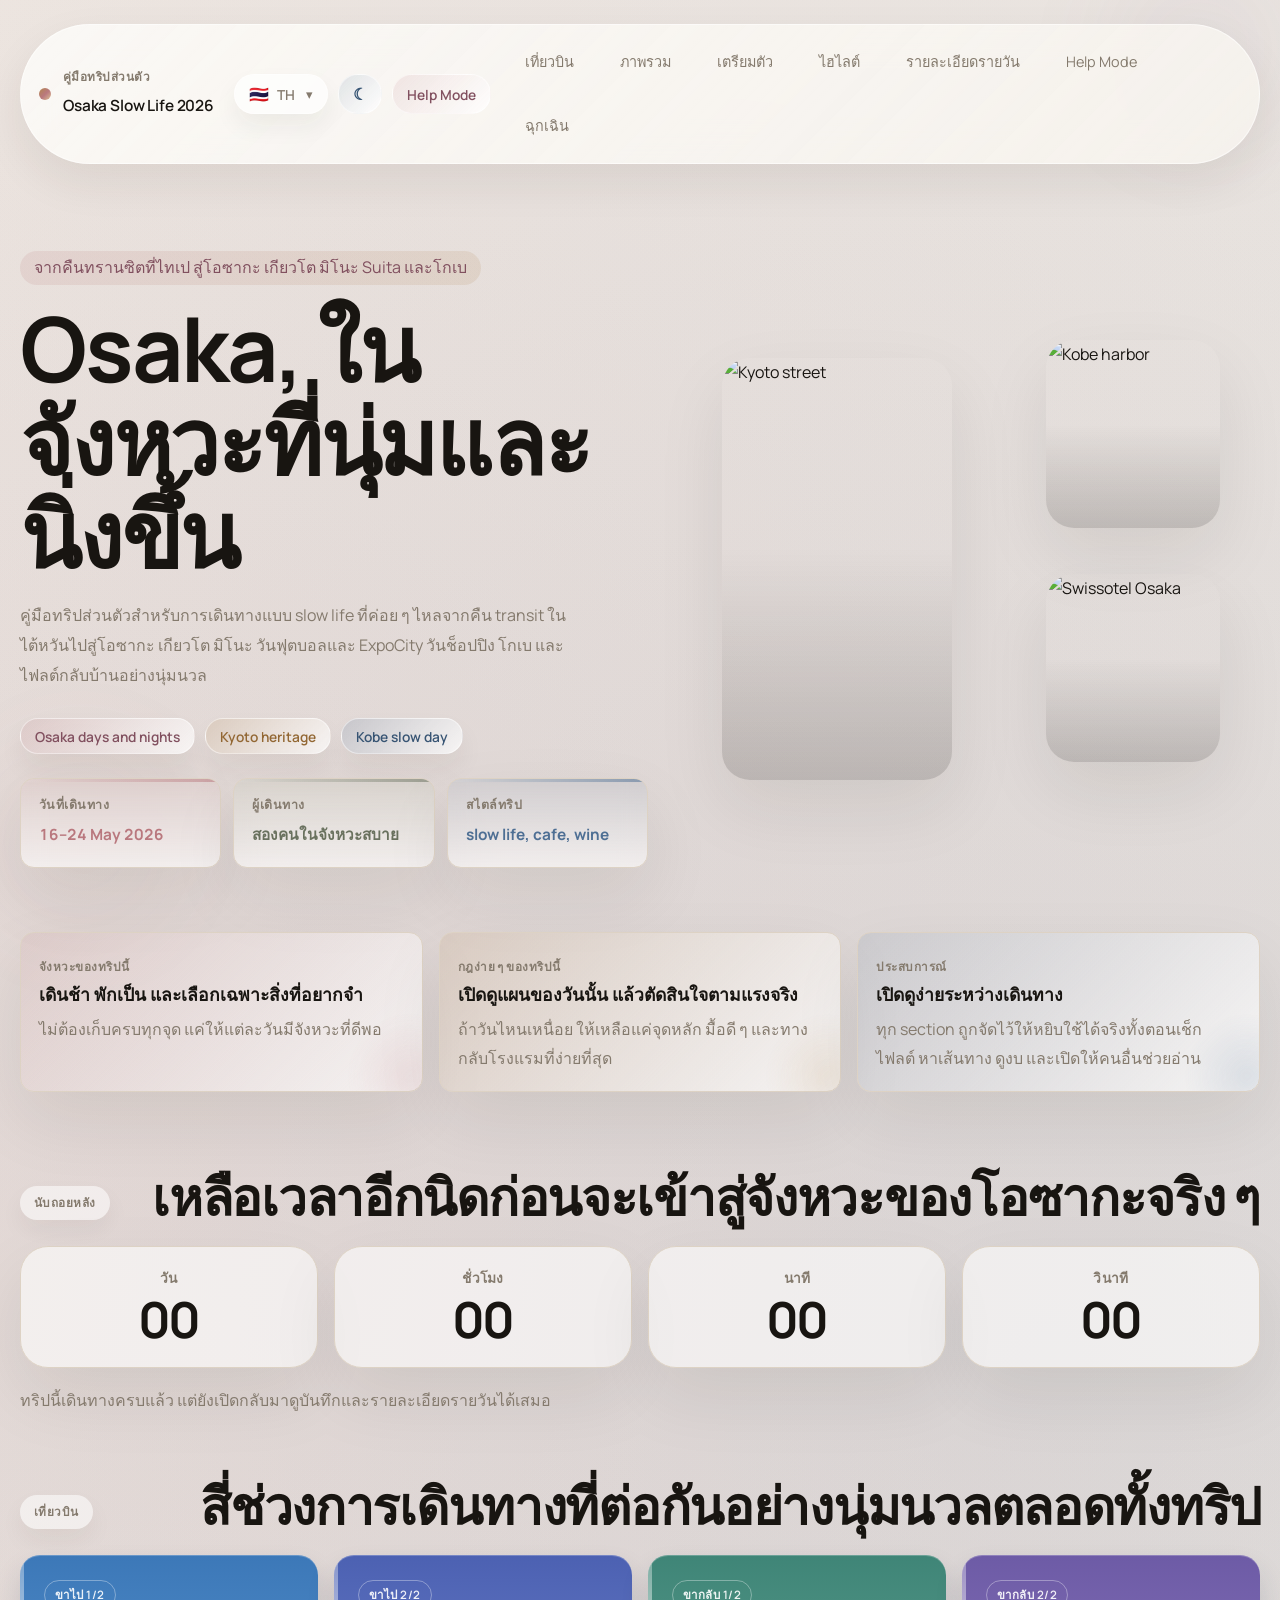
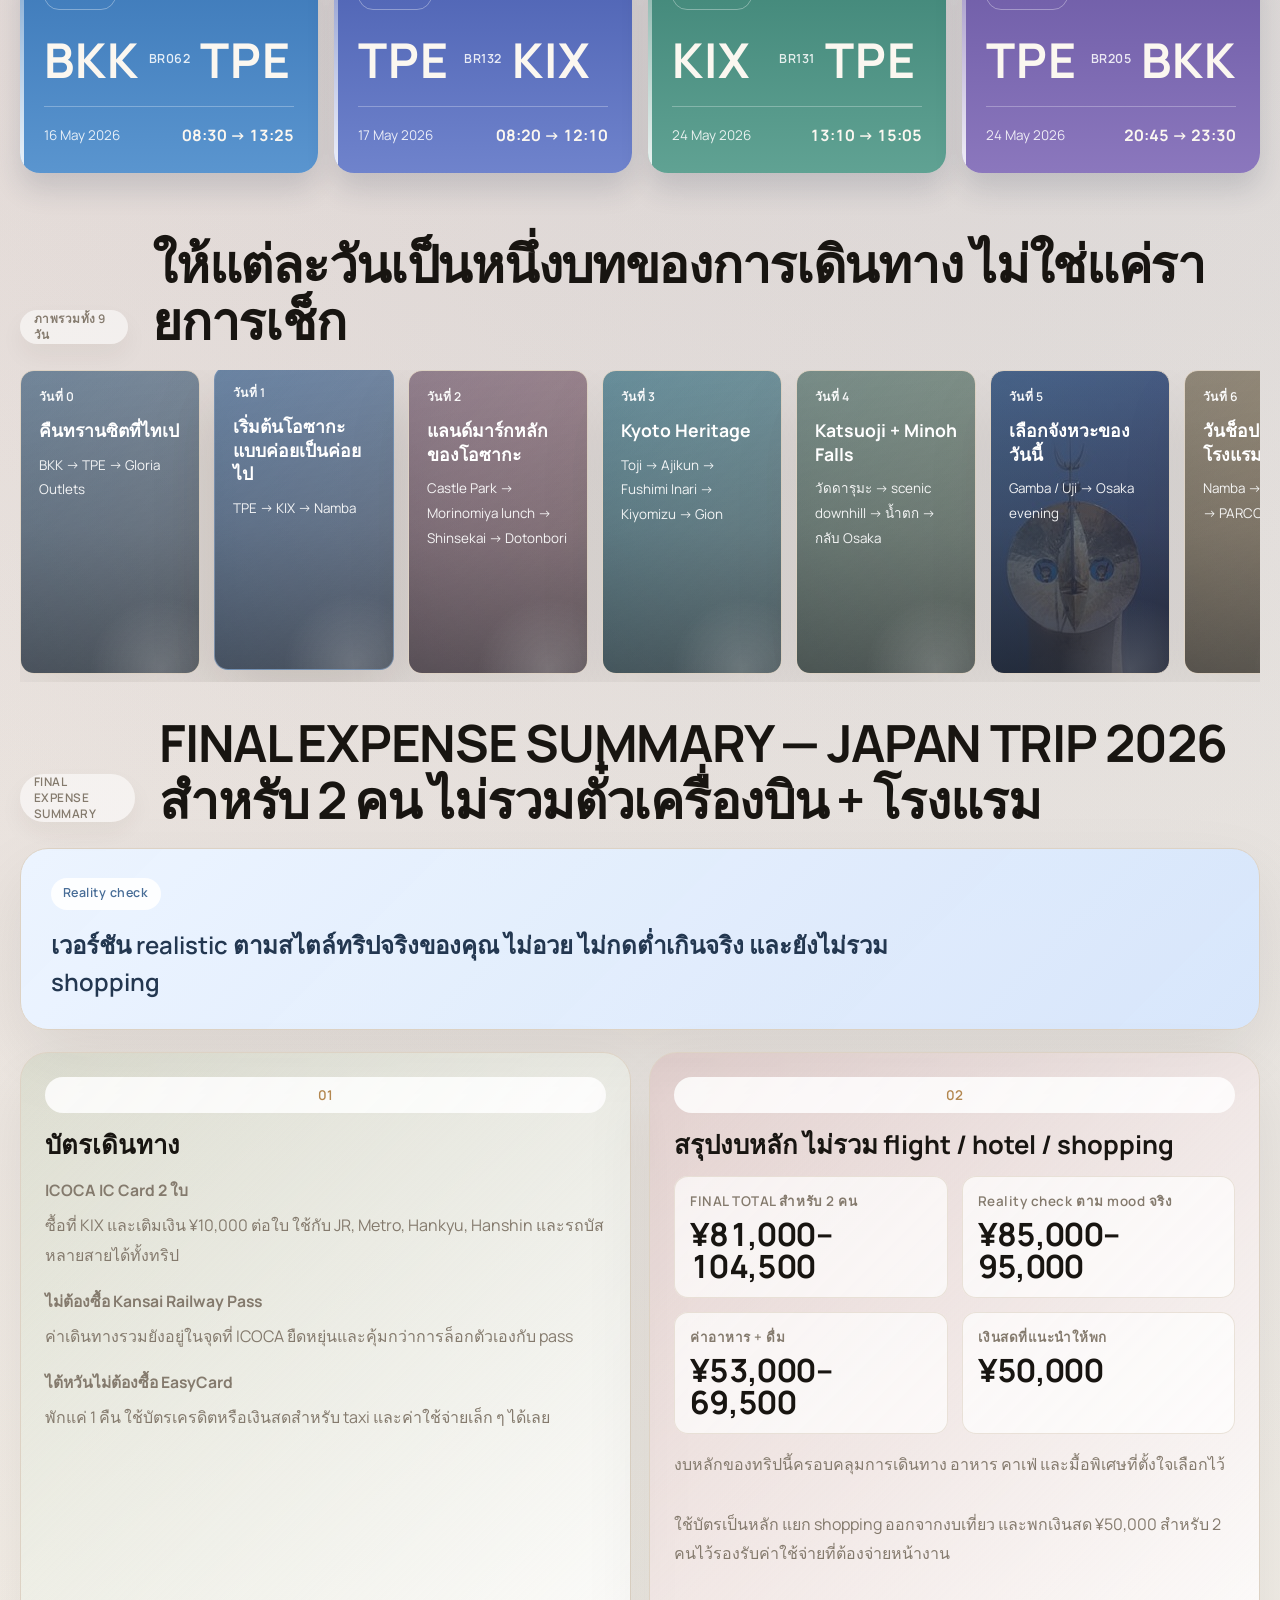
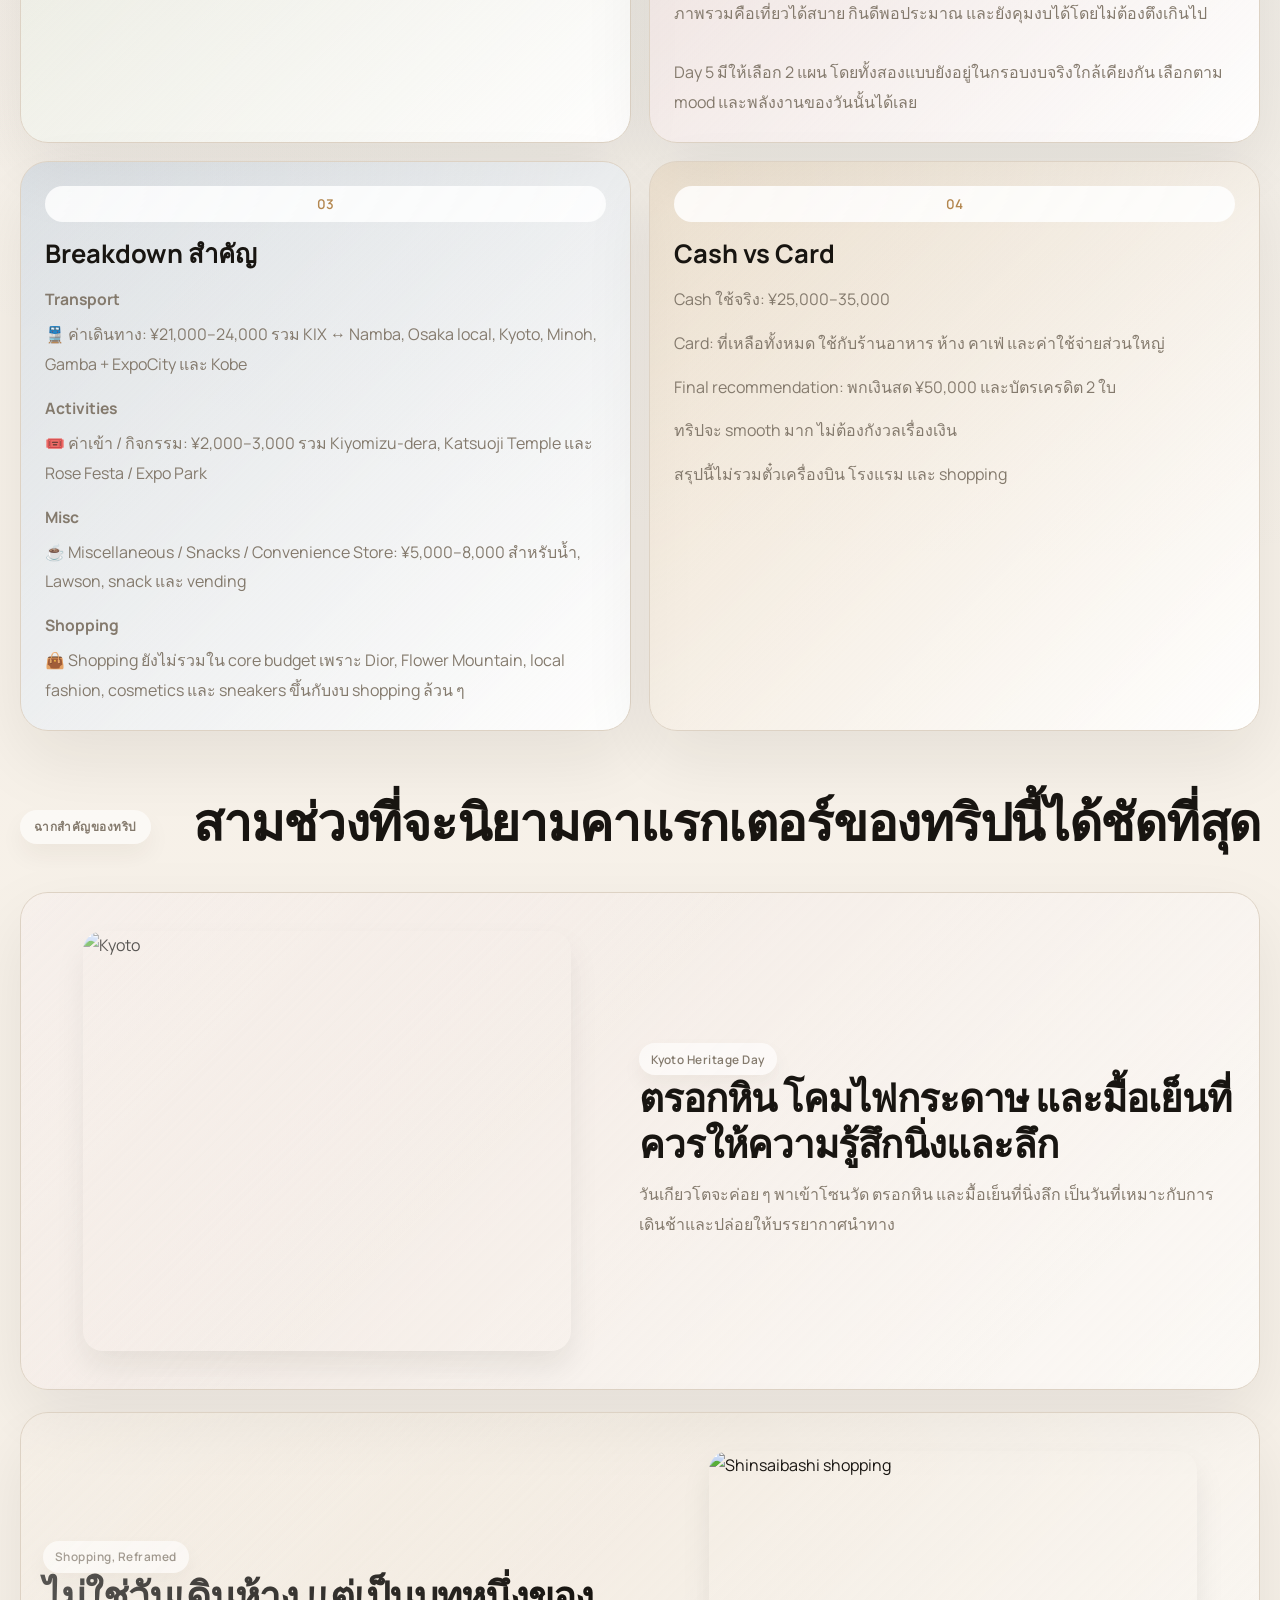
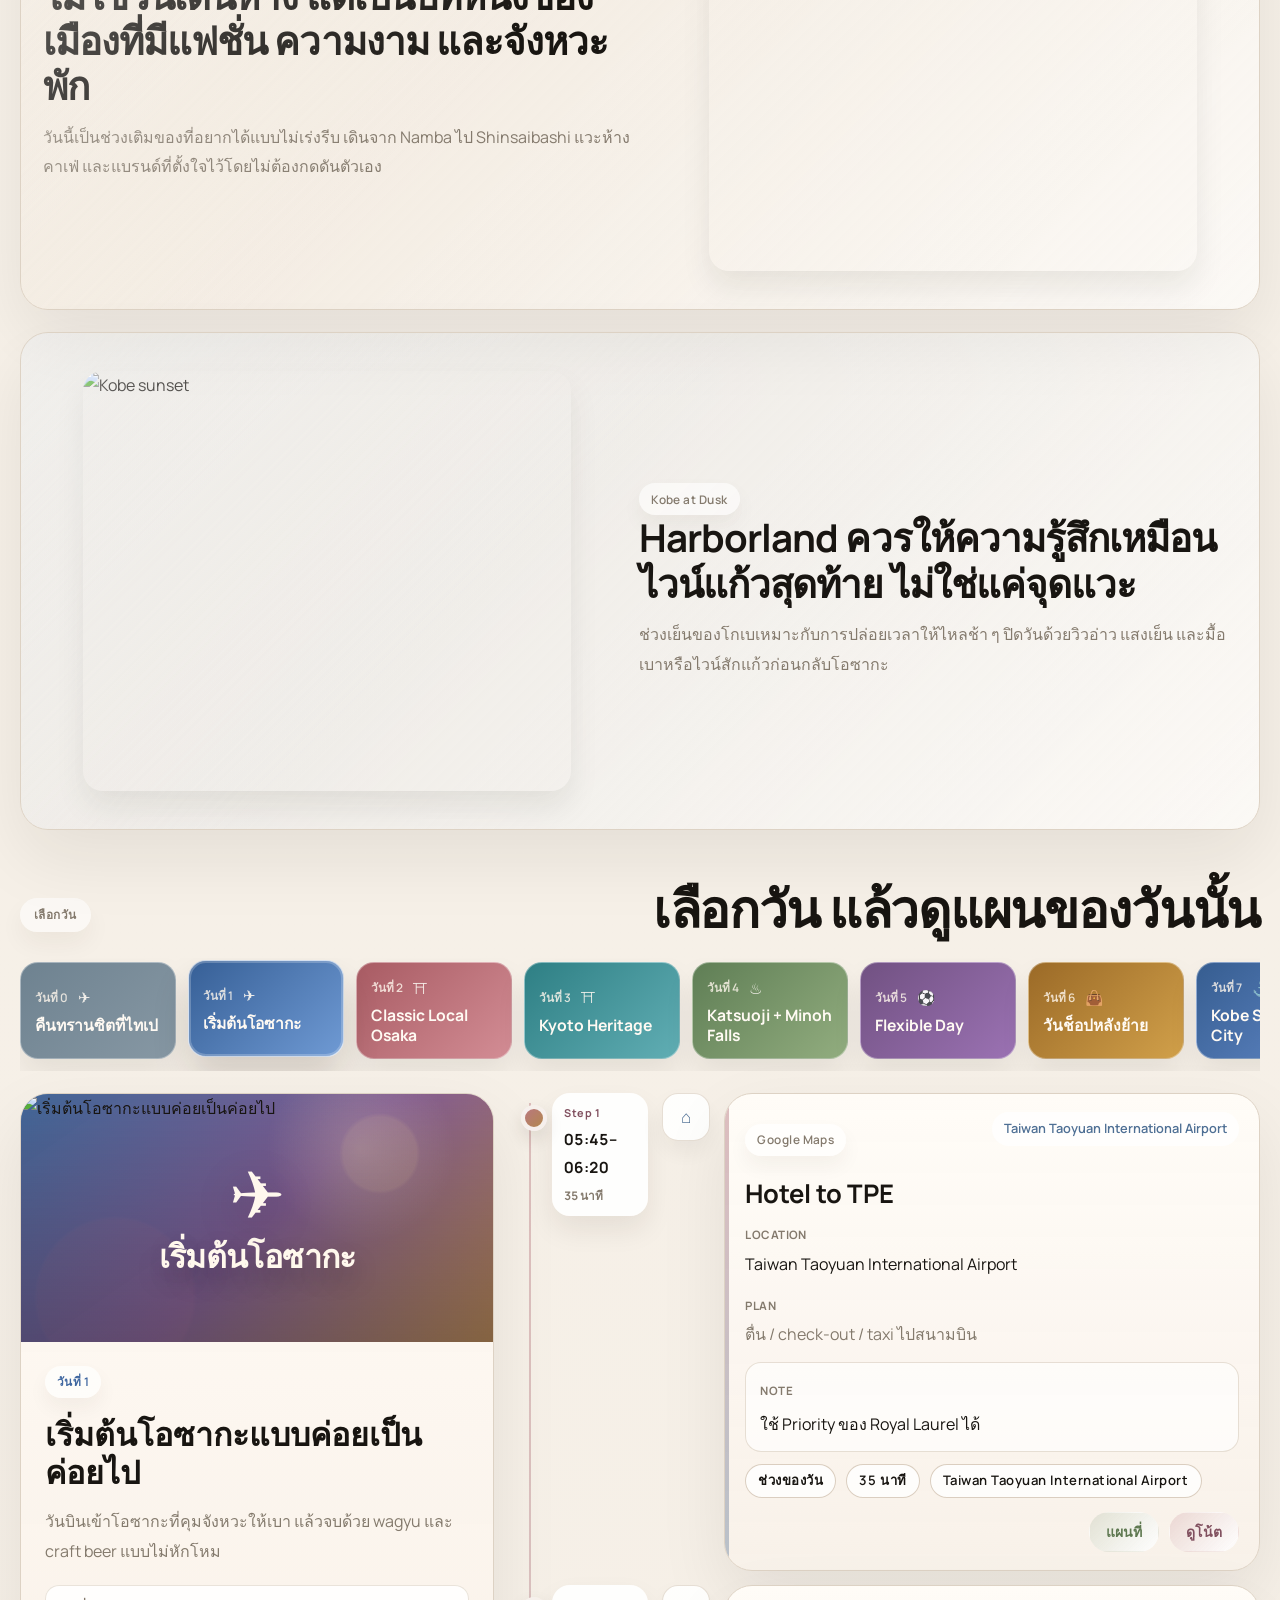
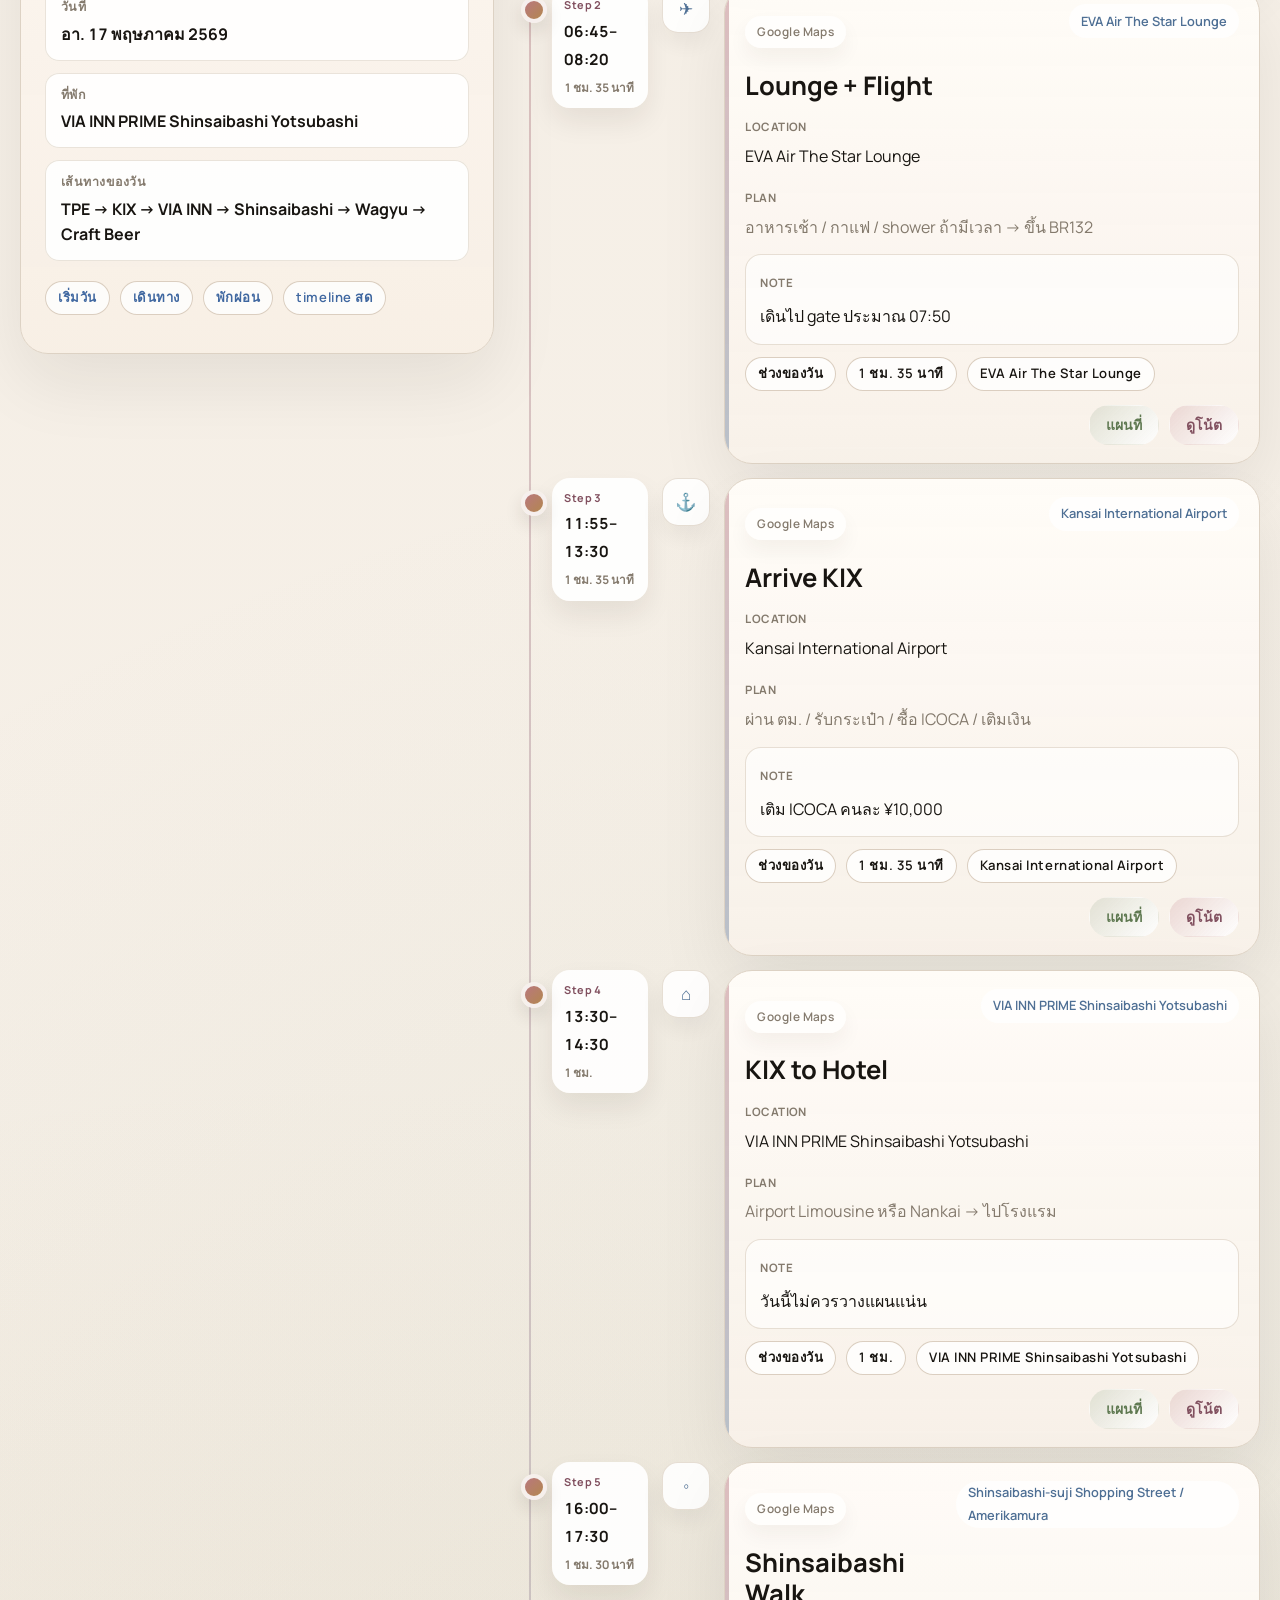
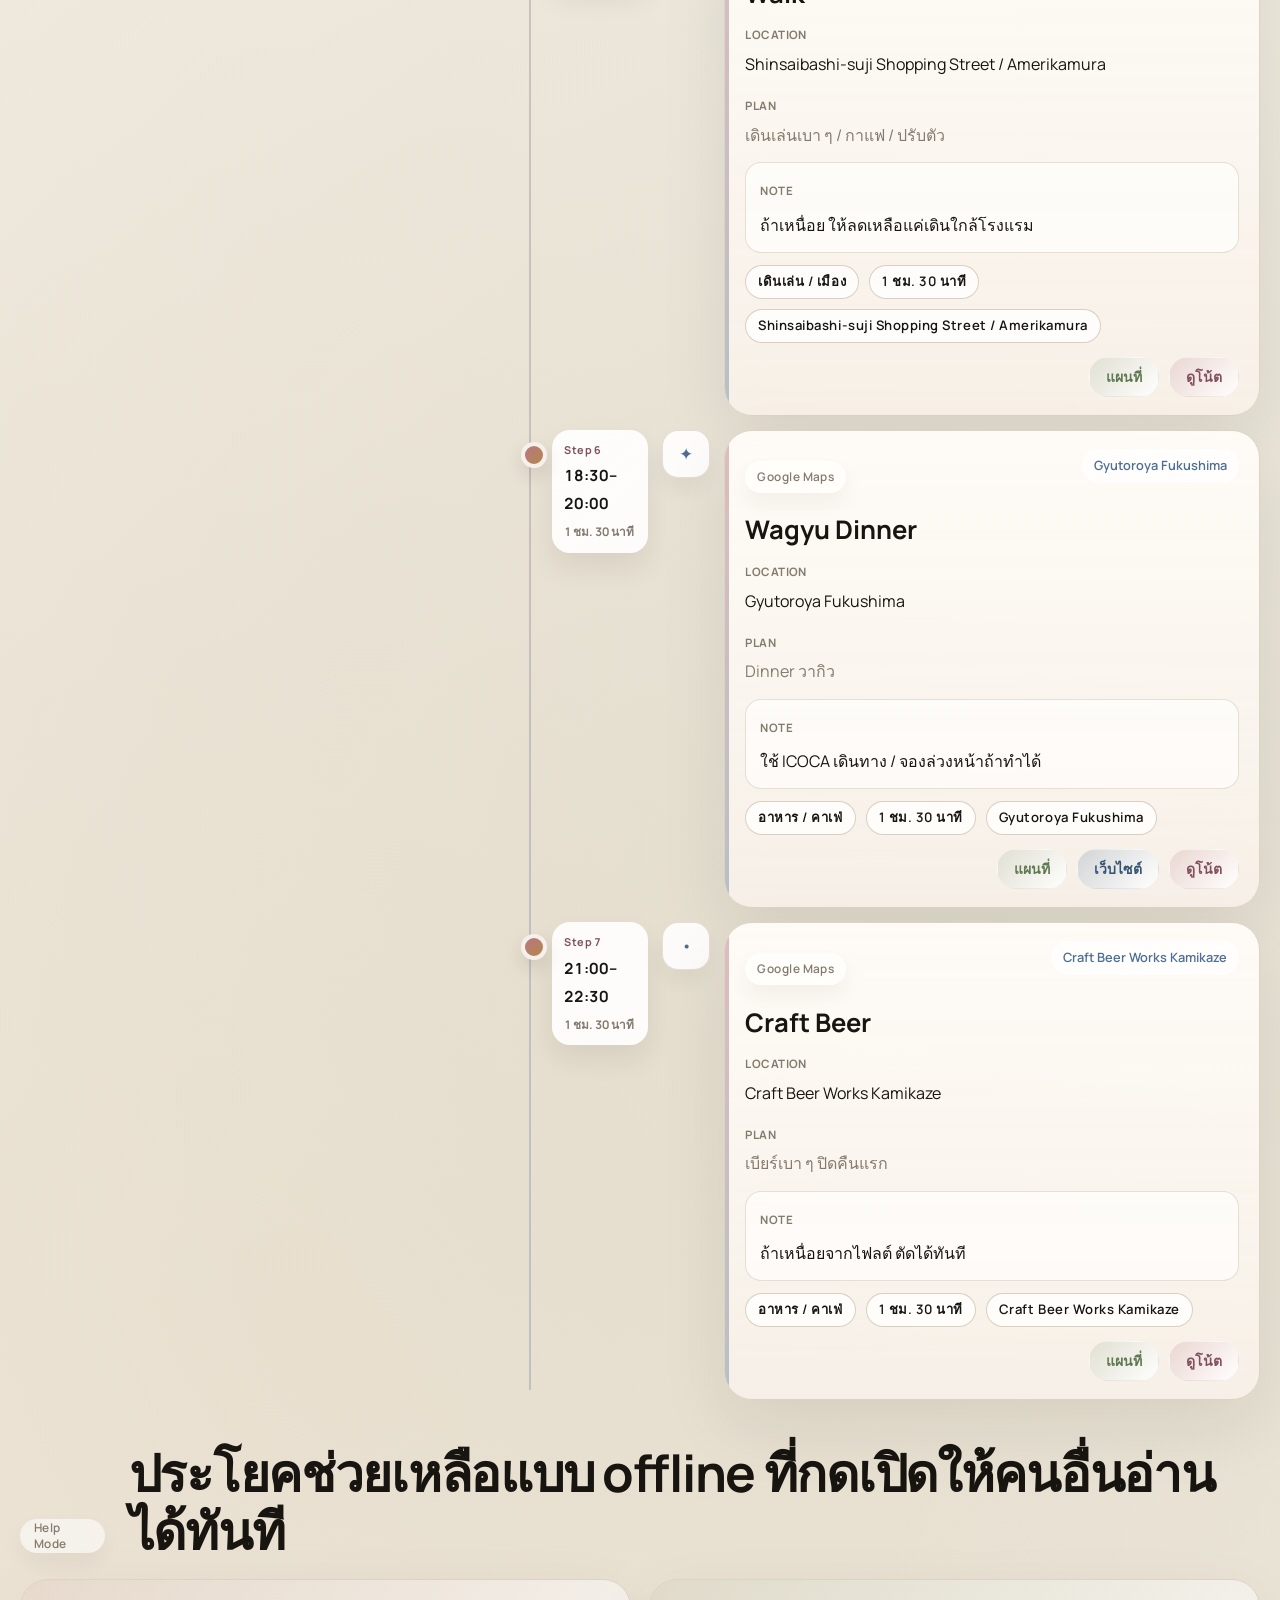
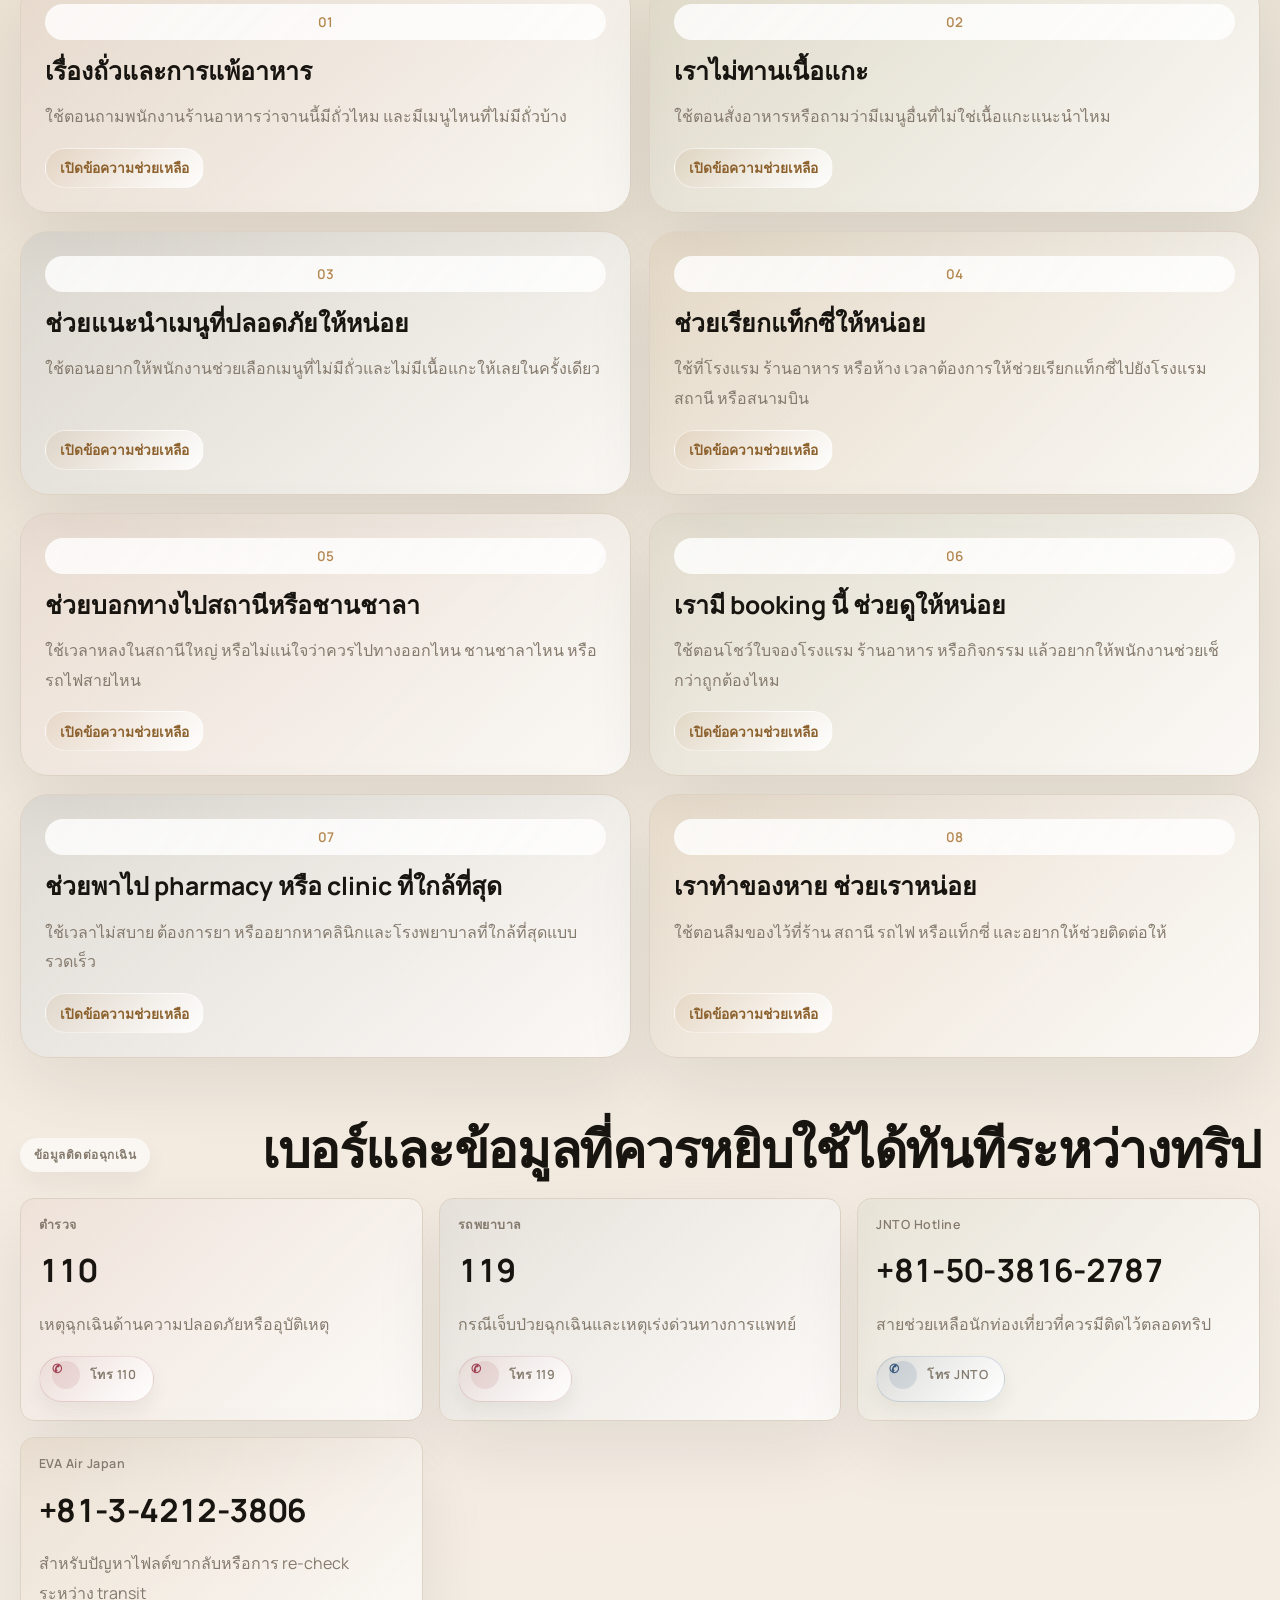
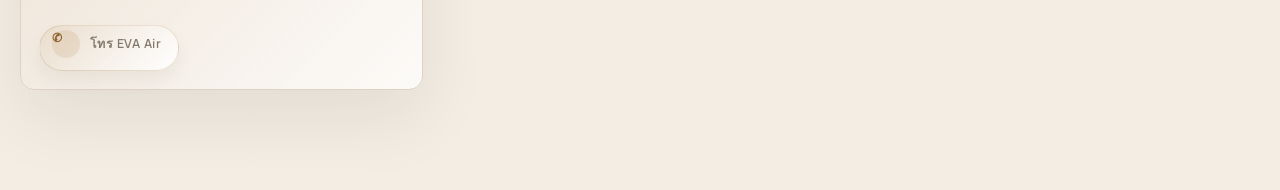
==== commit 368e24fe: "Add files via upload" ====
--- a/index.html
+++ b/index.html
@@ -104,6 +104,32 @@
             <strong data-i18n="quickMenu.title">เมนูด่วน</strong>
           </div>
           <div class="quick-menu-chip-list" id="quick-menu-chip-list"></div>
+          <div class="quick-sections-panel" id="quick-sections-panel" hidden>
+            <div class="quick-sections-handle" aria-hidden="true"></div>
+            <div class="quick-sections-heading">
+              <strong data-i18n="quickSections.title">เมนูลัดด่วน</strong>
+              <p data-i18n="quickSections.subtitle">เลือกหมวดที่ต้องการ</p>
+            </div>
+            <div class="quick-sections-list" id="quick-sections-list"></div>
+          </div>
+          <div class="floating-lang-options" id="floating-lang-options" hidden>
+            <button type="button" class="floating-lang-option is-active" data-lang="th">
+              <span class="page-lang-flag" aria-hidden="true">🇹🇭</span>
+              <span>ไทย</span>
+            </button>
+            <button type="button" class="floating-lang-option" data-lang="en">
+              <span class="page-lang-flag" aria-hidden="true">🇬🇧</span>
+              <span>English</span>
+            </button>
+            <button type="button" class="floating-lang-option" data-lang="ja">
+              <span class="page-lang-flag" aria-hidden="true">🇯🇵</span>
+              <span>日本語</span>
+            </button>
+            <button type="button" class="floating-lang-option" data-lang="zh">
+              <span class="page-lang-flag" aria-hidden="true">🇨🇳</span>
+              <span>中文</span>
+            </button>
+          </div>
           <p class="quick-menu-note" data-i18n="quickMenu.note">
             แตะเพื่อกระโดดไปยังวันนั้น หรือกด SOS เพื่อดูเบอร์ติดต่อฉุกเฉิน
           </p>
@@ -325,7 +351,7 @@
           </div>
 
           <div class="intel-grid">
-            <article class="intel-card">
+            <article class="intel-card" id="intel-transport">
               <span class="intel-index">01</span>
               <h3 data-i18n="intel.cards.transport.title">บัตรเดินทาง</h3>
               <ul class="intel-list">
@@ -344,7 +370,7 @@
               </ul>
             </article>
 
-            <article class="intel-card">
+            <article class="intel-card" id="intel-cash-card">
               <span class="intel-index">02</span>
               <h3 data-i18n="intel.cards.costs.title">สรุปงบหลัก ไม่รวม flight / hotel / shopping</h3>
               <div class="intel-totals">
--- a/styles.css
+++ b/styles.css
@@ -266,6 +266,11 @@
   backdrop-filter: blur(18px);
 }
 
+.page-lang-options.is-floating-open {
+  position: fixed;
+  z-index: 160;
+}
+
 .page-lang-options[hidden] {
   display: none !important;
 }
@@ -1325,6 +1330,8 @@
 }
 
 .quick-menu-card {
+  position: relative;
+  overflow: visible;
   border: 1px solid var(--line);
   border-radius: var(--radius-xl);
   padding: 14px 14px 12px;
@@ -1375,6 +1382,164 @@
   color: var(--stone);
   font-size: 0.82rem;
   line-height: 1.5;
+}
+
+.quick-sections-panel {
+  position: absolute;
+  top: calc(100% + 12px);
+  left: 0;
+  right: 0;
+  z-index: 150;
+  padding: 12px 12px 10px;
+  border: 1px solid rgba(221, 210, 196, 0.78);
+  border-radius: 26px;
+  background: linear-gradient(180deg, rgba(255, 250, 244, 0.97), rgba(247, 240, 231, 0.98));
+  box-shadow: 0 24px 50px rgba(36, 24, 14, 0.14);
+  backdrop-filter: blur(18px);
+  opacity: 0;
+  transform: translateY(-6px);
+  pointer-events: none;
+  transition:
+    opacity 220ms ease,
+    transform 220ms ease;
+}
+
+.quick-sections-panel.is-open {
+  opacity: 1;
+  transform: translateY(0);
+  pointer-events: auto;
+}
+
+.quick-sections-handle {
+  width: 44px;
+  height: 5px;
+  margin: 2px auto 12px;
+  border-radius: 999px;
+  background: rgba(196, 177, 154, 0.62);
+}
+
+.quick-sections-heading {
+  text-align: center;
+  margin-bottom: 10px;
+}
+
+.quick-sections-heading strong {
+  display: block;
+  font-size: 1rem;
+  font-weight: 700;
+  color: var(--ink);
+}
+
+.quick-sections-heading p {
+  margin: 4px 0 0;
+  font-size: 0.82rem;
+  color: var(--stone);
+}
+
+.quick-sections-list {
+  display: grid;
+  gap: 6px;
+}
+
+.quick-sections-item {
+  display: grid;
+  grid-template-columns: auto 1fr auto;
+  align-items: center;
+  gap: 12px;
+  width: 100%;
+  min-height: 52px;
+  padding: 0 12px;
+  border: 0;
+  border-radius: 16px;
+  background: transparent;
+  color: var(--ink);
+  font: inherit;
+  text-align: left;
+  cursor: pointer;
+  transition:
+    background 180ms ease,
+    transform 180ms ease,
+    color 180ms ease;
+}
+
+.quick-sections-item:hover,
+.quick-sections-item:focus-visible {
+  background: rgba(129, 80, 95, 0.08);
+  outline: none;
+  transform: translateY(-1px);
+}
+
+.quick-sections-icon {
+  width: 32px;
+  height: 32px;
+  display: inline-flex;
+  align-items: center;
+  justify-content: center;
+  border-radius: 12px;
+  background: rgba(255, 255, 255, 0.78);
+  font-size: 1rem;
+}
+
+.quick-sections-label {
+  font-size: 0.96rem;
+  font-weight: 600;
+}
+
+.quick-sections-arrow {
+  color: var(--stone);
+  font-size: 1.15rem;
+}
+
+.floating-lang-options {
+  position: absolute;
+  z-index: 160;
+  display: grid;
+  min-width: 168px;
+  padding: 8px;
+  border: 1px solid rgba(221, 210, 196, 0.78);
+  border-radius: 18px;
+  background: linear-gradient(180deg, rgba(255, 250, 244, 0.96), rgba(247, 240, 231, 0.98));
+  box-shadow: 0 24px 50px rgba(36, 24, 14, 0.14);
+  backdrop-filter: blur(18px);
+}
+
+.floating-lang-options[hidden] {
+  display: none !important;
+}
+
+.floating-lang-option {
+  display: inline-flex;
+  align-items: center;
+  gap: 10px;
+  width: 100%;
+  min-height: 42px;
+  padding: 0 12px;
+  border: 0;
+  border-radius: 12px;
+  background: transparent;
+  color: var(--stone);
+  font: inherit;
+  font-size: 0.92rem;
+  font-weight: 600;
+  text-align: left;
+  cursor: pointer;
+  transition:
+    background 180ms ease,
+    color 180ms ease,
+    transform 180ms ease;
+}
+
+.floating-lang-option:hover,
+.floating-lang-option:focus-visible {
+  background: rgba(129, 80, 95, 0.08);
+  color: var(--ink);
+  outline: none;
+  transform: translateY(-1px);
+}
+
+.floating-lang-option.is-active {
+  background: linear-gradient(135deg, rgba(78, 111, 148, 0.14), rgba(179, 135, 79, 0.08));
+  color: #345270;
 }
 
 .day-detail-picker {
@@ -1834,7 +1999,7 @@
 .detail-timeline {
   position: relative;
   display: grid;
-  gap: 18px;
+  gap: 14px;
   padding-left: 34px;
 }
 
@@ -1851,8 +2016,8 @@
 .detail-card {
   position: relative;
   display: grid;
-  grid-template-columns: 110px 54px minmax(0, 1fr);
-  gap: 16px;
+  grid-template-columns: 96px 48px minmax(0, 1fr);
+  gap: 14px;
   align-items: start;
 }
 
@@ -1879,12 +2044,10 @@
 }
 
 .detail-time {
-  position: sticky;
-  top: 102px;
   display: grid;
-  gap: 4px;
+  gap: 3px;
   justify-items: start;
-  padding: 10px 14px;
+  padding: 10px 12px;
   border-radius: 18px;
   background: rgba(255, 255, 255, 0.9);
   box-shadow: 0 14px 28px rgba(40, 29, 18, 0.08);
@@ -1897,8 +2060,16 @@
   font-feature-settings: "tnum" 1;
 }
 
+.detail-time em {
+  font-style: normal;
+  font-size: 0.68rem;
+  font-weight: 700;
+  letter-spacing: 0.04em;
+  color: var(--wine);
+}
+
 .detail-time strong {
-  font-size: 1rem;
+  font-size: 0.96rem;
   color: var(--ink);
 }
 
@@ -1910,8 +2081,8 @@
 .detail-icon {
   display: grid;
   place-items: center;
-  width: 54px;
-  min-height: 54px;
+  width: 48px;
+  min-height: 48px;
   border: 1px solid rgba(221, 210, 196, 0.72);
   border-radius: 16px;
   background: rgba(255, 255, 255, 0.88);
@@ -1923,7 +2094,7 @@
 .detail-card-body {
   position: relative;
   overflow: hidden;
-  padding: 20px 22px;
+  padding: 18px 20px;
   background: linear-gradient(180deg, rgba(255, 252, 248, 0.96), rgba(248, 241, 233, 0.9));
 }
 
@@ -1962,7 +2133,7 @@
   align-items: start;
   justify-content: space-between;
   gap: 16px;
-  margin-bottom: 10px;
+  margin-bottom: 8px;
 }
 
 .detail-card-top h3,
@@ -1987,7 +2158,53 @@
 }
 
 .detail-copy {
-  margin: 0 0 14px;
+  margin: 0 0 12px;
+}
+
+.detail-location,
+.detail-copy {
+  display: grid;
+  gap: 4px;
+}
+
+.detail-location strong,
+.detail-copy strong,
+.detail-note-snippet strong {
+  font-size: 0.72rem;
+  font-weight: 700;
+  letter-spacing: 0.04em;
+  color: var(--stone);
+  text-transform: uppercase;
+}
+
+.detail-location span,
+.detail-copy span {
+  display: block;
+}
+
+.detail-note-snippet {
+  margin: 0 0 12px;
+  padding: 12px 14px;
+  border: 1px solid rgba(221, 210, 196, 0.7);
+  border-radius: 16px;
+  background: rgba(255, 255, 255, 0.62);
+}
+
+.detail-note-snippet p {
+  margin: 6px 0 0;
+  color: var(--stone-deep);
+}
+
+.detail-tags {
+  margin-bottom: 14px;
+  justify-content: flex-start;
+}
+
+.detail-tags span {
+  background: rgba(255, 255, 255, 0.78);
+  border-color: rgba(206, 189, 170, 0.72);
+  color: var(--stone-deep);
+  box-shadow: none;
 }
 
 .detail-actions {
@@ -3234,6 +3451,56 @@
   box-shadow: 0 12px 22px rgba(40, 19, 26, 0.34);
 }
 
+body[data-theme="dark"] .floating-lang-options {
+  border-color: var(--dark-border);
+  background: linear-gradient(180deg, rgba(30, 42, 57, 0.96), rgba(18, 28, 40, 0.98));
+  box-shadow: 0 24px 50px rgba(0, 0, 0, 0.3);
+}
+
+body[data-theme="dark"] .floating-lang-option {
+  color: var(--dark-text);
+}
+
+body[data-theme="dark"] .floating-lang-option:hover,
+body[data-theme="dark"] .floating-lang-option:focus-visible {
+  background: rgba(164, 194, 229, 0.1);
+}
+
+body[data-theme="dark"] .floating-lang-option.is-active {
+  background: linear-gradient(135deg, rgba(63, 88, 118, 0.94), rgba(37, 56, 76, 0.9));
+  color: var(--dark-text);
+}
+
+body[data-theme="dark"] .quick-sections-panel {
+  border-color: var(--dark-border);
+  background: linear-gradient(180deg, rgba(30, 42, 57, 0.96), rgba(18, 28, 40, 0.98));
+  box-shadow: 0 24px 50px rgba(0, 0, 0, 0.3);
+}
+
+body[data-theme="dark"] .quick-sections-handle {
+  background: rgba(214, 196, 171, 0.38);
+}
+
+body[data-theme="dark"] .quick-sections-heading strong,
+body[data-theme="dark"] .quick-sections-item,
+body[data-theme="dark"] .quick-sections-label {
+  color: var(--dark-text);
+}
+
+body[data-theme="dark"] .quick-sections-heading p,
+body[data-theme="dark"] .quick-sections-arrow {
+  color: var(--dark-muted);
+}
+
+body[data-theme="dark"] .quick-sections-item:hover,
+body[data-theme="dark"] .quick-sections-item:focus-visible {
+  background: rgba(164, 194, 229, 0.1);
+}
+
+body[data-theme="dark"] .quick-sections-icon {
+  background: rgba(255, 255, 255, 0.08);
+}
+
 @media (max-width: 1100px) {
   .hero,
   .focus-grid,
@@ -3442,7 +3709,7 @@
 
   .detail-card {
     grid-template-columns: 1fr;
-    gap: 10px;
+    gap: 8px;
   }
 
   .detail-card::before {
@@ -3462,11 +3729,26 @@
 
   .detail-time {
     width: fit-content;
+    margin-bottom: 2px;
   }
 
   .detail-icon {
     width: 48px;
     min-height: 48px;
+  }
+
+  .detail-card-body {
+    padding: 16px 16px 18px;
+  }
+
+  .detail-card-top {
+    flex-direction: column;
+    align-items: flex-start;
+    gap: 10px;
+  }
+
+  .detail-place {
+    min-height: 30px;
   }
 
   .detail-actions {
@@ -3653,3 +3935,24 @@
   background: linear-gradient(160deg, rgba(44, 59, 77, 0.96), rgba(30, 44, 59, 0.94));
   border-color: rgba(219, 203, 182, 0.26);
 }
+
+body[data-theme="dark"] .detail-location,
+body[data-theme="dark"] .detail-note-snippet p {
+  color: var(--dark-muted);
+}
+
+body[data-theme="dark"] .detail-location strong,
+body[data-theme="dark"] .detail-copy strong,
+body[data-theme="dark"] .detail-note-snippet strong {
+  color: var(--dark-soft);
+}
+
+body[data-theme="dark"] .detail-note-snippet {
+  border-color: var(--dark-border);
+  background: linear-gradient(160deg, rgba(37, 52, 69, 0.92), rgba(27, 39, 52, 0.92));
+  box-shadow: inset 0 1px 0 rgba(255, 255, 255, 0.03);
+}
+
+body[data-theme="dark"] .detail-time em {
+  color: var(--dark-rose);
+}
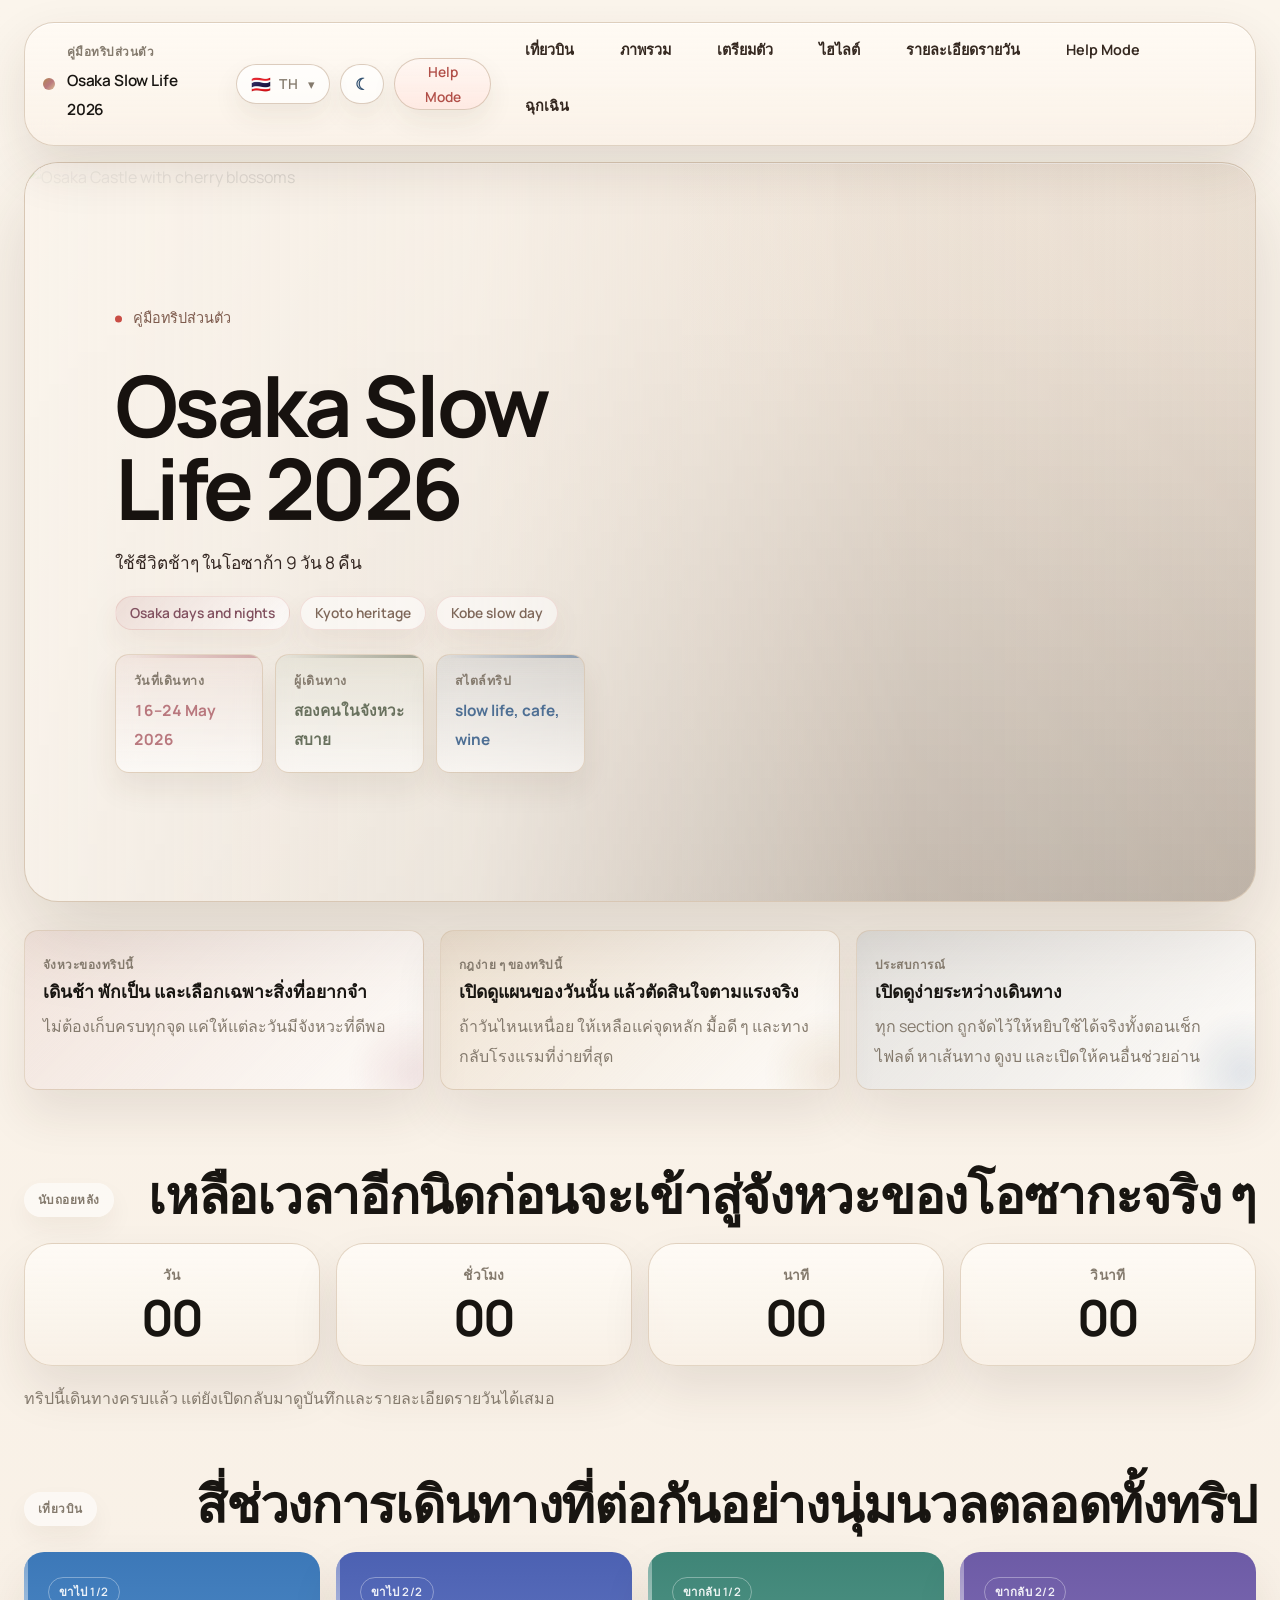
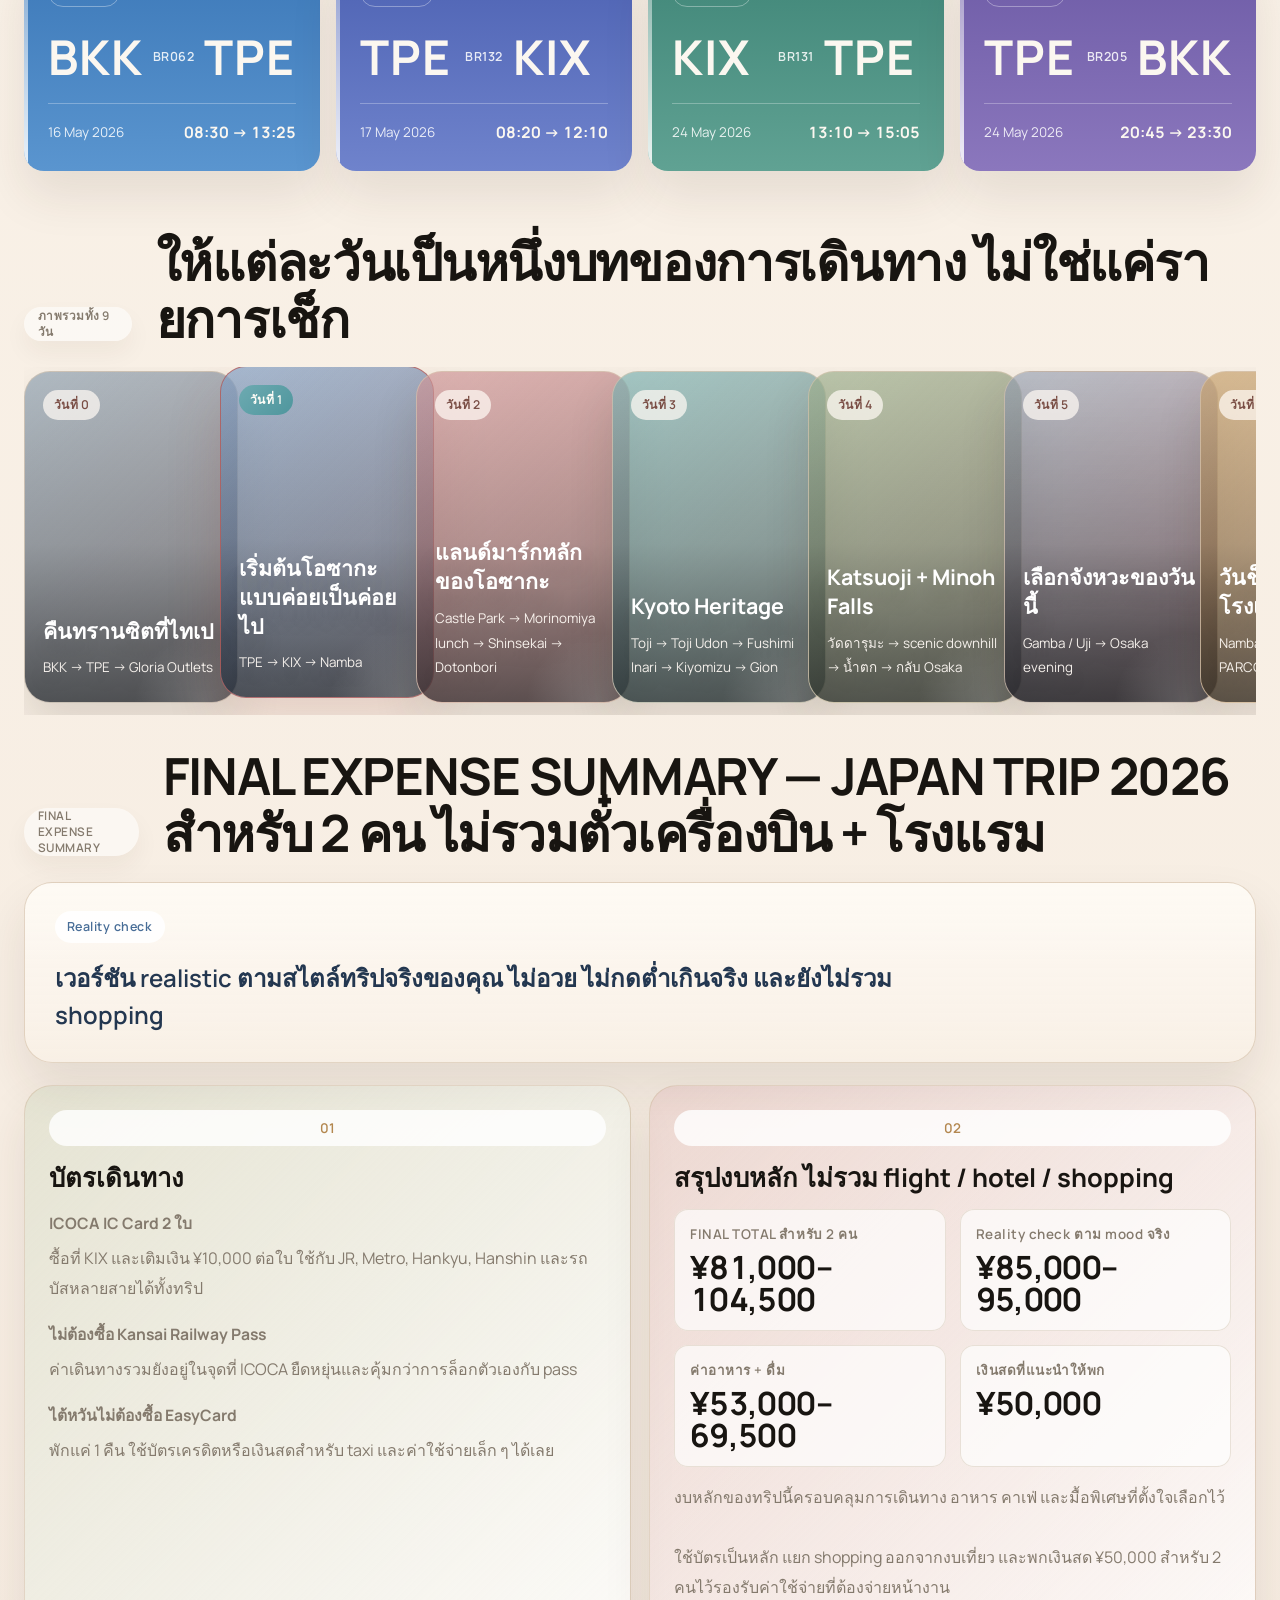
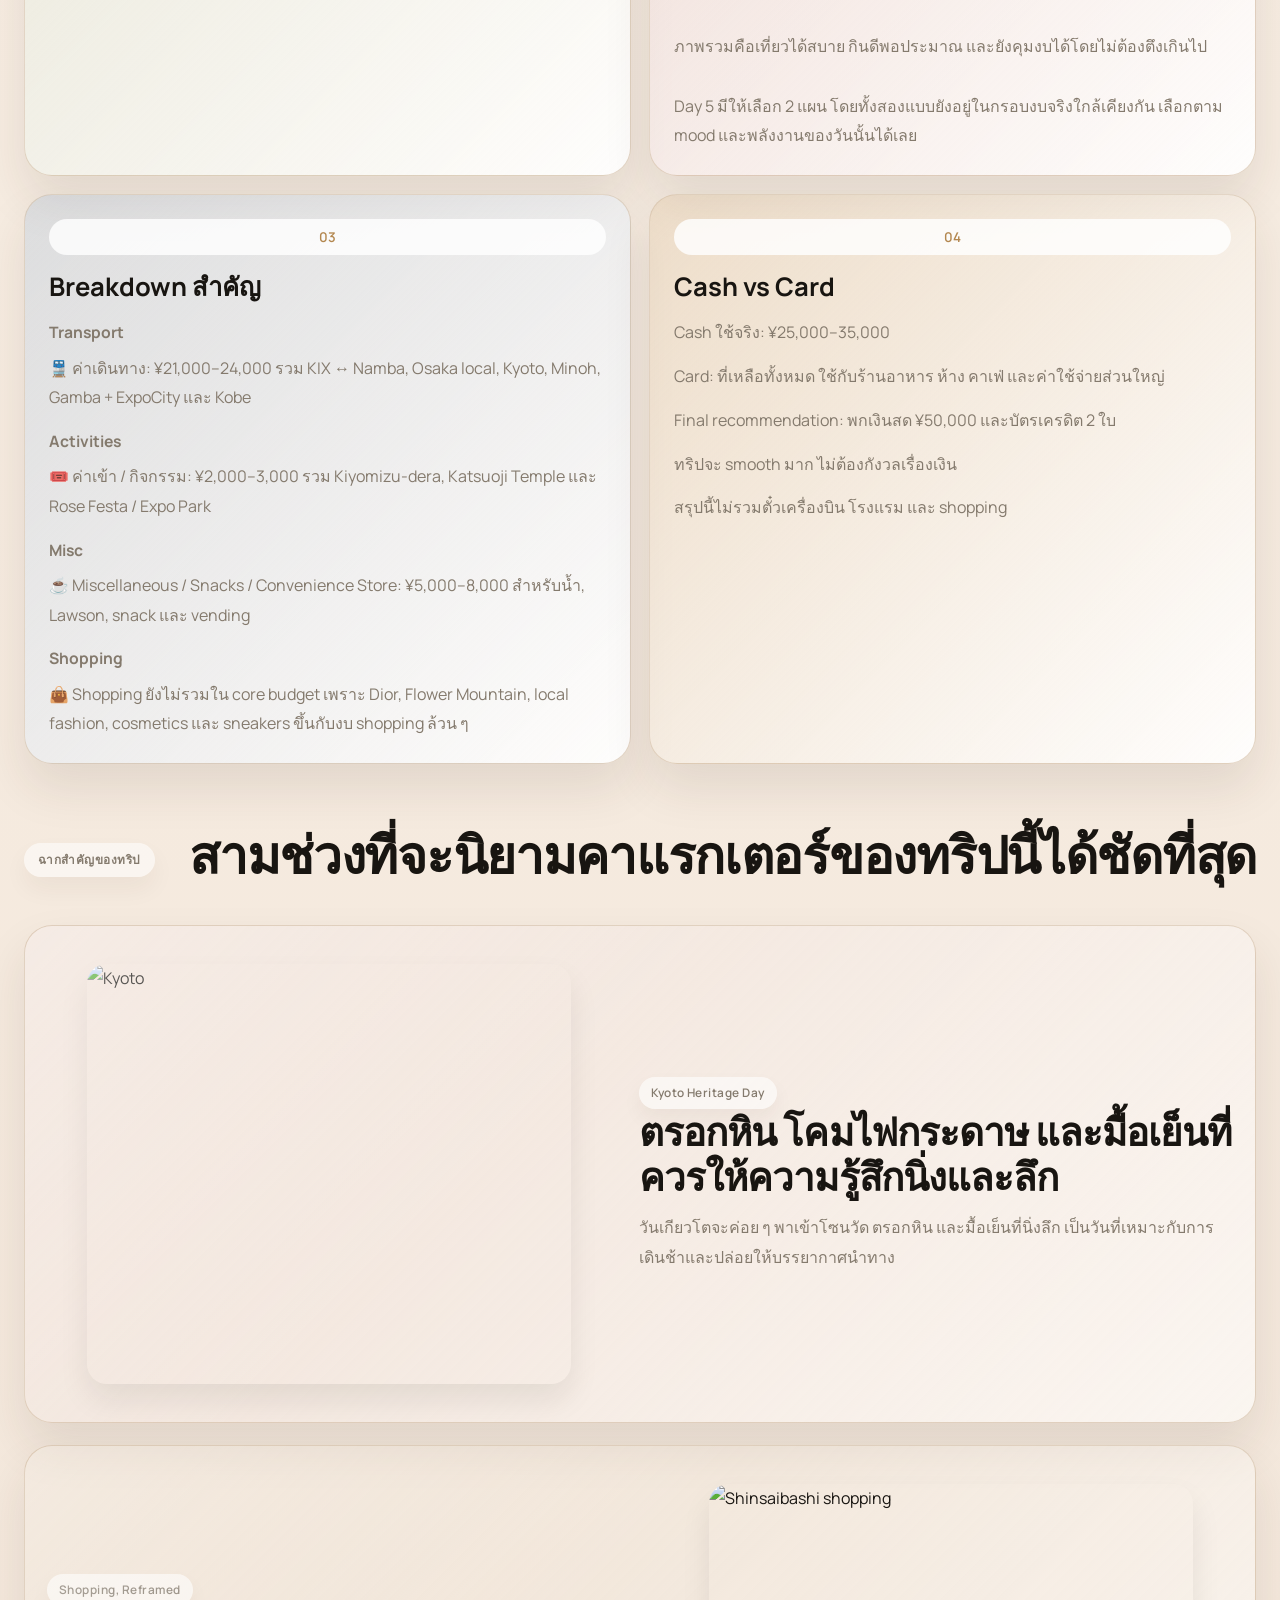
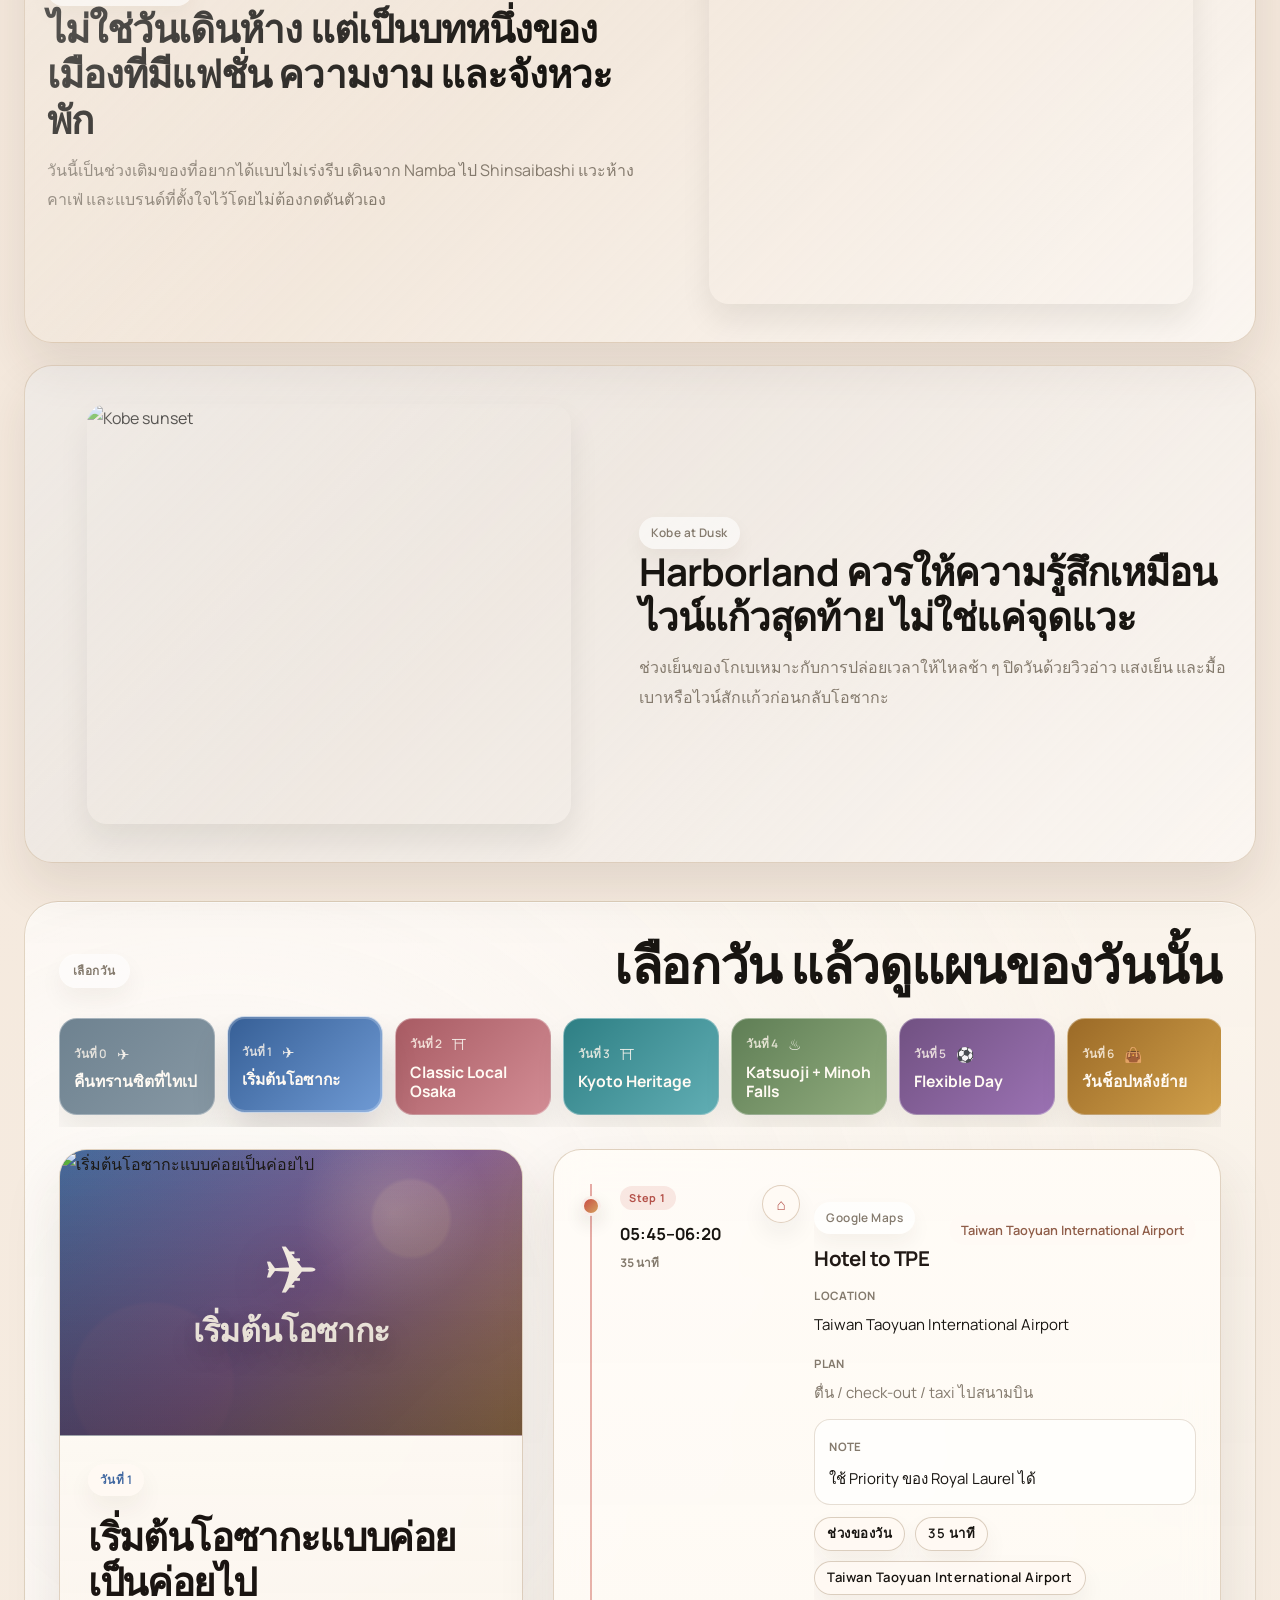
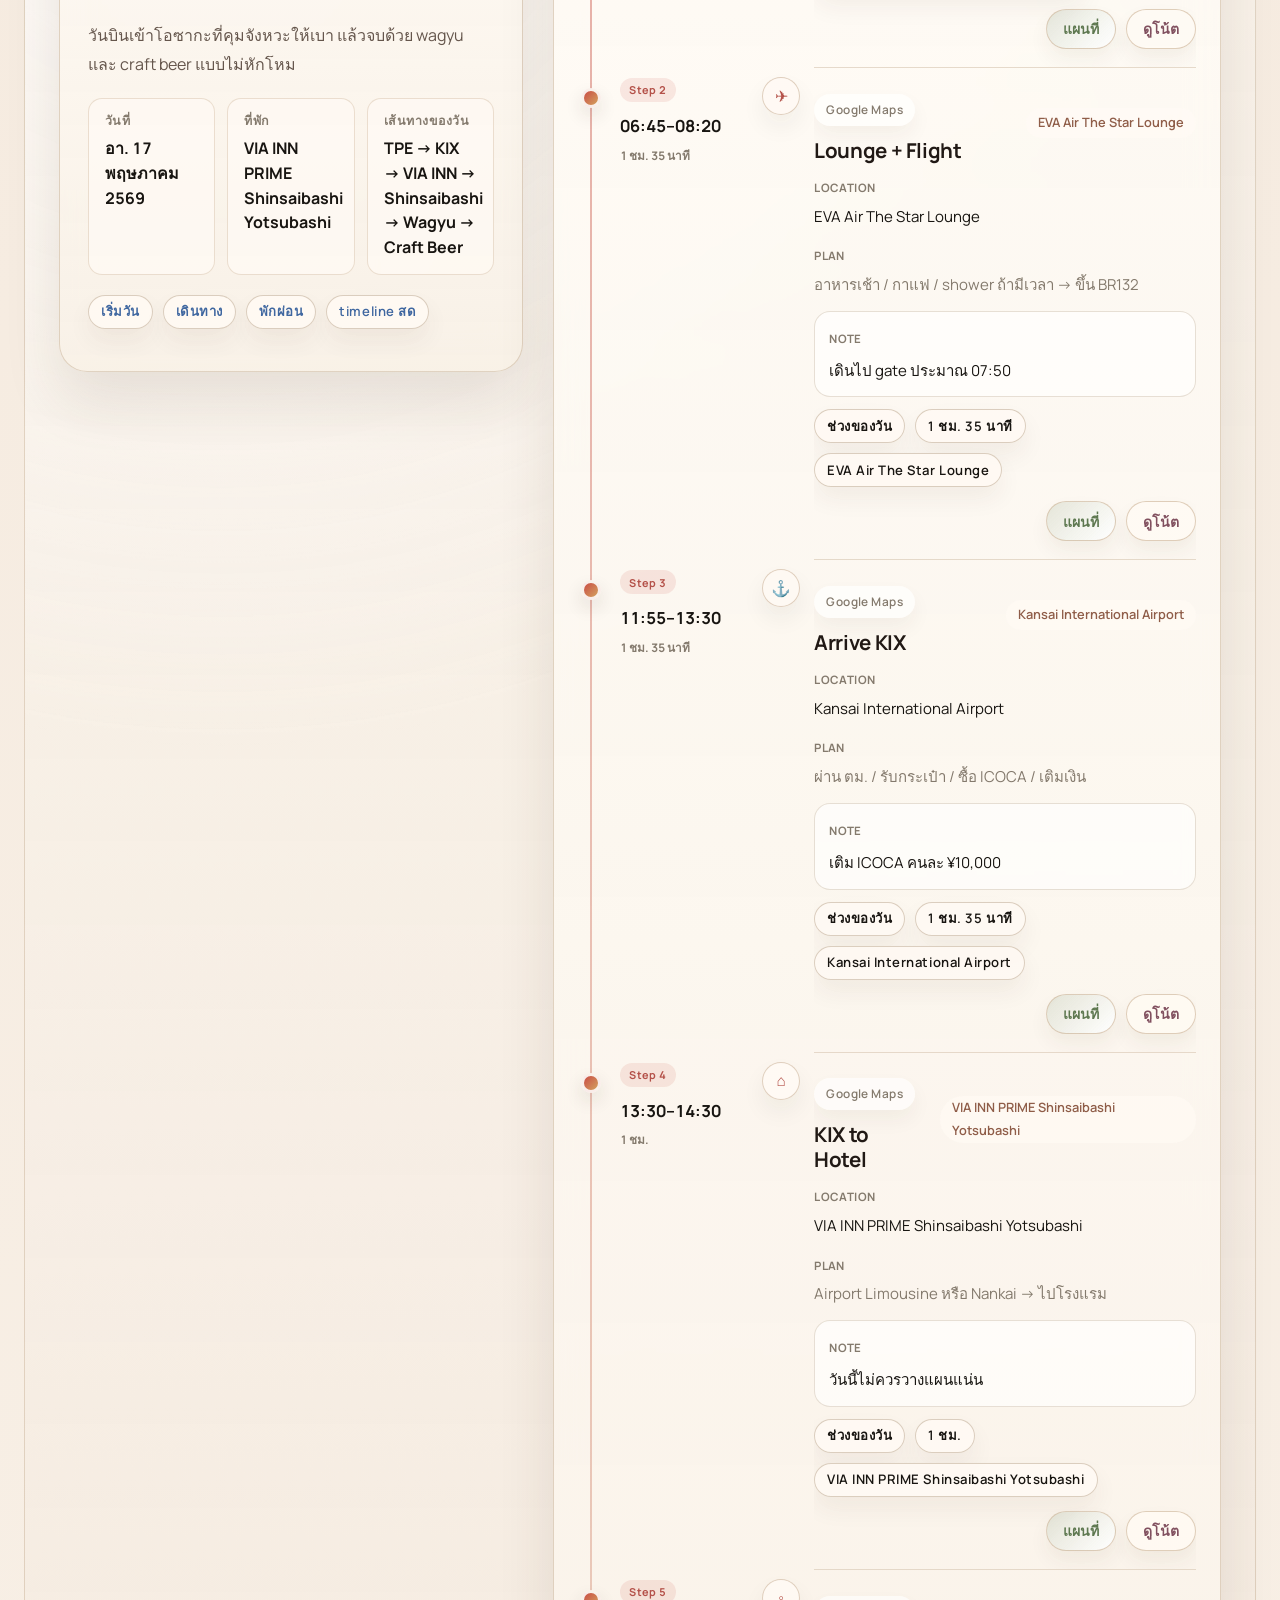
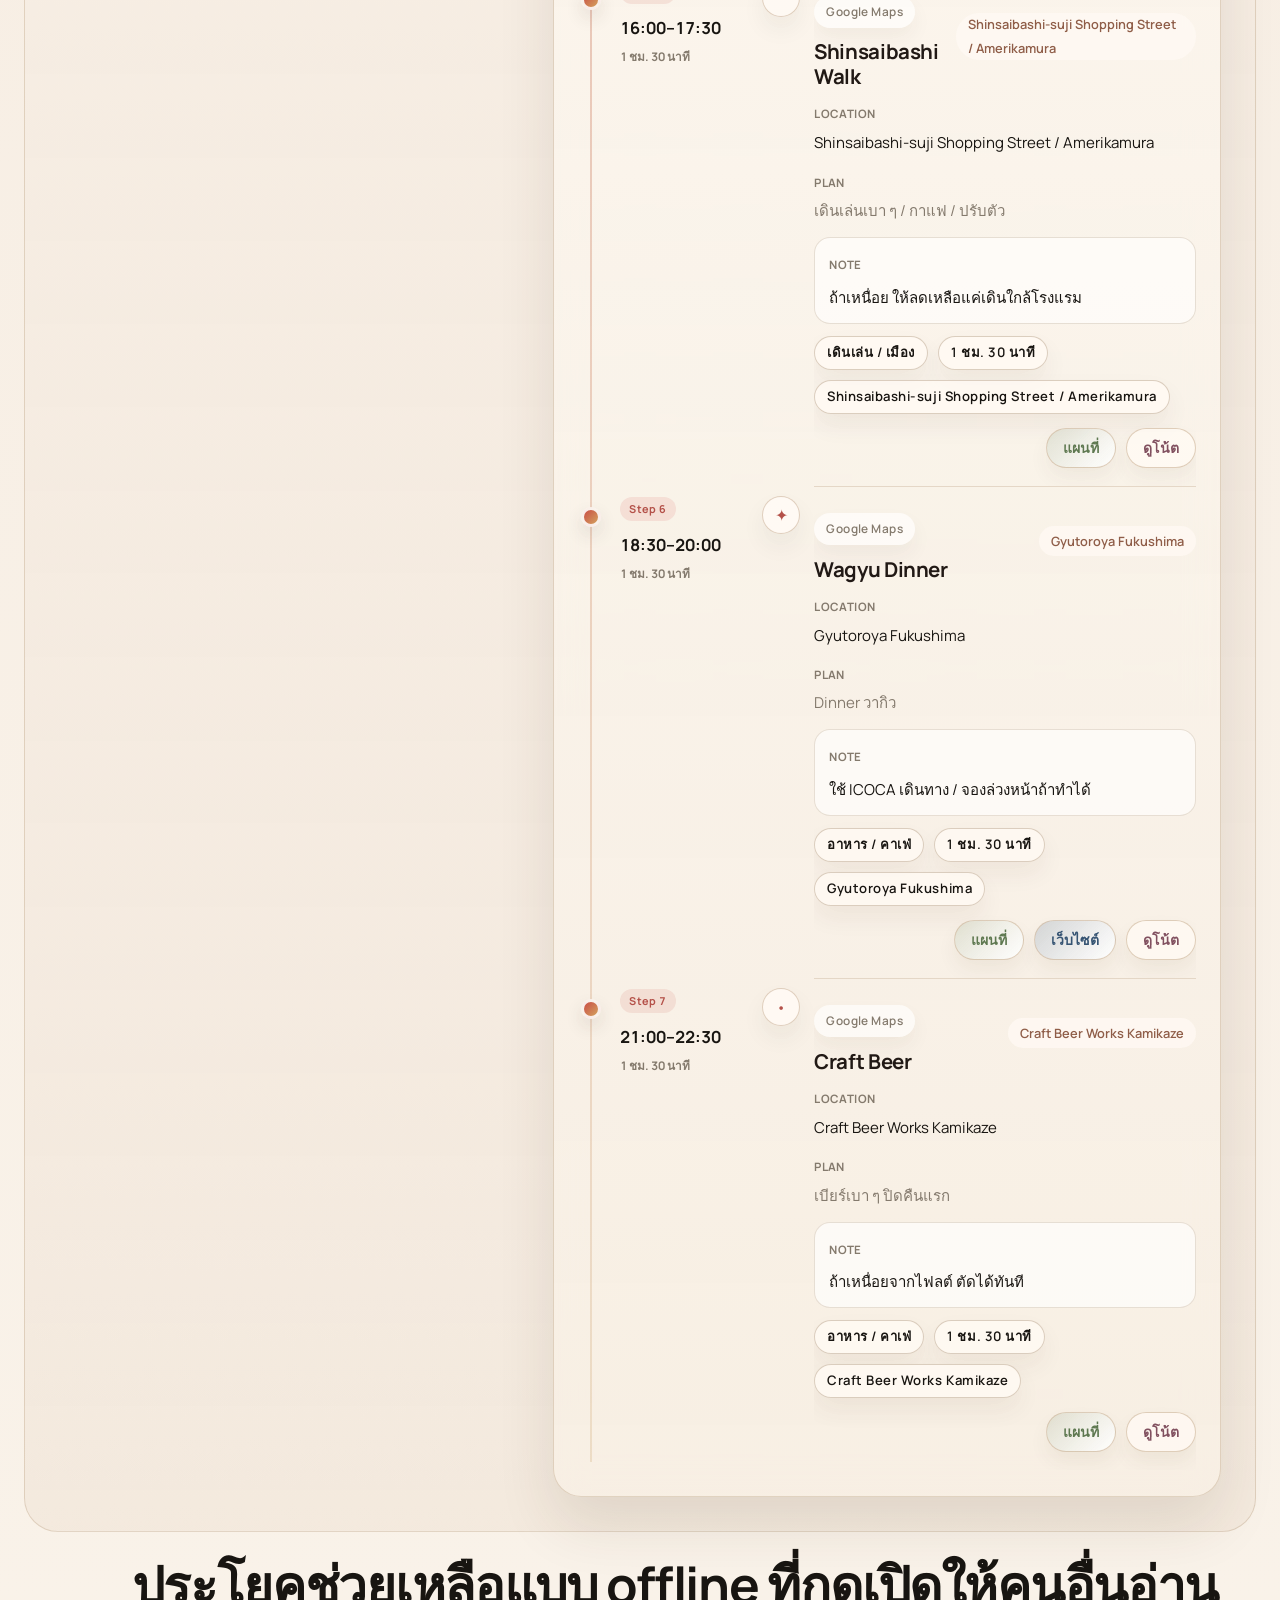
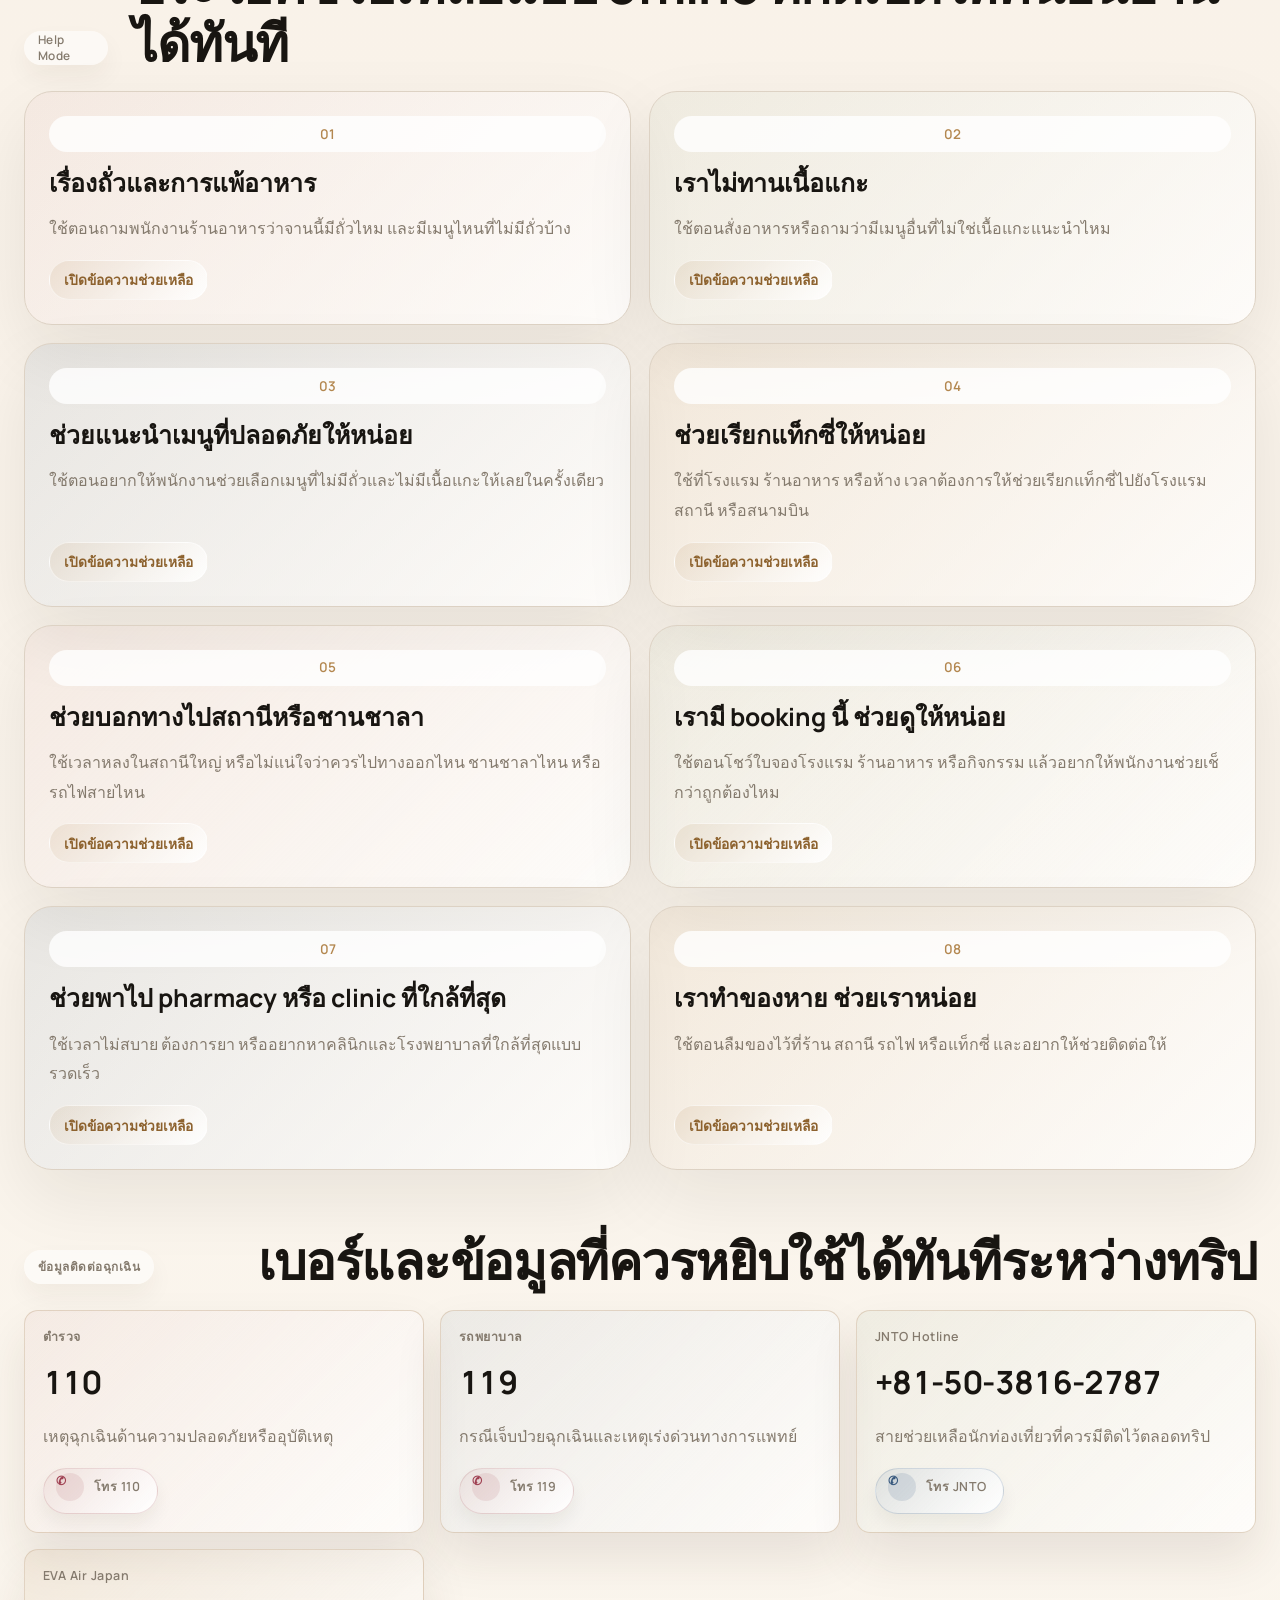
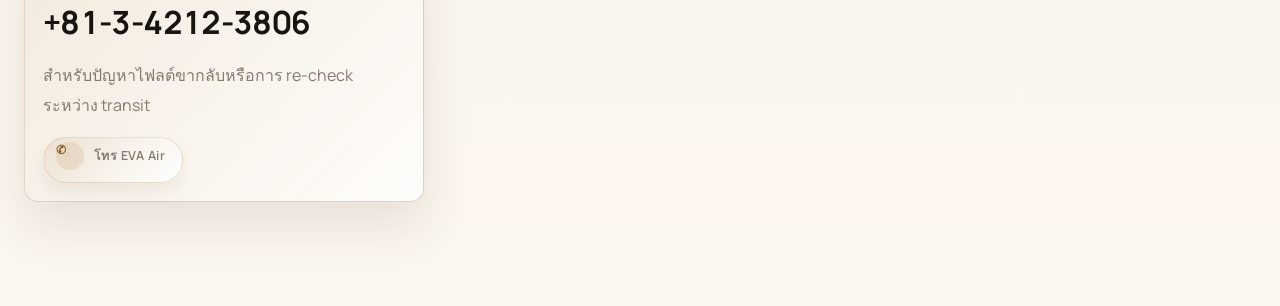
==== commit e702c9d3: "Add files via upload" ====
--- a/index.html
+++ b/index.html
@@ -139,12 +139,10 @@
       <main>
         <section class="hero">
           <div class="hero-copy">
-            <p class="hero-kicker" data-i18n="hero.kicker">จากคืนทรานซิตที่ไทเป สู่โอซากะ เกียวโต มิโนะ อุจิ และโกเบ</p>
-            <h1 data-i18n="hero.title">Osaka, ในจังหวะที่นุ่มและนิ่งขึ้น</h1>
+            <p class="hero-kicker" data-i18n="hero.kicker">คู่มือทริปส่วนตัว</p>
+            <h1 data-i18n="hero.title">Osaka Slow Life 2026</h1>
             <p class="hero-summary" data-i18n="hero.summary">
-              คู่มือทริปส่วนตัวสำหรับการเดินทางแบบ slow life ที่ค่อย ๆ ไหลจากคืน
-              transit ในไต้หวันไปสู่โอซากะ เกียวโต มิโนะ อุจิ วันช็อปปิง โกเบ
-              และไฟลต์กลับบ้านอย่างนุ่มนวล
+              ใช้ชีวิตช้าๆ ในโอซาก้า 9 วัน 8 คืน
             </p>
 
             <div class="hero-tones" aria-label="โทนของทริป">
@@ -172,8 +170,8 @@
           <div class="hero-gallery">
             <figure class="hero-image hero-image-main">
               <img
-                src="https://upload.wikimedia.org/wikipedia/commons/6/66/Pedestrian_road_with_pavements_and_paper_umbrellas%2C_Higashiyama-ku%2C_Kyoto%2C_Japan%2C_early_morning.jpg"
-                alt="Kyoto street"
+                src="https://wallpapercat.com/w/full/e/b/4/687774-3840x2160-desktop-4k-osaka-castle-wallpaper.jpg"
+                alt="Osaka Castle with cherry blossoms"
               />
             </figure>
             <figure class="hero-image hero-image-top">
--- a/styles.css
+++ b/styles.css
@@ -934,8 +934,8 @@
   background-image:
     linear-gradient(180deg, rgba(18, 24, 31, 0.08) 0%, rgba(18, 24, 31, 0.22) 52%, rgba(18, 24, 31, 0.5) 100%),
     linear-gradient(135deg, rgba(102, 132, 175, 0.48), rgba(159, 96, 136, 0.34)),
-    url("./assets/images/day5-tower-of-sun.jpg");
-  background-position: center top;
+    url("https://chorareii.com/wp-content/uploads/2021/05/chorareii_towerofthesun_osaka_tarookamoto_front-768x1024.jpeg");
+  background-position: center center;
 }
 
 .overview-card.bronze {
@@ -946,14 +946,16 @@
 
 .overview-card.cobalt {
   background-image:
-    linear-gradient(135deg, rgba(74, 116, 172, 0.62), rgba(48, 74, 114, 0.42)),
-    url("https://www.feel-kobe.jp/kobe-yakei/assets/media/DSC03874-1025x680.jpg");
+    linear-gradient(135deg, rgba(57, 96, 148, 0.48), rgba(36, 58, 94, 0.28)),
+    url("https://cms.talonjapan.com/wp-content/uploads/2024/06/kobe-port-tower-2.webp");
+  background-position: center center;
 }
 
 .overview-card.violet {
   background-image:
     linear-gradient(135deg, rgba(101, 96, 162, 0.62), rgba(67, 63, 118, 0.42)),
-    url("https://images.squarespace-cdn.com/content/v1/52ccee75e4b00bc0dba03f46/1590891440489-5S8I6Z6OMMOT4Y8ZPKZ4/image-asset.jpeg");
+    url("https://www.aerotime.aero/images/EVA-Air-Boeing-787-9-landing-at-Soekarno%E2%80%93Hatta-International-Airport-CGK.jpg");
+  background-position: center center;
 }
 
 .trip-intel {
@@ -3956,3 +3958,786 @@
 body[data-theme="dark"] .detail-time em {
   color: var(--dark-rose);
 }
+
+/* Soft photo-led travel app refresh */
+body {
+  background:
+    linear-gradient(180deg, #fbf5ec 0%, #f4e8dc 42%, #fbf6ee 100%);
+}
+
+body::before,
+body::after {
+  display: none;
+}
+
+.page-frame {
+  max-width: 1440px;
+  padding: 22px clamp(12px, 2vw, 24px) 84px;
+}
+
+.masthead {
+  top: 18px;
+  z-index: 70;
+  margin-bottom: 16px;
+  border-radius: 30px;
+  border-color: rgba(200, 180, 158, 0.58);
+  background: linear-gradient(180deg, rgba(255, 251, 245, 0.9), rgba(250, 241, 231, 0.82));
+  box-shadow:
+    0 22px 52px rgba(62, 43, 26, 0.12),
+    inset 0 1px 0 rgba(255, 255, 255, 0.76);
+  backdrop-filter: blur(22px);
+}
+
+.masthead-nav a {
+  min-height: 38px;
+  padding: 0 14px;
+  border-radius: 999px;
+  color: #352820;
+  font-weight: 650;
+}
+
+.masthead-nav a:hover,
+.masthead-nav a:focus-visible {
+  background: rgba(255, 255, 255, 0.68);
+  color: #a94f47;
+}
+
+.lang-pill,
+.page-lang-toggle,
+.theme-toggle,
+.help-shortcut {
+  border-color: rgba(202, 180, 158, 0.66);
+  background: rgba(255, 255, 255, 0.68);
+  box-shadow: 0 12px 26px rgba(70, 48, 28, 0.08);
+}
+
+.help-shortcut {
+  color: #b14f48;
+  background: linear-gradient(180deg, rgba(255, 247, 242, 0.94), rgba(255, 232, 225, 0.88));
+}
+
+.hero {
+  position: relative;
+  display: grid;
+  grid-template-columns: minmax(0, 0.86fr) minmax(0, 1fr);
+  min-height: clamp(540px, 58vw, 720px);
+  margin: 4px 0 28px;
+  padding: clamp(74px, 10vw, 136px) clamp(34px, 7vw, 132px);
+  overflow: hidden;
+  border: 1px solid rgba(201, 181, 158, 0.58);
+  border-radius: 34px;
+  background:
+    url("https://wallpapercat.com/w/full/e/b/4/687774-3840x2160-desktop-4k-osaka-castle-wallpaper.jpg") center center / cover no-repeat,
+    #efe2d4;
+  box-shadow:
+    0 34px 80px rgba(64, 43, 28, 0.16),
+    inset 0 1px 0 rgba(255, 255, 255, 0.64);
+}
+
+.hero::after {
+  content: "";
+  position: absolute;
+  inset: 0;
+  z-index: 1;
+  background:
+    linear-gradient(90deg, rgba(250, 244, 236, 0.96) 0%, rgba(250, 244, 236, 0.78) 36%, rgba(250, 244, 236, 0.2) 72%, rgba(250, 244, 236, 0.08) 100%),
+    linear-gradient(180deg, rgba(28, 22, 18, 0.02) 20%, rgba(28, 22, 18, 0.16) 100%);
+  pointer-events: none;
+}
+
+.hero-copy {
+  z-index: 2;
+  max-width: 620px;
+  align-self: center;
+}
+
+.hero-kicker {
+  position: relative;
+  min-height: auto;
+  padding: 0 0 0 18px;
+  background: transparent;
+  color: #7d5b4d;
+  box-shadow: none;
+  font-size: 0.9rem;
+}
+
+.hero-kicker::before {
+  content: "";
+  position: absolute;
+  left: 0;
+  top: 50%;
+  width: 7px;
+  height: 7px;
+  border-radius: 50%;
+  background: #c94d45;
+  transform: translateY(-50%);
+}
+
+.hero-copy h1 {
+  margin-top: 18px;
+  color: #17120f;
+  font-size: clamp(3.1rem, 6.6vw, 6.6rem);
+  line-height: 0.98;
+  letter-spacing: -0.04em;
+  text-wrap: balance;
+}
+
+.hero-summary {
+  max-width: 45ch;
+  margin: 18px 0 18px;
+  color: #342722;
+  font-size: clamp(1.05rem, 1.35vw, 1.32rem);
+  line-height: 1.76;
+}
+
+.hero-tones {
+  margin: 0 0 24px;
+}
+
+.hero-tones span {
+  min-height: 34px;
+  border: 1px solid rgba(210, 139, 126, 0.22);
+  background: rgba(224, 133, 117, 0.18);
+  color: #94483f;
+  box-shadow: 0 14px 28px rgba(120, 71, 52, 0.08);
+}
+
+.hero-tones span:nth-child(2),
+.hero-tones span:nth-child(3) {
+  background: rgba(255, 255, 255, 0.54);
+  color: #7e6759;
+}
+
+.hero-meta {
+  max-width: 620px;
+}
+
+.hero-meta div {
+  border-color: rgba(217, 197, 174, 0.7);
+  background: rgba(255, 251, 244, 0.7);
+  box-shadow: 0 16px 30px rgba(74, 48, 28, 0.08);
+}
+
+.hero-gallery {
+  position: absolute;
+  inset: 0;
+  z-index: 0;
+  display: block;
+  width: 100%;
+  height: 100%;
+}
+
+.hero-image,
+.hero-image-main {
+  position: absolute;
+  inset: 0;
+  width: 100%;
+  height: 100%;
+  margin: 0;
+  border-radius: 0;
+  box-shadow: none;
+  transform: none;
+}
+
+.hero-image::after {
+  background: linear-gradient(180deg, rgba(255, 255, 255, 0.06), rgba(35, 25, 17, 0.12));
+}
+
+.hero-image img {
+  display: block;
+  width: 100%;
+  height: 100%;
+  object-fit: cover;
+  object-position: center center;
+  filter: saturate(0.94) contrast(0.98) brightness(1.04);
+}
+
+.hero-image-top,
+.hero-image-bottom {
+  display: none;
+}
+
+.curated-strip article,
+.flight-card,
+.countdown-unit,
+.intel-card,
+.intel-quote,
+.focus-intro,
+.focus-timeline,
+.editorial-card,
+.contacts-grid article {
+  border-color: rgba(211, 191, 168, 0.64);
+  background: linear-gradient(180deg, rgba(255, 252, 247, 0.86), rgba(248, 240, 230, 0.78));
+  box-shadow: 0 24px 48px rgba(63, 42, 25, 0.1);
+}
+
+.overview-grid {
+  gap: 16px;
+  padding: 4px 2px 12px;
+  scroll-snap-type: x proximity;
+}
+
+.overview-card {
+  min-width: 214px;
+  min-height: 284px;
+  border-radius: 26px;
+  border-color: rgba(219, 201, 181, 0.72);
+  box-shadow: 0 24px 46px rgba(50, 36, 23, 0.14);
+  scroll-snap-align: start;
+}
+
+.overview-card::before {
+  background:
+    linear-gradient(180deg, rgba(22, 26, 28, 0.02) 0%, rgba(22, 26, 28, 0.18) 52%, rgba(22, 26, 28, 0.62) 100%),
+    linear-gradient(135deg, rgba(255, 245, 234, 0.24), rgba(185, 85, 75, 0.1));
+}
+
+.overview-card span {
+  width: fit-content;
+  min-height: 30px;
+  margin-bottom: auto;
+  padding: 0 11px;
+  border-radius: 999px;
+  background: rgba(255, 250, 244, 0.72);
+  color: #7a4e45;
+  display: inline-flex;
+  align-items: center;
+  opacity: 1;
+}
+
+.overview-card strong {
+  margin-top: 118px;
+  font-size: 1.34rem;
+  text-shadow: 0 14px 22px rgba(0, 0, 0, 0.22);
+}
+
+.overview-card p {
+  color: rgba(255, 250, 244, 0.94);
+  text-shadow: 0 10px 18px rgba(0, 0, 0, 0.24);
+}
+
+.overview-card.is-selected {
+  transform: translateY(-5px);
+  border-color: rgba(194, 91, 81, 0.72);
+  box-shadow: 0 28px 54px rgba(137, 59, 48, 0.18);
+}
+
+.overview-card.is-selected span {
+  background: linear-gradient(135deg, #6daab1, #4f969d);
+  color: #fffdf7;
+}
+
+.detail-demo {
+  margin-top: 18px;
+  padding: clamp(18px, 3vw, 34px);
+  border: 1px solid rgba(212, 192, 170, 0.64);
+  border-radius: 34px;
+  background:
+    radial-gradient(circle at 16% 12%, rgba(255, 255, 255, 0.72), transparent 28%),
+    linear-gradient(180deg, rgba(250, 244, 236, 0.92), rgba(241, 230, 218, 0.74));
+  box-shadow: inset 0 1px 0 rgba(255, 255, 255, 0.72);
+}
+
+.detail-layout {
+  grid-template-columns: minmax(280px, 0.82fr) minmax(0, 1.18fr);
+  gap: clamp(18px, 2.4vw, 30px);
+}
+
+.detail-summary-card,
+.detail-timeline {
+  border: 1px solid rgba(213, 194, 172, 0.72);
+  border-radius: 28px;
+  background: linear-gradient(180deg, rgba(255, 252, 247, 0.88), rgba(248, 240, 229, 0.78));
+  box-shadow: 0 28px 58px rgba(65, 44, 27, 0.11);
+  backdrop-filter: blur(16px);
+}
+
+.detail-summary-card {
+  top: 112px;
+}
+
+.detail-summary-figure {
+  height: 286px;
+  border-bottom: 1px solid rgba(213, 194, 172, 0.54);
+}
+
+.detail-summary-figure::after {
+  content: "";
+  position: absolute;
+  inset: 0;
+  z-index: 2;
+  background: linear-gradient(180deg, rgba(255, 255, 255, 0.02), rgba(27, 20, 15, 0.16));
+  pointer-events: none;
+}
+
+.detail-summary-copy {
+  padding: clamp(20px, 2.5vw, 28px);
+}
+
+.detail-summary-card h3 {
+  color: #1a1411;
+  font-size: clamp(2rem, 3vw, 3.15rem);
+  letter-spacing: -0.035em;
+}
+
+.detail-summary-card p {
+  color: #65564c;
+  font-size: 1rem;
+}
+
+.detail-summary-meta {
+  grid-template-columns: repeat(3, minmax(0, 1fr));
+}
+
+.detail-summary-meta article {
+  min-height: 58px;
+  border: 1px solid rgba(223, 205, 184, 0.62);
+  background: rgba(255, 250, 244, 0.72);
+  box-shadow: none;
+}
+
+.detail-tags span,
+.detail-kicker {
+  background: rgba(255, 250, 244, 0.84);
+  box-shadow: 0 12px 24px rgba(64, 42, 24, 0.06);
+}
+
+.detail-timeline {
+  position: relative;
+  display: grid;
+  gap: 0;
+  padding: 26px 24px 26px 66px;
+}
+
+.detail-timeline::before {
+  top: 34px;
+  bottom: 34px;
+  left: 36px;
+  width: 2px;
+  background: linear-gradient(180deg, rgba(202, 82, 74, 0.48), rgba(207, 172, 120, 0.28));
+}
+
+.detail-card {
+  grid-template-columns: 128px 38px minmax(0, 1fr);
+  gap: 14px;
+  padding: 0;
+}
+
+.detail-card::before {
+  left: -39px;
+  top: 20px;
+  width: 14px;
+  height: 14px;
+  border-width: 3px;
+  background: linear-gradient(135deg, #c94d45, #d4a25f);
+}
+
+.detail-time {
+  margin-top: 10px;
+  padding: 0;
+  border-radius: 0;
+  background: transparent;
+  box-shadow: none;
+}
+
+.detail-time em {
+  width: fit-content;
+  min-height: 24px;
+  padding: 0 9px;
+  border-radius: 999px;
+  display: inline-flex;
+  align-items: center;
+  background: rgba(205, 85, 75, 0.12);
+  color: #b45149;
+}
+
+.detail-time strong {
+  margin-top: 6px;
+  font-size: 1.04rem;
+}
+
+.detail-icon {
+  width: 38px;
+  min-height: 38px;
+  margin-top: 9px;
+  border-color: rgba(211, 190, 168, 0.72);
+  border-radius: 50%;
+  background: rgba(255, 250, 244, 0.9);
+  color: #b45149;
+  font-size: 0.98rem;
+}
+
+.detail-card-body {
+  padding: 14px 0 18px;
+  border: 0;
+  border-bottom: 1px solid rgba(218, 201, 181, 0.66);
+  border-radius: 0;
+  background: transparent;
+  box-shadow: none;
+}
+
+.detail-card:last-child .detail-card-body {
+  border-bottom: 0;
+}
+
+.detail-card-body::before {
+  display: none;
+}
+
+.detail-card-top {
+  align-items: center;
+  margin-bottom: 8px;
+}
+
+.detail-card-top h3,
+.note-panel h3 {
+  margin: 0;
+  color: #211915;
+  font-size: clamp(1.05rem, 1.6vw, 1.42rem);
+  letter-spacing: -0.018em;
+}
+
+.detail-place {
+  min-height: 30px;
+  background: rgba(255, 250, 244, 0.72);
+  color: #8f5d48;
+}
+
+.detail-copy,
+.detail-location,
+.detail-note-snippet {
+  font-size: 0.94rem;
+}
+
+.detail-actions a,
+.detail-actions button {
+  border-radius: 999px;
+  border-color: rgba(210, 187, 162, 0.7);
+  background: rgba(255, 250, 244, 0.78);
+  box-shadow: 0 10px 20px rgba(70, 45, 25, 0.06);
+}
+
+.mobile-quick-menu {
+  z-index: 72;
+}
+
+.quick-menu-card {
+  border-color: rgba(204, 183, 160, 0.68);
+  background: linear-gradient(180deg, rgba(255, 251, 245, 0.84), rgba(249, 239, 226, 0.76));
+  box-shadow:
+    0 18px 40px rgba(59, 40, 24, 0.14),
+    inset 0 1px 0 rgba(255, 255, 255, 0.8);
+  backdrop-filter: blur(22px);
+}
+
+.quick-menu-chip {
+  border-color: rgba(204, 184, 162, 0.72);
+  background: rgba(255, 255, 255, 0.76);
+  box-shadow: 0 10px 18px rgba(66, 43, 24, 0.05);
+}
+
+.quick-menu-chip.is-active {
+  background: linear-gradient(135deg, #cf5c50, #b9443d);
+  border-color: rgba(178, 65, 57, 0.78);
+  color: #fffaf3;
+}
+
+.quick-sections-panel,
+.floating-lang-options {
+  border-color: rgba(210, 190, 168, 0.76);
+  background: linear-gradient(180deg, rgba(255, 251, 245, 0.98), rgba(248, 240, 229, 0.98));
+  box-shadow: 0 26px 58px rgba(50, 34, 20, 0.16);
+}
+
+body[data-theme="dark"] {
+  background: linear-gradient(180deg, #14202c 0%, #1c2a36 46%, #15212c 100%);
+}
+
+body[data-theme="dark"] .masthead,
+body[data-theme="dark"] .quick-menu-card {
+  border-color: rgba(219, 203, 182, 0.18);
+  background: linear-gradient(180deg, rgba(31, 43, 56, 0.9), rgba(24, 36, 48, 0.82));
+  box-shadow: 0 24px 54px rgba(0, 0, 0, 0.34);
+}
+
+body[data-theme="dark"] .masthead-nav a,
+body[data-theme="dark"] .brand-mark strong {
+  color: var(--dark-text);
+}
+
+body[data-theme="dark"] .hero {
+  border-color: rgba(219, 203, 182, 0.18);
+  background: #172330;
+  box-shadow: 0 34px 80px rgba(0, 0, 0, 0.34);
+}
+
+body[data-theme="dark"] .hero::after {
+  background:
+    linear-gradient(90deg, rgba(18, 27, 38, 0.94) 0%, rgba(18, 27, 38, 0.7) 36%, rgba(18, 27, 38, 0.24) 72%, rgba(18, 27, 38, 0.12) 100%),
+    linear-gradient(180deg, rgba(8, 14, 20, 0.04) 20%, rgba(8, 14, 20, 0.42) 100%);
+}
+
+body[data-theme="dark"] .hero-copy h1,
+body[data-theme="dark"] .detail-summary-card h3,
+body[data-theme="dark"] .detail-card-top h3,
+body[data-theme="dark"] .note-panel h3 {
+  color: var(--dark-text);
+}
+
+body[data-theme="dark"] .hero-kicker,
+body[data-theme="dark"] .hero-summary,
+body[data-theme="dark"] .detail-summary-card p {
+  color: var(--dark-muted);
+}
+
+body[data-theme="dark"] .hero-meta div,
+body[data-theme="dark"] .detail-summary-card,
+body[data-theme="dark"] .detail-timeline,
+body[data-theme="dark"] .detail-summary-meta article {
+  border-color: rgba(219, 203, 182, 0.18);
+  background: linear-gradient(180deg, rgba(34, 48, 62, 0.9), rgba(25, 38, 52, 0.84));
+  box-shadow: 0 26px 54px rgba(0, 0, 0, 0.28);
+}
+
+body[data-theme="dark"] .detail-demo {
+  border-color: rgba(219, 203, 182, 0.16);
+  background: linear-gradient(180deg, rgba(27, 41, 55, 0.72), rgba(20, 31, 43, 0.8));
+}
+
+body[data-theme="dark"] .detail-card-body {
+  border-bottom-color: rgba(219, 203, 182, 0.16);
+}
+
+body[data-theme="dark"] .detail-time em {
+  background: rgba(214, 118, 102, 0.16);
+  color: #f0a59b;
+}
+
+body[data-theme="dark"] .detail-icon,
+body[data-theme="dark"] .detail-place,
+body[data-theme="dark"] .detail-actions a,
+body[data-theme="dark"] .detail-actions button,
+body[data-theme="dark"] .detail-tags span,
+body[data-theme="dark"] .detail-kicker,
+body[data-theme="dark"] .quick-menu-chip {
+  border-color: rgba(219, 203, 182, 0.16);
+  background: rgba(255, 255, 255, 0.07);
+  color: var(--dark-text);
+}
+
+body[data-theme="dark"] .quick-sections-panel,
+body[data-theme="dark"] .floating-lang-options {
+  border-color: rgba(219, 203, 182, 0.18);
+  background: linear-gradient(180deg, rgba(34, 48, 62, 0.98), rgba(25, 38, 52, 0.98));
+  box-shadow: 0 26px 58px rgba(0, 0, 0, 0.38);
+}
+
+@media (max-width: 1100px) {
+  .hero {
+    grid-template-columns: 1fr;
+    min-height: 620px;
+  }
+
+  .hero::after {
+    background:
+      linear-gradient(180deg, rgba(250, 244, 236, 0.9) 0%, rgba(250, 244, 236, 0.68) 44%, rgba(250, 244, 236, 0.16) 100%),
+      linear-gradient(180deg, rgba(26, 19, 14, 0.02), rgba(26, 19, 14, 0.18));
+  }
+
+  .hero-copy {
+    max-width: 680px;
+    text-align: center;
+    margin: 0 auto;
+  }
+
+  .hero-kicker,
+  .hero-tones {
+    justify-content: center;
+  }
+
+  .hero-meta {
+    margin-inline: auto;
+  }
+
+  body[data-theme="dark"] .hero::after {
+    background:
+      linear-gradient(180deg, rgba(18, 27, 38, 0.92) 0%, rgba(18, 27, 38, 0.64) 44%, rgba(18, 27, 38, 0.18) 100%),
+      linear-gradient(180deg, rgba(8, 14, 20, 0.04), rgba(8, 14, 20, 0.42));
+  }
+}
+
+@media (max-width: 720px) {
+  .page-frame {
+    padding: 10px 10px 56px;
+  }
+
+  .masthead {
+    top: auto;
+    margin-bottom: 8px;
+    padding: 12px;
+    border-radius: 24px;
+  }
+
+  .mobile-quick-menu {
+    top: 8px;
+    margin: 8px -1px 12px;
+  }
+
+  .quick-menu-card {
+    padding: 8px;
+    border-radius: 22px;
+  }
+
+  .quick-menu-chip {
+    min-height: 38px;
+    padding: 0 13px;
+    font-size: 0.82rem;
+  }
+
+  .quick-menu-chip-lang {
+    width: 38px;
+    padding: 0;
+    justify-content: center;
+  }
+
+  .hero {
+    min-height: 530px;
+    margin: 0 0 20px;
+    padding: 72px 22px 28px;
+    border-radius: 30px;
+    background-position: 60% center;
+  }
+
+  .hero-image img {
+    object-position: 60% center;
+  }
+
+  .hero-copy h1 {
+    margin-top: 12px;
+    font-size: clamp(2.28rem, 11vw, 3.2rem);
+    line-height: 1.04;
+  }
+
+  .hero-summary {
+    margin: 12px auto 14px;
+    font-size: 1rem;
+    line-height: 1.58;
+  }
+
+  .hero-tones {
+    gap: 7px;
+    margin-bottom: 0;
+  }
+
+  .hero-tones span {
+    min-height: 30px;
+    padding: 0 10px;
+    font-size: 0.76rem;
+  }
+
+  .hero-meta {
+    display: none;
+  }
+
+  .overview-grid {
+    display: flex;
+    gap: 12px;
+    margin-inline: -10px;
+    padding-inline: 10px;
+  }
+
+  .overview-card {
+    flex: 0 0 min(76vw, 260px);
+    min-height: 232px;
+    border-radius: 24px;
+  }
+
+  .overview-card strong {
+    margin-top: 78px;
+    font-size: 1.16rem;
+  }
+
+  .detail-demo {
+    margin-inline: -2px;
+    padding: 14px;
+    border-radius: 28px;
+  }
+
+  .detail-layout {
+    grid-template-columns: 1fr;
+    gap: 14px;
+  }
+
+  .detail-summary-card {
+    position: relative;
+    top: auto;
+    border-radius: 24px;
+  }
+
+  .detail-summary-figure {
+    height: 190px;
+  }
+
+  .detail-summary-copy {
+    padding: 18px;
+  }
+
+  .detail-summary-card h3 {
+    font-size: clamp(1.65rem, 8vw, 2.3rem);
+  }
+
+  .detail-summary-meta {
+    grid-template-columns: 1fr;
+  }
+
+  .detail-timeline {
+    padding: 18px 14px 18px 40px;
+    border-radius: 24px;
+  }
+
+  .detail-timeline::before {
+    left: 20px;
+    top: 28px;
+    bottom: 28px;
+  }
+
+  .detail-card {
+    grid-template-columns: minmax(0, 1fr);
+    gap: 6px;
+  }
+
+  .detail-card::before {
+    left: -27px;
+    top: 16px;
+    width: 12px;
+    height: 12px;
+  }
+
+  .detail-time {
+    margin: 0;
+  }
+
+  .detail-time strong {
+    font-size: 0.98rem;
+  }
+
+  .detail-icon {
+    display: none;
+  }
+
+  .detail-card-body {
+    padding: 10px 0 15px;
+  }
+
+  .detail-card-top {
+    gap: 8px;
+  }
+
+  .detail-card-top h3 {
+    font-size: 1.06rem;
+  }
+
+  .detail-actions {
+    gap: 8px;
+  }
+}
